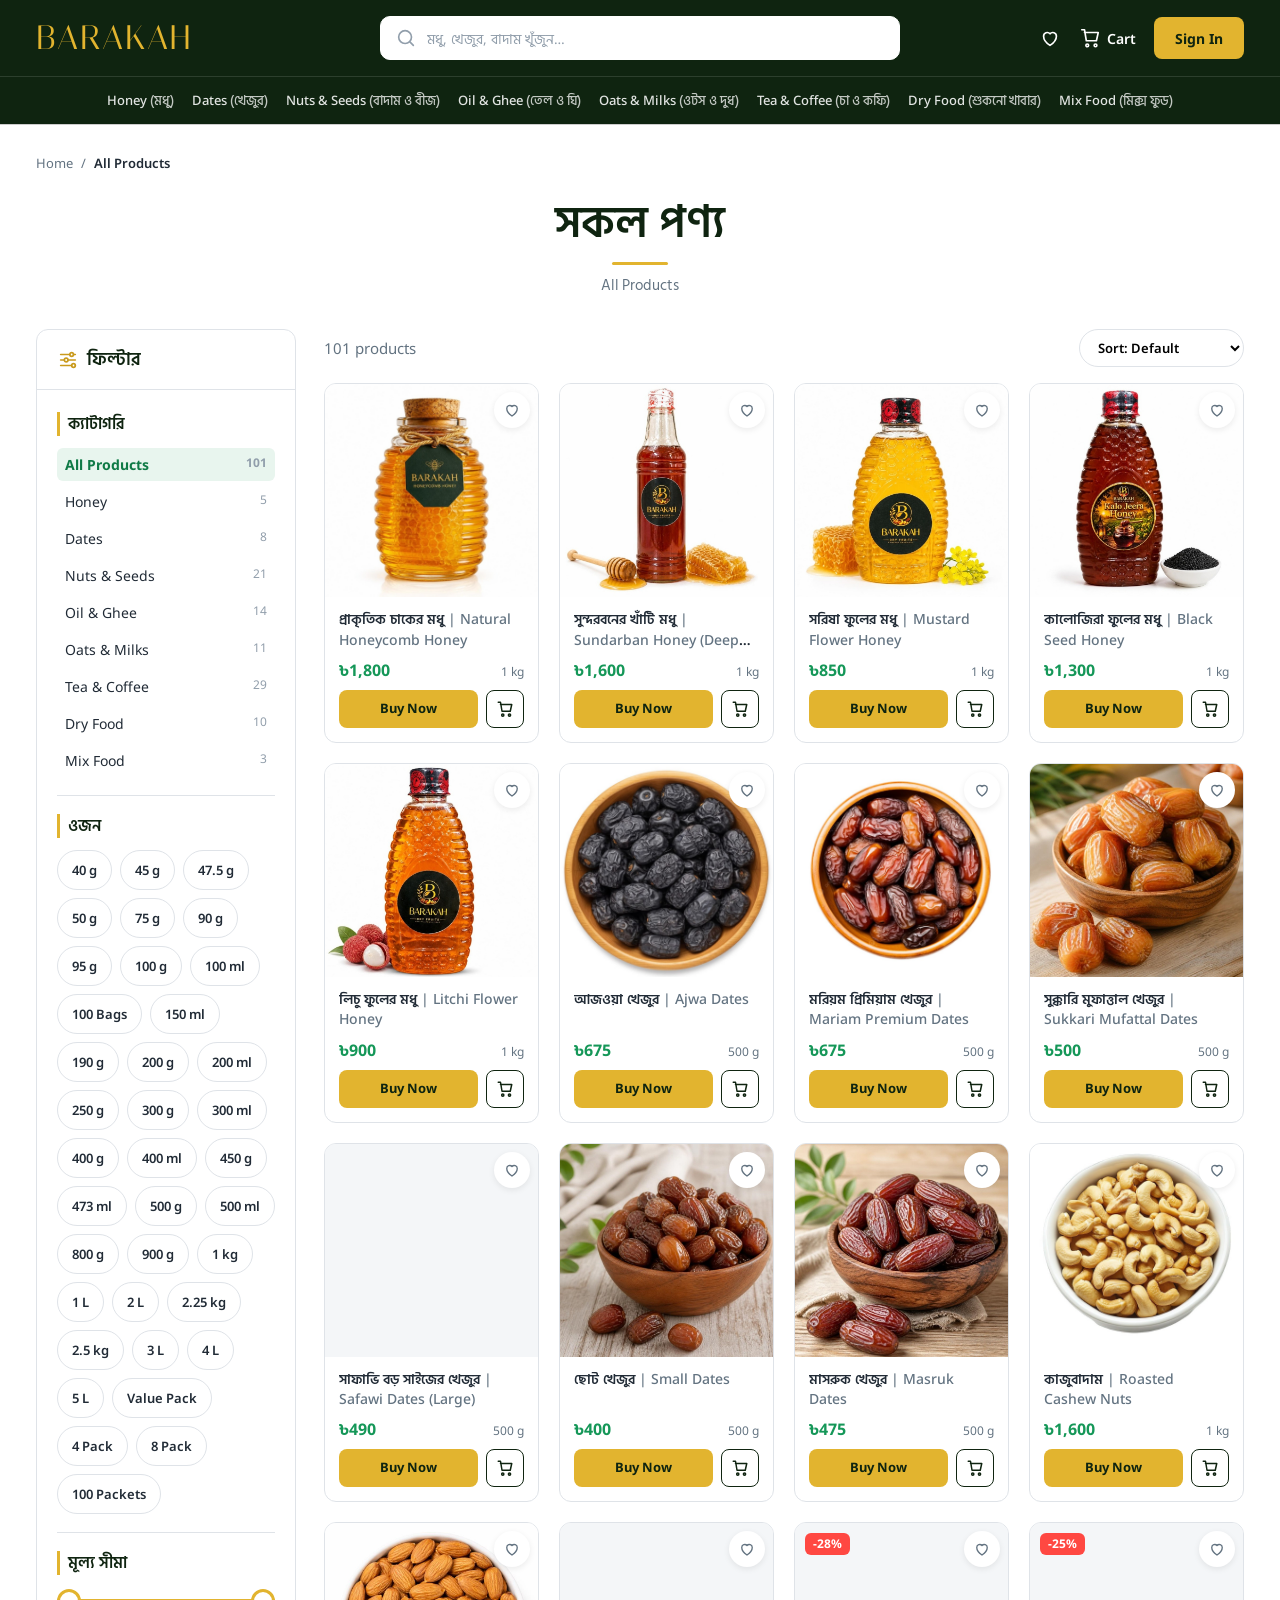
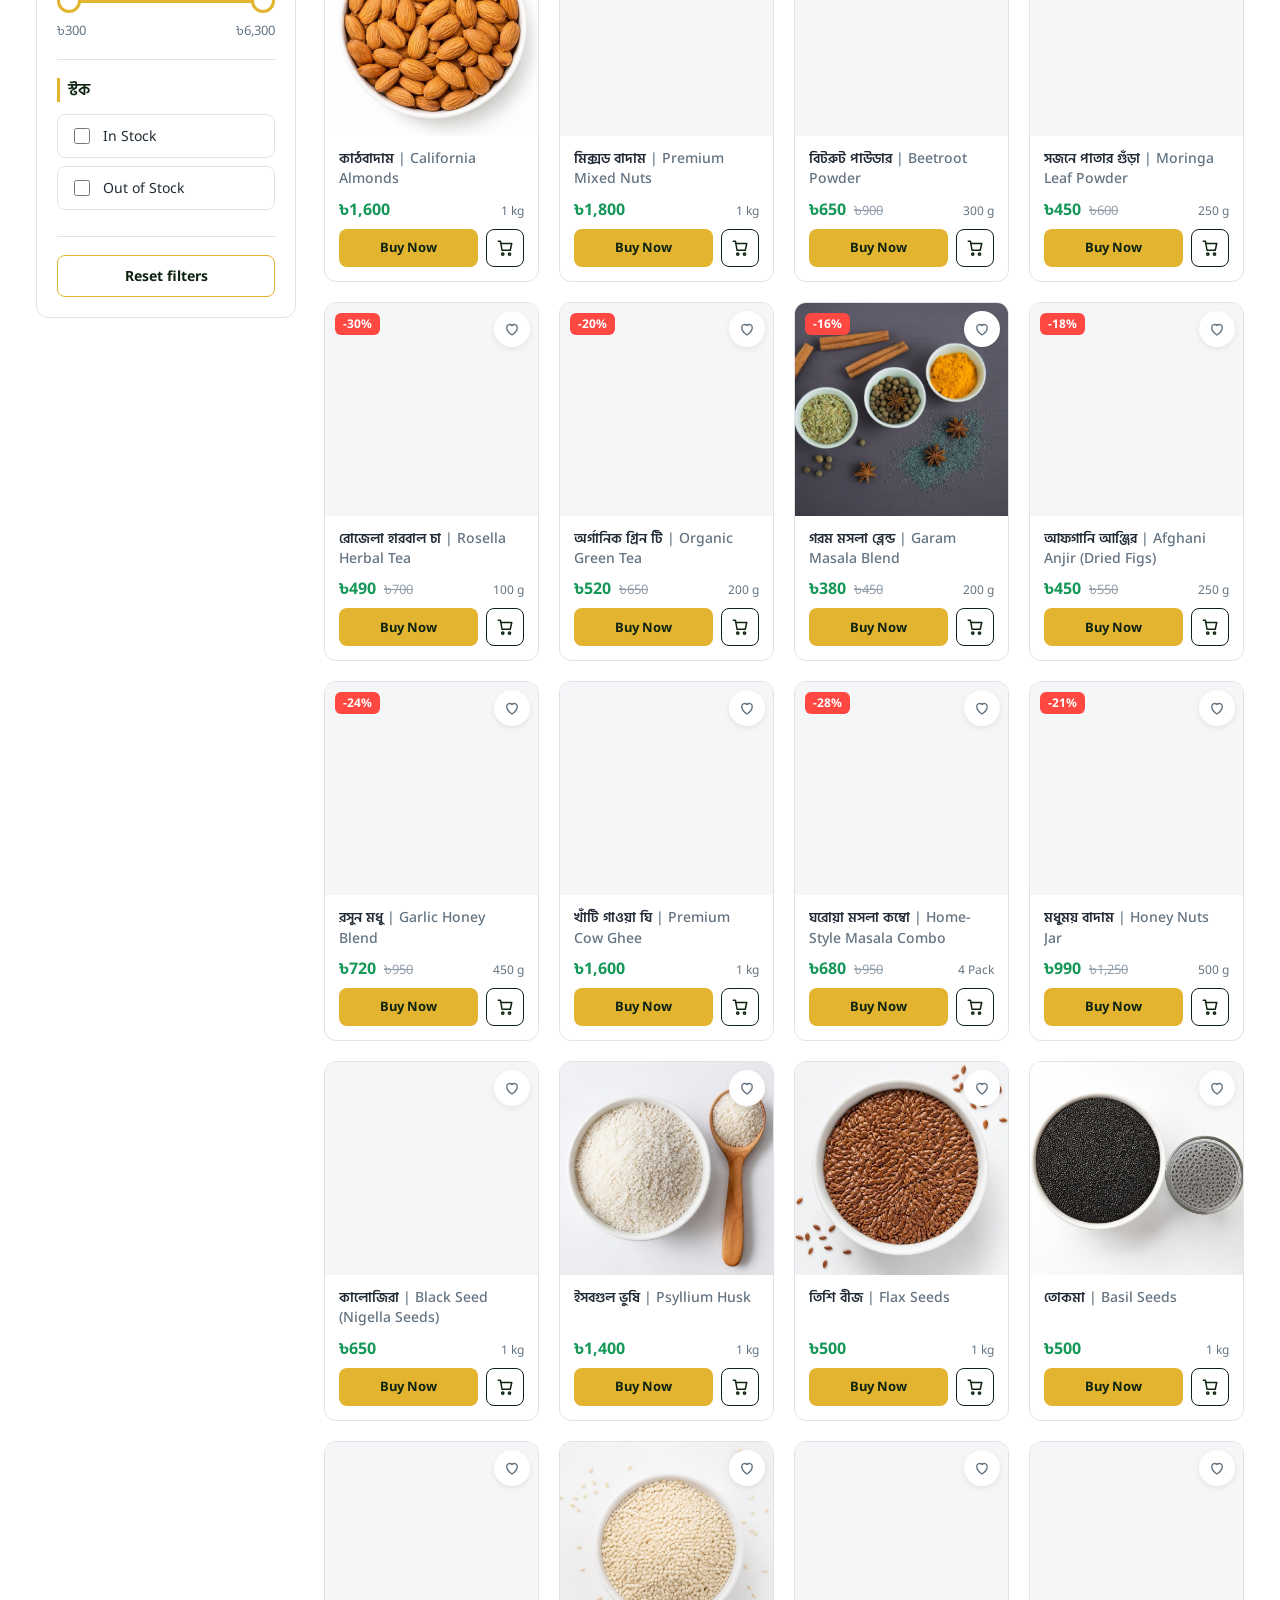
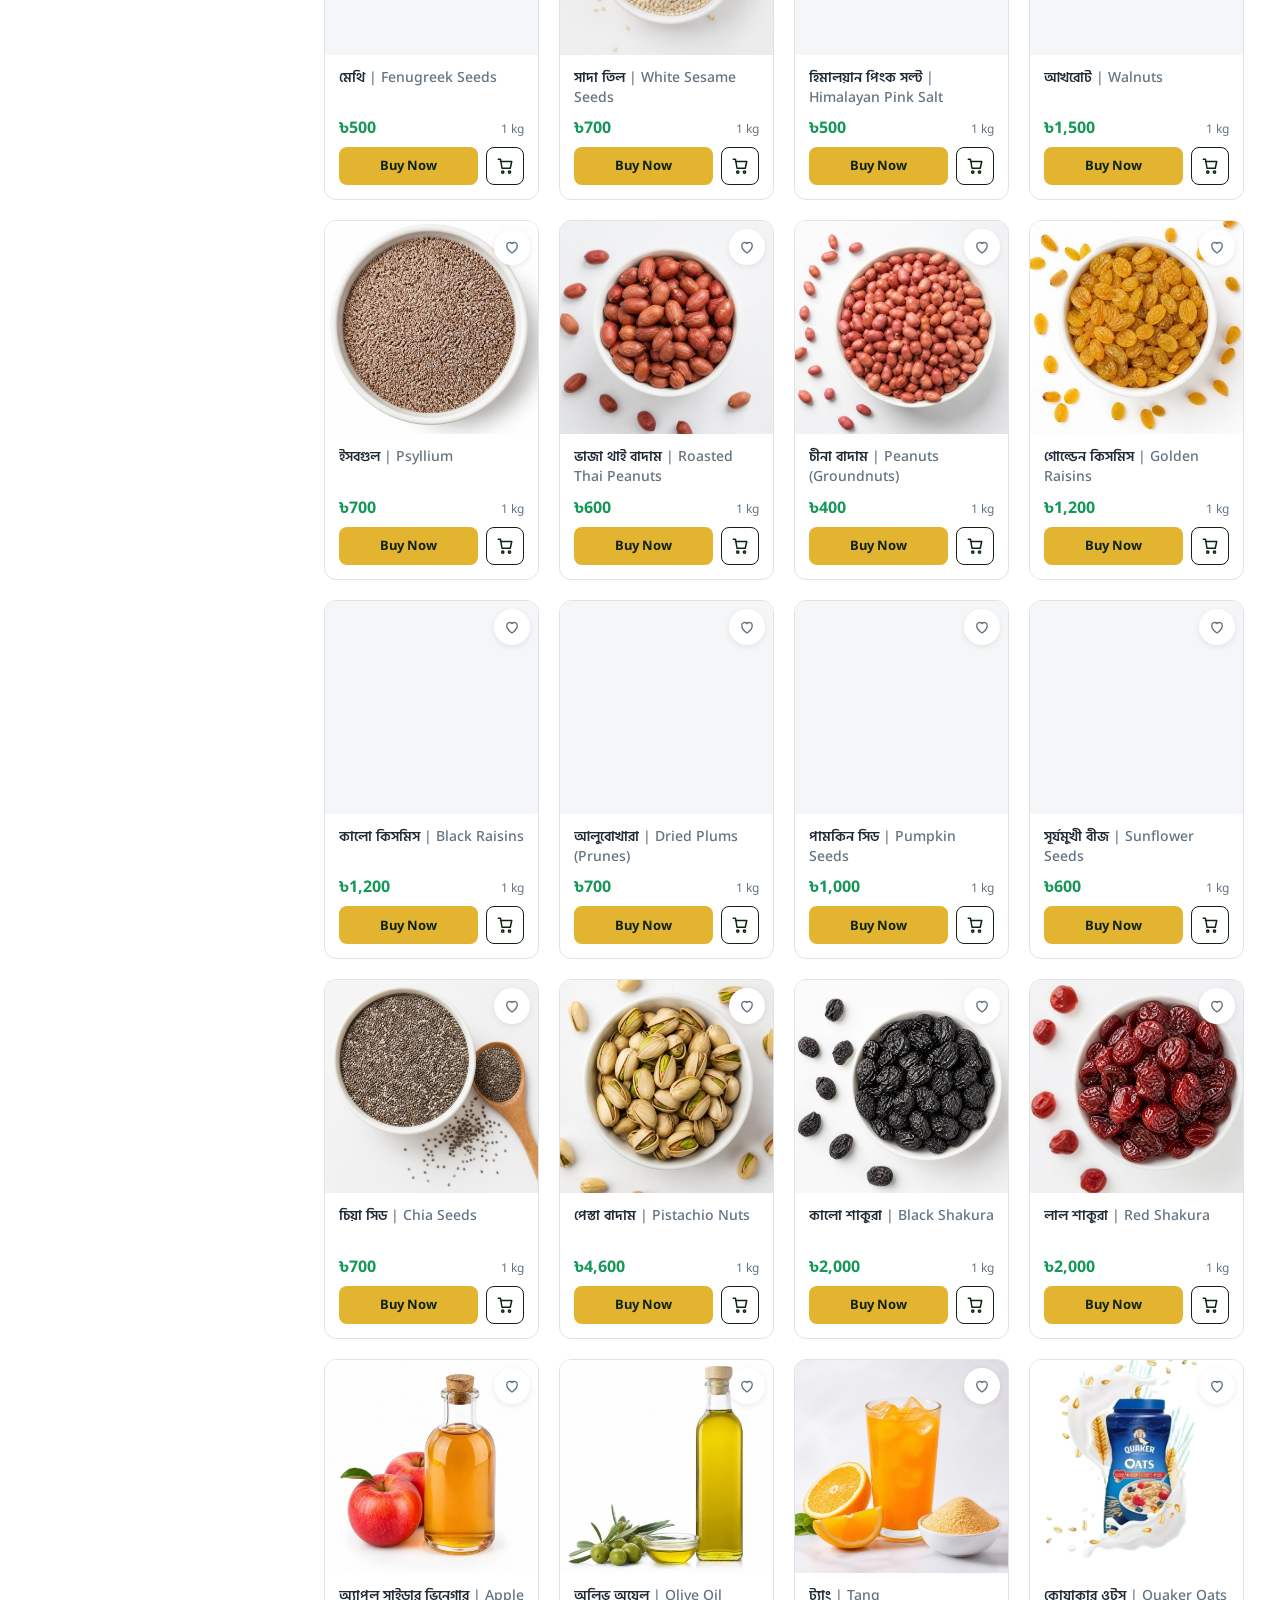
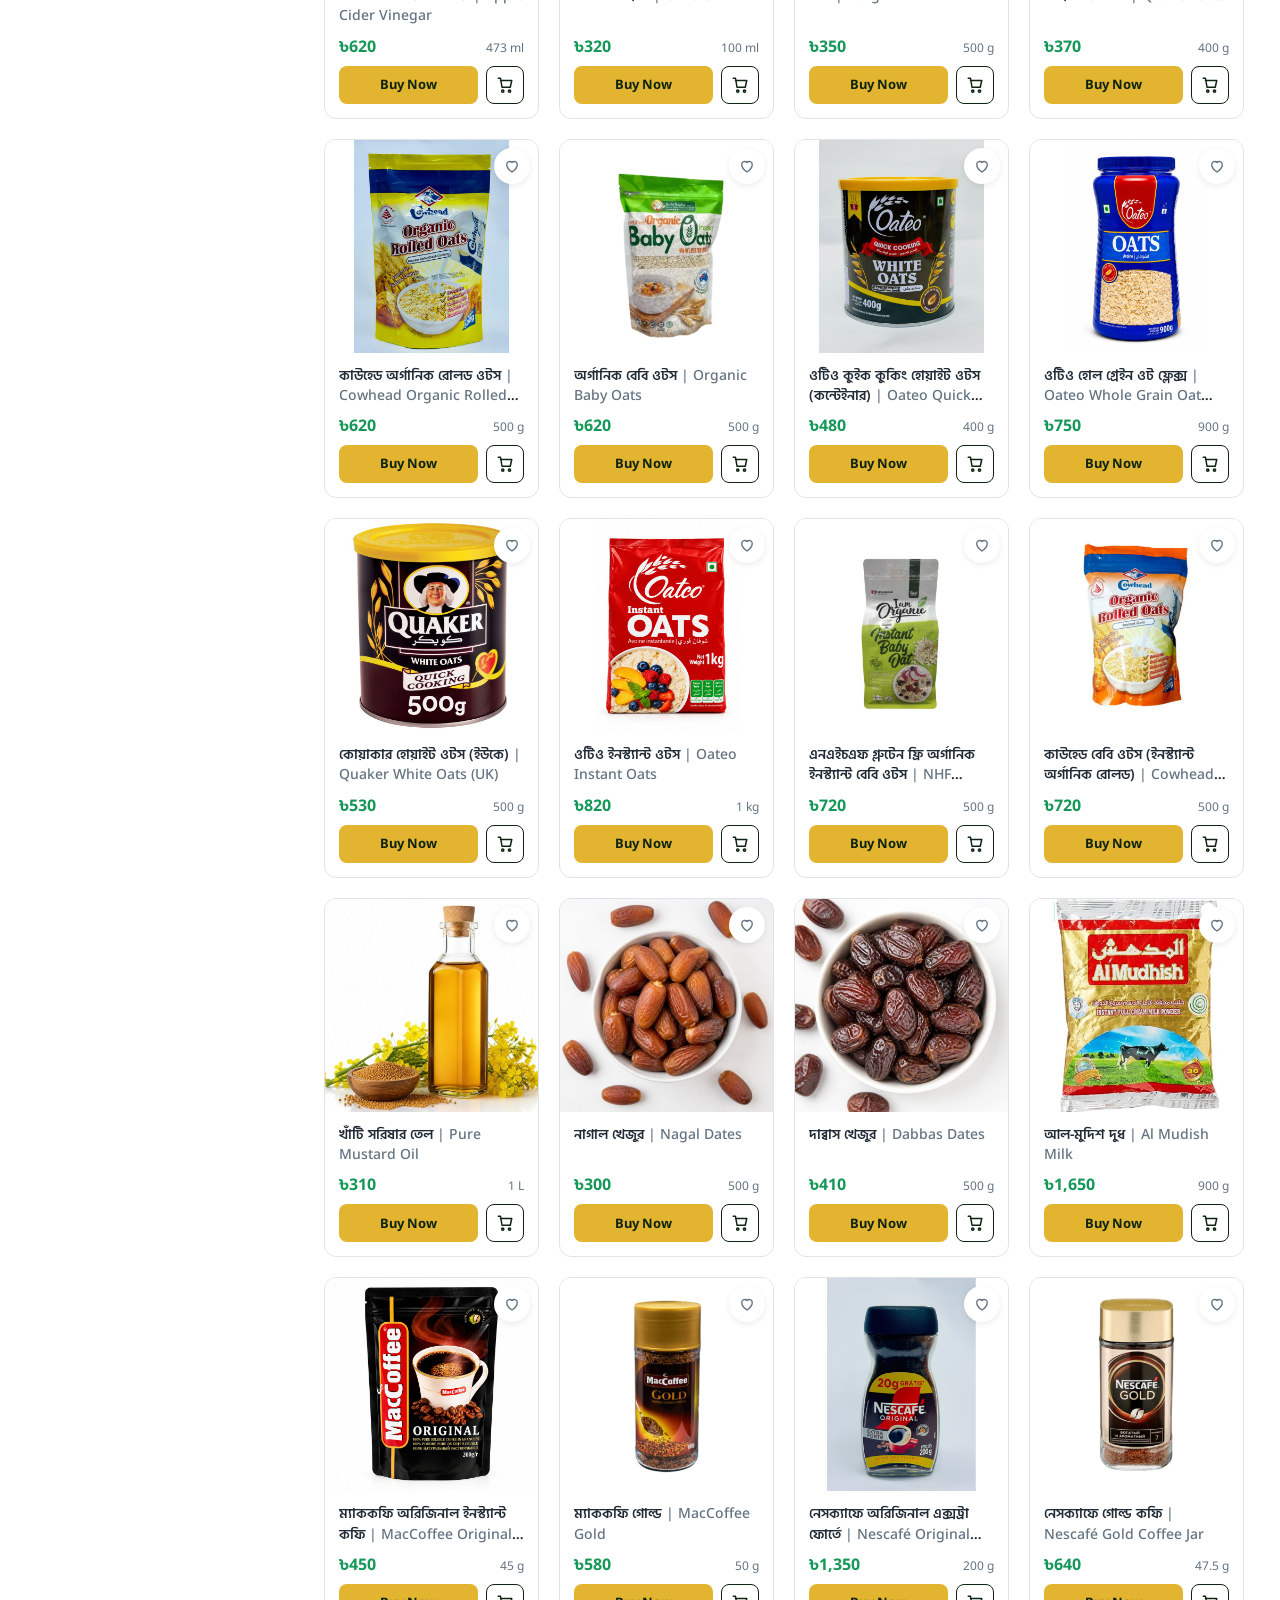
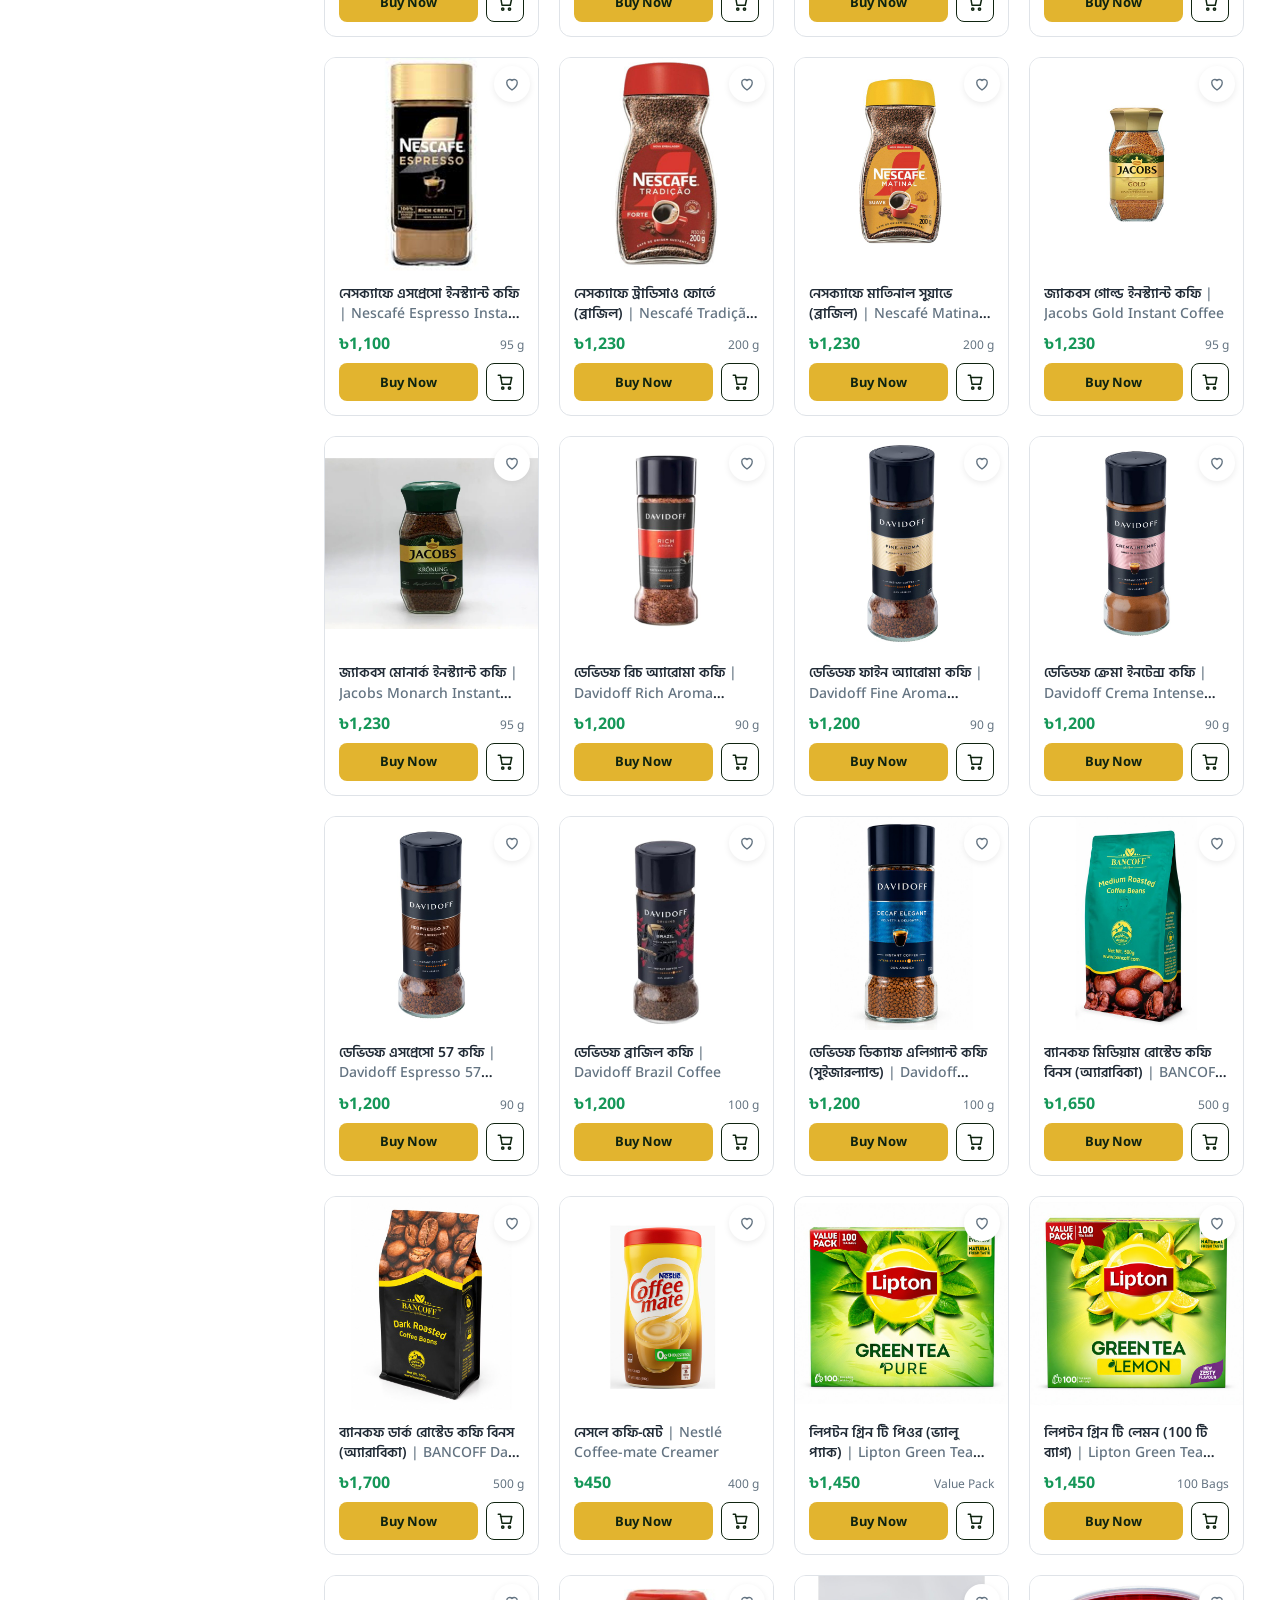
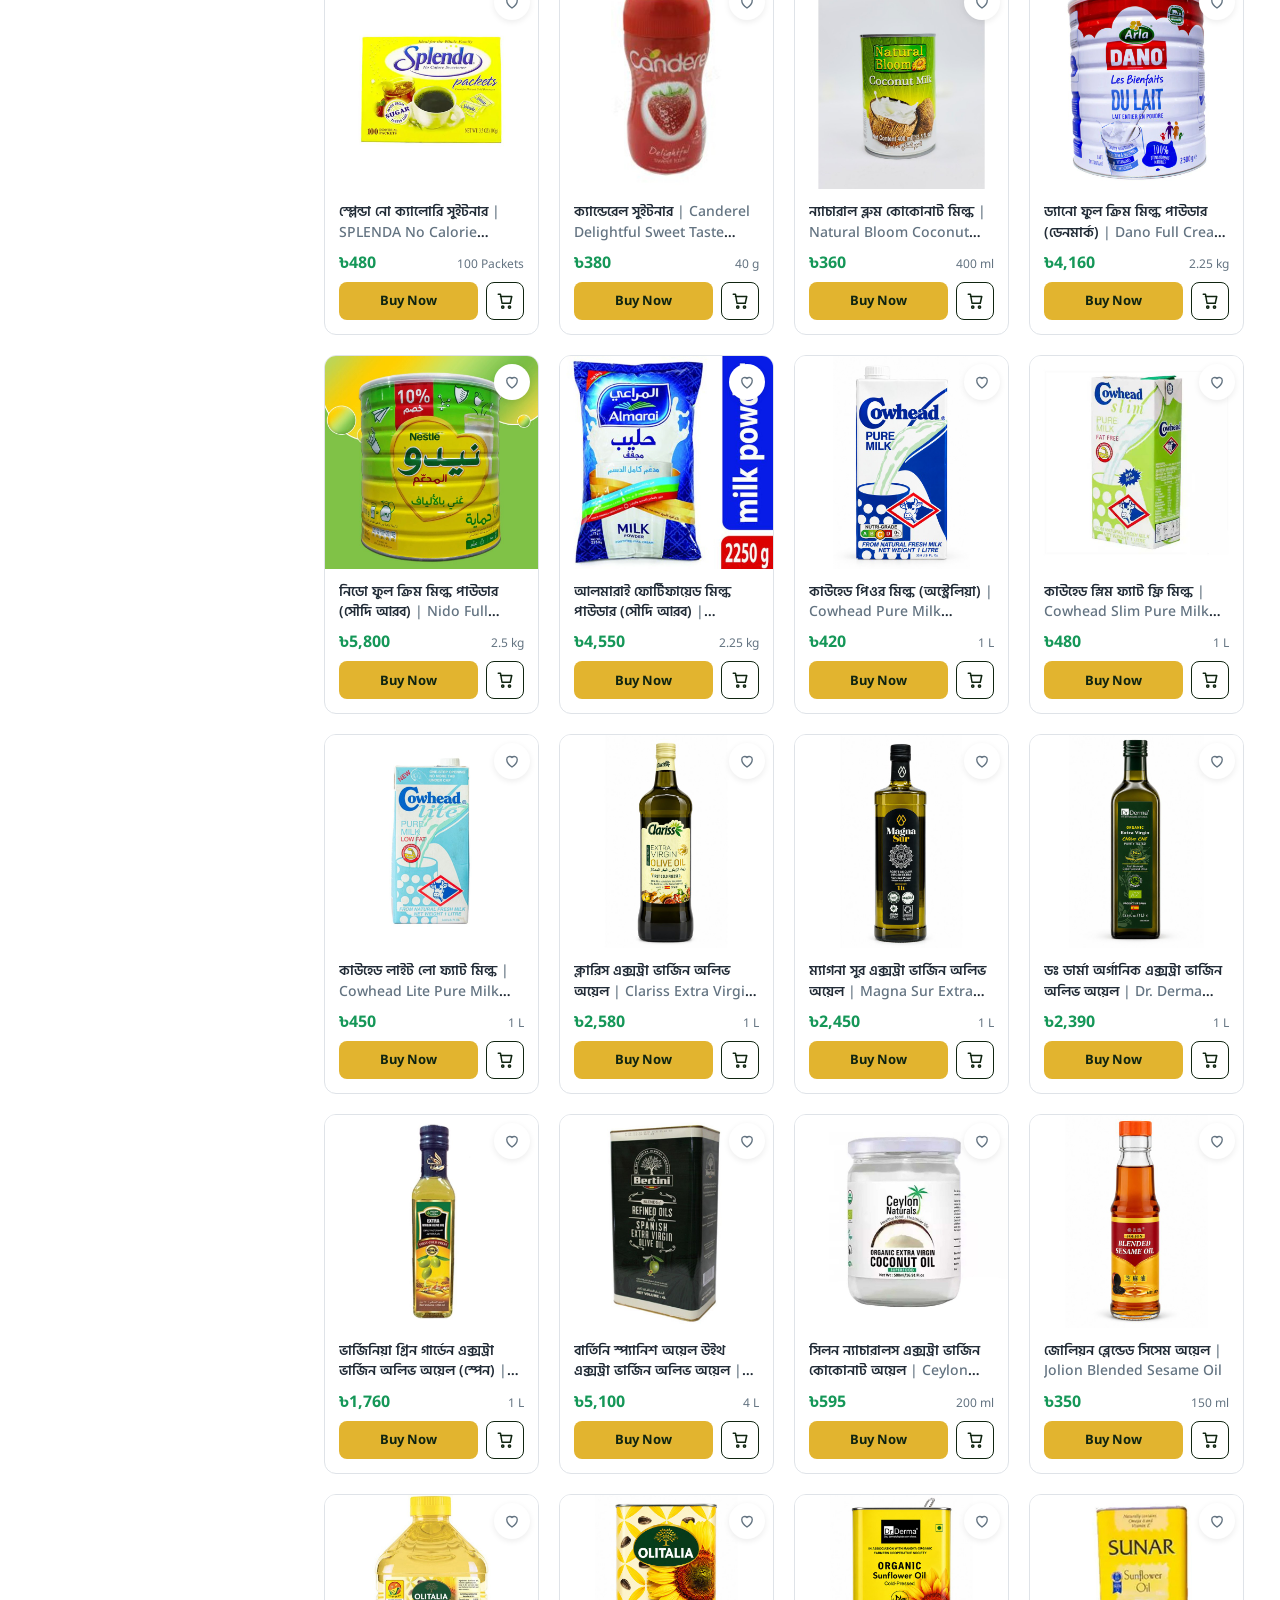
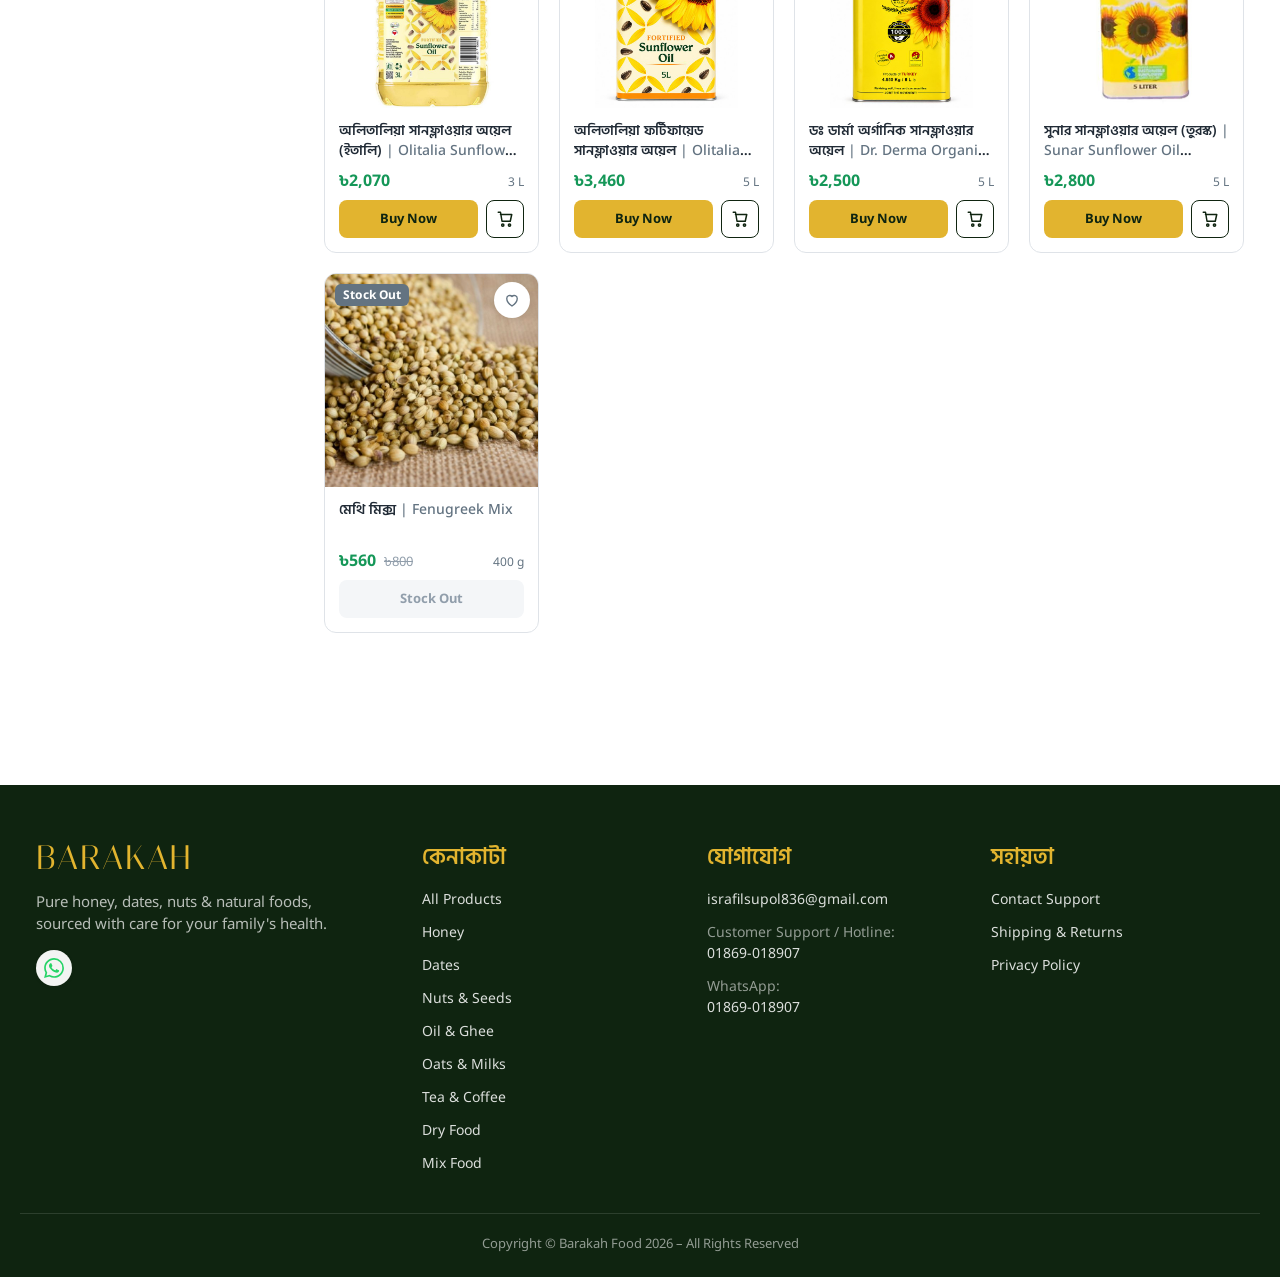
==== category.html @ 864aefce "Right-align quantity stepper on phones Co-Authored-By: Claude Opus 5.5 <noreply@anthropic.com>" ====
<!doctype html>
<html lang="en">
<head>
<meta charset="utf-8">
<meta name="robots" content="noindex, nofollow"><!-- preview only: remove at real launch -->
<meta name="viewport" content="width=device-width, initial-scale=1">
<title>Shop | Barakah</title>
<meta name="description" content="Shop pure honey, dates, nuts, seeds and natural foods from Barakah.">
<link rel="preconnect" href="https://fonts.googleapis.com">
<link rel="preconnect" href="https://fonts.gstatic.com" crossorigin>
<link href="https://fonts.googleapis.com/css2?family=Noto+Sans:wght@400;500;600;700&family=Hind+Siliguri:wght@400;500;600;700&family=Italiana&display=swap" rel="stylesheet">
<link rel="stylesheet" href="styles.css?v=202610291301">
</head>
<body data-page="category">

<main class="container shop">
  <nav class="breadcrumb" aria-label="Breadcrumb" id="breadcrumb"></nav>
  <header class="page-head">
    <h1 class="page-title" id="pageTitle"></h1>
    <p class="page-sub" id="pageSub"></p>
  </header>

  <div class="shop-layout">
    <aside class="filters" id="filters" aria-label="Filters">
      <div class="filters-head">
        <svg viewBox="0 0 24 24"><path d="M4 6h10M18 6h2M4 12h4M12 12h8M4 18h12M20 18h0"/><circle cx="16" cy="6" r="2"/><circle cx="10" cy="12" r="2"/><circle cx="18" cy="18" r="2"/></svg>
        <span>ফিল্টার</span>
        <button class="icon-btn filters-close" type="button" aria-label="Close filters" id="closeFilters"><svg viewBox="0 0 24 24"><path d="M6 6l12 12M18 6 6 18"/></svg></button>
      </div>
      <div class="filter-group">
        <h4>ক্যাটাগরি</h4>
        <div class="filter-cats" id="filterCats"></div>
      </div>
      <div class="filter-group">
        <h4>ওজন</h4>
        <div class="chips" id="weightChips"></div>
      </div>
      <div class="filter-group">
        <h4>মূল্য সীমা</h4>
        <div class="range" id="priceRange">
          <div class="range-track"><span id="rangeFill"></span></div>
          <input type="range" id="priceMin" aria-label="Minimum price">
          <input type="range" id="priceMax" aria-label="Maximum price">
        </div>
        <div class="range-values"><span id="priceMinLabel"></span><span id="priceMaxLabel"></span></div>
      </div>
      <div class="filter-group">
        <h4>স্টক</h4>
        <label class="check"><input type="checkbox" value="in" id="availIn"> In Stock</label>
        <label class="check"><input type="checkbox" value="out" id="availOut"> Out of Stock</label>
      </div>
      <button class="btn btn-outline btn-block" type="button" id="resetFilters">Reset filters</button>
      <div class="filters-apply"><button class="btn btn-primary btn-block" type="button" id="applyFilters">Show Results</button></div>
    </aside>

    <section class="shop-main" aria-label="Products">
      <div class="shop-bar">
        <span class="muted" id="resultCount"></span>
        <div class="shop-bar-actions">
          <button class="btn btn-outline filter-toggle" type="button" id="openFilters">Filter</button>
          <label class="sort">
            <span class="sr-only">Sort products</span>
            <select id="sort">
              <option value="default">Sort: Default</option>
              <option value="price-asc">Price: Low to High</option>
              <option value="price-desc">Price: High to Low</option>
              <option value="discount">Biggest Discount</option>
              <option value="name">Name: A to Z</option>
            </select>
          </label>
        </div>
      </div>
      <div class="products" id="grid"></div>
    </section>
  </div>
</main>

<script src="data.js?v=202610291301"></script>
<script src="common.js?v=202610291301"></script>
<script src="category.js?v=202610291301"></script>
</body>
</html>
---- styles.css ----
:root {
  --green: #159758;
  --green-dark: #0f7a46;
  --green-soft: #e8f5ee;
  --green-bg: #f1f8f5;
  --text: #212b36;
  --text-2: #637381;
  --text-3: #919eab;
  --border: #dfe3e8;
  --surface: #ffffff;
  --grey-bg: #f4f6f8;
  --red: #ff4842;
  --brand-dark: #0f2410;
  --gold: #e2b42f;
  --gold-dark: #c99a1c;
  --gold-soft: #fbf1d3;
  --gold-tint: #faf4e6; /* very light warm gold for soft panels */
  --font-head: "Hind Siliguri", "Noto Sans", system-ui, sans-serif; /* same lettering as the hero banner */
  --radius: 12px;
  --shadow: 0 1px 2px rgba(145,158,171,.2), 0 8px 24px -4px rgba(145,158,171,.18);
}

* { box-sizing: border-box; }
html { scroll-behavior: smooth; }
body {
  margin: 0;
  font-family: "Noto Sans", "Hind Siliguri", system-ui, sans-serif; /* English in Noto Sans, Bangla in Hind Siliguri */
  color: var(--text);
  background: var(--surface);
  font-size: 15px;
  line-height: 1.5;
  -webkit-font-smoothing: antialiased;
}
a { color: inherit; text-decoration: none; }
button { font: inherit; cursor: pointer; }
svg { width: 22px; height: 22px; fill: none; stroke: currentColor; stroke-width: 1.8; stroke-linecap: round; stroke-linejoin: round; flex-shrink: 0; }
.container { width: 100%; max-width: 1240px; margin: 0 auto; padding: 0 16px; }
.center { text-align: center; }
.muted { color: var(--text-2); }

/* ---------- Buttons ---------- */
.btn {
  display: inline-flex; align-items: center; justify-content: center; gap: 8px;
  height: 42px; padding: 0 20px; border-radius: 8px; border: 1px solid transparent;
  font-weight: 700; font-size: 14px; transition: .2s; white-space: nowrap;
}
.btn-primary, .btn-gold { background: var(--gold); color: var(--brand-dark); }
.btn-primary:hover, .btn-gold:hover { background: var(--gold-dark); }
.btn-outline { background: #fff; border-color: var(--gold); color: var(--brand-dark); padding: 0 40px; }
.btn-outline:hover { background: var(--gold-soft); }
.btn-block { width: 100%; }
.icon-btn { background: none; border: 0; padding: 8px; border-radius: 50%; color: var(--text); display: inline-flex; }
.icon-btn:hover { background: var(--grey-bg); }

/* ---------- Header ---------- */
.site-header { background: var(--brand-dark); color: #fff; position: sticky; top: 0; z-index: 50; box-shadow: 0 1px 0 rgba(0,0,0,.2); }
.site-header .icon-btn { color: #fff; }
.site-header .icon-btn:hover { background: rgba(255,255,255,.1); }
.header-top { display: flex; align-items: center; gap: 24px; height: 76px; }
.menu-btn { display: none; }
.logo { display: flex; align-items: center; gap: 10px; }
.logo-word { font-family: "Italiana", Georgia, serif; font-size: 34px; letter-spacing: .06em; line-height: 1; color: var(--gold); }
.logo-word.dark { color: var(--brand-dark); font-size: 30px; }
.search { flex: 1; max-width: 420px; display: flex; align-items: center; gap: 8px; height: 44px; padding: 0 14px; background: #fff; border: 1px solid #fff; border-radius: 10px; color: var(--text-3); transition: .2s; margin-left: auto; }
.search:focus-within { border-color: var(--gold); box-shadow: 0 0 0 3px rgba(226,180,47,.35); }
.search input { flex: 1; border: 0; outline: 0; background: none; font: inherit; color: var(--text); min-width: 0; }
.search input::placeholder { color: var(--text-3); }
.search { position: relative; }
.search input::-webkit-search-cancel-button { cursor: pointer; }
.suggest { position: absolute; top: calc(100% + 8px); left: 0; right: 0; z-index: 70; background: #fff; border-radius: 12px; box-shadow: 0 18px 40px -12px rgba(0,0,0,.35), 0 0 0 1px rgba(0,0,0,.05); overflow: hidden; color: var(--text); max-height: min(70vh, 520px); overflow-y: auto; }
.suggest-cats { display: flex; flex-wrap: wrap; gap: 6px; padding: 12px 12px 6px; }
.suggest-cats a { font-size: 13px; padding: 4px 12px; border-radius: 20px; background: var(--gold-soft); color: var(--brand-dark); font-weight: 600; }
.suggest-cats a span { font-weight: 400; color: var(--text-2); }
.suggest-cats a:hover { background: var(--gold); }
.suggest-item { display: flex; align-items: center; gap: 12px; padding: 8px 12px; }
.suggest-item img { width: 44px; height: 44px; border-radius: 8px; object-fit: cover; flex-shrink: 0; }
.suggest-name { flex: 1; min-width: 0; display: flex; flex-direction: column; }
.suggest-name b { font-weight: 600; font-size: 14px; }
.suggest-name small { color: var(--text-2); font-size: 12px; white-space: nowrap; overflow: hidden; text-overflow: ellipsis; }
.suggest-price { color: var(--green); font-weight: 700; font-size: 14px; white-space: nowrap; }
.suggest-price em { color: var(--red); font-style: normal; font-weight: 600; font-size: 12px; }
.suggest-item:hover, .suggest-item.active { background: var(--grey-bg); }
.suggest-all { display: block; padding: 12px; text-align: center; font-size: 14px; font-weight: 700; color: var(--brand-dark); border-top: 1px solid var(--border); }
.suggest-all:hover { background: var(--gold-soft); }
.suggest-empty { margin: 0; padding: 18px; text-align: center; color: var(--text-2); font-size: 14px; }
.suggest-empty a { color: var(--green); font-weight: 600; }
.header-actions { display: flex; align-items: center; gap: 18px; }
.action-link { white-space: nowrap; display: flex; align-items: center; gap: 6px; background: none; border: 0; color: #fff; font-weight: 600; font-size: 14px; position: relative; padding: 0; }
.action-link:hover { color: var(--gold); }
.cart-count { position: absolute; top: -8px; left: 14px; background: var(--red); color: #fff; font-size: 10px; font-weight: 700; min-width: 18px; height: 18px; border-radius: 9px; display: grid; place-items: center; padding: 0 4px; }
.cart-count.bump { animation: bump .4s; }
@keyframes bump { 50% { transform: scale(1.4); } }

.category-bar { border-top: 1px solid rgba(255,255,255,.12); height: 48px; }
.cat-scroll { display: flex; gap: 32px; align-items: center; height: 100%; overflow-x: auto; scrollbar-width: none; }
.cat-scroll::-webkit-scrollbar { display: none; }
/* auto margins centre the links but still let them scroll from the start when they overflow */
.cat-scroll a:first-child { margin-left: auto; }
.cat-scroll a:last-child { margin-right: auto; }
.cat-scroll a { white-space: nowrap; font-size: 14px; font-weight: 500; color: rgba(255,255,255,.88); }
.cat-scroll a { position: relative; padding: 13px 0; }
.cat-scroll a:hover, .cat-scroll a.active { color: var(--gold); }
.cat-scroll a .bn, .drawer-links a .bn { font-family: "Hind Siliguri", sans-serif; font-weight: 400; opacity: .8; }
.cat-scroll a.active::after { content: ""; position: absolute; left: 0; right: 0; bottom: 0; height: 2px; background: var(--gold); border-radius: 2px; }

/* desktop: logo | centred search | actions */
@media (min-width: 1024px) {
  .header-top { display: grid; grid-template-columns: 1fr minmax(0, 520px) 1fr; }
  .header-top .search { width: 100%; max-width: none; margin: 0; }
  .header-top .logo { justify-self: start; }
  .header-top .header-actions { justify-self: end; }
}

/* ---------- Drawers ---------- */
.overlay { position: fixed; inset: 0; background: rgba(22,28,36,.48); opacity: 0; pointer-events: none; transition: .3s; z-index: 90; }
.overlay.show { opacity: 1; pointer-events: auto; }
.drawer { position: fixed; top: 0; bottom: 0; left: 0; height: 100vh; height: 100dvh; width: min(340px, 88vw); background: #fff; z-index: 100; padding: 20px; transform: translateX(-100%); transition: transform .3s ease; overflow-y: auto; display: flex; flex-direction: column; }
.drawer-right { left: auto; right: 0; width: min(400px, 92vw); transform: translateX(100%); }
.drawer.open { transform: none; }
.drawer-head { display: flex; justify-content: space-between; align-items: center; margin-bottom: 12px; }
.drawer-head h3 { display: flex; gap: 8px; align-items: center; margin: 0; font-family: var(--font-head); font-weight: 600; font-size: 24px; color: var(--brand-dark); }
.drawer-links a.active { color: var(--gold-dark); }
.drawer-hello { color: var(--text-2); margin: 8px 0 16px; }
.drawer-links { display: flex; flex-direction: column; gap: 16px; margin-top: 28px; font-weight: 600; }
.drawer-links.secondary { border-top: 1px solid var(--border); padding-top: 24px; margin-top: 24px; font-weight: 500; color: var(--text-2); }
.drawer-links a:hover { color: var(--green); }
/* cart: header and checkout stay put, only the item list scrolls */
#cart { overflow: hidden; padding-bottom: 0; }
.cart-body { flex: 1; min-height: 0; overflow-y: auto; margin: 0 -20px; padding: 0 20px; overscroll-behavior: contain; }
.cart-empty { text-align: center; padding: 60px 0; color: var(--text-2); }
.cart-empty svg { width: 64px; height: 64px; color: var(--text-3); stroke-width: 1.2; }
.cart-item { display: grid; grid-template-columns: 64px 1fr auto; gap: 12px; align-items: center; padding: 14px 0; border-bottom: 1px solid var(--border); }
.cart-item .thumb { width: 64px; height: 64px; border-radius: 8px; overflow: hidden; background: var(--grey-bg); }
.cart-item .thumb img { width: 100%; height: 100%; object-fit: cover; display: block; }
.cart-item h4 { margin: 0 0 4px; font-size: 14px; font-weight: 600; }
.qty { display: inline-flex; align-items: center; border: 1px solid var(--border); border-radius: 6px; }
.qty button { background: none; border: 0; width: 26px; height: 26px; }
.qty span { min-width: 22px; text-align: center; font-size: 13px; }
.remove { background: none; border: 0; color: var(--text-3); }
.remove:hover { color: var(--red); }
.cart-foot { flex-shrink: 0; margin: 0 -20px; padding: 14px 20px calc(14px + env(safe-area-inset-bottom, 0px)); border-top: 1px solid var(--border); background: #fff; box-shadow: 0 -8px 18px -10px rgba(0,0,0,.15); }
.cart-checkout { height: 48px; font-size: 16px; }
.cart-continue { display: block; width: 100%; margin-top: 8px; background: none; border: 0; padding: 8px; color: var(--text-2); font-size: 14px; text-decoration: underline; }
.cart-total { display: flex; justify-content: space-between; align-items: baseline; margin-bottom: 12px; font-size: 16px; }
.cart-total small { color: var(--text-3); font-size: 12px; }
.cart-total strong { font-size: 20px; color: var(--green); }

/* ---------- Hero ---------- */
.hero { margin-top: 40px; }
.hero-main { position: relative; border-radius: 16px; overflow: hidden; aspect-ratio: 2.6 / 1; background: var(--gold-tint); }
.slide { position: absolute; inset: 0; display: flex; align-items: center; padding: 40px 56px; transform: translateX(100%); transition: transform .6s cubic-bezier(.65,0,.35,1); pointer-events: none; }
.slide.active { transform: translateX(0); pointer-events: auto; }
.slide-copy > * { opacity: 0; transform: translateY(18px); transition: opacity .5s ease, transform .5s ease; }
.slide.active .slide-copy > * { opacity: 1; transform: none; }
.slide.active .slide-copy > :nth-child(1) { transition-delay: .45s; }
.slide.active .slide-copy > :nth-child(2) { transition-delay: .55s; }
.slide.active .slide-copy > :nth-child(3) { transition-delay: .65s; }
.slide.active .slide-copy > :nth-child(4) { transition-delay: .75s; }
.slide.active .slide-copy > :nth-child(5) { transition-delay: .85s; }
.slide::before { content: ""; position: absolute; inset: 0; z-index: 1; background: linear-gradient(90deg, rgba(250,244,230,.9) 0%, rgba(250,244,230,.55) 40%, rgba(250,244,230,0) 62%); }
.slide-photo { position: absolute; inset: 0; width: 100%; height: 100%; object-fit: cover; object-position: right center; }
.slide-copy { position: relative; z-index: 2; width: 50%; color: var(--brand-dark); margin-bottom: 12px; }
.eyebrow { display: inline-block; font-family: var(--font-head); font-weight: 600; font-size: 15px; color: var(--gold-dark); }
.slide h1 { font-family: var(--font-head); font-weight: 600; font-size: clamp(30px, 5vw, 68px); line-height: 1.25; max-width: 10.5em; text-wrap: balance; margin: 10px 0 8px; color: var(--brand-dark); }
.slide p { color: #4a4436; margin: 0 0 24px; max-width: 400px; }
.hero-side { display: grid; grid-template-rows: 1fr 1fr; gap: 20px; }
.promo { position: relative; border-radius: 16px; overflow: hidden; display: flex; align-items: center; padding: 22px 24px; min-height: 180px; background: var(--brand-dark); color: #fff; }
.promo::before { content: ""; position: absolute; inset: 0; z-index: 1; background: linear-gradient(90deg, rgba(14,10,4,.75) 0%, rgba(14,10,4,.35) 50%, rgba(14,10,4,0) 75%); }
.promo-photo { position: absolute; inset: 0; width: 100%; height: 100%; object-fit: cover; object-position: right center; transition: transform .5s; }
.promo:hover .promo-photo { transform: scale(1.06); }
.promo-copy { position: relative; z-index: 2; text-shadow: 0 1px 8px rgba(0,0,0,.5); }
.promo h3 { white-space: nowrap; font-family: var(--font-head); font-weight: 600; font-size: 30px; line-height: 1.1; margin: 4px 0 4px; color: #fff; }
.promo .link { color: var(--gold); font-weight: 700; font-size: 14px; }


/* ---------- Sections ---------- */
.section { padding: 96px 16px 0; }
.section-title { font-family: var(--font-head); font-weight: 600; font-size: 36px; line-height: 1.15; margin: 0 0 32px; color: var(--brand-dark); }
.section-head { display: flex; justify-content: space-between; align-items: center; flex-wrap: wrap; gap: 12px; margin-bottom: 24px; }
.section-head .section-title { margin: 0; }

/* ---------- Static hero banner (all products, copy centred on top) ---------- */
.hero-banner { position: relative; border-radius: 18px; overflow: hidden; background: #fcf3e2; aspect-ratio: 2.4 / 1; }
/* the photo background is the same cream as the banner, so the whole image can sit smaller at the bottom with no visible edge */
.hero-banner-img { position: absolute; left: 0; right: 0; bottom: 0; width: 100%; height: 90%; object-fit: contain; object-position: center bottom; }
.hero-banner-copy { position: absolute; left: 50%; top: 7%; transform: translateX(-50%); width: min(820px, 90%); text-align: center; display: flex; flex-direction: column; align-items: center; }
.hero-banner-copy h1 { font-family: var(--font-head); font-weight: 600; color: var(--brand-dark); font-size: clamp(28px, 4.2vw, 60px); line-height: 1.25; margin: 0 0 6px; }
.hero-banner-copy p { margin: 0 0 18px; color: #5b4f33; font-size: clamp(14px, 1.3vw, 18px); }
.hero-banner-copy .btn { height: 46px; padding: 0 30px; font-size: 16px; }
/* hero: big banner + side feature banner, like Ghorer Bazar */
.hero-grid { display: grid; grid-template-columns: 2fr 1fr; gap: 20px; align-items: stretch; }
.hero-grid .hero-banner { aspect-ratio: auto; min-height: 100%; }
.hero-side-banner { position: relative; border-radius: 18px; overflow: hidden; background: #c98a2e; display: block; min-height: 380px; }
.hero-side-banner img { position: absolute; inset: 0; width: 100%; height: 100%; object-fit: cover; object-position: center bottom; transition: transform .5s; }
.hero-side-banner:hover img { transform: scale(1.04); }
.hsb-copy { position: relative; z-index: 1; padding: 22px 0 22px 20px; width: 64%; }
.hsb-kicker { font-family: var(--font-head); font-weight: 500; color: #3a1e08; font-size: clamp(14px, 1.3vw, 18px); }
.hero-side-banner h2 { font-family: var(--font-head); font-weight: 600; color: #4a1a06; font-size: clamp(24px, 2.4vw, 36px); line-height: 1.15; margin: 4px 0 12px; text-shadow: 0 1px 0 rgba(255,240,200,.5); }

/* inside the two-column hero the main banner is narrower: keep copy compact in the empty top-left */
.hero-grid .hero-golden .hero-banner-copy { top: 7%; width: 52%; }
.hero-grid .hero-golden .hero-banner-copy h1 { font-size: clamp(20px, 2.3vw, 34px); flex-direction: row; flex-wrap: wrap; align-items: center; gap: 8px; margin-bottom: 12px; }
.hero-grid .hero-golden .hero-banner-copy p { display: none; }
.hero-grid .hero-golden .hero-banner-img { object-position: right bottom; }
.hsb-copy { width: 58%; }

/* golden variant: full-bleed photo, copy on the left with a dark highlight pill */
.hero-golden { background: #f9daa1; aspect-ratio: 2.15 / 1; }
.hero-golden .hero-banner-img { inset: 0; height: 100%; object-fit: cover; object-position: center 35%; }
.hero-golden .hero-banner-copy { left: 5%; top: 9%; transform: none; width: 40%; align-items: flex-start; text-align: left; }
.hero-golden .hero-banner-copy h1 { font-size: clamp(24px, 3vw, 44px); gap: 6px; }
.hero-golden .hero-banner-copy h1 { color: #3a1e08; display: flex; flex-direction: column; align-items: flex-start; gap: 10px; text-shadow: 0 1px 0 rgba(255,236,190,.6); }
.hero-pill { background: #3a1e08; color: #fff3d6; padding: .02em .45em .12em; border-radius: 14px; text-shadow: none; box-shadow: 0 10px 22px -10px rgba(58,30,8,.7); }
.hero-golden .hero-banner-copy p { color: #4a2a0c; font-weight: 600; }
.btn-dark { background: var(--brand-dark); color: var(--gold); }
.btn-dark:hover { background: #1c3a1e; }

/* ---------- Categories ---------- */
.cat-band { padding-top: 104px; }
.cat-band .section-title { margin-bottom: 32px; }
.cat-tiles { display: grid; grid-template-columns: repeat(8, minmax(0, 1fr)); gap: 20px; }
.cat-tile { display: flex; flex-direction: column; align-items: center; text-align: center; gap: 4px; }
.cat-tile-art { width: 100%; aspect-ratio: 1; border-radius: 22px; background: var(--gold-tint); display: grid; place-items: center; overflow: hidden; transition: transform .25s, box-shadow .25s, background .25s, outline-color .25s; margin-bottom: 10px; }
.cat-tile-art img { width: 86%; height: 86%; object-fit: contain; display: block; transition: transform .35s; mix-blend-mode: multiply; /* lets the white illustration background take the tile colour */ }
.cat-tile-art { outline: 2px solid transparent; outline-offset: -2px; }
.cat-tile:hover .cat-tile-art, .cat-tile:focus-visible .cat-tile-art { transform: translateY(-4px); background: var(--gold-soft); outline-color: var(--gold); box-shadow: 0 16px 32px -12px rgba(201,154,28,.55); }
.cat-tile:hover .cat-tile-name, .cat-tile:focus-visible .cat-tile-name { color: var(--gold-dark); }
.cat-tile:hover .cat-tile-art img { transform: scale(1.05); }
.cat-tile-name { font-family: var(--font-head); font-weight: 600; font-size: 18px; white-space: nowrap; color: var(--brand-dark); line-height: 1.3; transition: color .25s; }
.cat-tile small { color: var(--text-2); font-size: 13px; }
.cat-band + .section { padding-top: 112px; }
@media (max-width: 1200px) { .cat-tiles { gap: 14px; } .cat-tile-name { font-size: 16px; } .cat-tile small { font-size: 12px; } }
@media (max-width: 1023px) and (min-width: 641px) { .cat-tiles { grid-template-columns: repeat(4, minmax(0, 160px)); justify-content: center; gap: 24px; } .cat-tile-name { font-size: 18px; } }

/* ---------- Products ---------- */
.products { display: grid; grid-template-columns: repeat(4, minmax(0, 1fr)); gap: 20px; margin-bottom: 32px; }
.card { border: 1px solid var(--border); border-radius: var(--radius); overflow: hidden; background: #fff; display: flex; flex-direction: column; transition: box-shadow .2s, transform .2s; animation: fadeUp .4s both; }
.card:hover { box-shadow: var(--shadow); transform: translateY(-2px); }
@keyframes fadeUp { from { opacity: 0; transform: translateY(12px); } }
.card-img { position: relative; aspect-ratio: 1; overflow: hidden; background: var(--grey-bg); }
.card-img img { width: 100%; height: 100%; object-fit: cover; display: block; transition: transform .4s; }
.card:hover .card-img img { transform: scale(1.06); }
.badge, .wish { z-index: 1; }
.badge { position: absolute; top: 10px; left: 10px; background: var(--red); color: #fff; font-size: 12px; font-weight: 700; padding: 2px 8px; border-radius: 6px; }
.wish { position: absolute; top: 8px; right: 8px; background: #fff; border: 0; width: 32px; height: 32px; border-radius: 50%; display: grid; place-items: center; color: var(--text-2); box-shadow: 0 2px 6px rgba(0,0,0,.08); }
.wish svg { width: 18px; height: 18px; }
.wish.on { color: var(--red); }
.wish.on svg { fill: currentColor; }
.card-body { padding: 12px 14px 14px; display: flex; flex-direction: column; gap: 8px; flex: 1; }
.card h3 { margin: 0; font-size: 14px; font-weight: 600; line-height: 1.45; display: -webkit-box; -webkit-line-clamp: 2; -webkit-box-orient: vertical; overflow: hidden; min-height: 2.9em; }
.price { display: flex; gap: 8px; align-items: baseline; flex-wrap: wrap; }
.price b { color: var(--green); font-size: 16px; }
.price s { color: var(--text-3); font-size: 13px; }
.price small { margin-left: auto; color: var(--text-2); font-size: 12px; }
.card h3 a:hover { color: var(--green); }
.card h3 span { color: var(--text-2); font-weight: 500; }
.card-img > a { display: block; height: 100%; }
.badge.out { background: var(--text-2); }
.btn:disabled { background: var(--grey-bg); color: var(--text-3); cursor: not-allowed; border-color: transparent; }
.card .btn { height: 38px; font-size: 13px; }
.card-body > .btn { margin-top: auto; }


/* ---------- Reviews ---------- */


/* ---------- Footer ---------- */
.site-footer { background: var(--brand-dark); color: rgba(255,255,255,.85); margin-top: 64px; }
.footer-grid { display: grid; grid-template-columns: 1.4fr 1fr 1fr 1fr; gap: 32px; padding-top: 56px; padding-bottom: 40px; }
.footer-brand p { color: rgba(255,255,255,.7); max-width: 300px; }
.site-footer .muted { color: rgba(255,255,255,.55); }
.site-footer h3 { font-family: var(--font-head); font-weight: 600; font-size: 22px; margin: 0 0 14px; color: var(--gold); }
.site-footer ul { list-style: none; padding: 0; margin: 0; display: grid; gap: 12px; font-size: 14px; }
.site-footer ul a:hover { color: var(--gold); }
.socials { display: flex; gap: 10px; }
.socials a { width: 36px; height: 36px; border-radius: 50%; background: rgba(255,255,255,.95); display: grid; place-items: center; color: var(--c); box-shadow: 0 1px 4px rgba(0,0,0,.06); transition: .2s; }
.socials a:hover { transform: translateY(-2px); }
.socials svg { width: 20px; height: 20px; }
.footer-bottom { border-top: 1px solid rgba(255,255,255,.12); padding-top: 20px; padding-bottom: 24px; font-size: 13px; color: rgba(255,255,255,.55); text-align: center; }

/* ---------- Bottom bar & toast ---------- */
.bottom-bar { display: none; }
.toast { position: fixed; left: 50%; bottom: 28px; transform: translate(-50%, 20px); background: var(--text); color: #fff; padding: 12px 20px; border-radius: 10px; font-size: 14px; font-weight: 600; opacity: 0; transition: .3s; z-index: 120; pointer-events: none; }
.toast.show { opacity: 1; transform: translate(-50%, 0); }

/* ---------- Shared page bits ---------- */
.sr-only { position: absolute; width: 1px; height: 1px; padding: 0; margin: -1px; overflow: hidden; clip: rect(0 0 0 0); white-space: nowrap; border: 0; }
.breadcrumb { display: flex; flex-wrap: wrap; gap: 8px; align-items: center; padding: 20px 0 8px; font-size: 13px; color: var(--text-2); }
.breadcrumb a:hover { color: var(--green); }
.breadcrumb [aria-current] { color: var(--text); font-weight: 600; }
.page-head { text-align: center; margin: 8px 0 32px; }
.page-title { font-family: var(--font-head); font-weight: 600; font-size: 44px; line-height: 1.1; color: var(--brand-dark); margin: 0; }
.page-title::after { content: ""; display: block; width: 56px; height: 3px; background: var(--gold); border-radius: 2px; margin: 14px auto 0; }
.page-sub { font-family: var(--font-head); color: var(--text-2); margin: 10px 0 0; }
.page-sub:empty { display: none; }
.chips { display: flex; flex-wrap: wrap; gap: 8px; }
.chip { border: 1px solid var(--border); background: #fff; border-radius: 20px; padding: 6px 14px; font-size: 13px; font-weight: 600; color: var(--text); transition: .15s; }
.chip:hover { border-color: var(--gold); }
.chip.on { border-color: var(--green); background: var(--green-soft); color: var(--green-dark); box-shadow: inset 0 0 0 1px var(--green); }
.empty-state { grid-column: 1 / -1; text-align: center; padding: 48px 16px; color: var(--text-2); }

/* ---------- Category / shop page ---------- */
.shop { padding-bottom: 56px; }
.shop-layout { display: grid; grid-template-columns: 260px 1fr; gap: 28px; align-items: start; }
.filters { position: sticky; top: 140px; border: 1px solid var(--border); border-radius: var(--radius); background: #fff; padding: 0 20px 20px; }
.filters-head { display: flex; align-items: center; gap: 8px; margin: 0 -20px 4px; padding: 16px 20px; border-bottom: 1px solid var(--border); font-family: var(--font-head); font-weight: 600; font-size: 18px; color: var(--brand-dark); }
.filters-head svg { color: var(--gold-dark); }
.filters-close { display: none; margin-left: auto; }
.filter-group { padding: 18px 0; border-bottom: 1px solid var(--border); }
.filter-group h4 { margin: 0 0 12px; font-family: var(--font-head); font-weight: 600; font-size: 16px; color: var(--brand-dark); border-left: 3px solid var(--gold); padding-left: 8px; }
.filter-cats { display: grid; gap: 4px; }
.filter-cats a { display: flex; justify-content: space-between; padding: 6px 8px; border-radius: 6px; font-size: 14px; }
.filter-cats a span { color: var(--text-3); font-size: 12px; }
.filter-cats a:hover { background: var(--grey-bg); }
.filter-cats a.active { background: var(--green-soft); color: var(--green-dark); font-weight: 700; }
.range { position: relative; height: 24px; }
.range-track { position: absolute; left: 0; right: 0; top: 10px; height: 4px; border-radius: 2px; background: var(--border); }
.range-track span { position: absolute; top: 0; bottom: 0; background: var(--gold); border-radius: 2px; }
.range input { position: absolute; left: 0; width: 100%; top: 0; height: 24px; margin: 0; background: none; pointer-events: none; -webkit-appearance: none; appearance: none; }
.range input::-webkit-slider-thumb { -webkit-appearance: none; pointer-events: auto; width: 18px; height: 18px; border-radius: 50%; background: #fff; border: 3px solid var(--gold); cursor: pointer; }
.range input::-moz-range-thumb { pointer-events: auto; width: 14px; height: 14px; border-radius: 50%; background: #fff; border: 3px solid var(--gold); cursor: pointer; }
.range-values { display: flex; justify-content: space-between; font-size: 13px; color: var(--text-2); margin-top: 6px; }
.check { display: flex; align-items: center; gap: 10px; border: 1px solid var(--border); border-radius: 8px; padding: 10px 12px; font-size: 14px; margin-bottom: 8px; cursor: pointer; }
.check input { accent-color: var(--green); width: 16px; height: 16px; }
.filters > .btn { margin-top: 18px; padding: 0; }
.shop-bar { display: flex; justify-content: space-between; align-items: center; gap: 12px; margin-bottom: 16px; }
.shop-bar-actions { display: flex; gap: 8px; }
#resultCount { white-space: nowrap; }
.filter-toggle { display: none; height: 38px; padding: 0 16px; }
.sort select { height: 38px; border: 1px solid var(--border); border-radius: 20px; padding: 0 14px; font: inherit; font-size: 13px; font-weight: 600; background: #fff; cursor: pointer; }

/* ---------- Product page ---------- */
.pd { background: linear-gradient(var(--grey-bg), var(--grey-bg)) top / 100% 640px no-repeat; padding-bottom: 32px; }
.pd-card { display: grid; grid-template-columns: 1.05fr 1fr; gap: 40px; background: #fff; border-radius: 16px; padding: 28px; box-shadow: var(--shadow); }
.pd-gallery { display: grid; grid-template-columns: 76px 1fr; gap: 14px; align-items: start; }
.pd-card > *, .pd-gallery > * { min-width: 0; }
.pd-thumbs { display: grid; gap: 10px; }
.pd-thumbs button { padding: 0; border: 2px solid transparent; border-radius: 10px; overflow: hidden; aspect-ratio: 1; background: var(--grey-bg); }
.pd-thumbs button.active { border-color: var(--green); }
.pd-thumbs img, .pd-main-img img { width: 100%; height: 100%; object-fit: cover; display: block; }
.pd-main-img { position: relative; aspect-ratio: 1; border-radius: 14px; overflow: hidden; border: 1px solid var(--border); background: var(--grey-bg); }
.pd-main-img .badge { z-index: 1; }
.pd-title { font-family: var(--font-head); font-weight: 600; font-size: 32px; line-height: 1.35; margin: 4px 0 2px; color: var(--brand-dark); }
.pd-title-en { margin: 0 0 14px; color: var(--text-2); font-size: 15px; }
.pd-price { display: flex; align-items: baseline; gap: 12px; margin-bottom: 20px; }
.pd-price s { color: var(--text-3); font-size: 18px; }
.pd-price b { color: var(--green); font-size: 30px; }
.pd-price .save { background: var(--red); color: #fff; font-size: 12px; font-weight: 700; padding: 3px 10px; border-radius: 20px; }
.pd-label { display: block; font-weight: 700; font-size: 14px; margin-bottom: 8px; }
.pd-variants, .pd-qty { margin-bottom: 18px; }
.pd-variants .chip { padding: 8px 18px; font-size: 14px; border-radius: 8px; }
.stepper { display: inline-flex; border: 1px solid var(--border); border-radius: 8px; overflow: hidden; }
.stepper button { width: 40px; height: 40px; border: 0; background: var(--grey-bg); font-size: 18px; }
.stepper button:hover { background: var(--gold-soft); }
.stepper input { width: 52px; border: 0; text-align: center; font: inherit; font-weight: 700; -moz-appearance: textfield; }
.stepper input::-webkit-inner-spin-button { -webkit-appearance: none; }
.pd-actions { display: grid; grid-template-columns: 1fr 1fr; gap: 12px; margin: 22px 0; }
.pd-actions .btn { height: 48px; padding: 0 12px; font-size: 15px; }
.pd-actions .btn svg { width: 20px; height: 20px; }
.pd-actions .btn-outline { border-width: 2px; color: var(--brand-dark); }
.btn-whatsapp { background: #25d366; color: #fff; }
.btn-whatsapp:hover { background: #1ebe5a; }
.btn-call { background: #fff; border: 2px solid var(--brand-dark); color: var(--brand-dark); }
.btn-call:hover { background: var(--brand-dark); color: #fff; }
.pd-meta { list-style: none; padding: 16px 0; margin: 0; border-top: 1px solid var(--border); display: grid; gap: 6px; font-size: 14px; }
.pd-meta span { color: var(--text-2); }
.pd-meta a { color: var(--green); font-weight: 600; }
.pd-meta .ok { color: var(--green); }
.pd-meta .no { color: var(--red); }
.pd-trust { list-style: none; padding: 14px 16px; margin: 0; border-radius: 10px; background: var(--green-bg); display: grid; gap: 8px; font-size: 14px; }
.pd-trust li { display: flex; align-items: center; gap: 10px; }
.pd-trust svg { width: 20px; height: 20px; color: var(--green); }

.pd-desc { padding-top: 48px; }
.pd-desc-title { font-family: var(--font-head); font-weight: 600; font-size: 26px; color: var(--brand-dark); margin: 0 0 12px; }
.pd-lead { font-size: 16px; line-height: 1.8; color: #454f5b; max-width: 900px; margin: 0 0 28px; }
.pd-desc-grid { display: grid; grid-template-columns: repeat(3, 1fr); gap: 20px; }
.pd-block { border: 1px solid var(--border); border-radius: var(--radius); padding: 22px; background: #fff; }
.pd-block h3 { font-family: var(--font-head); font-weight: 600; font-size: 18px; color: var(--brand-dark); margin: 0 0 12px; padding-bottom: 8px; border-bottom: 2px solid var(--gold-soft); }
.pd-block h3:not(:first-child) { margin-top: 20px; }
.pd-block p { margin: 0; color: #454f5b; }
.ticks { list-style: none; padding: 0; margin: 0; display: grid; gap: 10px; color: #454f5b; }
.ticks li { position: relative; padding-left: 28px; line-height: 1.6; }
.ticks li::before { content: ""; position: absolute; left: 0; top: 4px; width: 18px; height: 18px; border-radius: 50%; background: var(--gold) url("data:image/svg+xml,%3Csvg xmlns='http://www.w3.org/2000/svg' viewBox='0 0 24 24' fill='none' stroke='%230f2410' stroke-width='3' stroke-linecap='round' stroke-linejoin='round'%3E%3Cpath d='m6 12 4 4 8-8'/%3E%3C/svg%3E") center / 12px no-repeat; }

.pd-banner { position: relative; margin-top: 48px; border-radius: 18px; overflow: hidden; aspect-ratio: 2.4 / 1; background: var(--brand-dark); }
.pd-banner img { position: absolute; inset: 0; width: 100%; height: 100%; object-fit: cover; object-position: right center; }
.pd-banner::before { content: ""; position: absolute; inset: 0; z-index: 1; background: linear-gradient(90deg, rgba(14,10,4,.82) 0%, rgba(14,10,4,.45) 50%, rgba(14,10,4,0) 75%); }
.pd-banner-copy { position: relative; z-index: 2; height: 100%; display: flex; flex-direction: column; justify-content: center; align-items: flex-start; padding: 0 6%; width: 66%; }
.pd-banner-kicker { font-family: var(--font-head); color: #fff3d0; font-size: clamp(16px, 2vw, 24px); font-weight: 600; }
.pd-banner h2 { font-family: var(--font-head); font-weight: 600; font-size: clamp(30px, 5.4vw, 72px); line-height: 1.3; white-space: nowrap; margin: 6px 0 16px; background: linear-gradient(180deg, #fbe7a1 0%, var(--gold) 50%, #a8781a 100%); -webkit-background-clip: text; background-clip: text; color: transparent; filter: drop-shadow(0 2px 6px rgba(0,0,0,.35)); }
.pd-banner-tag { font-family: var(--font-head); background: var(--gold); color: var(--brand-dark); font-weight: 600; padding: 8px 22px; border-radius: 30px; font-size: clamp(14px, 1.6vw, 18px); }

.pd-highlights { background: var(--brand-dark); color: #fff; margin-top: 48px; padding: 56px 0; }
.pd-highlights h2 { font-family: var(--font-head); text-align: center; font-weight: 600; font-size: clamp(26px, 3.4vw, 40px); color: var(--gold); margin: 0 0 36px; }
.pd-highlight-grid { display: grid; grid-template-columns: repeat(4, 1fr); }
.pd-highlight { text-align: center; padding: 8px 16px; }
.pd-highlight + .pd-highlight { border-left: 1px solid rgba(226,180,47,.25); }
.pd-highlight-ic { display: inline-grid; place-items: center; width: 92px; height: 92px; border-radius: 50%; border: 2px solid var(--gold); color: var(--gold); margin-bottom: 16px; }
.pd-highlight-ic svg { width: 40px; height: 40px; stroke-width: 1.4; }
.pd-highlight h3 { font-family: var(--font-head); font-weight: 600; font-size: 21px; line-height: 1.5; margin: 0; color: #fff3d0; }
.related { padding-bottom: 24px; }
.pd-sticky { display: none; }

/* ---------- Product card: Buy Now + add-to-cart icon ---------- */
.card-actions { display: flex; gap: 8px; margin-top: auto; }
.card-actions .btn-primary { flex: 1; }
.card .card-cart { width: 38px; flex-shrink: 0; padding: 0; background: var(--gold-soft); color: var(--brand-dark); border: 1px solid var(--gold); }
.card .card-cart svg { width: 18px; height: 18px; }
.card .card-cart:hover { background: var(--gold); }

/* ---------- Floating cart tab (right edge, like Falaq Food) ---------- */
.float-cart { position: fixed; right: 0; top: 50%; transform: translateY(-50%); z-index: 55; display: flex; flex-direction: column; align-items: center; gap: 4px; padding: 10px 10px 0; width: 84px; border: 0; border-radius: 12px 0 0 12px; background: #fff; box-shadow: 0 8px 26px -8px rgba(0,0,0,.3); overflow: hidden; }
.float-cart .fc-top { display: flex; flex-direction: column; align-items: center; font-size: 11px; font-weight: 600; color: var(--text-2); }
.float-cart .fc-top svg { width: 26px; height: 26px; color: var(--brand-dark); }
.float-cart b { display: block; width: calc(100% + 20px); margin-top: 4px; padding: 6px 0; background: var(--brand-dark); color: var(--gold); font-size: 14px; }
.float-cart[hidden] { display: none; }
.float-cart:hover b { background: #1c3a1e; }

/* ---------- Checkout ---------- */
.checkout { padding-bottom: 64px; }
.co-title { text-align: left; font-size: 36px; margin: 4px 0 20px; }
.co-title::after { margin-left: 0; }
.co-grid { display: grid; grid-template-columns: 1.15fr 1fr; gap: 24px; align-items: start; }
.co-card { background: #fff; border: 1px solid var(--border); border-radius: 16px; padding: 24px; }
.co-card h2 { font-family: var(--font-head); font-weight: 600; font-size: 24px; color: var(--brand-dark); margin: 0 0 6px; }
.co-hint { color: var(--text-2); margin: 0 0 18px; font-size: 14px; }
.co-summary { position: sticky; top: 140px; background: var(--gold-tint); border-color: #efe2c4; }
.field { display: block; margin: 0 0 16px; border: 0; padding: 0; min-width: 0; }
.field > span, .field legend { display: block; font-weight: 600; font-size: 14px; margin-bottom: 6px; padding: 0; }
.field em { color: var(--red); font-style: normal; }
.field input[type=text], .field input[type=tel], .field textarea { width: 100%; font: inherit; font-size: 16px; padding: 12px 14px; border: 1px solid var(--border); border-radius: 10px; background: #fff; outline: none; transition: border-color .15s, box-shadow .15s; resize: vertical; }
.field input:focus, .field textarea:focus { border-color: var(--gold); box-shadow: 0 0 0 3px rgba(226,180,47,.25); }
.field .err { display: none; color: var(--red); font-size: 13px; margin-top: 4px; }
.field.has-err input, .field.has-err textarea { border-color: var(--red); }
.field.has-err .err { display: block; }
.opt-row { display: grid; grid-template-columns: 1fr 1fr; gap: 10px; }
.pay-opt { display: block; position: relative; cursor: pointer; margin-bottom: 10px; }
.pay-opt input { position: absolute; opacity: 0; }
.pay-box { display: block; padding: 12px 14px 12px 42px; border: 1.5px solid var(--border); border-radius: 12px; background: #fff; position: relative; transition: .15s; }
.pay-box::before { content: ""; position: absolute; left: 14px; top: 15px; width: 16px; height: 16px; border-radius: 50%; border: 2px solid var(--text-3); }
.pay-box b { display: flex; justify-content: space-between; gap: 8px; font-size: 15px; }
.pay-box b i { font-style: normal; color: var(--green); }
.pay-box small { color: var(--text-2); font-size: 13px; }
.pay-opt input:checked + .pay-box { border-color: var(--green); background: #fff; box-shadow: inset 0 0 0 1px var(--green); }
.pay-opt input:checked + .pay-box::before { border-color: var(--green); background: url("data:image/svg+xml,%3Csvg xmlns='http://www.w3.org/2000/svg' viewBox='0 0 16 16'%3E%3Cpath d='M4 8.4l2.6 2.6L12 5.6' fill='none' stroke='%23fff' stroke-width='2.2' stroke-linecap='round' stroke-linejoin='round'/%3E%3C/svg%3E") center / 12px no-repeat, var(--green); } /* green = selected */
.pay-opt input:focus-visible + .pay-box { box-shadow: 0 0 0 3px rgba(21,151,88,.3); }
.bkash-mark { display: inline-block; background: #e2136e; color: #fff; font-size: 11px; padding: 1px 6px; border-radius: 4px; margin-right: 4px; vertical-align: 2px; }
.pay-opt .pay-box b { justify-content: flex-start; }
.zone .pay-box b { justify-content: space-between; }
.bkash-panel { background: #fff; border: 1px dashed #e2136e; border-radius: 12px; padding: 14px 16px 2px; margin-bottom: 10px; }
.bkash-panel ol { margin: 0 0 14px; padding-left: 18px; font-size: 14px; line-height: 1.8; }
.bk-num { color: #e2136e; letter-spacing: .03em; }
.co-item { display: grid; grid-template-columns: 56px 1fr auto; gap: 12px; align-items: center; padding: 12px 0; border-bottom: 1px solid #efe2c4; }
.co-thumb { position: relative; width: 56px; height: 56px; border-radius: 10px; background: #fff; }
.co-thumb img { width: 100%; height: 100%; object-fit: cover; border-radius: 10px; }
.co-thumb span { position: absolute; top: -7px; right: -7px; min-width: 22px; height: 22px; padding: 0 5px; border-radius: 11px; background: var(--brand-dark); color: #fff; font-size: 12px; display: grid; place-items: center; }
.co-info { min-width: 0; }
.co-info b { display: block; font-size: 14px; }
.co-info small { display: block; color: var(--text-2); font-size: 12px; margin-bottom: 4px; }
.co-info .qty { background: #fff; }
.co-price { text-align: right; font-weight: 700; white-space: nowrap; }
.co-price .remove { display: block; margin: 4px 0 0 auto; font-size: 12px; }
.co-totals { margin: 14px 0 18px; }
.co-totals div { display: flex; justify-content: space-between; padding: 5px 0; }
.co-totals dt { color: var(--text-2); }
.co-totals dd { margin: 0; font-weight: 600; }
.co-totals .grand { border-top: 1px solid #e6d5ad; margin-top: 6px; padding-top: 10px; font-size: 18px; }
.co-totals .grand dt { color: var(--brand-dark); font-weight: 700; }
.co-totals .grand dd { color: var(--green); font-weight: 800; }
.co-submit { height: 54px; font-size: 17px; margin-top: 6px; }
.co-safe { text-align: center; color: var(--text-2); font-size: 12px; margin: 10px 0 0; }
.co-empty { padding: 80px 16px; }
.co-empty svg { width: 64px; height: 64px; color: var(--text-3); }
.co-thanks { max-width: 560px; margin: 24px auto 0; text-align: center; }
.co-check { width: 72px; height: 72px; margin: 0 auto 12px; border-radius: 50%; display: grid; place-items: center; font-size: 36px; color: #fff; background: var(--green); box-shadow: 0 12px 26px -10px rgba(21,151,88,.6); }
.co-thanks .page-title::after { display: none; }
.co-lead { font-size: 17px; margin: 8px 0 4px; }
.co-receipt { text-align: left; margin: 22px 0; background: var(--gold-tint); border-color: #efe2c4; }
.co-receipt div { display: flex; justify-content: space-between; gap: 12px; padding: 6px 0; }
.co-receipt small { color: var(--text-2); }
.co-receipt .grand { border-top: 1px solid #e6d5ad; margin-top: 4px; padding-top: 10px; font-size: 17px; }
.co-thanks-actions { display: flex; gap: 10px; justify-content: center; flex-wrap: wrap; }
.co-thanks-actions .btn { height: 48px; padding: 0 22px; }

/* ---------- Responsive ---------- */
@media (max-width: 1100px) {
}
@media (max-width: 1023px) {
  .menu-btn { display: inline-flex; }
  .products { grid-template-columns: repeat(3, minmax(0, 1fr)); }
  .hide-sm { display: none !important; }
  .header-top { height: 64px; gap: 12px; }
  .logo-word { font-size: 28px; }
  .search { order: 5; }
  .header-actions { order: 6; }
  .hero { grid-template-columns: 1fr; }
  .hero-grid { grid-template-columns: 1fr; }
  .hero-side { grid-template-columns: 1fr 1fr; grid-template-rows: none; }
  .footer-grid { grid-template-columns: 1fr 1fr; }
  .shop-layout { grid-template-columns: 1fr; }
  .filters { position: fixed; top: 0; bottom: 0; left: 0; z-index: 100; width: min(320px, 88vw); border-radius: 0; overflow-y: auto; transform: translateX(-100%); transition: transform .3s ease; }
  .filters.open { transform: none; }
  .filters-close { display: inline-flex; }
  .filter-toggle { display: inline-flex; }
  .pd-card { grid-template-columns: 1fr; gap: 24px; padding: 20px; }
  .pd-desc-grid { grid-template-columns: 1fr; }
  .pd-highlight-grid { grid-template-columns: 1fr 1fr; row-gap: 28px; }
  .pd-highlight:nth-child(3) { border-left: 0; }
  .co-grid { grid-template-columns: 1fr; }
  .co-summary { position: static; }
  .float-cart { display: none; }
  .pd-sticky { display: flex; position: fixed; left: 0; right: 0; bottom: 64px; z-index: 55; align-items: center; justify-content: space-between; gap: 12px; padding: 10px 16px; background: #fff; border-top: 1px solid var(--border); box-shadow: 0 -6px 16px rgba(0,0,0,.06); transform: translateY(120%); transition: transform .25s; }
  .pd-sticky.show { transform: none; }
  .pd-sticky b { display: block; color: var(--green); font-size: 18px; }
  .pd-sticky small { color: var(--text-2); }
  .pd-sticky .btn { padding: 0 28px; }
  body { padding-bottom: 64px; }
  .bottom-bar { display: flex; position: fixed; left: 0; right: 0; bottom: 0; z-index: 60; background: #fff; border-top: 1px solid var(--border); padding-bottom: env(safe-area-inset-bottom, 0); }
  .bottom-bar a { flex: 1; display: flex; flex-direction: column; align-items: center; gap: 2px; padding: 8px 0; font-size: 11px; font-weight: 600; color: var(--text-2); }
  .bottom-bar a.active { color: var(--green); }
  .toast { bottom: 84px; }
}
@media (max-width: 640px) {
  .header-top { flex-wrap: wrap; height: auto; padding-top: 10px; padding-bottom: 10px; }
  .search { flex-basis: 100%; max-width: none; order: 10; margin: 0; }
  .header-actions { margin-left: auto; }
  .category-bar { display: none; }
  .hero { margin-top: 24px; }
  .hero-main { aspect-ratio: auto; min-height: 280px; }
  .slide { padding: 24px; }
  .slide-copy { width: 100%; }
  /* phones: product photo on top, text on clean cream underneath */
  .hero-main { min-height: 440px; }
  .slide { flex-direction: column; align-items: stretch; padding: 0; background: var(--gold-tint); }
  .slide::before { display: none; }
  .slide-photo { position: relative; height: 210px; flex-shrink: 0; object-position: 85% center; }
  .slide-copy { width: 100%; padding: 16px 20px 20px; margin: 0; }
  .slide h1 { margin: 4px 0 2px; }
  .slide p { margin-bottom: 14px; }
  .slide p { font-size: 13px; }
  .section { padding-top: 64px; }
  .hero-banner { display: flex; flex-direction: column-reverse; aspect-ratio: auto; }
  .hero-banner-copy { position: static; transform: none; width: 100%; padding: 22px 18px 6px; }
  .hero-banner-img { position: static; width: 100%; height: auto; aspect-ratio: 16 / 9; object-position: center 85%; }
  .hero-golden .hero-banner-copy { position: static; transform: none; width: 100%; padding: 22px 18px 8px; align-items: center; text-align: center; background: #fdebc7; }
  .hero-golden .hero-banner-copy h1 { align-items: center; }
  .hsb-copy { width: 62%; }
  .hero-grid .hero-golden .hero-banner-copy { width: 100%; }
  .hero-grid .hero-golden .hero-banner-copy p { display: block; }
  .hero-grid .hero-golden .hero-banner-copy h1 { flex-direction: column; font-size: 26px; }
  .hero-grid .hero-golden .hero-banner-img { object-position: 70% bottom; }
  .hero-golden .hero-banner-img { position: static; height: auto; aspect-ratio: 16 / 9; object-position: 70% bottom; }
  .cat-band { padding-top: 64px; }
  .cat-band .section-title { margin-bottom: 20px; }
  .cat-tiles { grid-template-columns: repeat(4, minmax(0, 1fr)); gap: 18px 10px; } /* all 8 categories visible at once: 4 x 2 grid */
  .cat-tile-art { border-radius: 14px; margin-bottom: 6px; }
  .cat-tile-name { font-size: 14px; white-space: normal; line-height: 1.25; }
  .cat-tile small { font-size: 11px; line-height: 1.2; }
  .cat-band + .section { padding-top: 64px; }
  .section-title { font-size: 20px; margin-bottom: 16px; }

  .products { grid-template-columns: 1fr 1fr; gap: 12px; }
  .card h3 { font-size: 13px; }
  .card-body { padding: 10px; }
  .footer-grid { grid-template-columns: 1fr 1fr; gap: 28px 20px; padding-top: 40px; }
  .footer-brand { grid-column: 1 / -1; }
  /* 16px+ stops iOS Safari zooming in when a field is tapped */
  .search input, .sort select, .stepper input, input, select { font-size: 16px; }
  /* side promos sit side by side as compact tiles so products appear sooner */
  .hero-side { grid-template-columns: 1fr 1fr; gap: 12px; }
  .promo { min-height: 132px; padding: 14px; align-items: flex-end; }
  .promo::before { background: linear-gradient(0deg, rgba(14,10,4,.85) 0%, rgba(14,10,4,.35) 60%, rgba(14,10,4,.05) 100%); }
  .promo-photo { object-position: center; }
  .promo h3 { font-size: 20px; }
  .promo .eyebrow { font-size: 12px; }
  .promo .link { font-size: 13px; }
  .hero { gap: 12px; }
  .wish { width: 36px; height: 36px; }
  .bottom-bar a { padding: 10px 0 8px; }
  .page-title { font-size: 34px; }
  .co-card { padding: 18px; }
  .opt-row { grid-template-columns: 1fr; gap: 0; }
  .co-title { font-size: 30px; }
  .shop .products { grid-template-columns: 1fr 1fr; }
  .pd-gallery { grid-template-columns: 1fr; }
  .pd-thumbs { grid-template-columns: repeat(4, 64px); order: 2; }
  .pd-title { font-size: 26px; }
  .pd-actions { grid-template-columns: 1fr; }
  .pd-banner { aspect-ratio: 4 / 3; }
  .pd-banner::before { background: linear-gradient(90deg, rgba(14,10,4,.85), rgba(14,10,4,.4)); }
  .pd-banner-copy { width: 100%; }
  .pd-highlight { padding: 8px; }
  .pd-highlight-ic { width: 72px; height: 72px; }
  .pd-highlight h3 { font-size: 16px; }
  .section-title { font-size: 26px; }
}
@media (prefers-reduced-motion: reduce) {
  *, *::before, *::after { animation: none !important; transition: none !important; }
}

/* main hero: product row along the bottom, headline centred above (Glarvest style) */
.hero-grid .hero-golden { background: #fbefd6; }
.hero-grid .hero-golden .hero-banner-img { object-position: center bottom; }
.hero-grid .hero-golden .hero-banner-copy { left: 50%; top: 9%; transform: translateX(-50%); width: 80%; align-items: center; text-align: center; }
.hero-grid .hero-golden .hero-banner-copy h1 { flex-direction: column; align-items: center; gap: 6px; font-size: clamp(22px, 2.6vw, 38px); }
@media (max-width: 1023px) {
  .hero-grid .hero-golden .hero-banner-copy { transform: none; left: auto; width: 100%; }
}

/* honey side banner sits on a dark forest photo: light text with a soft shade behind it */
.hero-side-banner::before { content: ""; position: absolute; inset: 0 0 auto 0; height: 55%; z-index: 1; background: linear-gradient(180deg, rgba(20,14,4,.6) 0%, rgba(20,14,4,.25) 60%, transparent 100%); }
.hero-side-banner .hsb-copy { z-index: 2; }
.hsb-kicker { color: #fbe7b5; text-shadow: 0 1px 6px rgba(0,0,0,.5); }
.hero-side-banner h2 { color: #fff3d6; text-shadow: 0 2px 10px rgba(0,0,0,.55); }

/* main hero: delivery truck banner, headline on the right */
.hero-truck { display: block; aspect-ratio: auto; min-height: 100%; background: #c9852f; }
.hero-truck .hero-banner-img { position: absolute; inset: 0; width: 100%; height: 100%; object-fit: cover; object-position: 20% center; }
.ht-copy { position: absolute; z-index: 1; right: 3%; top: 30%; transform: translateY(-50%); width: 38%; text-align: center; color: #2a1606; }
.hero-truck h1 { font-family: var(--font-head); font-weight: 600; font-size: clamp(18px, 2.05vw, 32px); line-height: 1.35; white-space: nowrap; margin: 6px 0; text-shadow: 0 1px 0 rgba(255,236,190,.55), 0 0 18px rgba(255,214,140,.6); }
.ht-rule { display: flex; align-items: center; gap: 10px; color: #3a1e08; }
.ht-rule i { flex: 1; height: 1.5px; background: currentColor; opacity: .7; }
.ht-rule svg { width: 20px; height: 20px; fill: currentColor; stroke: none; }
@media (max-width: 640px) {
  .hero-truck { display: flex; flex-direction: column-reverse; background: #f6c27a; }
  .hero-truck .hero-banner-img { position: static; height: auto; aspect-ratio: 16 / 9; }
  .ht-copy { position: static; transform: none; width: 100%; white-space: normal; padding: 18px 20px 14px; background: linear-gradient(180deg, #fbd9a3, #f6c27a); }
}

/* ---------- Social reviews wall: columns of comment cards drifting downward ---------- */
.sp-sub { text-align: center; color: var(--text-2); margin: -16px 0 36px; }
.social-proof { padding-bottom: 104px; }
@media (max-width: 640px) { .social-proof { padding-bottom: 64px; } }
.sp-wall { display: grid; grid-template-columns: repeat(3, 1fr); gap: 18px; height: 560px; overflow: hidden;
  -webkit-mask-image: linear-gradient(180deg, transparent 0, #000 14%, #000 86%, transparent 100%);
          mask-image: linear-gradient(180deg, transparent 0, #000 14%, #000 86%, transparent 100%); }
.sp-col { overflow: hidden; }
.sp-track { display: flex; flex-direction: column; gap: 18px; animation: sp-down var(--dur, 40s) linear infinite; }
.sp-wall:hover .sp-track { animation-play-state: paused; }
@keyframes sp-down { from { transform: translateY(-50%); } to { transform: translateY(0); } }
.sp-col:nth-child(2) .sp-track { animation-direction: reverse; } /* middle column slides up, outer columns slide down */
.sp-card { background: #fff; border: 1px solid #ece4d3; border-radius: 14px; padding: 16px 16px 12px; box-shadow: 0 6px 18px -12px rgba(0,0,0,.25); }
/* soft golden-gray, ivory and white cards so neighbours stand apart */
.sp-tone-0 { background: #ffffff; }
.sp-tone-1 { background: #faf6ee; }
.sp-tone-2 { background: #f1ebdf; border-color: #e6dcc7; }
.sp-card header { display: flex; align-items: center; gap: 10px; margin-bottom: 10px; }
.sp-avatar { width: 40px; height: 40px; border-radius: 50%; display: grid; place-items: center; font-weight: 700; color: var(--brand-dark); flex-shrink: 0; }
img.sp-avatar { object-fit: cover; background: var(--gold-tint); }
.sp-who { flex: 1; min-width: 0; display: flex; flex-direction: column; line-height: 1.25; }
.sp-who b { font-size: 14px; white-space: nowrap; overflow: hidden; text-overflow: ellipsis; }
.sp-who small { color: var(--text-3); font-size: 12px; }
.sp-platform svg { width: 20px; height: 20px; }
.sp-card p { margin: 0 0 12px; color: #2f3640; font-size: 15px; line-height: 1.7; }
.sp-card footer { display: flex; justify-content: space-between; padding-top: 2px; font-size: 12px; color: var(--text-2); }
@media (max-width: 1023px) { .sp-wall { grid-template-columns: 1fr 1fr; } .sp-col:nth-child(3) { display: none; } }
@media (max-width: 640px) { .sp-wall { grid-template-columns: 1fr; height: 520px; } .sp-col:nth-child(2) { display: none; } }
/* reduced motion: show a static scrollable list instead */
@media (prefers-reduced-motion: reduce) { .sp-wall { overflow-y: auto; -webkit-mask-image: none; mask-image: none; } .sp-track { animation: none !important; } }
@media (max-width: 380px) { .cat-tiles { gap: 16px 8px; } .cat-tile-name { font-size: 13px; white-space: nowrap; letter-spacing: -.01em; } .cat-tile small { font-size: 10px; } }

/* ===================================================================
   Mobile-first polish: touch targets (44px), no sideways scroll,
   wishlist, filter panel. Most visitors shop on phones.
   =================================================================== */
.wish-btn svg { width: 22px; height: 22px; }
.wish-count { background: var(--gold); color: var(--brand-dark); }
.pd-wish { position: absolute; top: 12px; right: 12px; z-index: 2; width: 44px; height: 44px; }
.pd-wish svg { width: 22px; height: 22px; }
.wish { width: 36px; height: 36px; }
.wish:active { transform: scale(.92); }
.cart-item .wish-act { height: 38px; padding: 0 14px; font-size: 13px; margin-top: 8px; gap: 6px; }
.cart-item .wish-act svg { width: 16px; height: 16px; }
.cart-item .remove { width: 40px; height: 40px; display: inline-grid; place-items: center; border-radius: 50%; padding: 0; }
.cart-item .remove svg { width: 18px; height: 18px; }
.qty button { width: 36px; height: 36px; font-size: 16px; }
.qty span { min-width: 26px; font-size: 14px; }
.co-price .remove { width: 40px; height: 40px; display: grid; place-items: center; margin: 2px -10px 0 auto; font-size: 14px; }
.breadcrumb a { padding: 10px 0; }
.chip { min-height: 40px; }
.pd-variants .chip { min-height: 44px; }
.filters-apply { display: none; }
.shop-main { min-width: 0; }
.range input::-webkit-slider-thumb { width: 24px; height: 24px; }
.range input::-moz-range-thumb { width: 18px; height: 18px; }
.range { height: 28px; }
.range input { height: 28px; }
.range-track { top: 12px; }
.bb-ic { position: relative; display: inline-flex; }
.bb-count { position: absolute; top: -6px; right: -10px; min-width: 18px; height: 18px; padding: 0 4px; border-radius: 9px; background: var(--red); color: #fff; font-size: 11px; font-weight: 700; line-height: 18px; text-align: center; }
.bottom-bar a[data-open="wishlist"] .bb-count { background: var(--gold); color: var(--brand-dark); }

@media (max-width: 1023px) {
  /* every tappable thing in the header is at least 44 x 44 */
  .icon-btn { padding: 10px; min-width: 44px; min-height: 44px; justify-content: center; align-items: center; }
  .header-actions { gap: 4px; }
  .action-link { min-width: 44px; min-height: 44px; justify-content: center; }
  .action-link .cart-count { top: 2px; left: auto; right: 0; }
  .search { min-height: 44px; }
  .search input { align-self: stretch; }
  /* 16px+ stops iPhone / iPad Safari zooming in when a field is tapped */
  .search input, .sort select, .stepper input, input, select, textarea { font-size: 16px; }
  .drawer-links a { padding: 6px 0; }
  .site-footer li a { display: inline-block; padding: 6px 0; }
  .socials a { width: 44px; height: 44px; }
  .wish { width: 40px; height: 40px; }
  .card .btn { height: 42px; }
  .card .card-cart { width: 42px; }
  .filter-toggle { height: 44px; }
  .sort select { height: 44px; }
  /* filter panel: sticky "show results" button at the bottom */
  .filters { display: flex; flex-direction: column; padding-bottom: 0; }
  .filters-apply { display: block; position: sticky; bottom: 0; margin: 16px -20px 0; padding: 12px 20px calc(12px + env(safe-area-inset-bottom, 0px)); background: #fff; border-top: 1px solid var(--border); }
  .filters-apply .btn { height: 48px; font-size: 15px; }
  .filters-close { min-width: 44px; min-height: 44px; }
  /* content never hides under the bottom bar (incl. iPhone home indicator) */
  body { padding-bottom: calc(64px + env(safe-area-inset-bottom, 0px)); }
  .pd-sticky { bottom: calc(60px + env(safe-area-inset-bottom, 0px)); }
  .pd-sticky .btn { height: 46px; }
}

@media (max-width: 640px) {
  /* category bar: count on its own line, Filter + Sort share the full width */
  .shop-bar { flex-wrap: wrap; gap: 10px; }
  .shop-bar-actions { flex: 1 1 100%; }
  .shop-bar-actions .filter-toggle { flex: 0 0 auto; padding: 0 18px; }
  .sort { flex: 1; min-width: 0; }
  .sort select { width: 100%; }
  .card .btn { font-size: 14px; }
  .pd-thumbs { grid-template-columns: repeat(4, 68px); }
  .pd-thumbs button { min-height: 68px; }
  .co-item { grid-template-columns: 56px 1fr auto; }
}
@media (max-width: 380px) {
  .cat-tile small { font-size: 11px; }
  .card .btn { font-size: 13px; }
}
@media (max-width: 1023px) { body[data-page="product"] .toast { bottom: calc(140px + env(safe-area-inset-bottom, 0px)); } .toast { bottom: calc(80px + env(safe-area-inset-bottom, 0px)); max-width: calc(100vw - 32px); text-align: center; } }
.search input, .stepper input { font-size: 16px; } /* never below 16px: iPhone/iPad zoom in on smaller fields */
.cart-count[hidden], .bb-count[hidden] { display: none; } /* no "0" badge when empty */
.pd-gallery.single { grid-template-columns: 1fr; }
.pd-thumbs[hidden] { display: none; }
/* phone header: menu left, logo dead-centre, wishlist + cart right, search underneath */
@media (max-width: 640px) {
  .header-top { display: grid; grid-template-columns: 1fr auto 1fr; grid-template-areas: "menu logo actions" "search search search"; align-items: center; column-gap: 8px; row-gap: 8px; }
  .header-top .menu-btn { grid-area: menu; justify-self: start; margin-left: -10px; }
  .header-top .logo { grid-area: logo; justify-self: center; }
  .header-top .header-actions { grid-area: actions; justify-self: end; margin: 0 -10px 0 0; }
  .header-top .search { grid-area: search; }
  .logo-word { font-size: 24px; letter-spacing: .05em; }
}
@media (max-width: 1023px) { .hero-side-banner { display: none; } } /* phones & tablets: one hero banner only, so products show sooner */
@media (max-width: 1023px) and (min-width: 641px) { .hero-grid .hero-truck { aspect-ratio: 2.1 / 1; min-height: 0; } } /* tablet: truck banner sizes itself now that it stands alone */
.section-title { font-size: 30px; } /* section headings a touch smaller */
@media (max-width: 640px) { .section-title { font-size: 22px; } }
/* hero: the truck banner is finished artwork (1600 x 592) shown whole at every size */
.hero-grid { grid-template-columns: minmax(0, 2.6fr) minmax(0, 1fr); }
.hero-grid .hero-truck { display: block; aspect-ratio: 1600 / 592; min-height: 0; background: #e9a54b; align-self: start; }
.hero-grid .hero-truck .hero-banner-img { position: absolute; inset: 0; width: 100%; height: 100%; aspect-ratio: auto; object-fit: cover; object-position: center; }
.hero-side-banner { min-height: 0; }
@media (max-width: 1023px) {
  .hero-grid { grid-template-columns: 1fr; }
  .hero-grid .hero-truck { border-radius: 14px; }
}

/* ---------- Hero slider (truck artwork + dates / honey / nuts) ---------- */
.hero-slider { container-type: inline-size; isolation: isolate; }
.hs-track { display: flex; height: 100%; transition: transform .7s cubic-bezier(.65,.05,.25,1); touch-action: pan-y; }
.hs-slide { position: relative; flex: 0 0 100%; height: 100%; overflow: hidden; display: block; color: inherit; }
.hs-img { position: absolute; inset: 0; width: 100%; height: 100%; object-fit: cover; display: block; user-select: none; -webkit-user-drag: none; }
/* text block sits on the open sky at the right, like the truck artwork */
.hs-copy { position: absolute; top: 50%; left: 50%; right: 7%; transform: translateY(-50%); text-align: center; color: #3a1d0c; display: flex; flex-direction: column; align-items: center; }
.hs-copy h2 { font-family: var(--font-head); font-weight: 700; font-size: 4.2cqw; line-height: 1.22; margin: .5cqw 0; text-shadow: 0 1px 0 rgba(255,240,200,.6), 0 0 2cqw rgba(255,226,160,.7); }
.hs-rule { display: flex; align-items: center; gap: 1cqw; width: 88%; }
.hs-rule i { flex: 1; height: max(1px, .12cqw); background: #4a2a12; border-radius: 2px; }
.hs-rule svg { width: 2cqw; height: 2cqw; fill: #4a2a12; stroke: none; }
.hs-rule.flip svg { transform: rotate(180deg); }
.hs-sub { margin: .9cqw 0 0; font-size: 1.35cqw; font-weight: 600; color: #4a2a12; }
.hs-cta { margin-top: 1.3cqw; padding: .7cqw 2.2cqw; border-radius: 99px; background: var(--brand-dark); color: var(--gold); font-weight: 700; font-size: 1.35cqw; box-shadow: 0 .5cqw 1.5cqw -0.5cqw rgba(0,0,0,.45); transition: transform .2s; }
.hs-slide:hover .hs-cta { transform: translateY(-2px); }
/* arrows + dots */
.hs-arrow { position: absolute; top: 50%; transform: translateY(-50%); z-index: 2; width: 44px; height: 44px; border-radius: 50%; border: 0; background: rgba(255,255,255,.85); color: var(--brand-dark); display: grid; place-items: center; box-shadow: 0 4px 14px rgba(0,0,0,.2); opacity: 0; transition: opacity .25s, background .2s; cursor: pointer; }
.hs-arrow svg { width: 20px; height: 20px; stroke-width: 2.4; }
.hs-arrow.prev { left: 14px; } .hs-arrow.next { right: 14px; }
.hero-slider:hover .hs-arrow, .hs-arrow:focus-visible { opacity: 1; }
.hs-arrow:hover { background: var(--gold); }
.hs-dots { position: absolute; left: 0; right: 0; bottom: 10px; z-index: 2; display: flex; justify-content: center; gap: 4px; }
.hs-dots button { width: 28px; height: 28px; padding: 0; border: 0; background: none; display: grid; place-items: center; cursor: pointer; }
.hs-dots button::before { content: ""; width: 8px; height: 8px; border-radius: 99px; background: rgba(255,255,255,.75); box-shadow: 0 1px 3px rgba(0,0,0,.35); transition: width .3s, background .3s; }
.hs-dots button[aria-selected="true"]::before { width: 24px; background: var(--gold); }
@container (max-width: 560px) {
  /* phones: headline only, so it stays big enough to read */
  .hs-sub, .hs-cta { display: none; }
  .hs-copy h2 { font-size: 4.9cqw; }
  .hs-copy { left: 47%; right: 4%; }
  .hs-rule svg { width: 2.8cqw; height: 2.8cqw; }
}
@media (hover: none) { .hs-arrow { display: none; } }
@media (max-width: 640px) { .hs-dots { bottom: 4px; } .hs-dots button { width: 22px; height: 22px; } .hs-dots button::before { width: 6px; height: 6px; } .hs-dots button[aria-selected="true"]::before { width: 18px; } }
.hs-sub { background: rgba(255,240,205,.82); padding: .35cqw 1.2cqw; border-radius: 99px; } /* readable over busy greenery */
.cat-band { padding-top: 64px; } /* tighter gap under the hero */
@media (max-width: 640px) { .cat-band { padding-top: 40px; } }
/* cart icon buttons: same dark green as the header & footer */
.card .card-cart { background: var(--brand-dark); color: var(--gold); border-color: var(--brand-dark); }
.card .card-cart:hover { background: #1c3a1e; color: #f3cc5a; border-color: #1c3a1e; }
/* cart icon button: outlined (dark green stroke + dark icon), fills on hover */
.card .card-cart { background: #fff; color: var(--brand-dark); border: 1.5px solid var(--brand-dark); }
.card .card-cart svg { stroke-width: 2; }
.card .card-cart:hover, .card .card-cart:active { background: var(--brand-dark); color: var(--gold); border-color: var(--brand-dark); }
/* product page: order buttons give a short shake every few seconds to draw the eye (like Falaq Food) */
@keyframes buy-shake {
  0%, 82%, 100% { transform: translateX(0) rotate(0); }
  84% { transform: translateX(-4px) rotate(-1.5deg); }
  87% { transform: translateX(4px) rotate(1.5deg); }
  90% { transform: translateX(-3px) rotate(-1deg); }
  93% { transform: translateX(3px) rotate(1deg); }
  96% { transform: translateX(-1px); }
}
#orderBtn:not(:disabled), #stickyOrder:not(:disabled) { animation: buy-shake 3s ease-in-out 1.2s infinite; }
#orderBtn:hover, #orderBtn:focus-visible, #stickyOrder:hover, #stickyOrder:focus-visible { animation-play-state: paused; }
@media (prefers-reduced-motion: reduce) { #orderBtn, #stickyOrder { animation: none !important; } }
/* these four illustrations are drawn larger, so scale them down to match the others */
.cat-tile[href$="oil-ghee"] .cat-tile-art img, .cat-tile[href$="oats-drinks"] .cat-tile-art img, .cat-tile[href$="dry-food"] .cat-tile-art img, .cat-tile[href$="mix-food"] .cat-tile-art img { width: 78%; height: 78%; }
.cat-tile .cat-tile-art img { width: 78%; height: 78%; } /* all category icons the same, slightly smaller size */
.co-warn { background: #fdecea; color: #b42318; border-radius: 10px; padding: 10px 14px; font-size: 14px; margin: 12px 0 0; }
/* 9 categories: one row of 9 on desktop, 3 x 3 on tablets and phones */
.cat-tiles { grid-template-columns: repeat(9, minmax(0, 1fr)); gap: 16px; }
.cat-tile-name { font-size: 16px; }
@media (max-width: 1200px) { .cat-tiles { gap: 12px; } .cat-tile-name { font-size: 15px; } }
@media (max-width: 1023px) { .cat-tiles { grid-template-columns: repeat(3, minmax(0, 170px)); justify-content: center; gap: 22px 18px; } .cat-tile-name { font-size: 17px; } }
@media (max-width: 640px) { .cat-tiles { grid-template-columns: repeat(3, minmax(0, 1fr)); gap: 18px 12px; } .cat-tile-name { font-size: 15px; } .cat-tile small { font-size: 12px; } }
.hs-copy h1 { font-family: var(--font-head); font-weight: 700; font-size: 4.2cqw; line-height: 1.22; margin: .5cqw 0; text-shadow: 0 1px 0 rgba(255,240,200,.6), 0 0 2cqw rgba(255,226,160,.7); }
@container (max-width: 560px) { .hs-copy h1 { font-size: 4.9cqw; } }
/* search: smaller text. Phones keep a 16px field (stops iPhone zoom) but show a smaller hint */
.search input::placeholder { font-size: 13.5px; }
@media (min-width: 1024px) { .search input { font-size: 14px; } }
.hs-copy--left { left: 5%; right: 52%; } /* text on the open left side of the image */
@container (max-width: 560px) { .hs-copy--left { left: 3%; right: 50%; } }
/* hero: one full-width slider, a little taller */
.hero-grid { grid-template-columns: 1fr; }
.hero-grid .hero-truck { aspect-ratio: 1600 / 640; }
.hero-side-banner { display: none; }
/* light text for the dark slide backgrounds */
.hs-copy--light { color: #fff6df; }
.hs-copy--light h1, .hs-copy--light h2 { color: #fff6df; text-shadow: 0 2px 14px rgba(0,0,0,.35); }
.hs-copy--light .hs-rule i { background: var(--gold); }
.hs-copy--light .hs-rule svg { fill: var(--gold); }
.hs-copy--light .hs-sub { background: rgba(0,0,0,.28); color: #ffe7a8; border: 1px solid rgba(226,180,47,.45); }
/* natural photo slides: soft dark fade on the text side so the cream headline stays readable */
.hs-slide .hs-img { z-index: 0; }
.hs-slide:has(.hs-copy--light)::after { content: ""; position: absolute; inset: 0; z-index: 1; pointer-events: none; background: linear-gradient(90deg, rgba(20,12,4,.62) 0%, rgba(20,12,4,.42) 32%, rgba(20,12,4,0) 55%); }
.hs-copy { z-index: 2; }
.hs-rule { display: none; } /* no decorative lines around slide headlines */
/* clean light studio slides: dark green headline, no fade */
.hs-copy--dark h1, .hs-copy--dark h2 { color: var(--brand-dark); text-shadow: none; }
.hs-copy--dark .hs-sub { background: rgba(255,255,255,.7); color: #3a2a12; border: 1px solid rgba(15,36,16,.12); }
.hs-copy--left { text-align: left; align-items: flex-start; left: 6%; } /* headlines left-aligned */
.hs-copy .hs-sub, .hs-copy--light .hs-sub, .hs-copy--dark .hs-sub { background: none; border: 0; padding: 0; } /* product line as plain text, no box */
/* slide button (the whole slide is the link; this is its visible call to action) */
.hs-btn { display: inline-flex; align-items: center; margin-top: 1.6cqw; padding: .9cqw 2.4cqw; border-radius: 10px; background: var(--gold); color: var(--brand-dark); font-weight: 700; font-size: 1.35cqw; box-shadow: 0 .6cqw 1.6cqw -0.6cqw rgba(0,0,0,.5); transition: background .2s, transform .2s; }
.hs-slide:hover .hs-btn { background: #f0c53f; transform: translateY(-2px); }
@container (max-width: 560px) { .hs-btn { font-size: 2.9cqw; padding: 1.6cqw 4cqw; margin-top: 2.4cqw; border-radius: 8px; } }
/* slider dots: active one white */
.hs-dots button[aria-selected="true"]::before { background: #fff; }
/* top menu: English + (Bangla), tighter so all 9 fit */
.cat-scroll { gap: 18px; }
.cat-scroll a { font-size: 13.5px; }
.cat-scroll a .bn { font-family: var(--font-head); font-weight: 500; opacity: .85; }
@media (max-width: 1360px) { .cat-scroll { gap: 14px; } .cat-scroll a { font-size: 13px; } }
@media (max-width: 1200px) { .cat-scroll a .bn { display: none; } }
@media (min-width: 1201px) { .cat-scroll { gap: 13px; } .cat-scroll a { font-size: 13px; } .cat-scroll a .bn { font-size: 12.5px; } }
/* 8 categories again: one row of 8 on desktop, 4 x 2 on tablets and phones */
.cat-tiles { grid-template-columns: repeat(8, minmax(0, 1fr)); }
@media (max-width: 1023px) { .cat-tiles { grid-template-columns: repeat(4, minmax(0, 160px)); } }
@media (max-width: 640px) { .cat-tiles { grid-template-columns: repeat(4, minmax(0, 1fr)); gap: 18px 10px; } .cat-tile-name { font-size: 14px; } }
/* slider dots: close together (each keeps a 24px tap area via padding) */
.hs-dots { gap: 0; }
.hs-dots button { width: auto; height: 24px; padding: 0 3px; }
@media (max-width: 640px) { .hs-dots button { width: auto; height: 20px; padding: 0 2px; } }
@media (min-width: 1201px) { .cat-scroll { gap: 26px; } } /* clear space between menu items */
@media (min-width: 1201px) and (max-width: 1360px) { .cat-scroll { gap: 18px; } }
/* truck slide: text on the open sky at the right, dark fade from the right */
.hs-copy--right { left: 56%; right: 4%; text-align: left; align-items: flex-start; }
.hs-slide:has(.hs-copy--right)::after { background: linear-gradient(270deg, rgba(20,12,4,.55) 0%, rgba(20,12,4,.35) 35%, rgba(20,12,4,0) 55%); }
@container (max-width: 560px) { .hs-copy--right { left: 52%; right: 3%; } }
/* ---------- Product page on phones: photo, price and all buttons in one screen ---------- */
.sm-only { display: none; }
@media (max-width: 640px) {
  .lg-only { display: none; }
  .sm-only { display: inline; }
  .breadcrumb { padding: 12px 0 4px; font-size: 12px; }
  .pd-card { padding: 12px; gap: 12px; border-radius: 14px; }
  /* thumbnails stacked on the left of the photo */
  .pd-gallery { grid-template-columns: 54px 1fr; gap: 8px; }
  .pd-gallery.single { grid-template-columns: 1fr; }
  .pd-thumbs { order: 0; grid-template-columns: 1fr; grid-auto-rows: 54px; gap: 6px; }
  .pd-thumbs button { min-height: 0; border-radius: 8px; }
  .pd-main-img { border-radius: 10px; }
  .pd-gallery.single .pd-main-img { width: 78%; margin: 0 auto; }
  .pd-wish { width: 38px; height: 38px; top: 8px; right: 8px; }
  /* compact text */
  .pd-title { font-size: 21px; line-height: 1.3; margin: 0; }
  .pd-title-en { font-size: 13px; margin: 0 0 6px; }
  .pd-price { margin-bottom: 10px; gap: 8px; }
  .pd-price b { font-size: 24px; }
  .pd-price s { font-size: 15px; }
  /* size and quantity: label and controls on one line each */
  .pd-variants, .pd-qty { display: flex; align-items: center; flex-wrap: wrap; gap: 8px 10px; margin-bottom: 10px; }
  .pd-variants .pd-label, .pd-qty .pd-label { margin: 0; min-width: 62px; font-size: 13px; }
  .pd-variants .chips { gap: 6px; }
  .pd-variants .chip { min-height: 38px; padding: 6px 14px; font-size: 13px; }
  .stepper button { width: 38px; height: 38px; }
  .stepper input { width: 46px; }
  /* 4 buttons as a 2 x 2 grid */
  .pd-actions { grid-template-columns: 1fr 1fr; gap: 8px; margin: 12px 0; }
  .pd-actions .btn { height: 46px; font-size: 13.5px; padding: 0 8px; gap: 6px; }
  .pd-actions .btn svg { width: 18px; height: 18px; }
  .pd-meta { padding: 10px 0; font-size: 13px; }
  .pd-trust { padding: 10px 12px; font-size: 13px; gap: 6px; }
}
@media (max-width: 640px) {
  /* slightly shorter photo box (whole product still visible) so buttons fit on small phones */
  .pd-main-img { aspect-ratio: 6 / 5; background: #fff; }
  .pd-main-img img { object-fit: contain; }
  .pd-gallery.single .pd-main-img { width: 100%; }
}
@media (max-width: 640px) { .pd-gallery.single .pd-main-img { width: 82%; margin: 0 auto; } }
/* product page buttons: solid colours (cart gold, order dark green, WhatsApp green, call navy) */
.pd-actions .btn { border: 0; border-radius: 10px; font-weight: 700; color: #fff; }
.pd-actions #addBtn { background: var(--gold); color: var(--brand-dark); }
.pd-actions #addBtn:hover { background: #f0c53f; }
.pd-actions #orderBtn { background: var(--brand-dark); color: #fff; }
.pd-actions #orderBtn:hover { background: #1c3a1e; }
.pd-actions .btn-whatsapp { background: #1fae5b; color: #fff; }
.pd-actions .btn-whatsapp:hover { background: #17924b; }
.pd-actions .btn-call { background: #1e3a8a; color: #fff; }
.pd-actions .btn-call:hover { background: #172f73; }
.pd-actions .btn:disabled { background: #d5d9de; color: #6b7280; }
/* product name: Bangla | English on one line on phones, cut with … if too long (never wraps or overlaps) */
.pd-en-inline { display: none; }
@media (max-width: 640px) {
  .pd-title { white-space: nowrap; overflow: hidden; text-overflow: ellipsis; font-size: 19px; margin-bottom: 6px; }
  .pd-en-inline { display: inline; font-family: var(--font-body, inherit); font-weight: 500; font-size: 14px; color: var(--text-2); }
  .pd-title-en { display: none; }
}
@media (max-width: 640px) { .breadcrumb { flex-wrap: nowrap; white-space: nowrap; } .breadcrumb [aria-current] { overflow: hidden; text-overflow: ellipsis; min-width: 0; } }
/* swap: order = gold, cart = dark green */
.pd-actions #orderBtn { background: var(--gold); color: var(--brand-dark); }
.pd-actions #orderBtn:hover { background: #f0c53f; }
.pd-actions #addBtn { background: var(--brand-dark); color: #fff; }
.pd-actions #addBtn:hover { background: #1c3a1e; }
/* ===== Product page, phones: everything needed to buy fits in the first screen ===== */
@media (max-width: 640px) {
  body[data-page="product"] .breadcrumb { display: none; }
  body[data-page="product"] .pd-card { margin-top: 10px; padding: 10px; gap: 8px; }
  /* photo height follows the screen height */
  .pd-gallery { grid-template-columns: 46px 1fr; gap: 6px; }
  .pd-thumbs { grid-auto-rows: 46px; gap: 5px; max-height: clamp(130px, 27vh, 230px); overflow: hidden; }
  .pd-main-img, .pd-gallery.single .pd-main-img { aspect-ratio: auto; height: clamp(130px, 27vh, 230px); width: 100%; }
  .pd-main-img img { object-fit: contain; }
  .pd-wish { width: 34px; height: 34px; top: 6px; right: 6px; }
  .pd-wish svg { width: 18px; height: 18px; }
  .pd-title { font-size: 17px; margin: 0 0 2px; }
  .pd-en-inline { font-size: 13px; }
  .pd-price { margin-bottom: 6px; }
  .pd-price b { font-size: 22px; }
  /* size chips and quantity side by side, no labels */
  .pd-variants .pd-label, .pd-qty .pd-label { display: none; }
  .pd-variants, .pd-qty { display: inline-flex; vertical-align: middle; margin: 0 6px 6px 0; }
  .pd-variants .chip { min-height: 36px; padding: 4px 12px; }
  .stepper button { width: 34px; height: 36px; }
  .stepper input { width: 40px; height: 36px; }
  .pd-actions { margin: 4px 0 10px; gap: 6px; }
  .pd-actions .btn { height: 42px; font-size: 13.5px; }
}
/* phone bottom bar: same dark green as the header */
@media (max-width: 1023px) {
  .bottom-bar { background: var(--brand-dark); border-top: 1px solid rgba(255,255,255,.08); }
  .bottom-bar a { color: rgba(255,255,255,.78); }
  .bottom-bar a.active { color: var(--gold); }
  .bottom-bar a:active { color: #fff; }
  .bottom-bar a[data-open="wishlist"] .bb-count { background: var(--gold); color: var(--brand-dark); }
}
.pd-meta { display: none; } /* category / stock lines not needed on the product page */
@media (max-width: 640px) { .pd-price { margin-bottom: 14px; } .pd-variants, .pd-qty { margin-bottom: 14px; } .pd-actions { margin-top: 4px; } } /* breathing room: price / size+qty / buttons */
@media (max-width: 640px) { .pd-main-img, .pd-gallery.single .pd-main-img { height: clamp(118px, 24vh, 230px); } .pd-thumbs { max-height: clamp(118px, 24vh, 230px); } }
@media (max-width: 640px) { .pd-price { margin-bottom: 20px; } .pd-variants, .pd-qty { margin-bottom: 20px; } }
/* order needs one more step (email service unreachable) */
.co-check--step { background: var(--gold); color: var(--brand-dark); font-weight: 800; }
.co-step { font-size: 16px; line-height: 1.7; margin: 10px auto 18px; max-width: 460px; }
.co-thanks-actions--main { flex-direction: column; max-width: 420px; margin: 0 auto 20px; }
.co-thanks-actions--main .btn { height: 54px; font-size: 16px; }
.co-thanks-actions--main .btn-call { background: #1e3a8a; color: #fff; }
/* phones: size chips on the left, quantity stepper pushed to the right */
.pd-opts { display: block; }
@media (max-width: 640px) {
  .pd-opts { display: flex; align-items: center; justify-content: space-between; gap: 8px; margin-bottom: 20px; }
  .pd-opts .pd-variants, .pd-opts .pd-qty { margin: 0; }
  .pd-opts .pd-qty { margin-left: auto; }
}
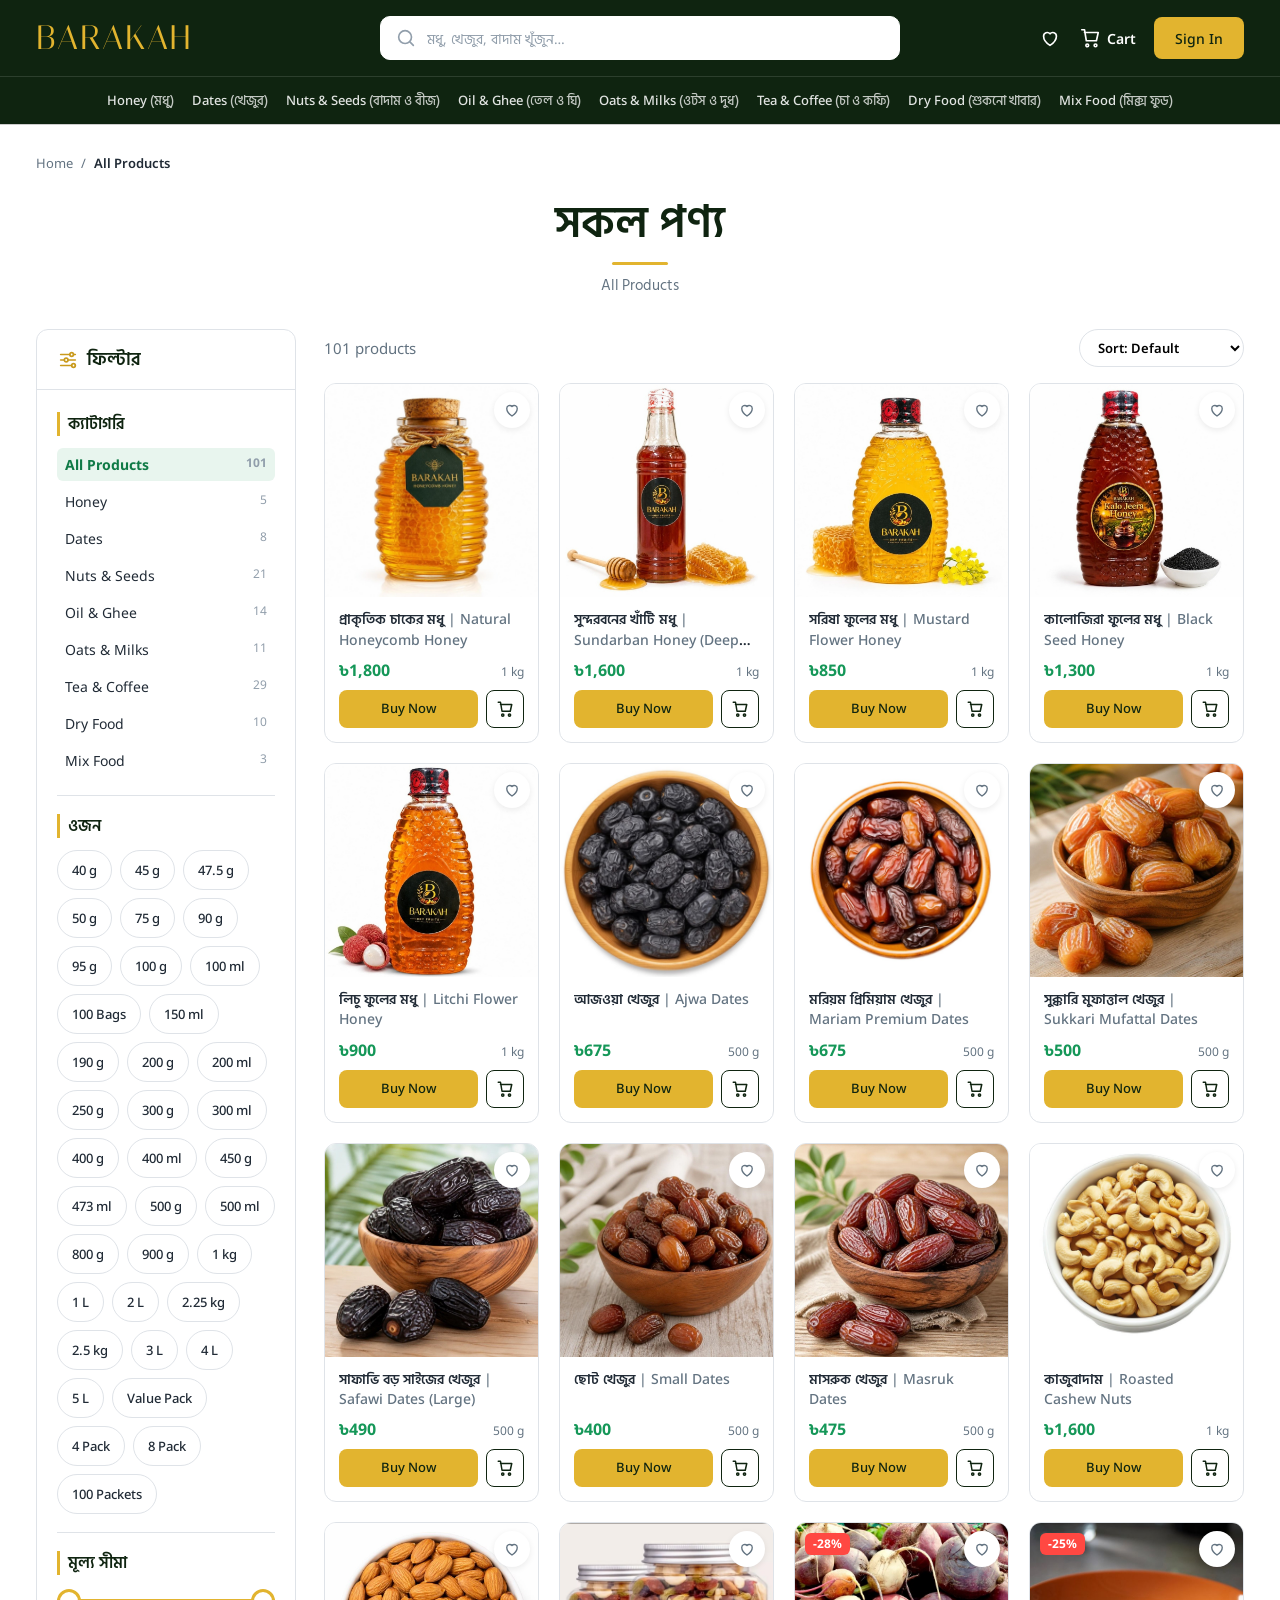
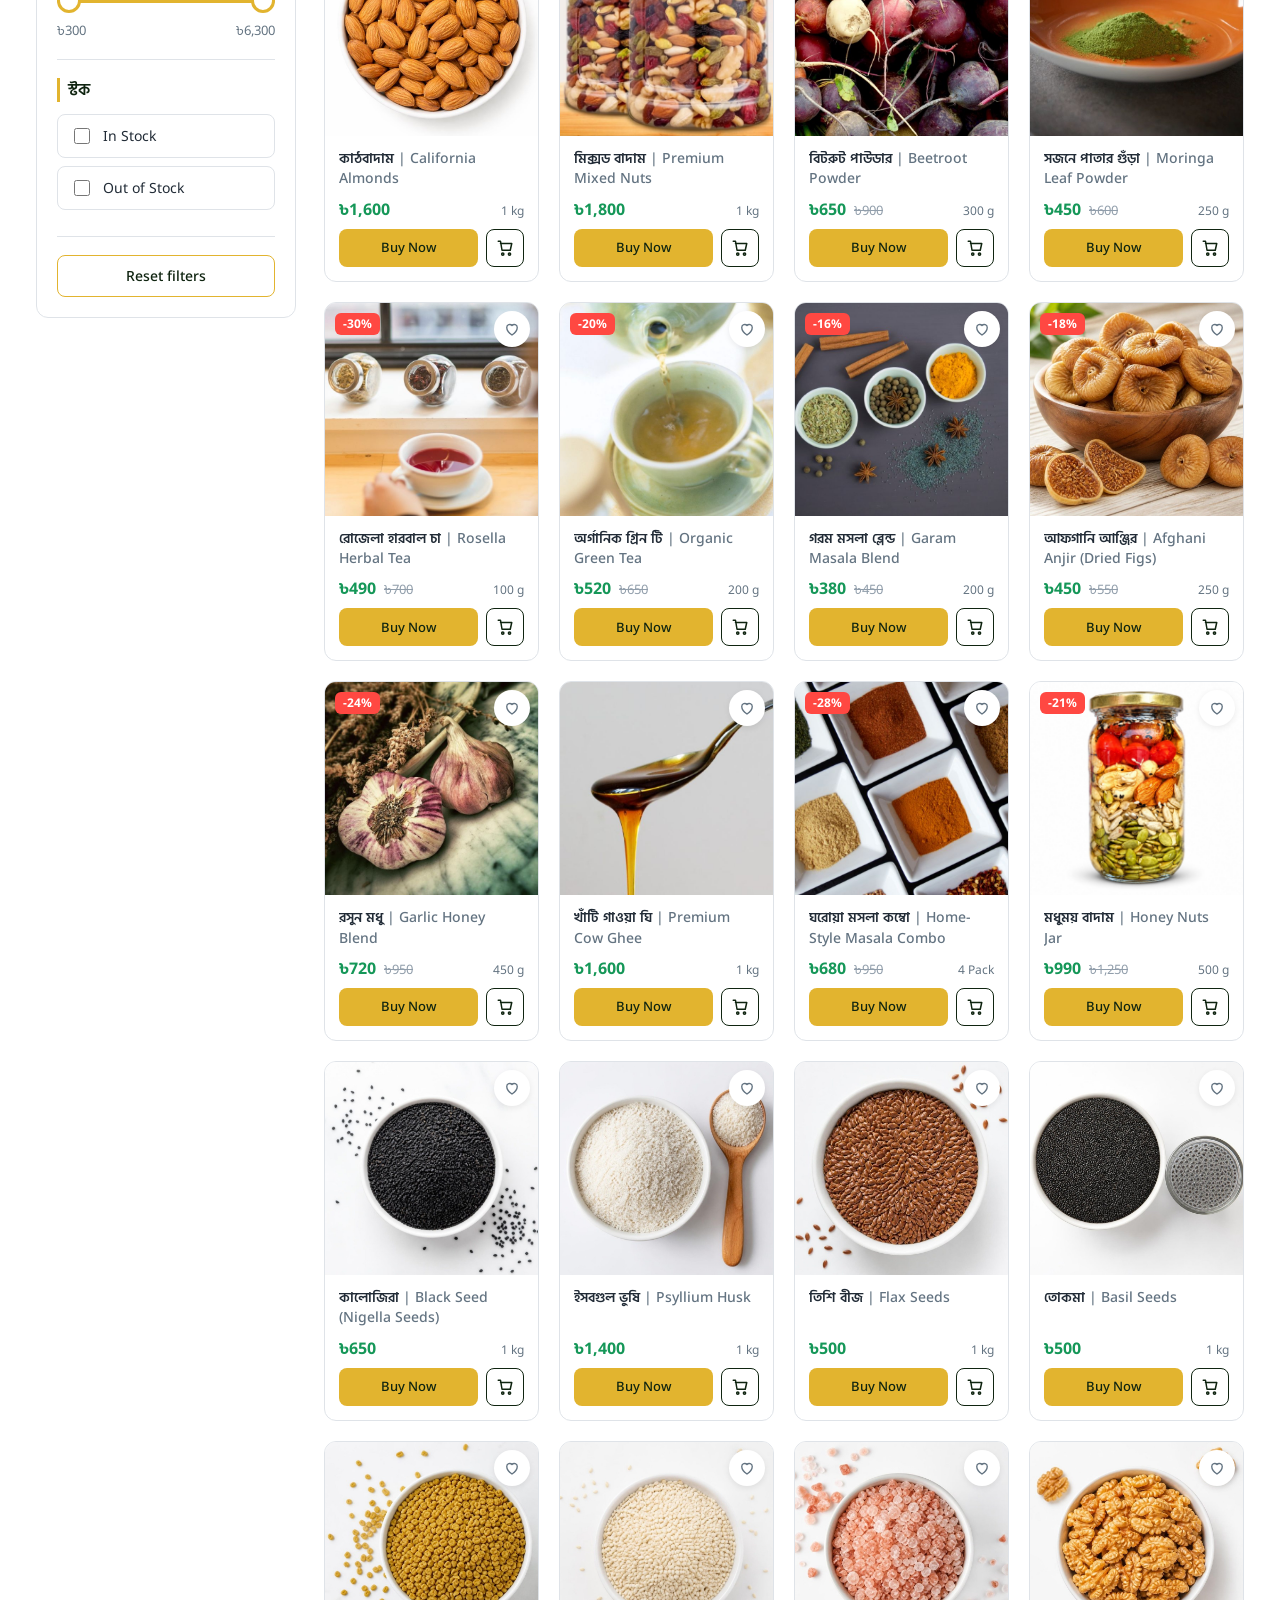
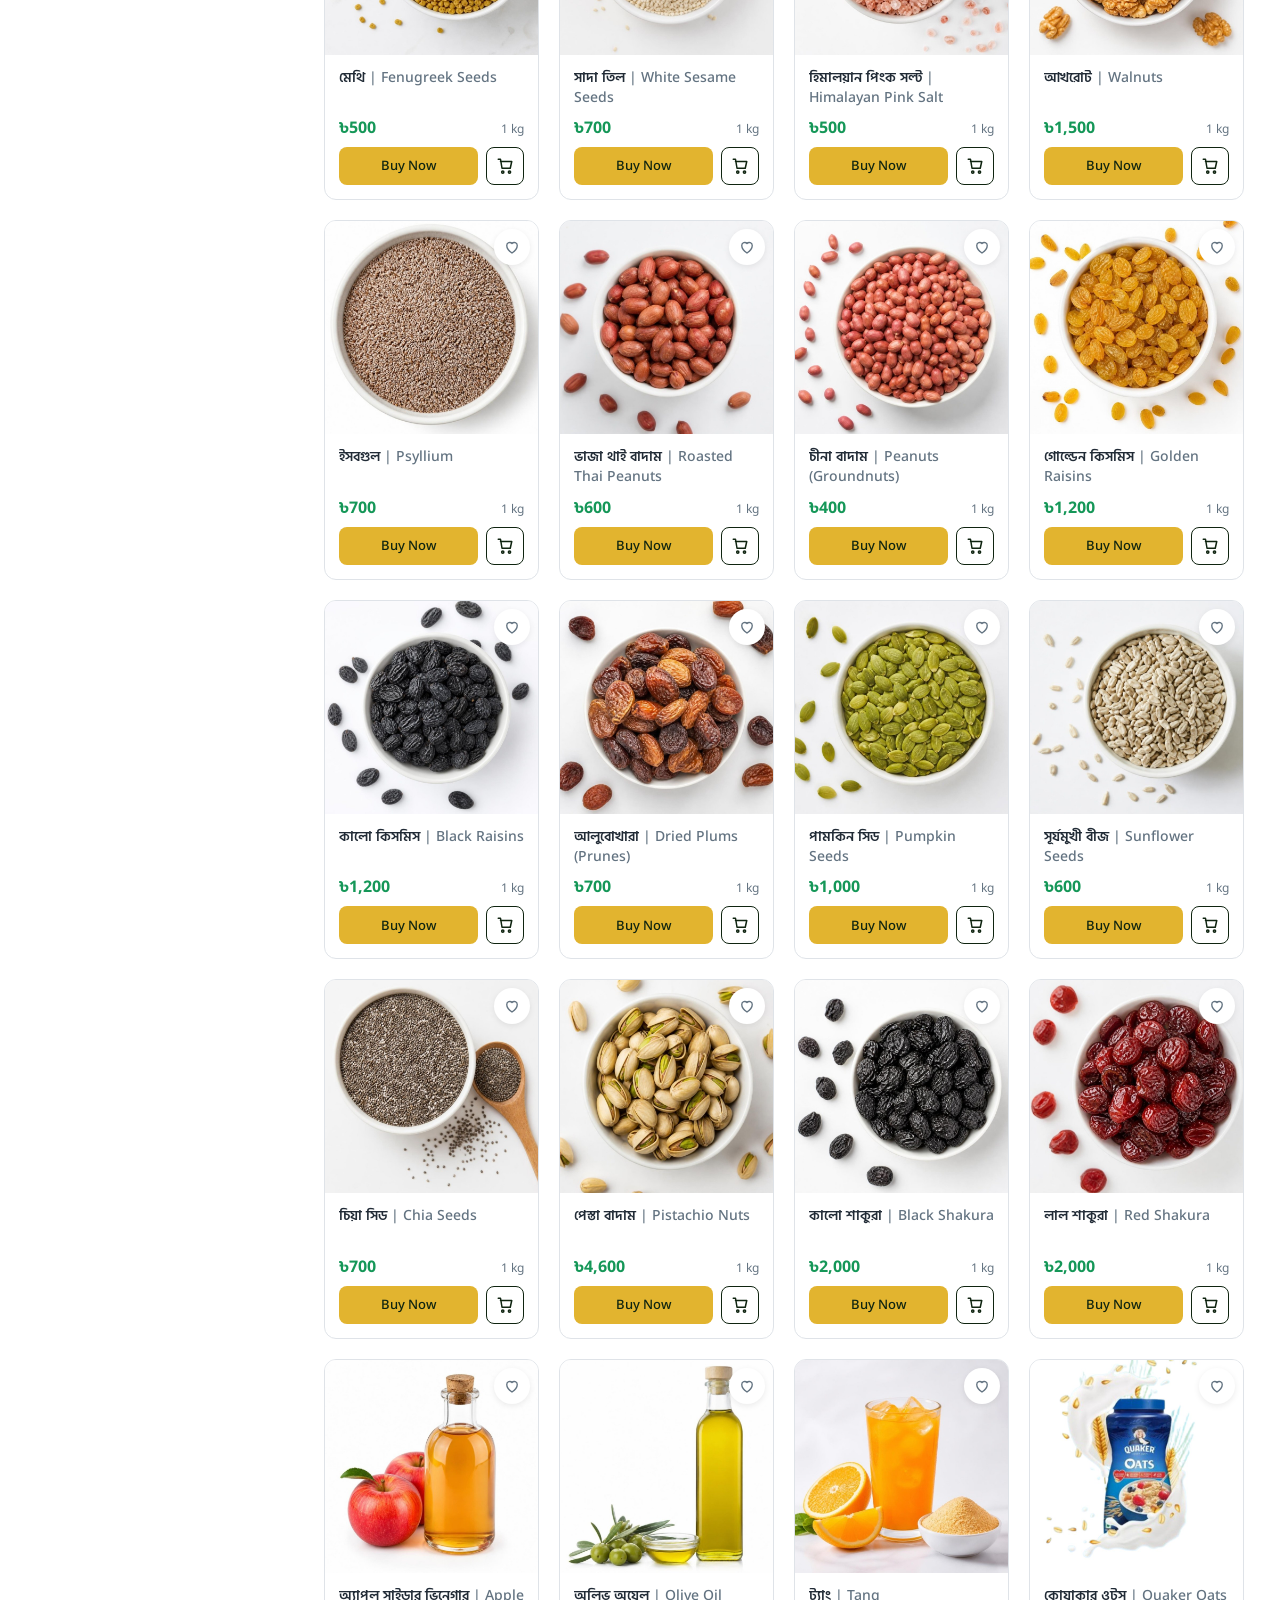
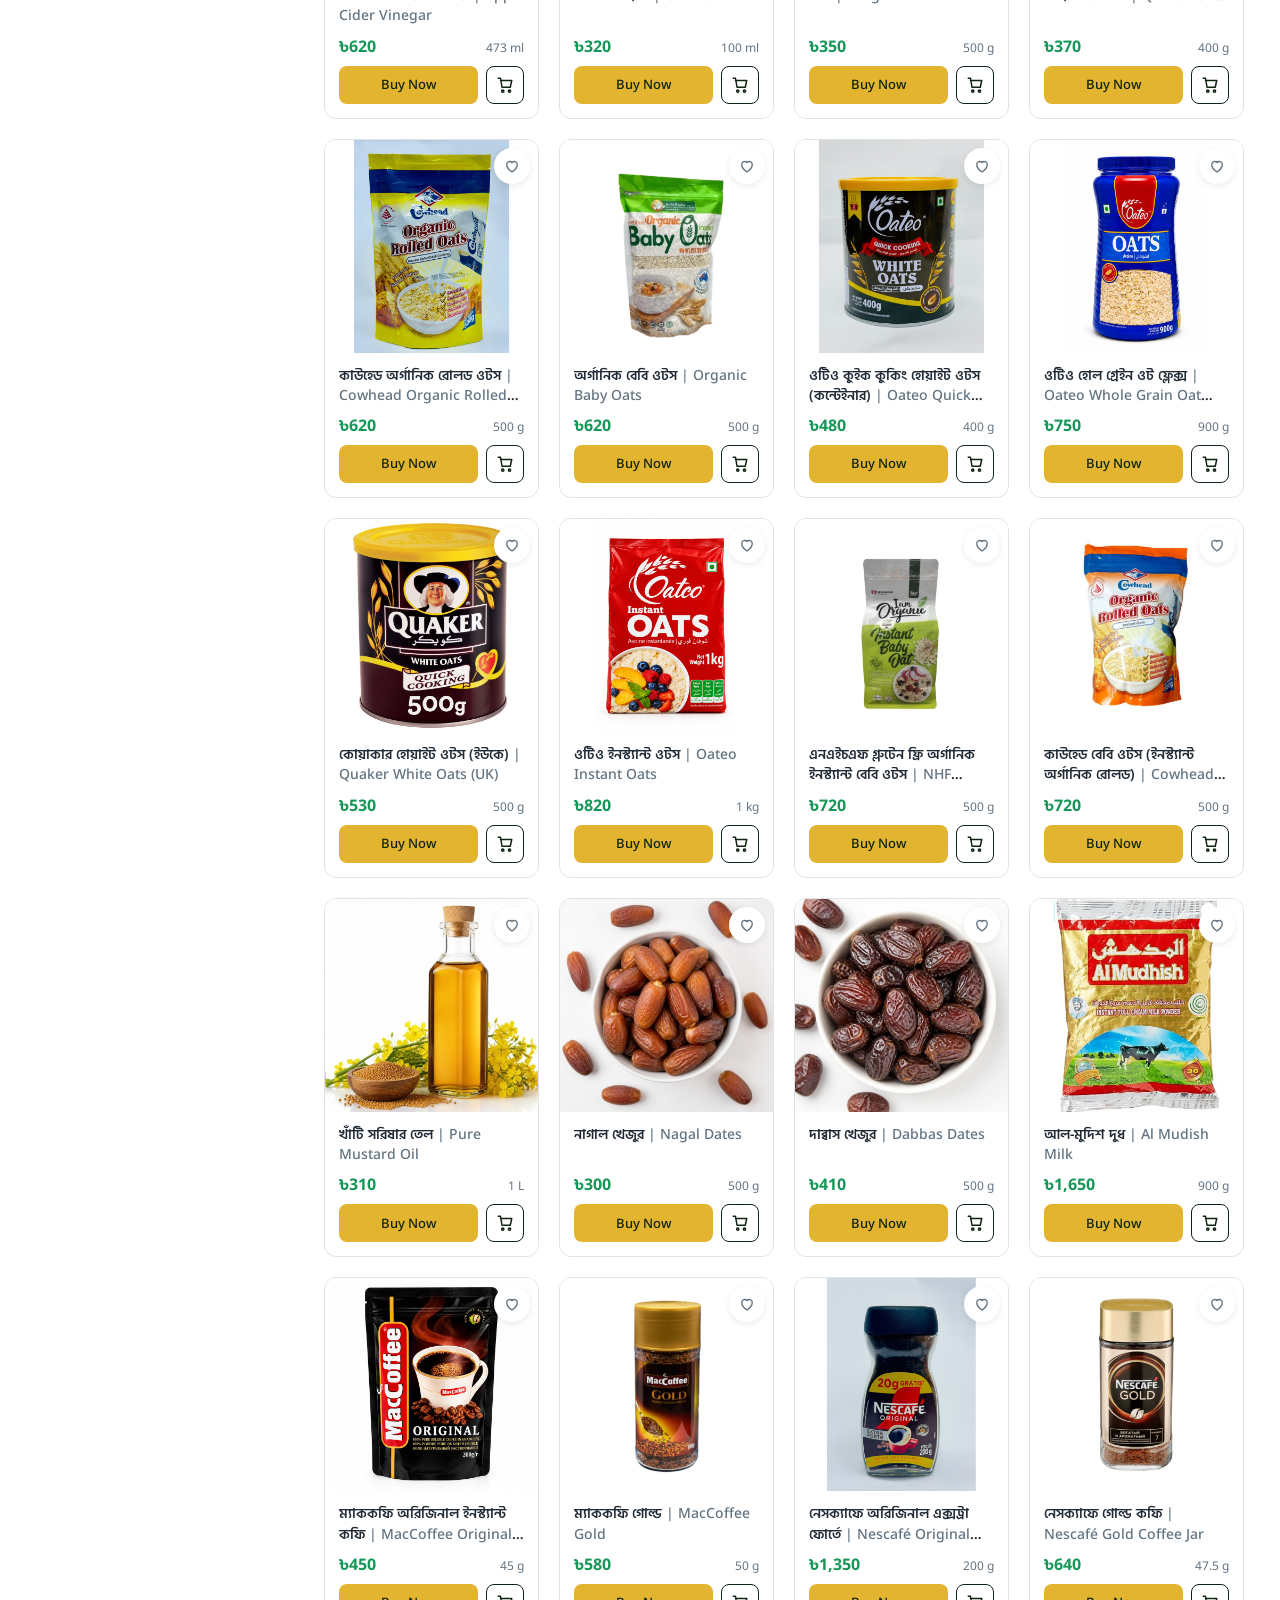
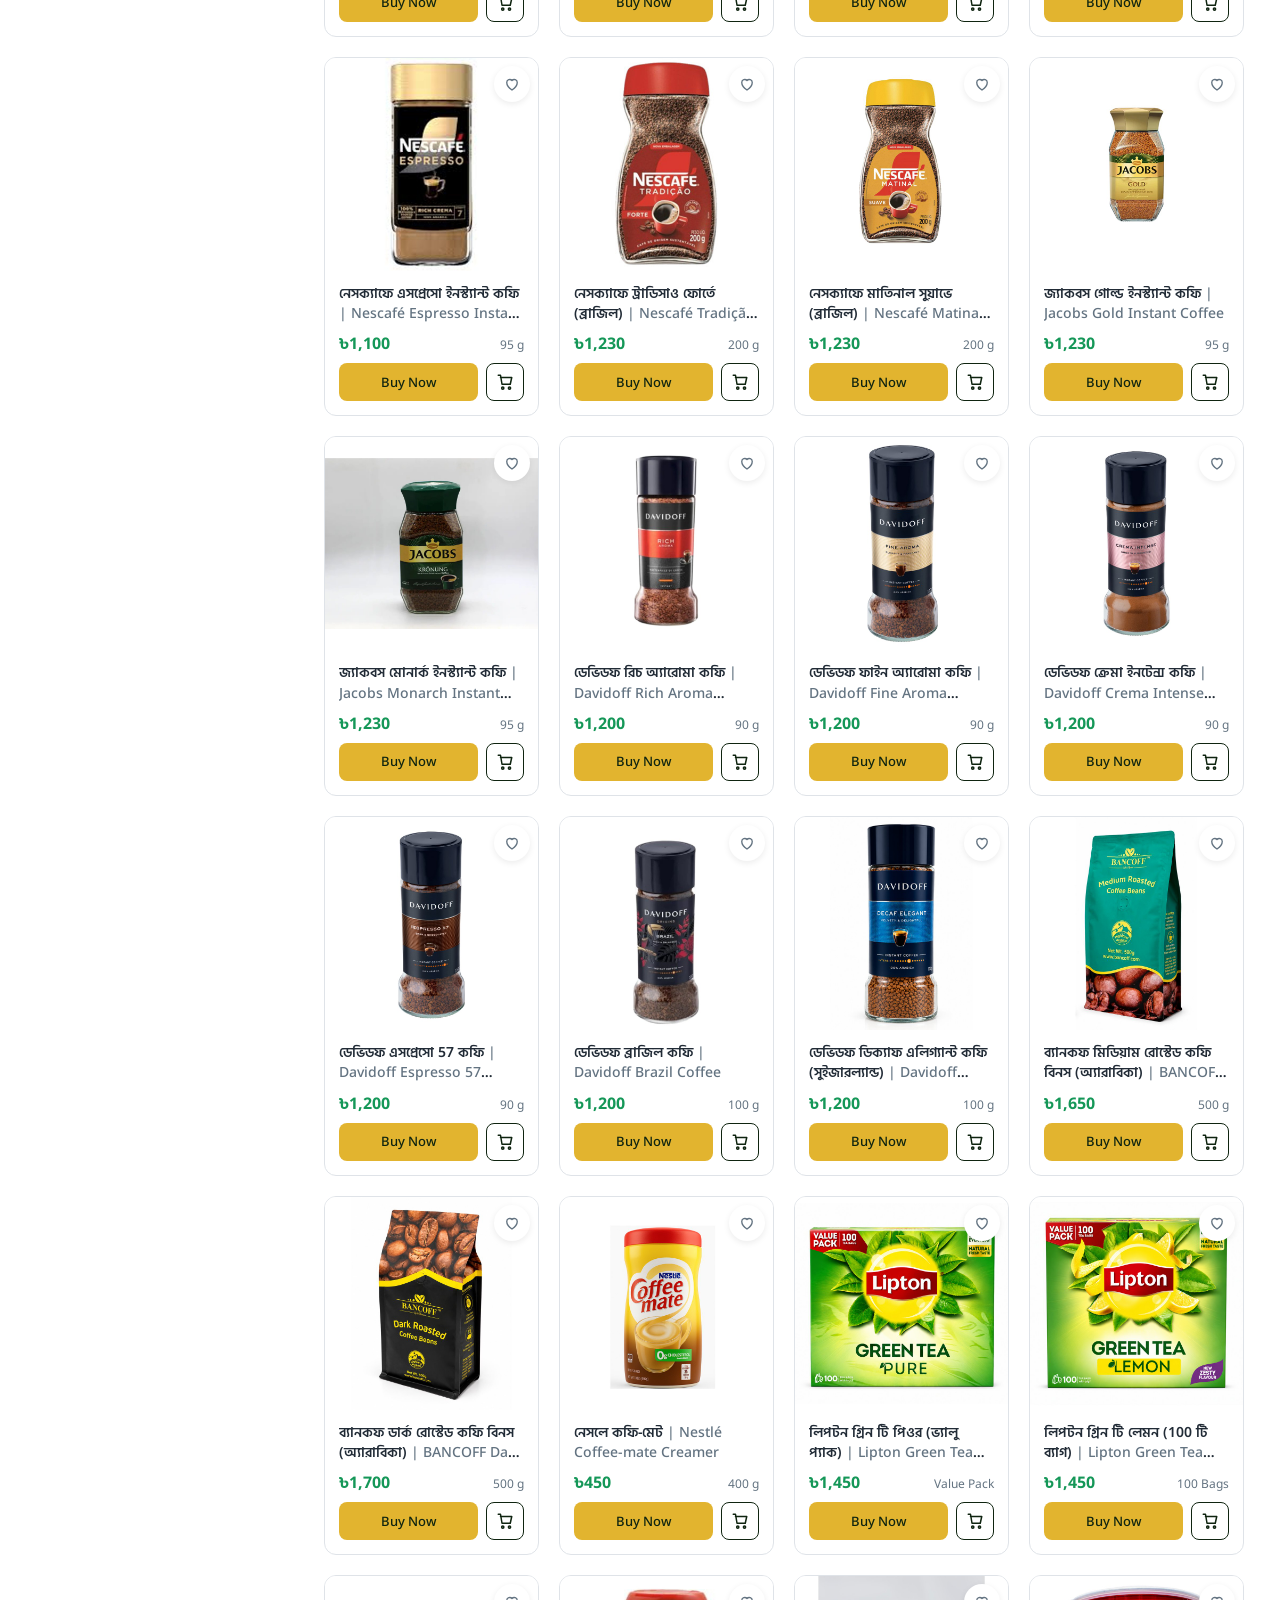
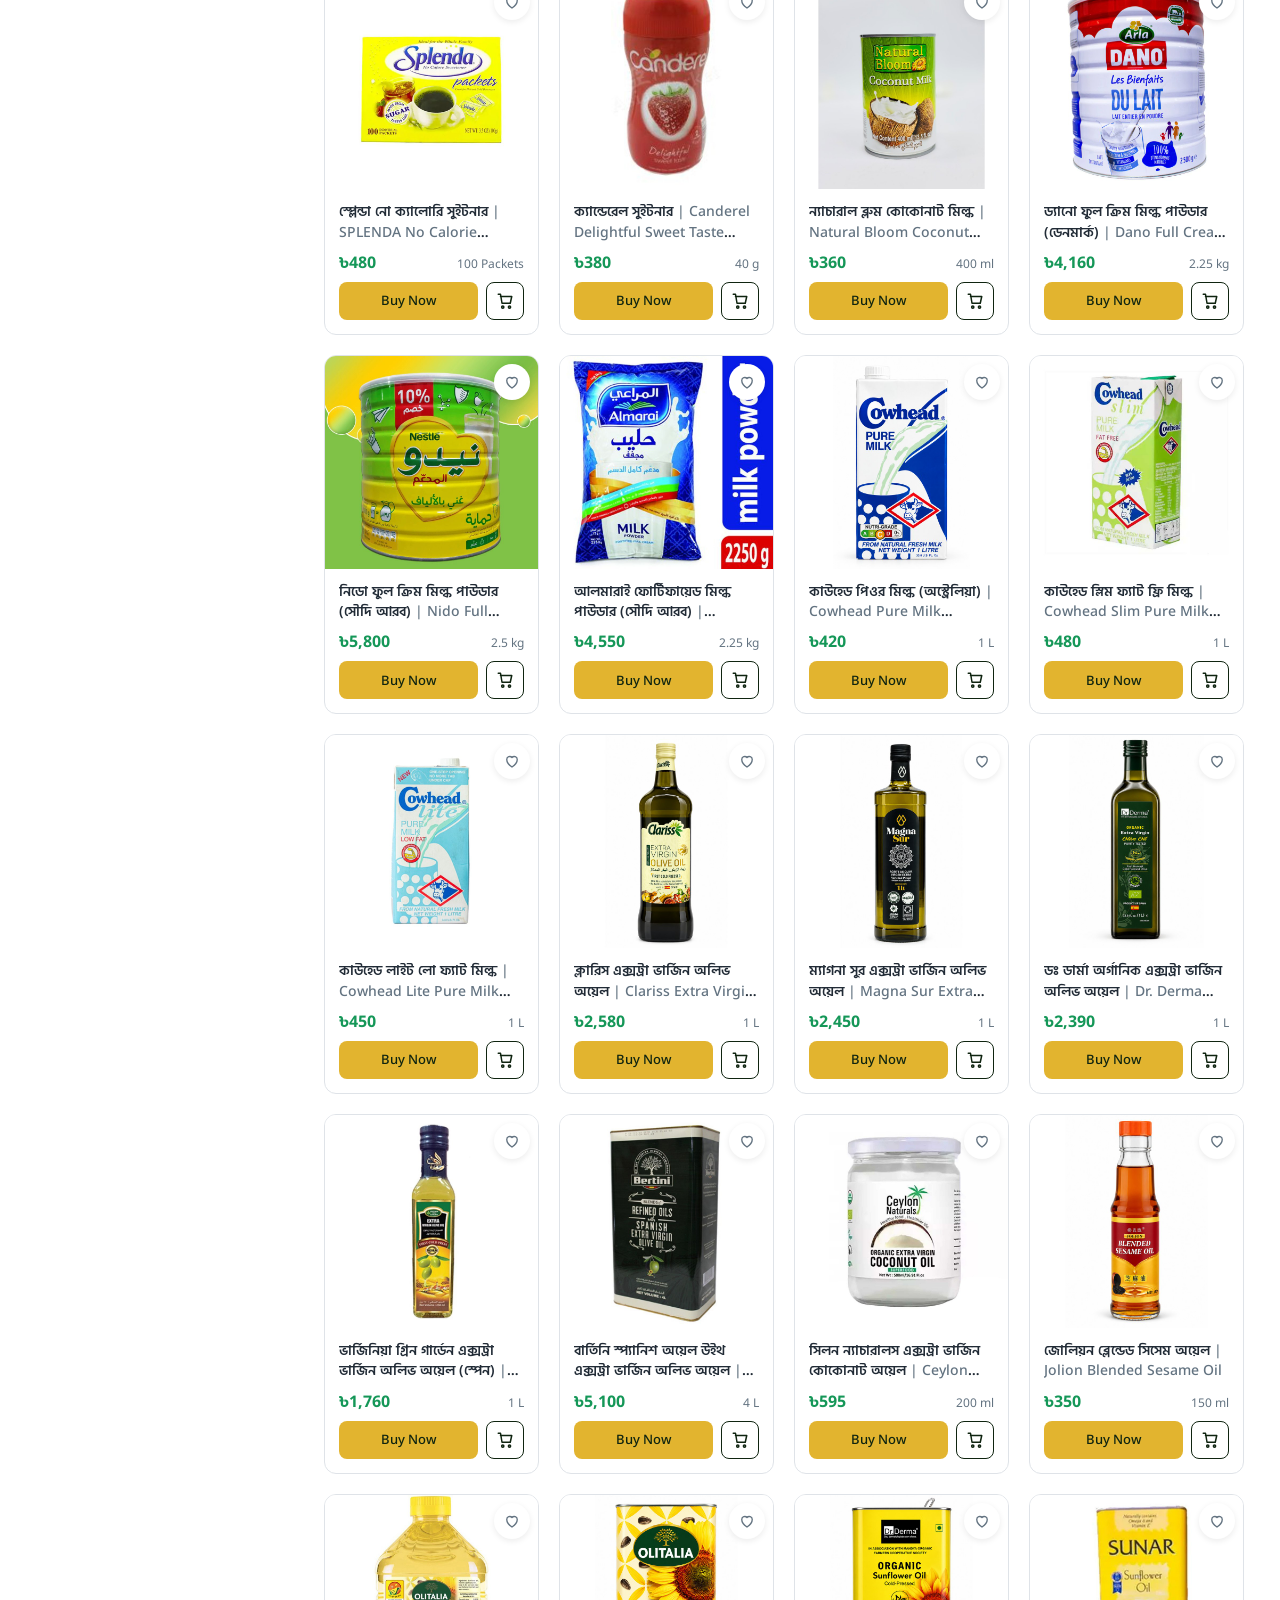
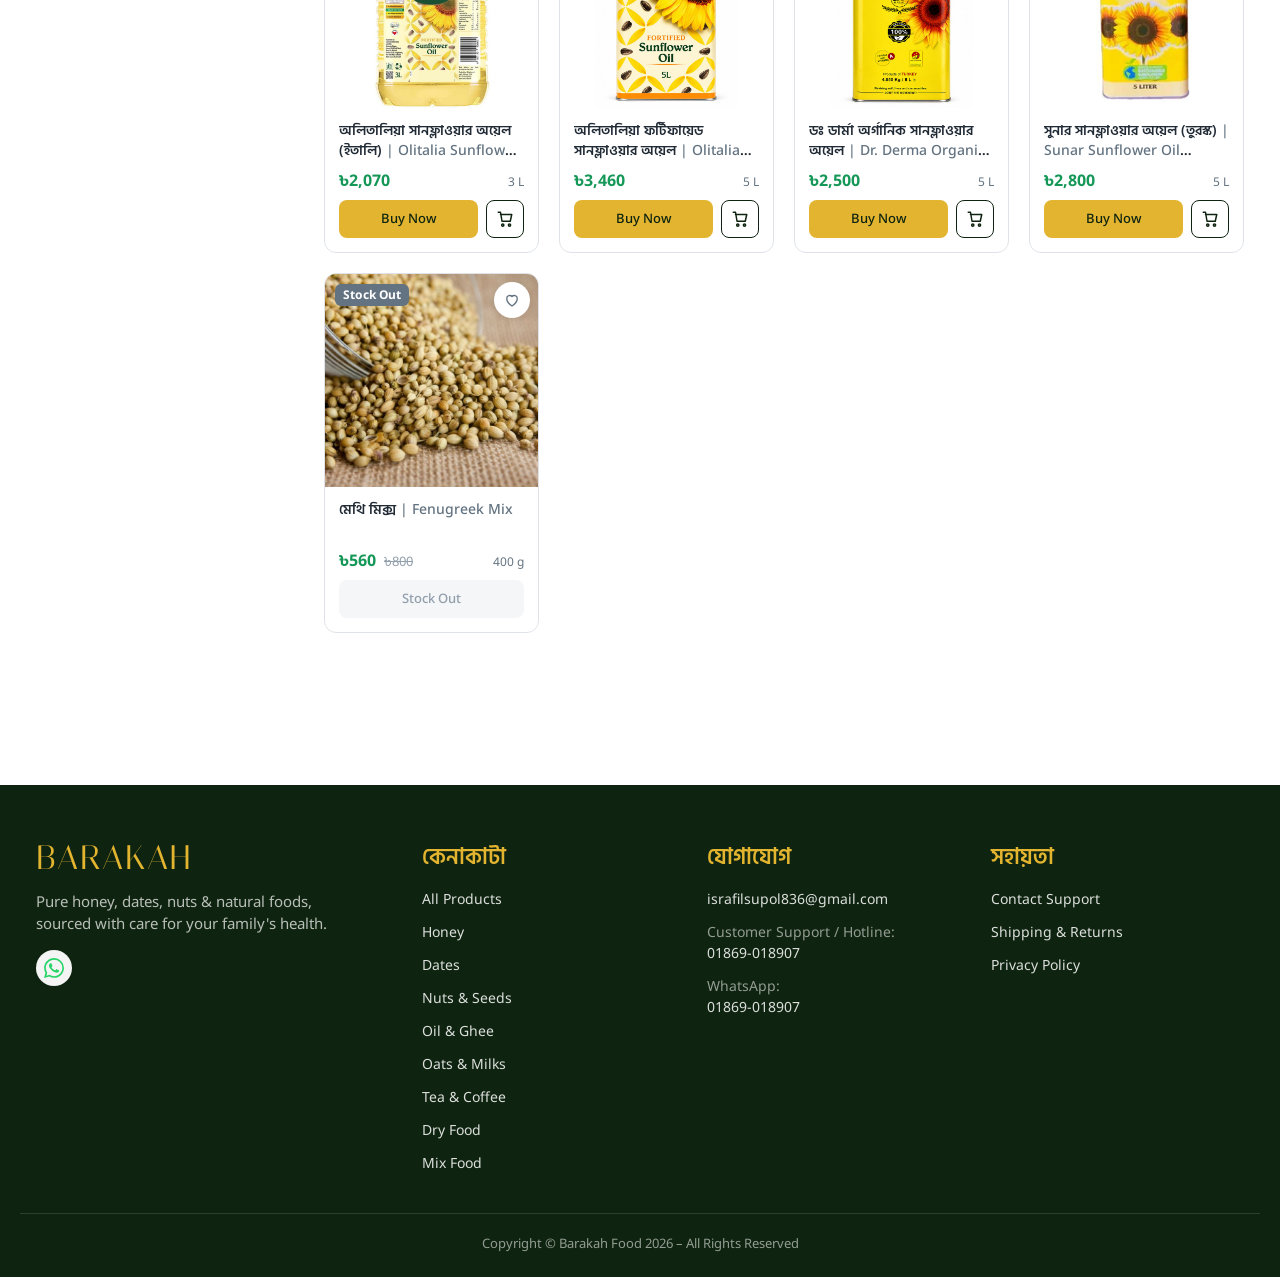
==== commit 51486660: "Lighter button font weight Co-Authored-By: Claude Opus 5.5 <noreply@anthropic.com>" ====
--- a/category.html
+++ b/category.html
@@ -9,7 +9,7 @@
 <link rel="preconnect" href="https://fonts.googleapis.com">
 <link rel="preconnect" href="https://fonts.gstatic.com" crossorigin>
 <link href="https://fonts.googleapis.com/css2?family=Noto+Sans:wght@400;500;600;700&family=Hind+Siliguri:wght@400;500;600;700&family=Italiana&display=swap" rel="stylesheet">
-<link rel="stylesheet" href="styles.css?v=202610291301">
+<link rel="stylesheet" href="styles.css?v=202610291302">
 </head>
 <body data-page="category">
 
@@ -75,8 +75,8 @@
   </div>
 </main>
 
-<script src="data.js?v=202610291301"></script>
-<script src="common.js?v=202610291301"></script>
-<script src="category.js?v=202610291301"></script>
+<script src="data.js?v=202610291302"></script>
+<script src="common.js?v=202610291302"></script>
+<script src="category.js?v=202610291302"></script>
 </body>
 </html>
--- a/styles.css
+++ b/styles.css
@@ -999,3 +999,5 @@
   .pd-opts .pd-variants, .pd-opts .pd-qty { margin: 0; }
   .pd-opts .pd-qty { margin-left: auto; }
 }
+/* lighter weight on all buttons */
+.btn, .pd-actions .btn, .hs-btn, .card .btn, .co-submit, .chip { font-weight: 500; }
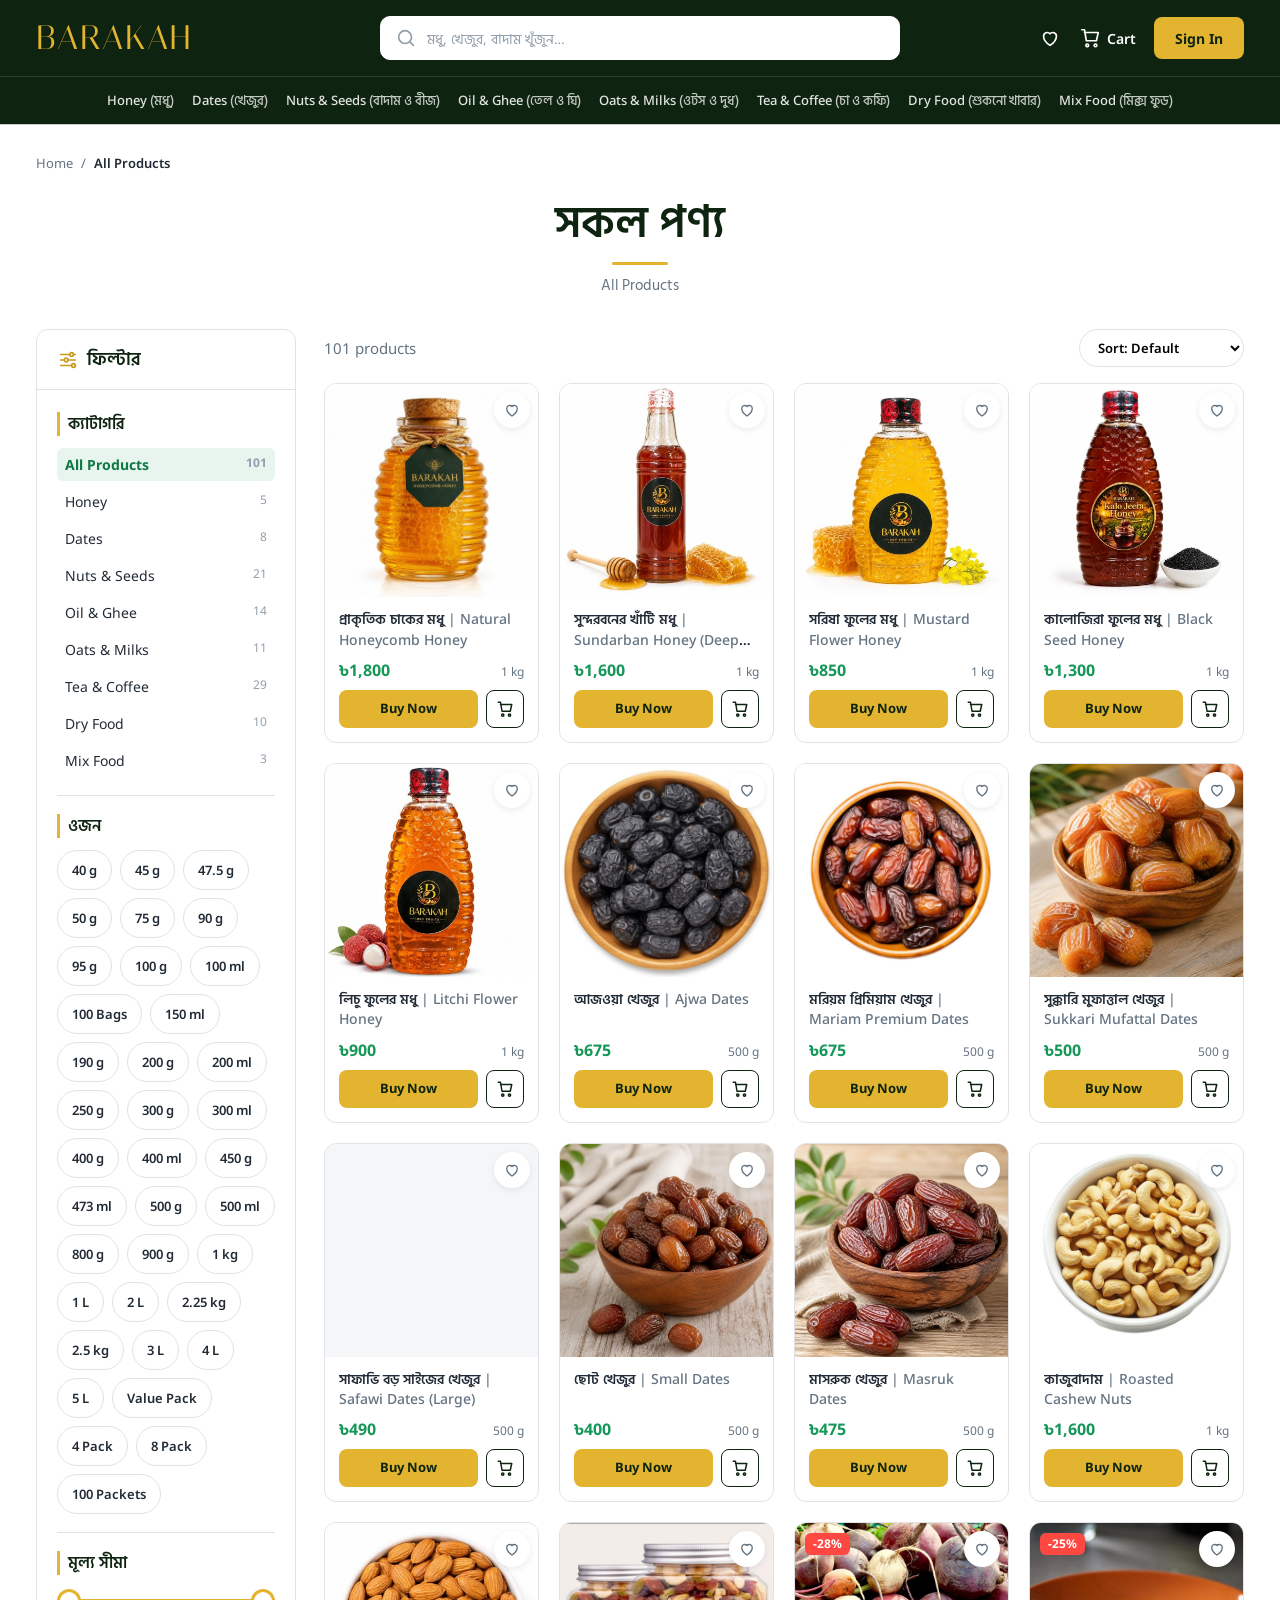
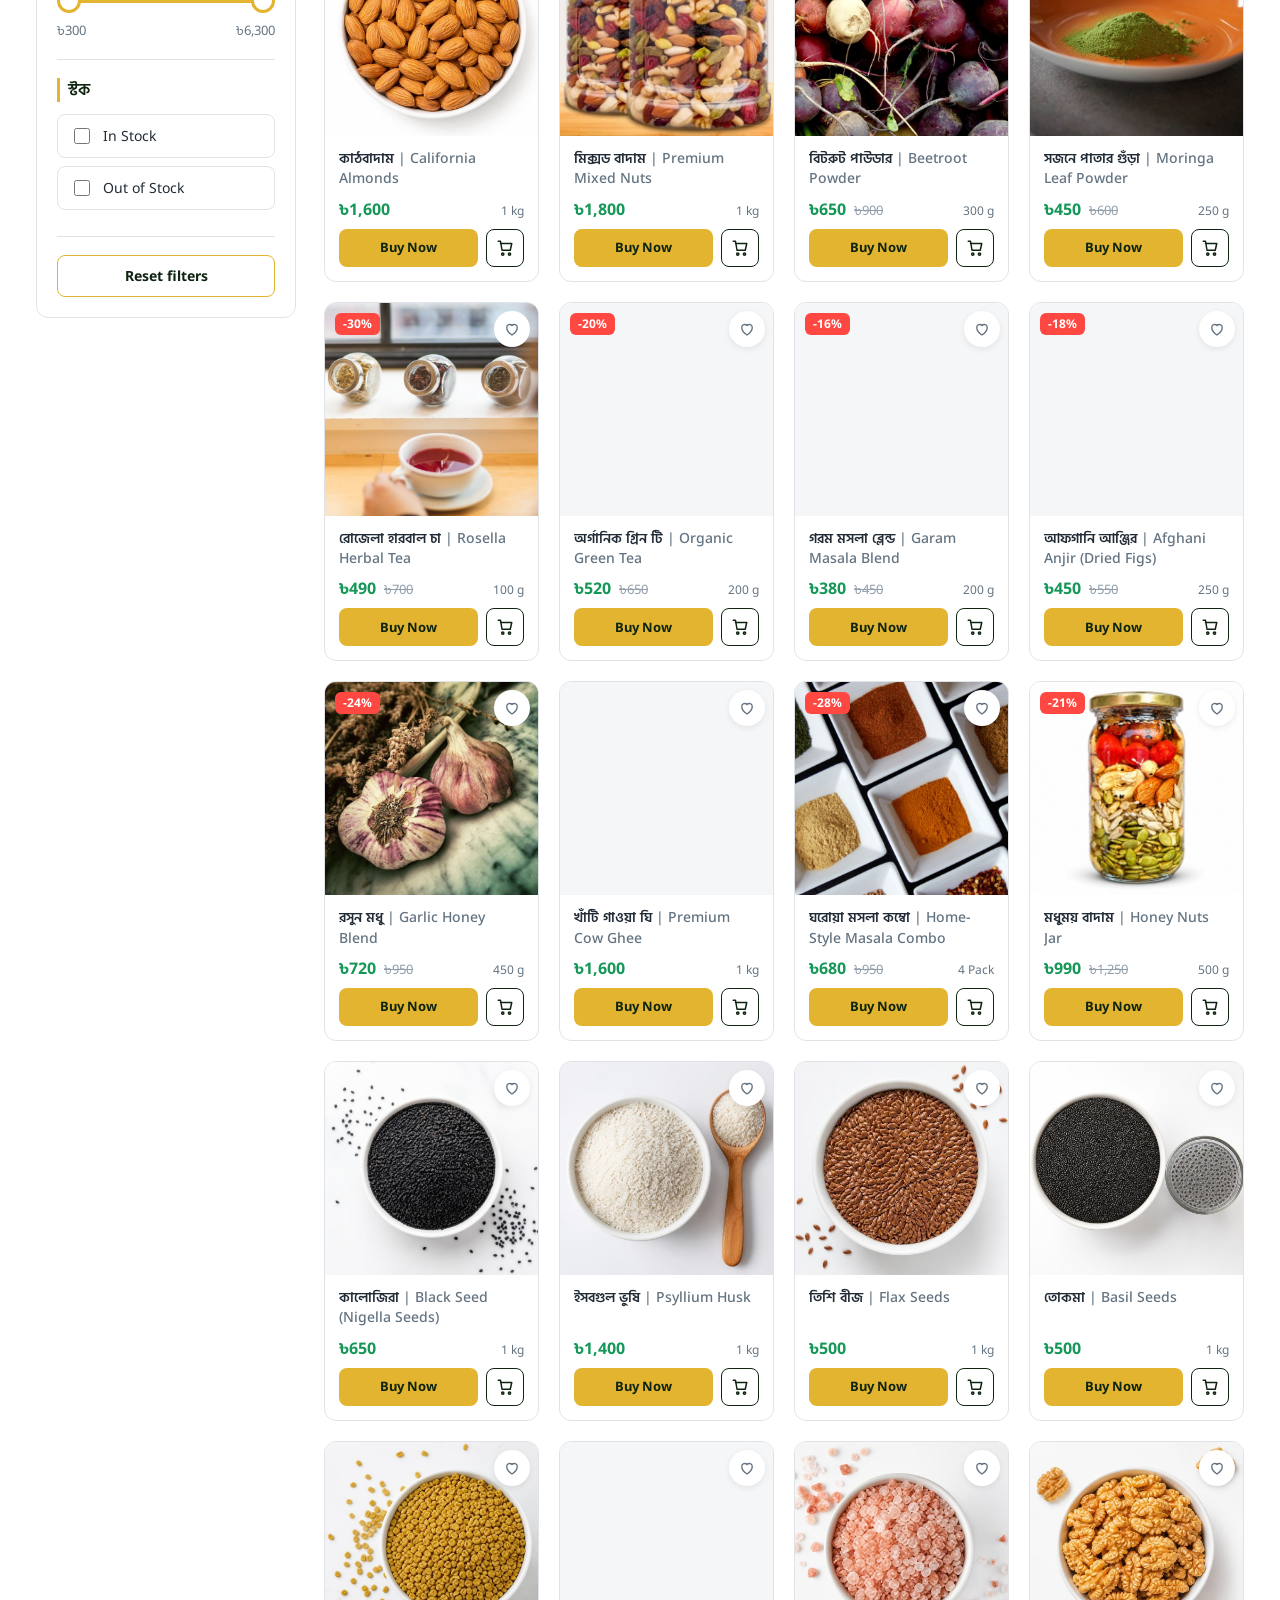
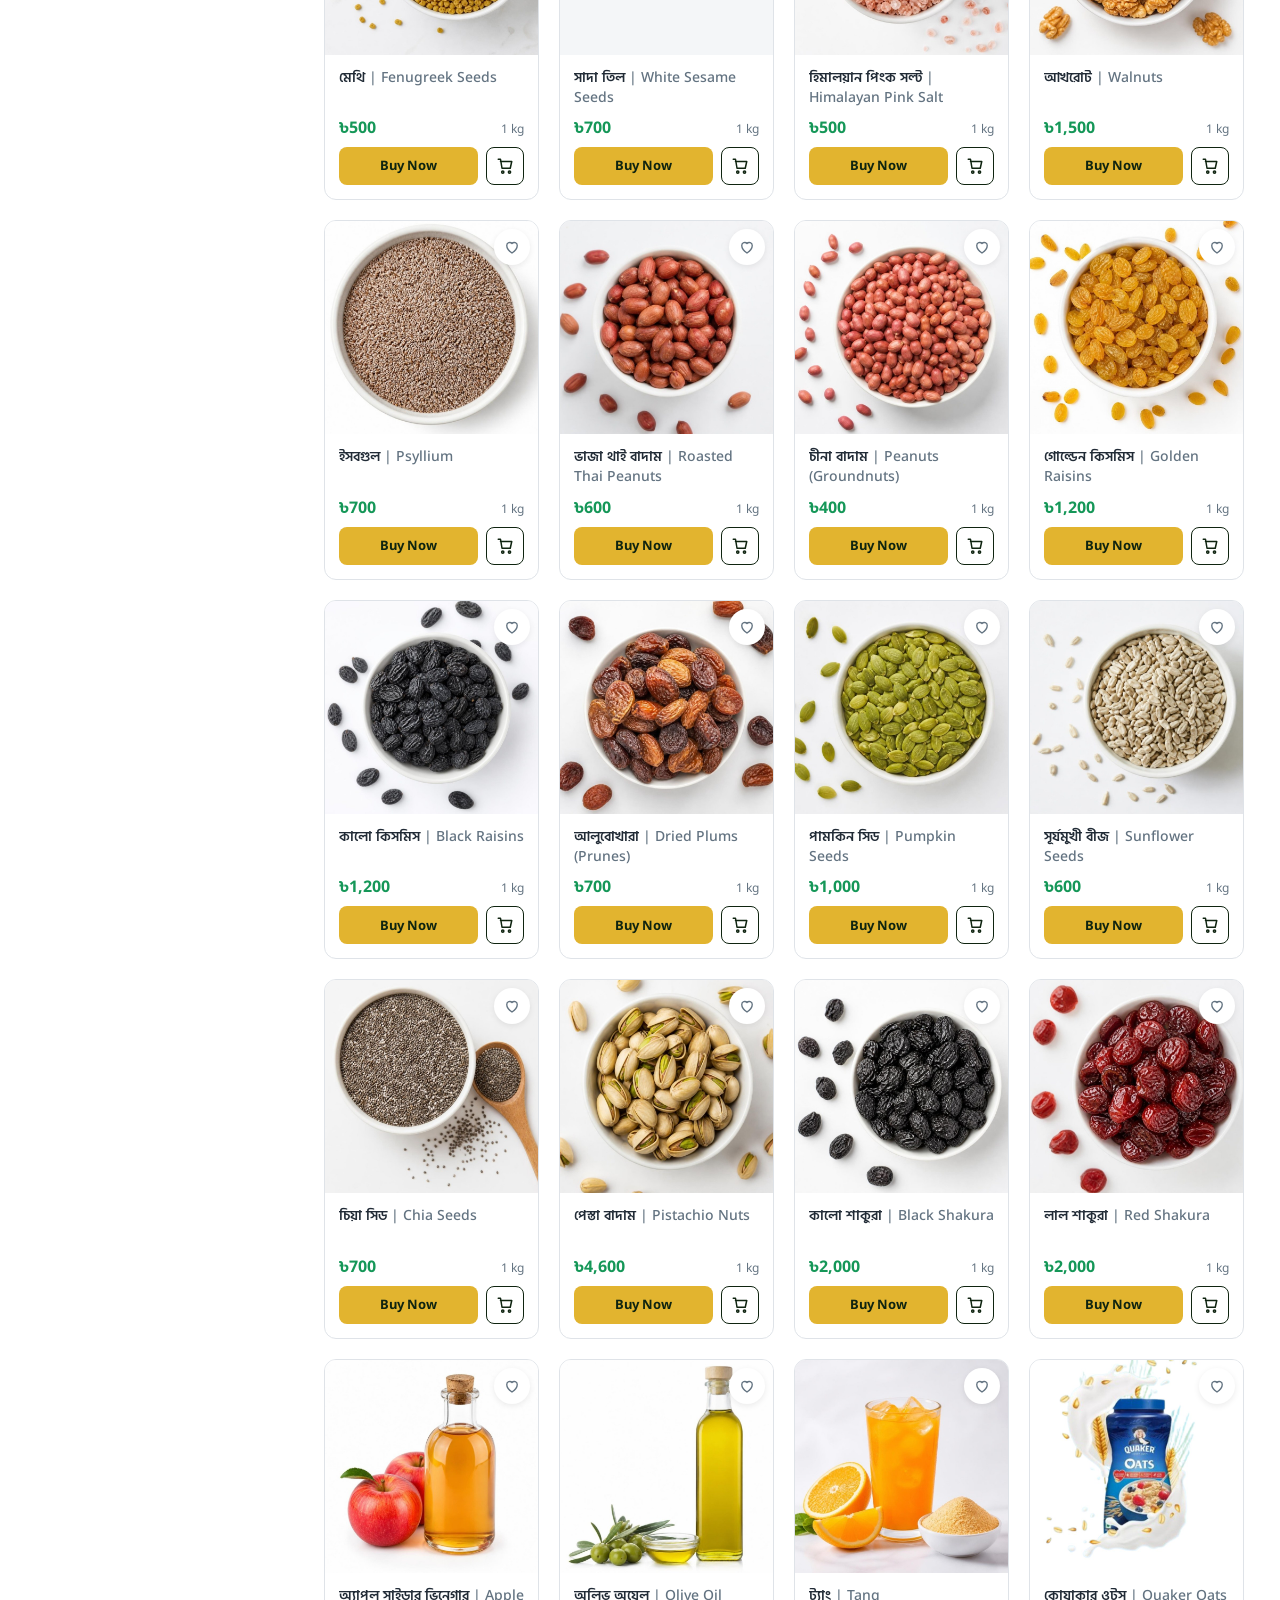
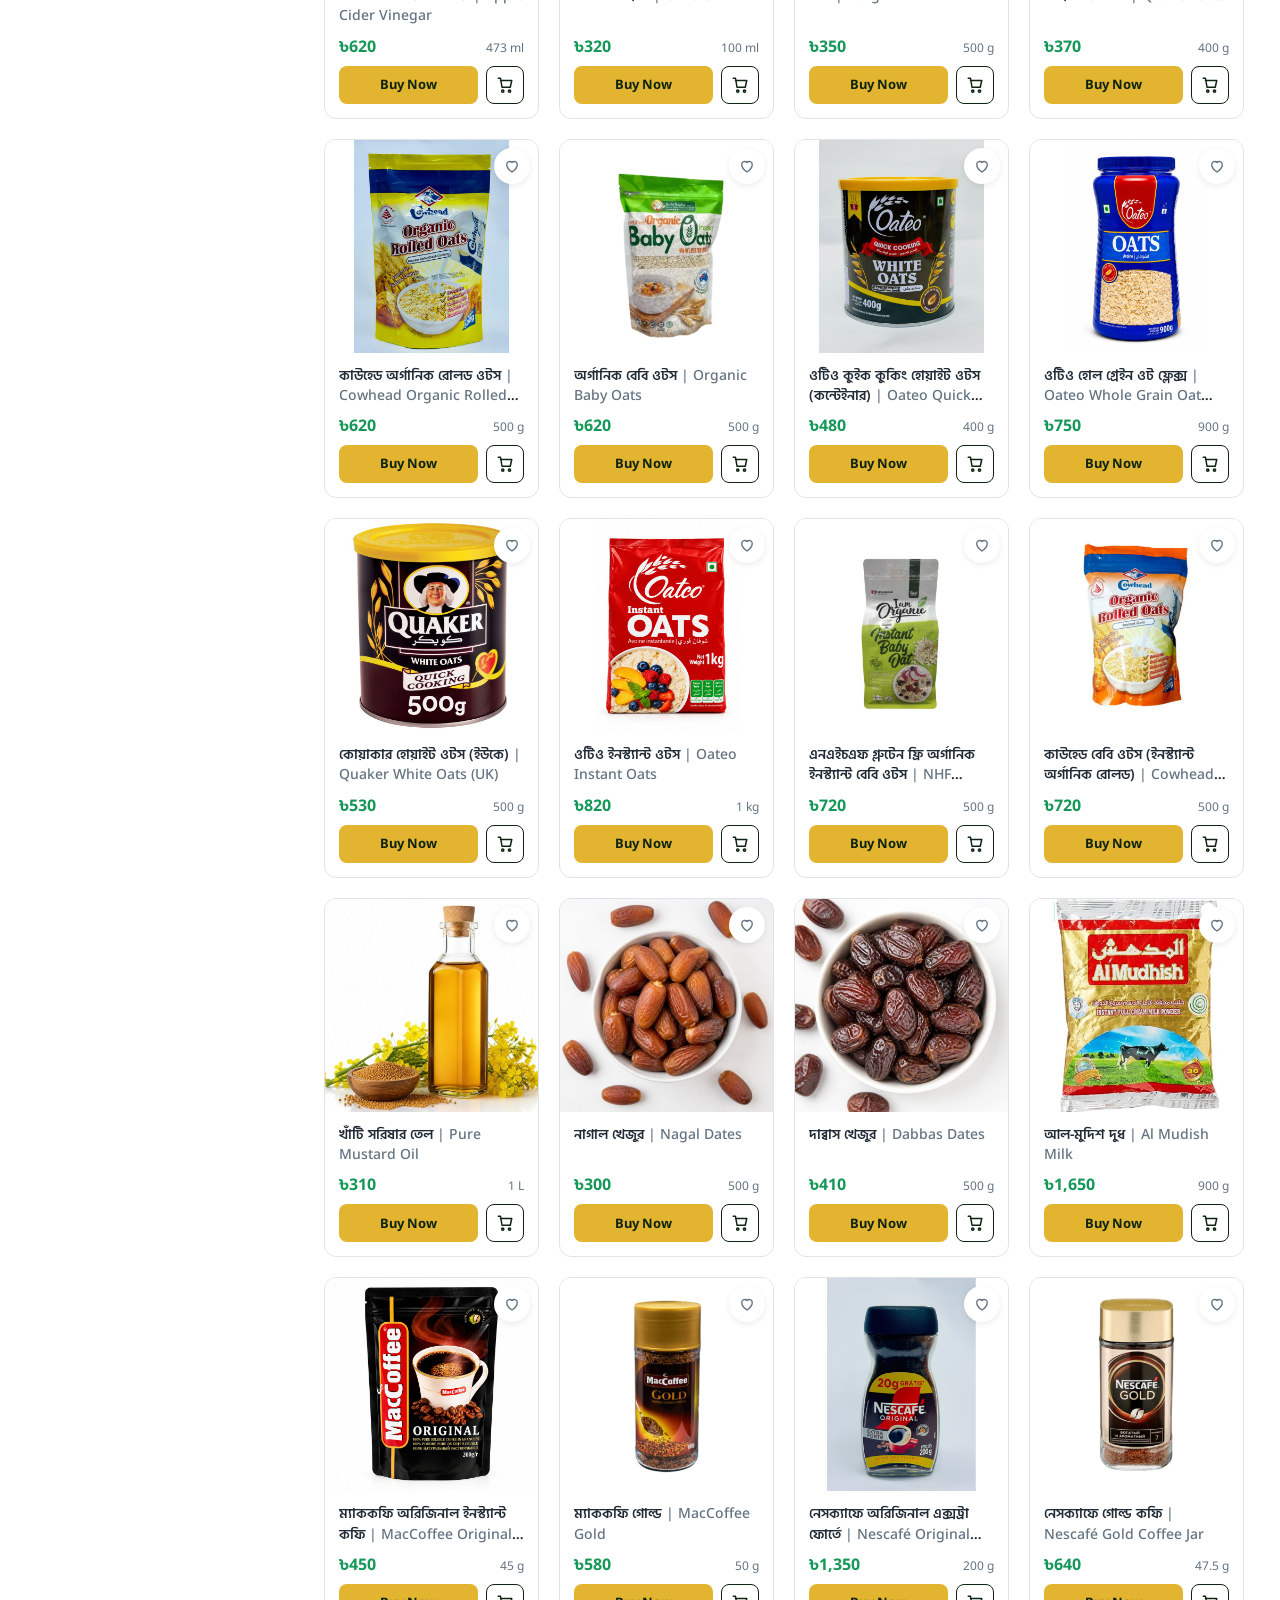
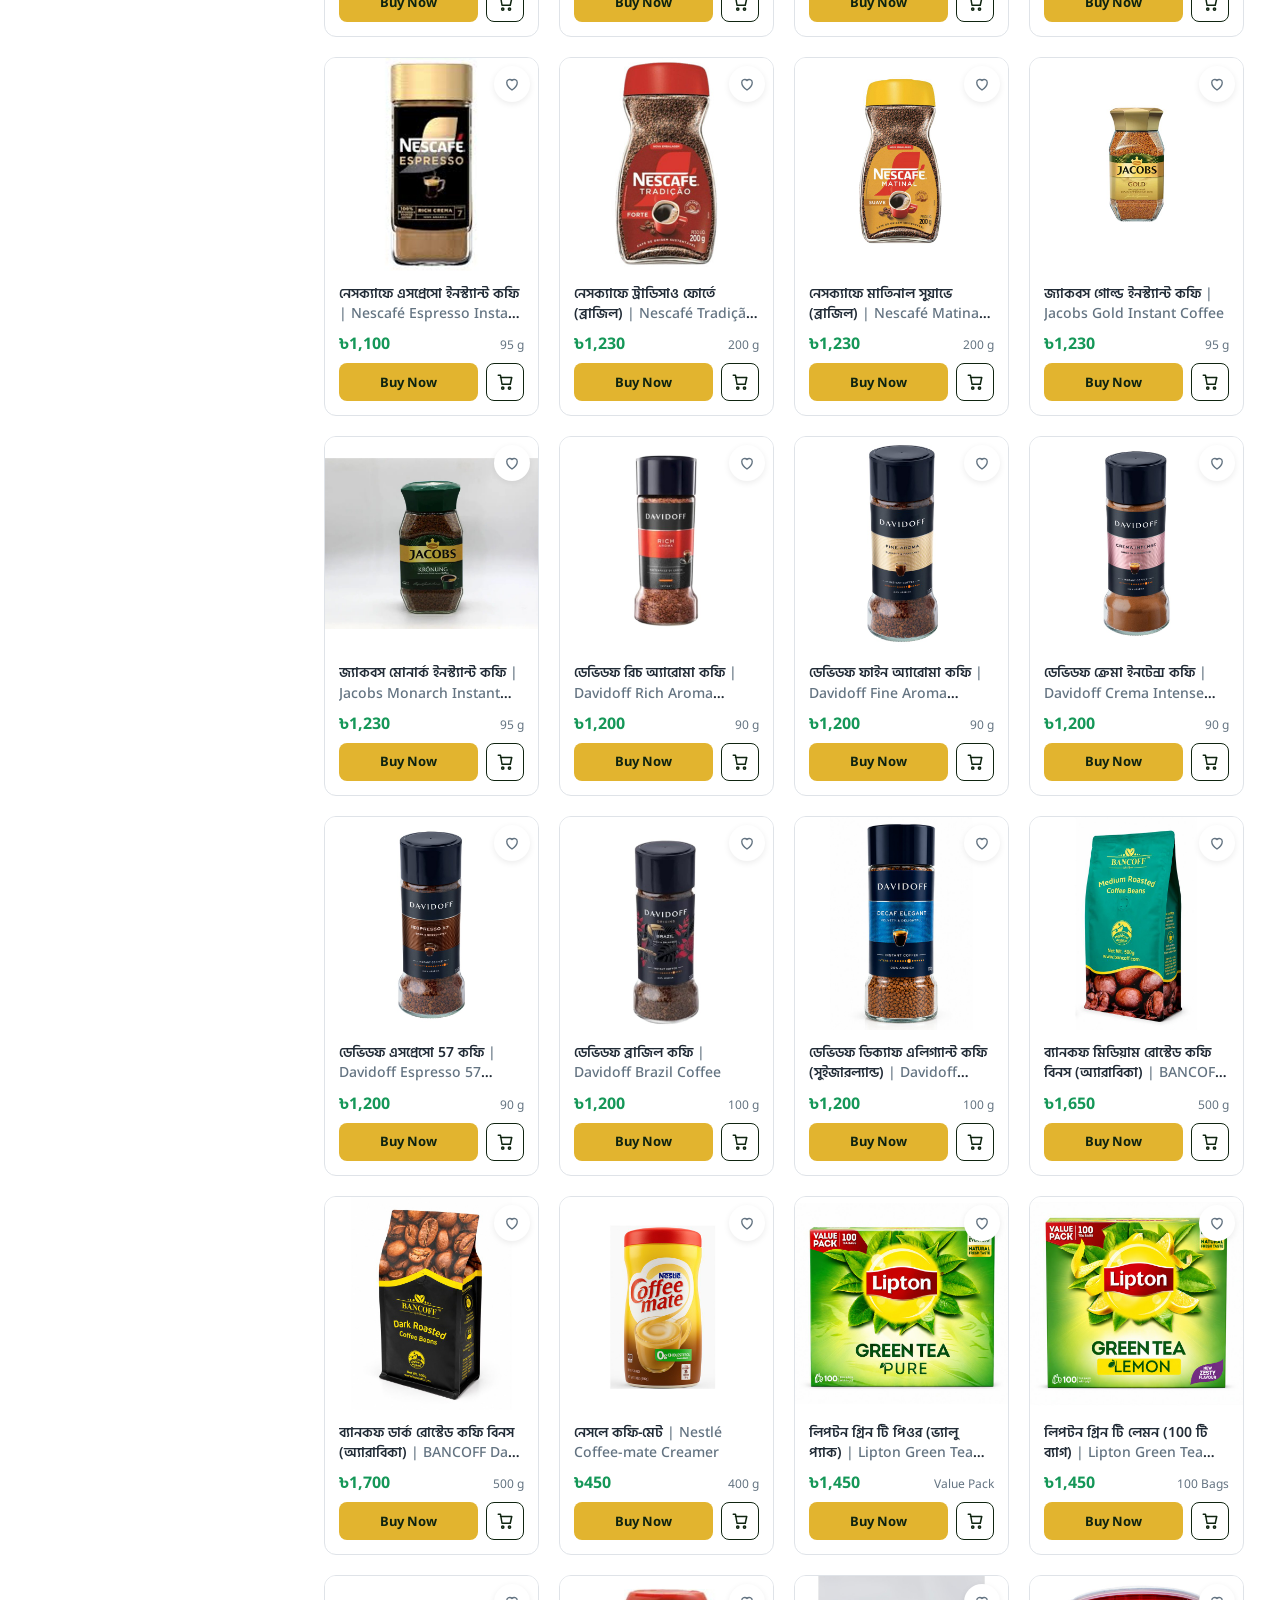
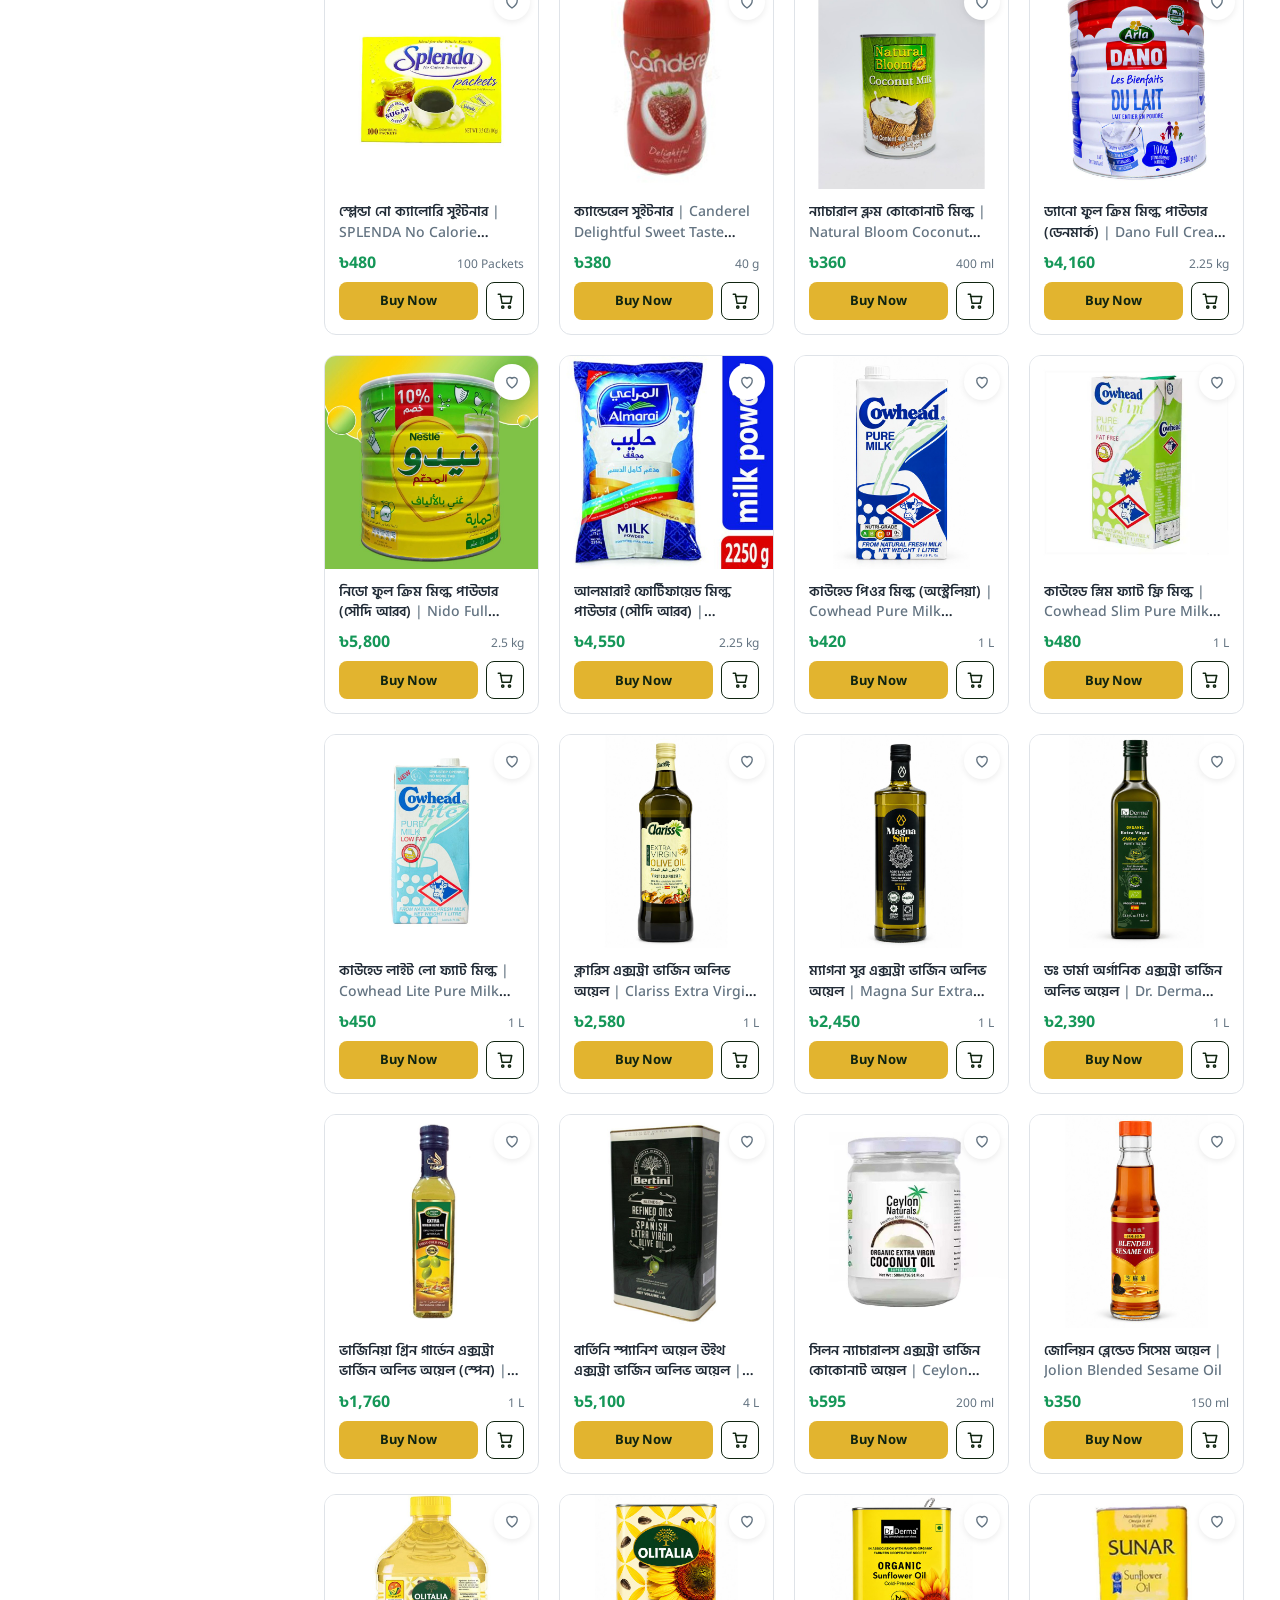
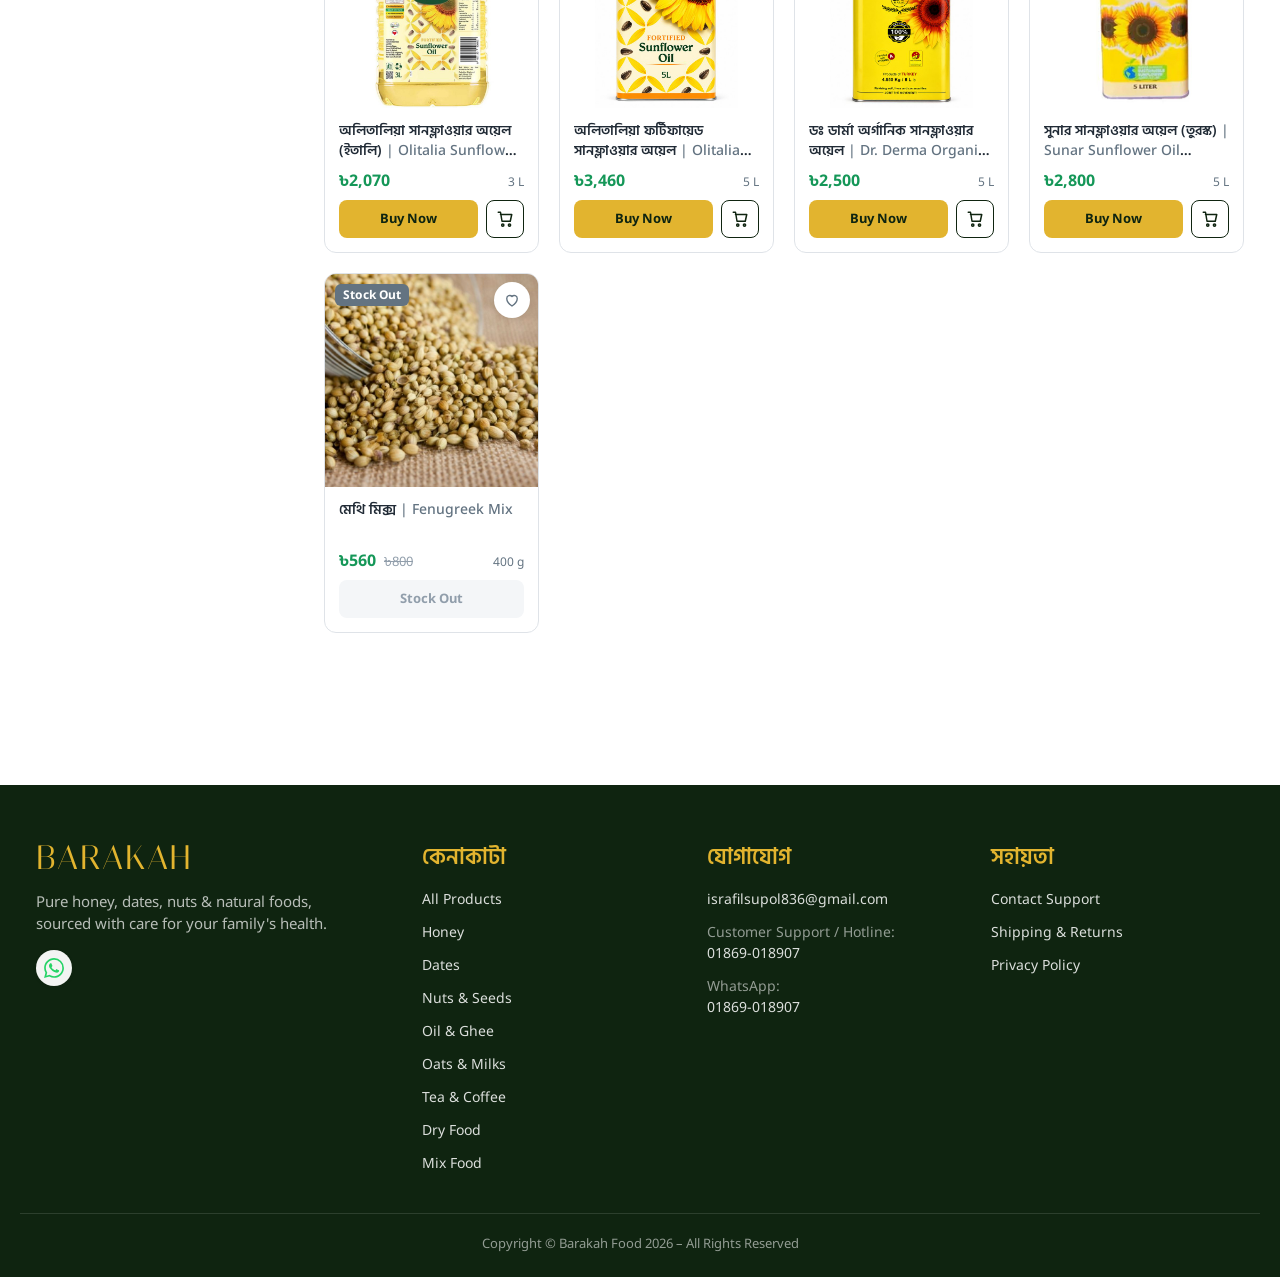
==== commit 480cb202: "Revert lighter button font weight Co-Authored-By: Claude Opus 5.5 <noreply@anthropic.com>" ====
--- a/category.html
+++ b/category.html
@@ -9,7 +9,7 @@
 <link rel="preconnect" href="https://fonts.googleapis.com">
 <link rel="preconnect" href="https://fonts.gstatic.com" crossorigin>
 <link href="https://fonts.googleapis.com/css2?family=Noto+Sans:wght@400;500;600;700&family=Hind+Siliguri:wght@400;500;600;700&family=Italiana&display=swap" rel="stylesheet">
-<link rel="stylesheet" href="styles.css?v=202610291302">
+<link rel="stylesheet" href="styles.css?v=202610291304">
 </head>
 <body data-page="category">
 
@@ -75,8 +75,8 @@
   </div>
 </main>
 
-<script src="data.js?v=202610291302"></script>
-<script src="common.js?v=202610291302"></script>
-<script src="category.js?v=202610291302"></script>
+<script src="data.js?v=202610291304"></script>
+<script src="common.js?v=202610291304"></script>
+<script src="category.js?v=202610291304"></script>
 </body>
 </html>
--- a/styles.css
+++ b/styles.css
@@ -999,5 +999,3 @@
   .pd-opts .pd-variants, .pd-opts .pd-qty { margin: 0; }
   .pd-opts .pd-qty { margin-left: auto; }
 }
-/* lighter weight on all buttons */
-.btn, .pd-actions .btn, .hs-btn, .card .btn, .co-submit, .chip { font-weight: 500; }
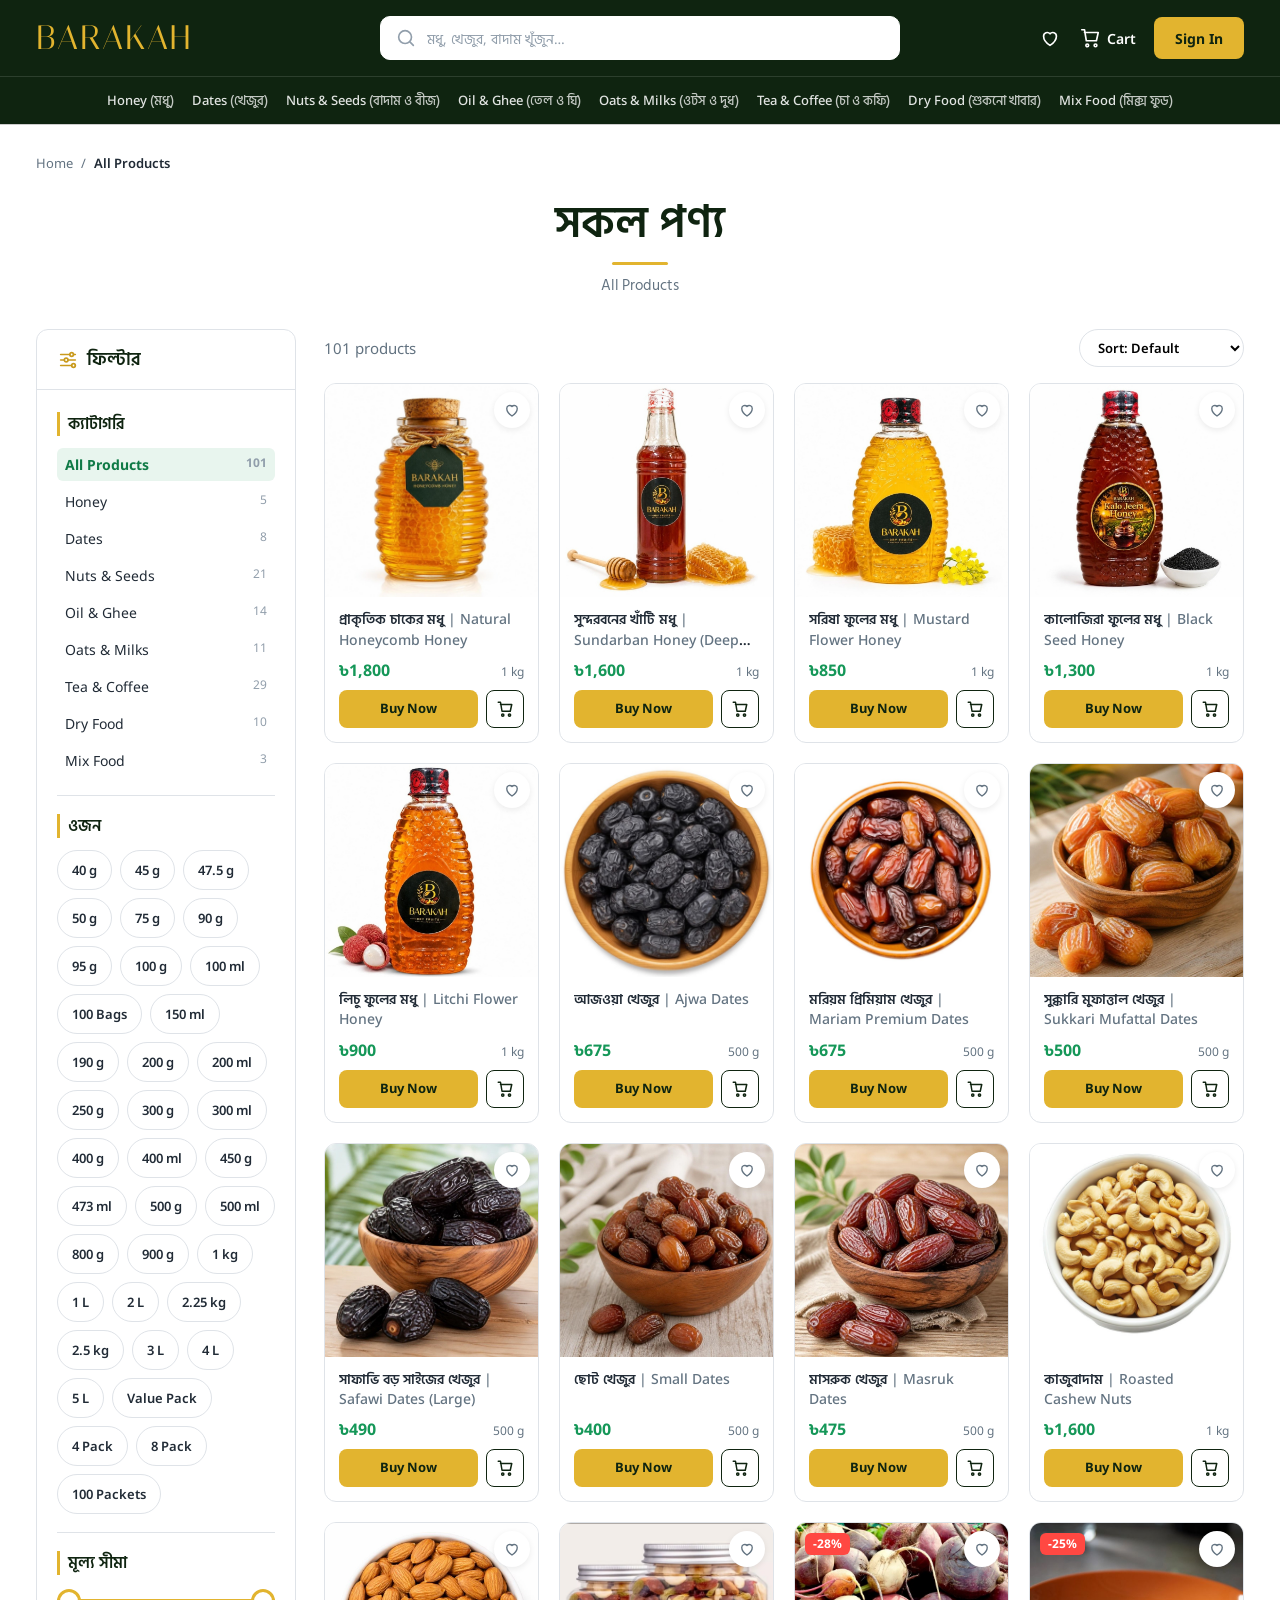
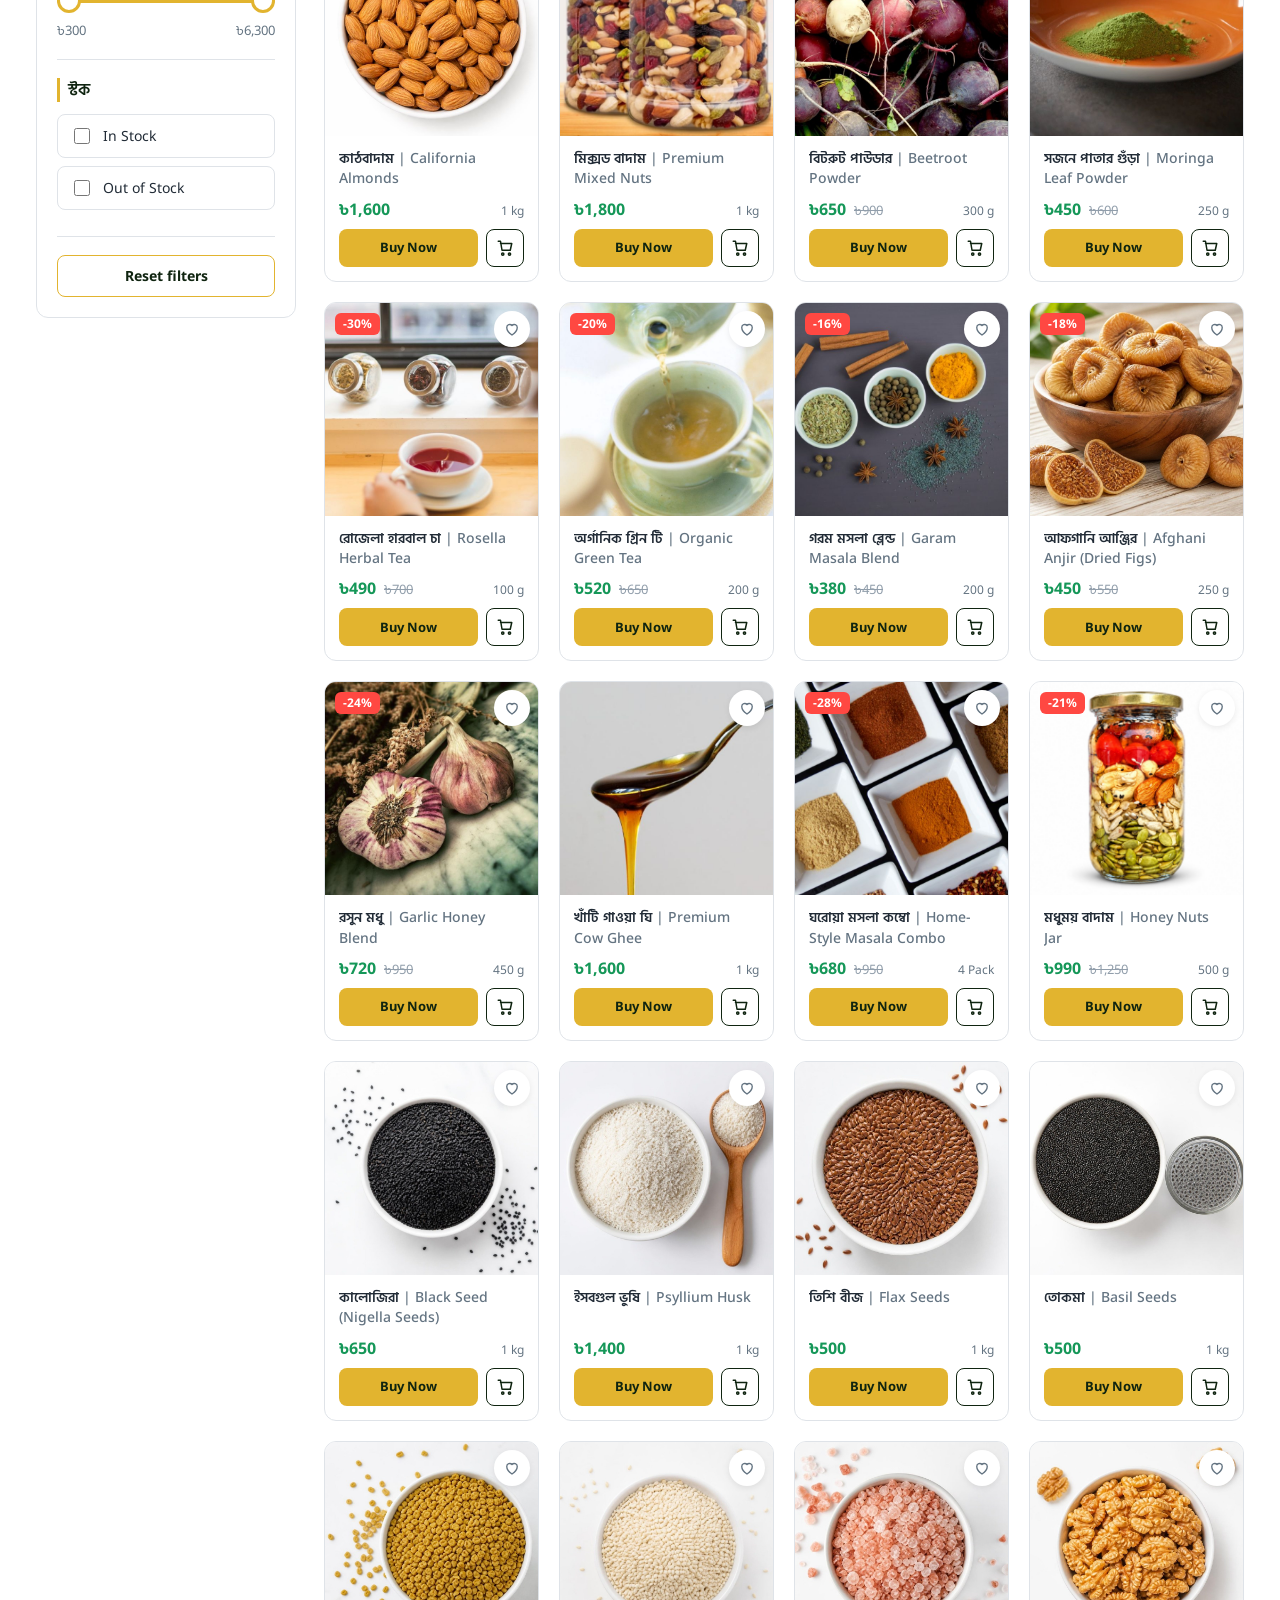
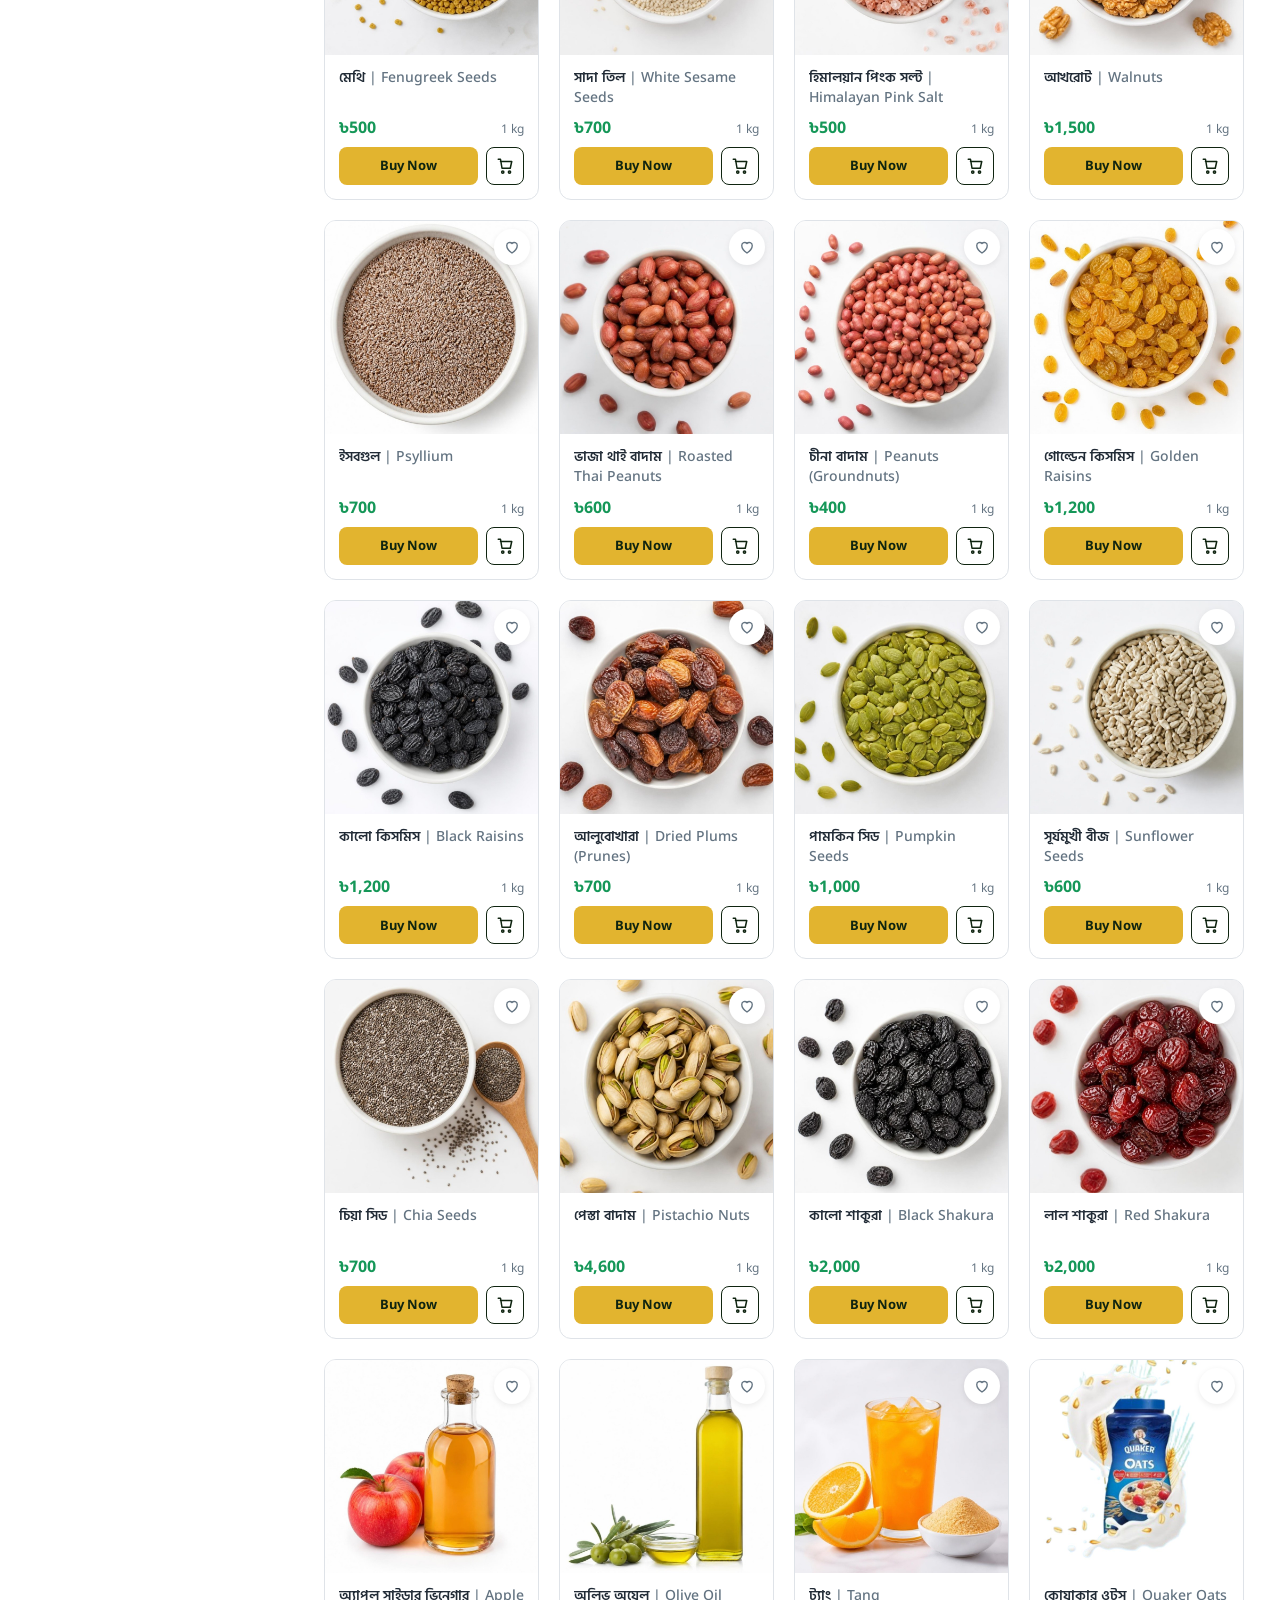
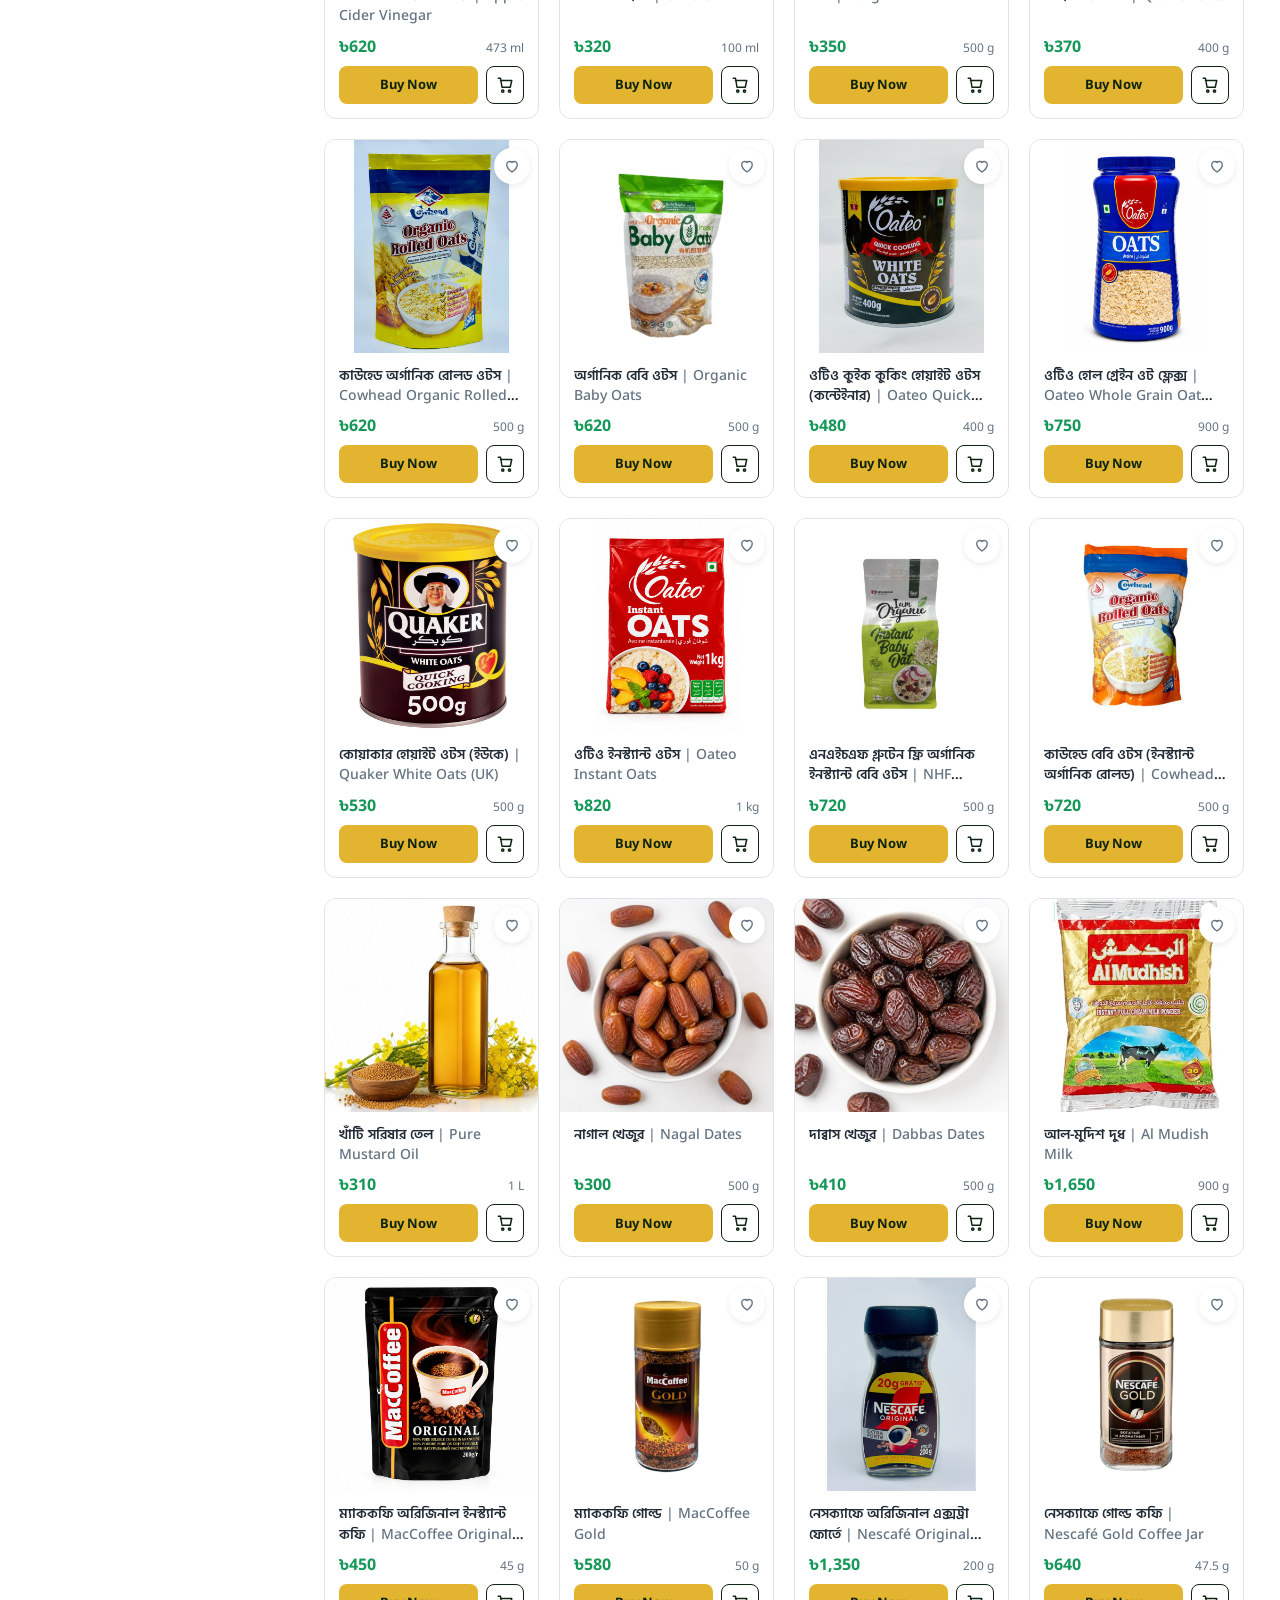
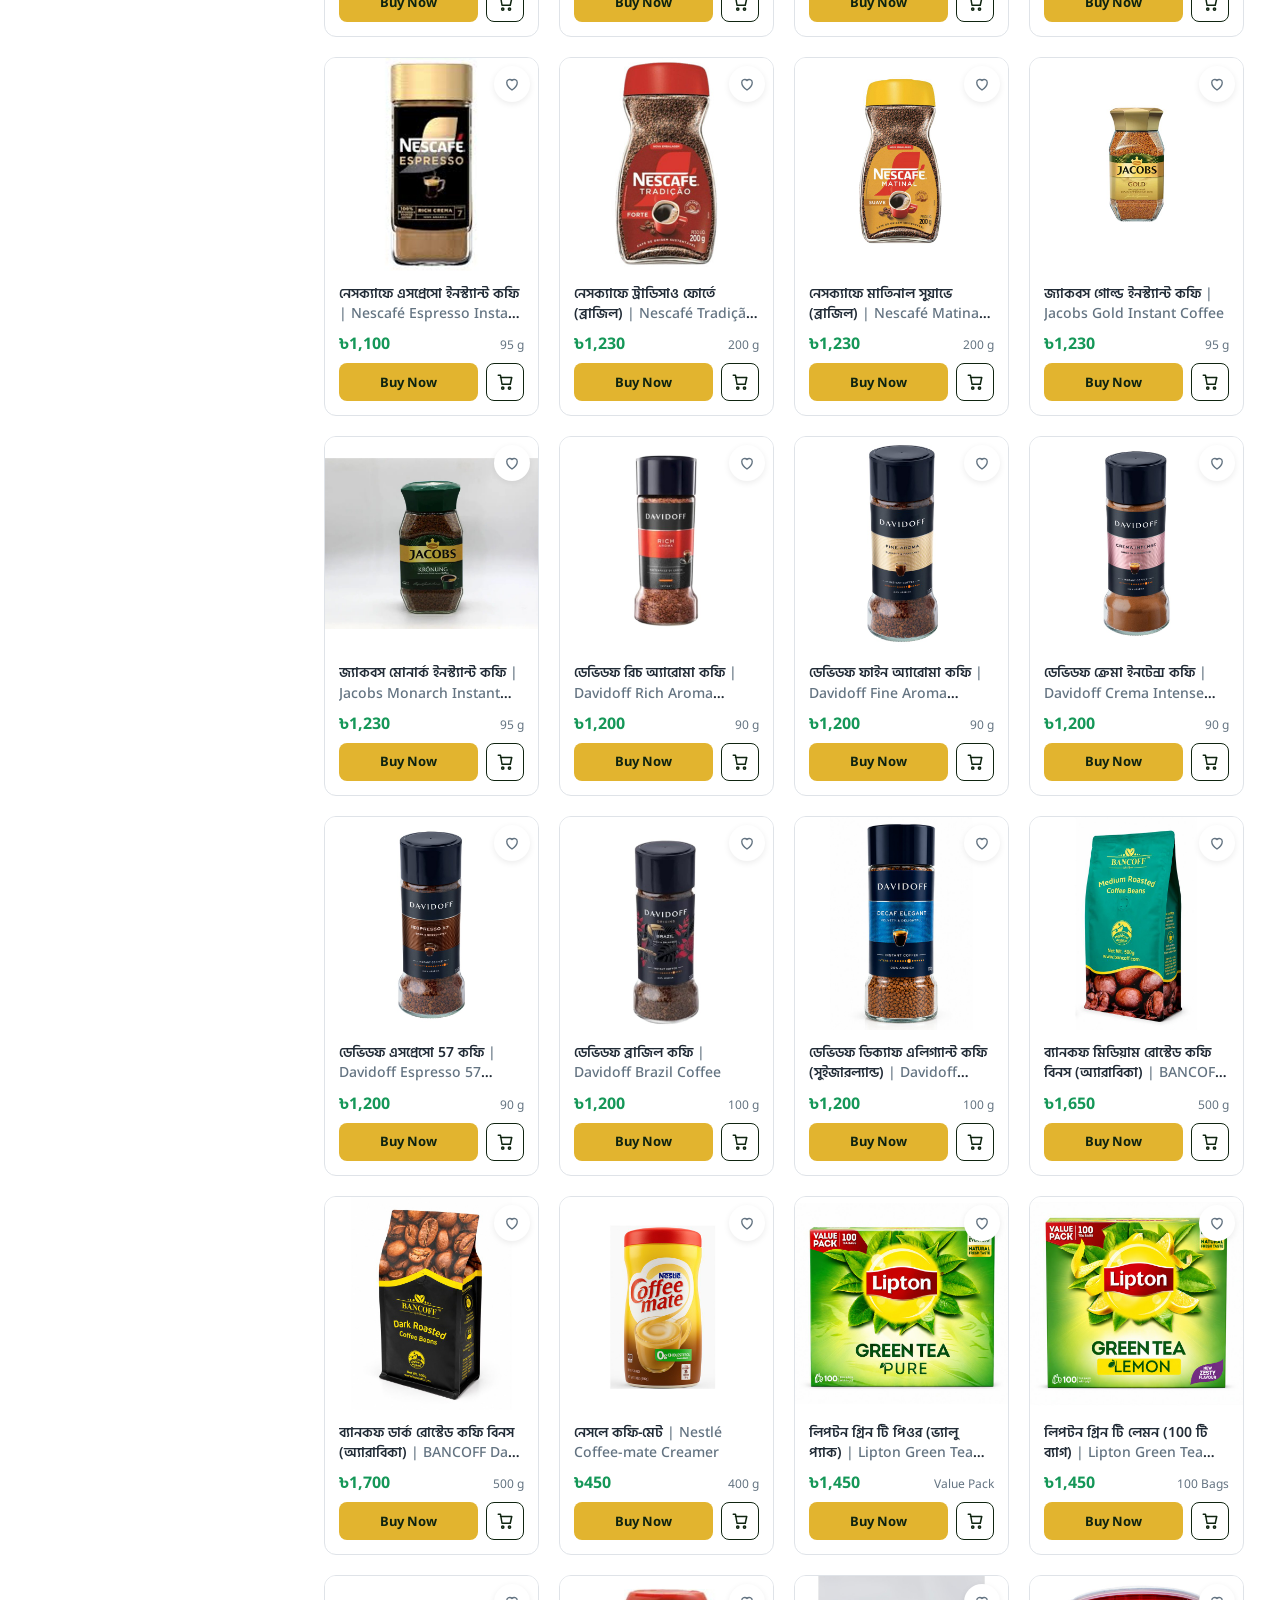
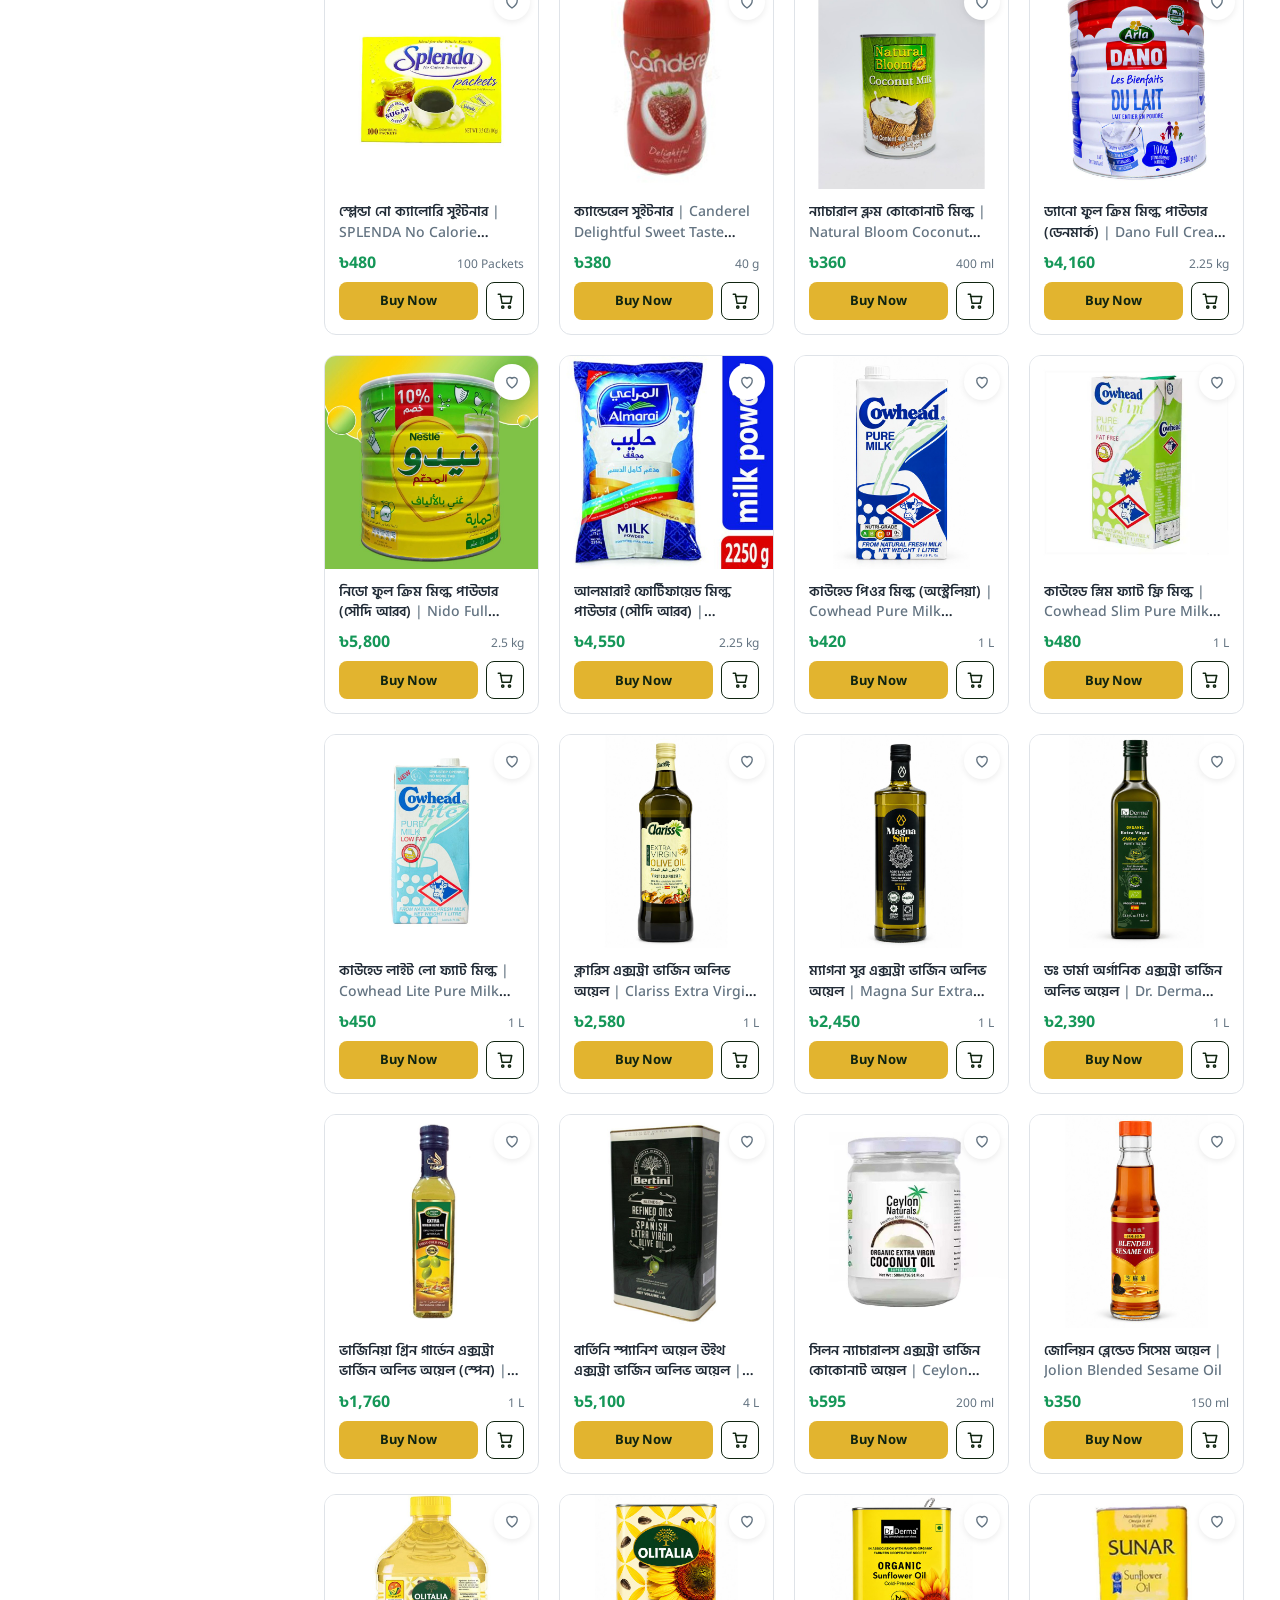
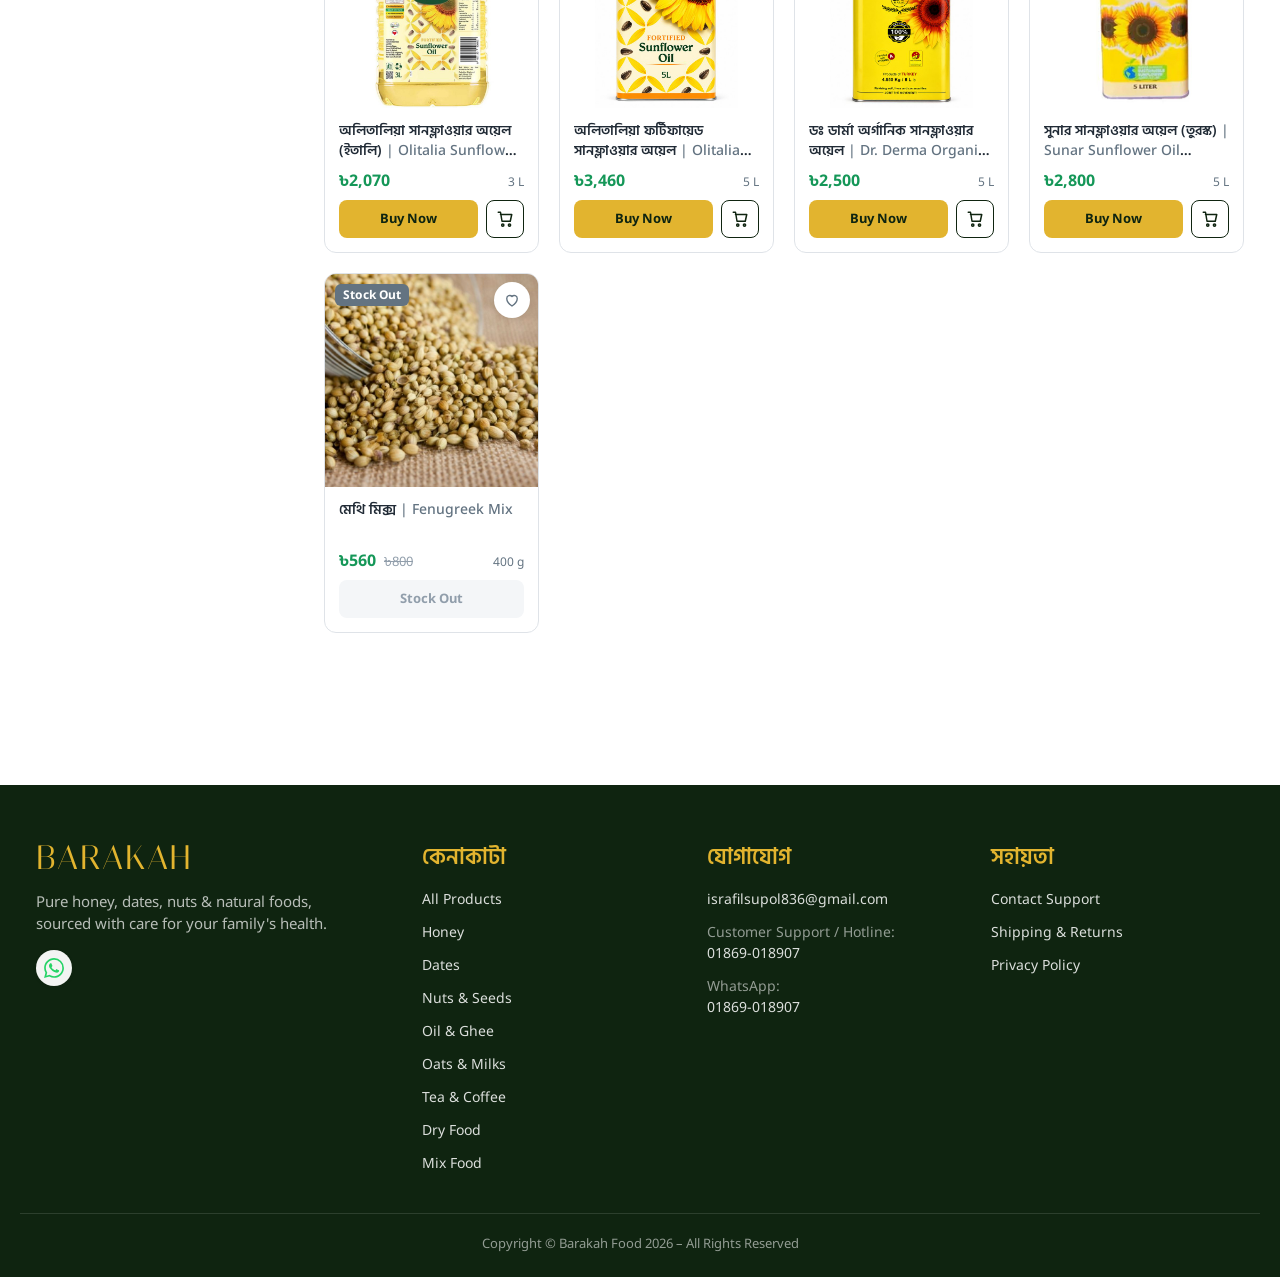
==== commit 7ed2f77f: "Product photo box is square so photos fill it fully Co-Authored-By: Claude Opus 5.5 <noreply@anthrop" ====
--- a/category.html
+++ b/category.html
@@ -9,7 +9,7 @@
 <link rel="preconnect" href="https://fonts.googleapis.com">
 <link rel="preconnect" href="https://fonts.gstatic.com" crossorigin>
 <link href="https://fonts.googleapis.com/css2?family=Noto+Sans:wght@400;500;600;700&family=Hind+Siliguri:wght@400;500;600;700&family=Italiana&display=swap" rel="stylesheet">
-<link rel="stylesheet" href="styles.css?v=202610291304">
+<link rel="stylesheet" href="styles.css?v=202610291307">
 </head>
 <body data-page="category">
 
@@ -75,8 +75,8 @@
   </div>
 </main>
 
-<script src="data.js?v=202610291304"></script>
-<script src="common.js?v=202610291304"></script>
-<script src="category.js?v=202610291304"></script>
+<script src="data.js?v=202610291307"></script>
+<script src="common.js?v=202610291307"></script>
+<script src="category.js?v=202610291307"></script>
 </body>
 </html>
--- a/styles.css
+++ b/styles.css
@@ -999,3 +999,19 @@
   .pd-opts .pd-variants, .pd-opts .pd-qty { margin: 0; }
   .pd-opts .pd-qty { margin-left: auto; }
 }
+/* product photo: whole photo shown, side gaps filled with a soft blurred copy so the box always looks full */
+.pd-main-img { background: #fff; }
+.pd-main-img .pd-img-bg { position: absolute; inset: -20px; width: calc(100% + 40px); height: calc(100% + 40px); object-fit: cover; filter: blur(18px) saturate(1.1); opacity: .55; z-index: 0; }
+.pd-main-img #mainImg { position: relative; z-index: 1; object-fit: contain; }
+.pd-main-img .pd-wish, .pd-main-img .badge { z-index: 2; }
+/* photo box is a square matching the square product photos: no empty side gaps */
+.pd-main-img .pd-img-bg { display: none; }
+@media (max-width: 640px) {
+  .pd-gallery { justify-content: center; grid-template-columns: 46px auto; }
+  .pd-gallery.single { grid-template-columns: auto; }
+  .pd-main-img, .pd-gallery.single .pd-main-img { aspect-ratio: 1 / 1; height: clamp(150px, 30vh, 250px); width: auto; margin: 0; }
+  .pd-main-img #mainImg { object-fit: cover; }
+  .pd-thumbs { max-height: clamp(150px, 30vh, 250px); }
+}
+@media (max-width: 640px) { .pd-main-img, .pd-gallery.single .pd-main-img { height: clamp(128px, 26vh, 250px); } .pd-thumbs { max-height: clamp(128px, 26vh, 250px); } }
+@media (max-width: 640px) and (max-height: 640px) { .pd-price { margin-bottom: 10px; } .pd-opts { margin-bottom: 10px; } .pd-main-img, .pd-gallery.single .pd-main-img { height: 120px; } .pd-thumbs { max-height: 120px; } .pd-actions .btn { height: 40px; } }
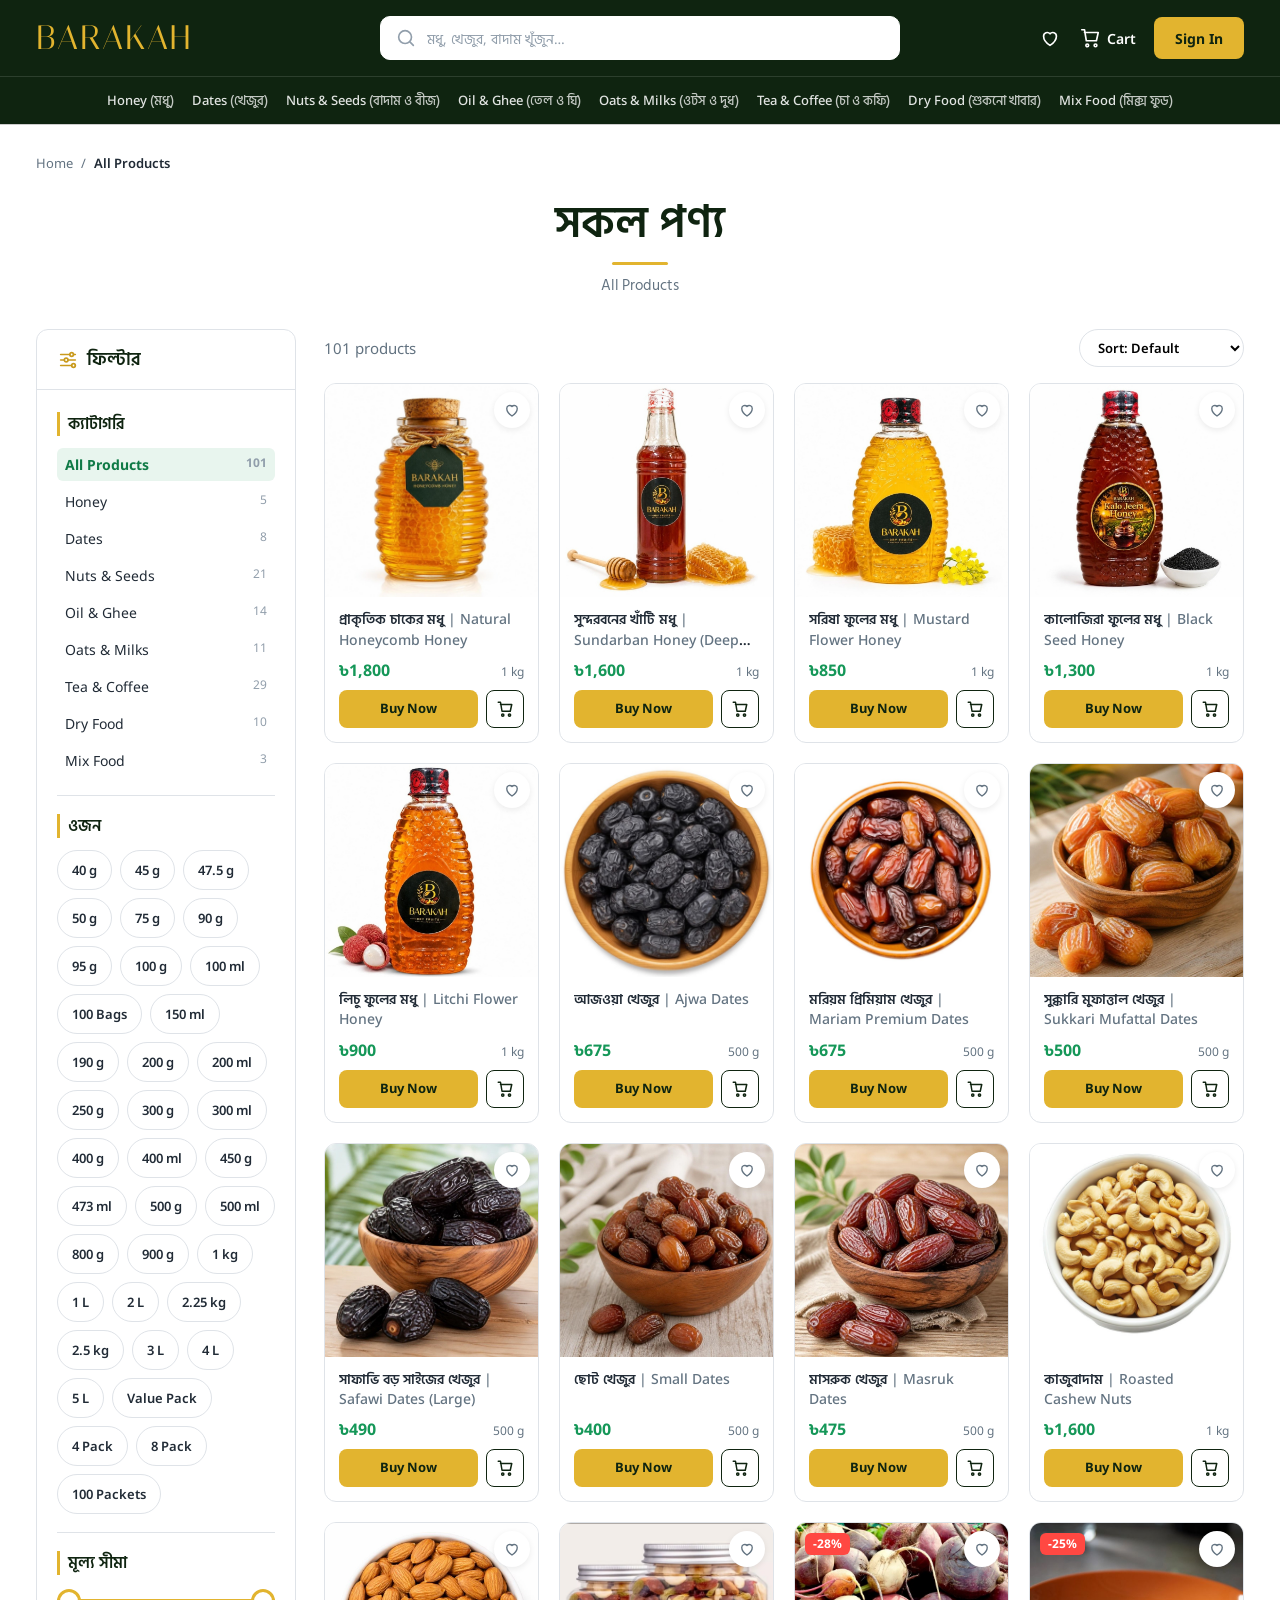
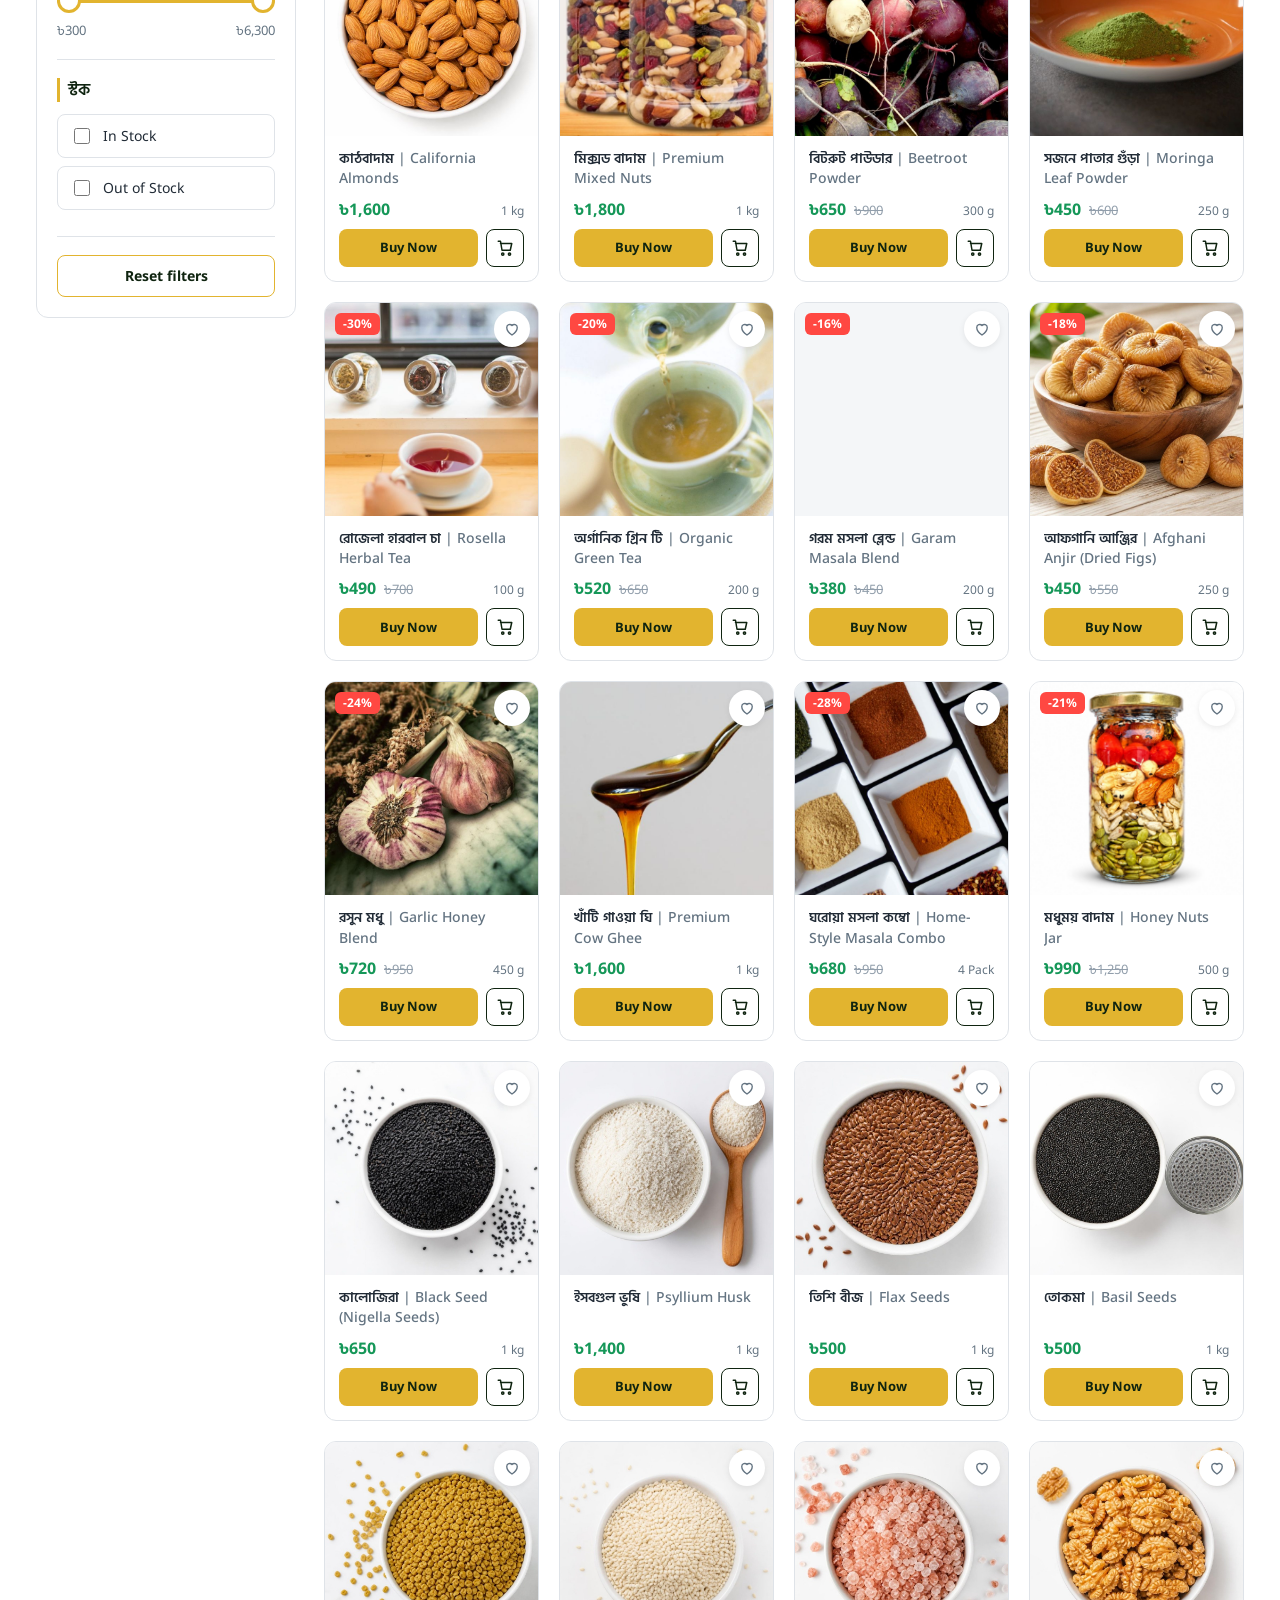
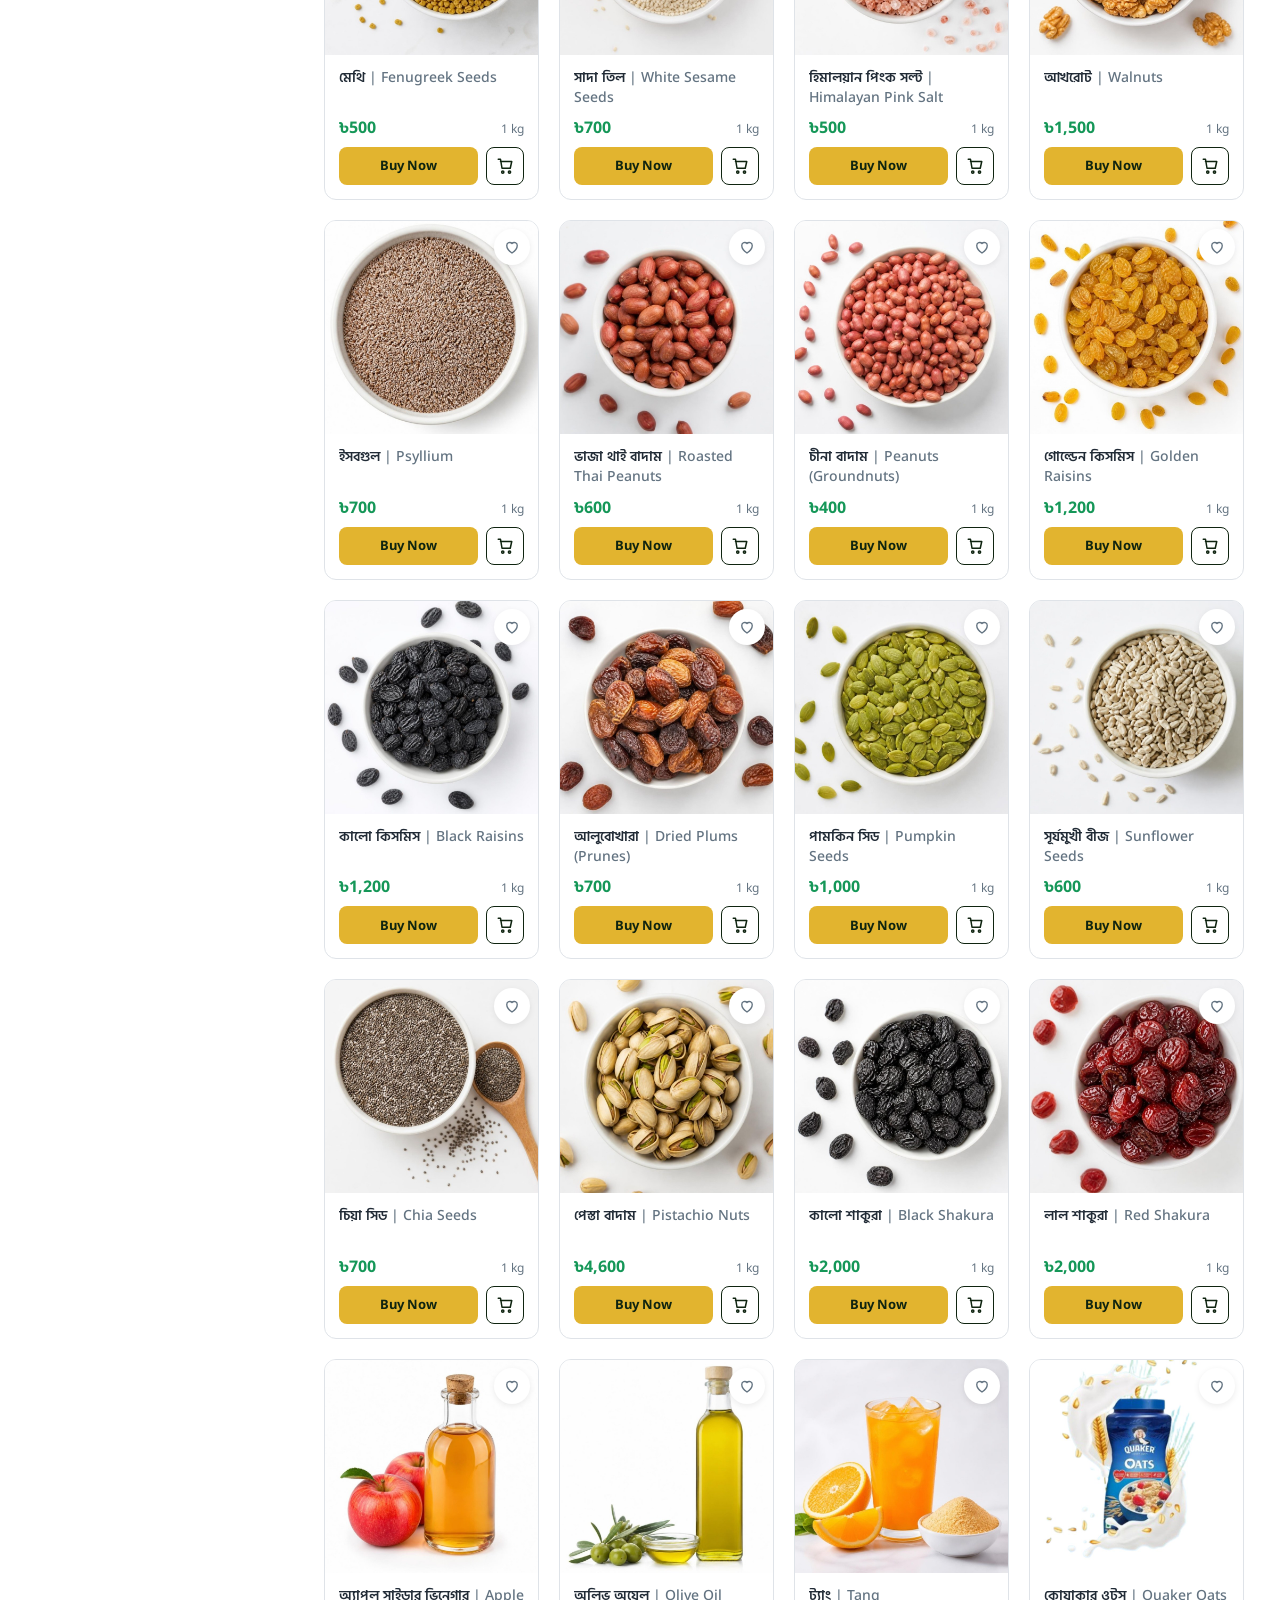
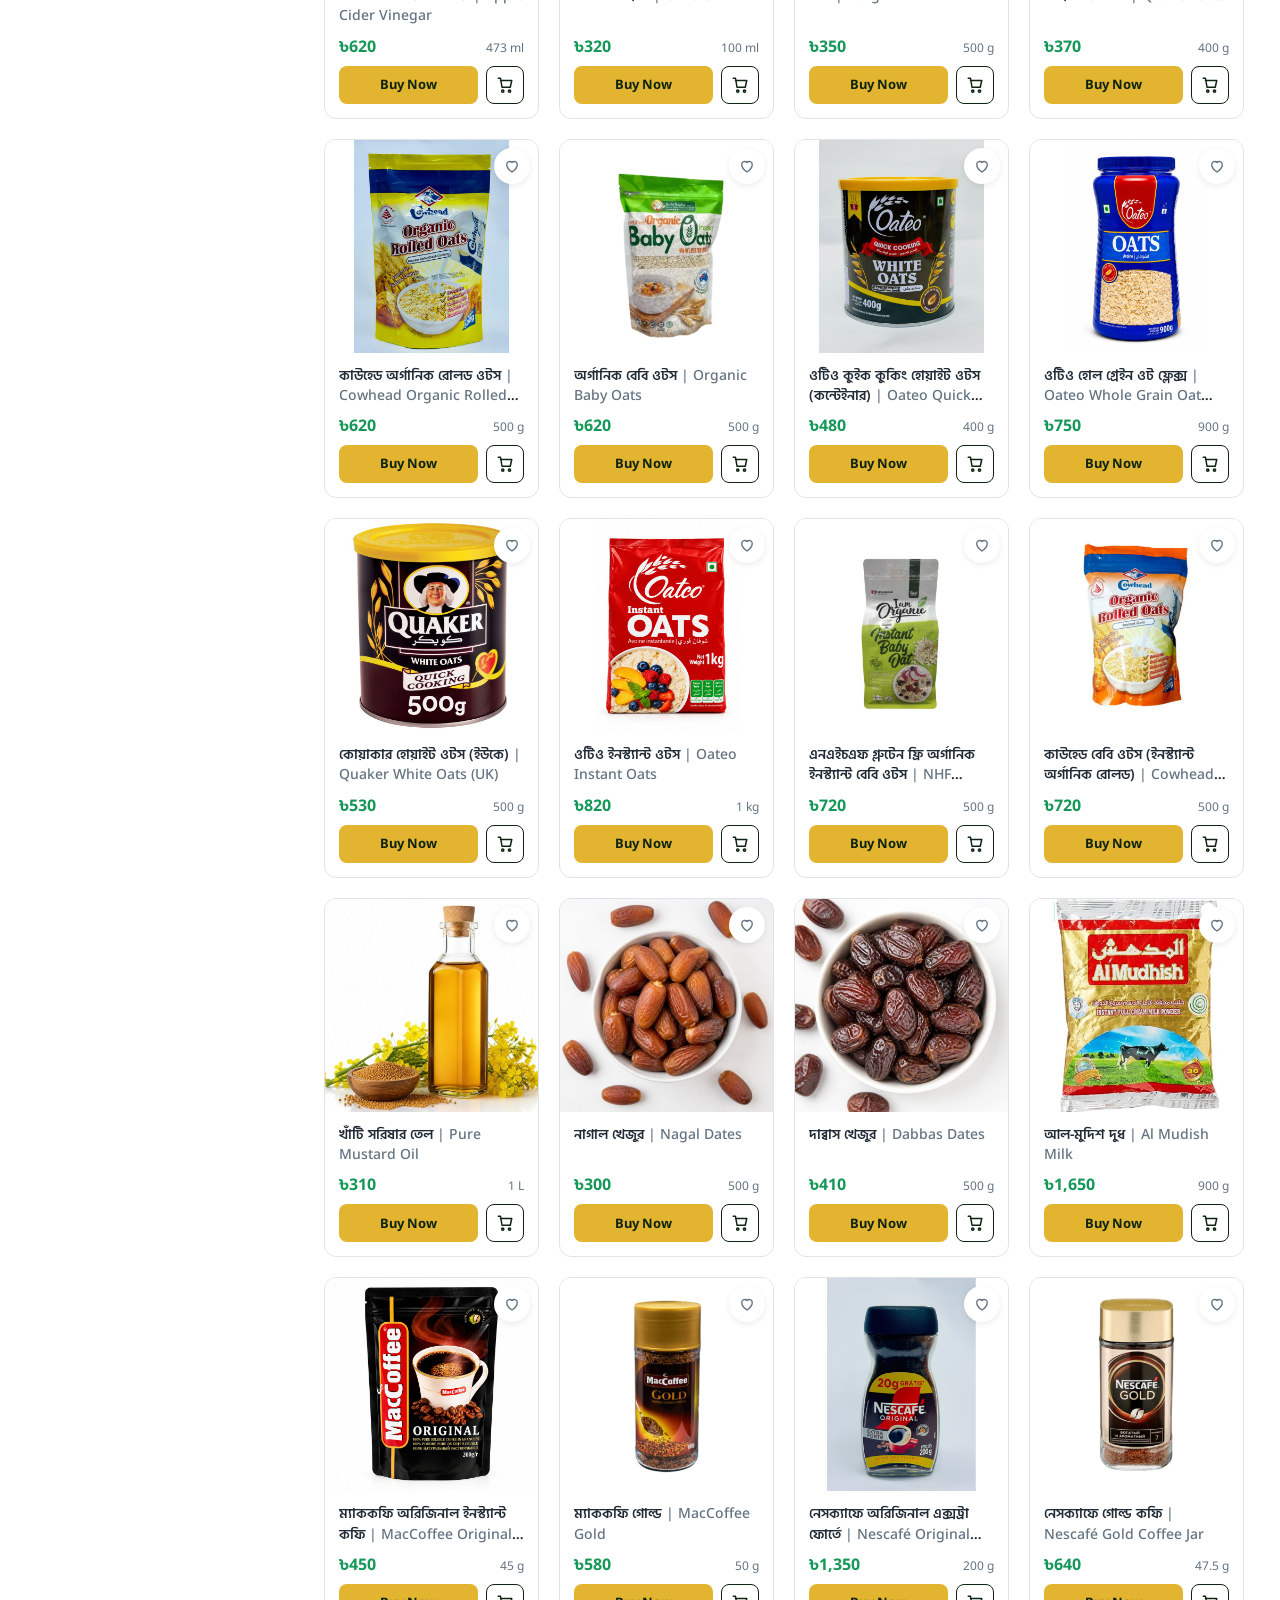
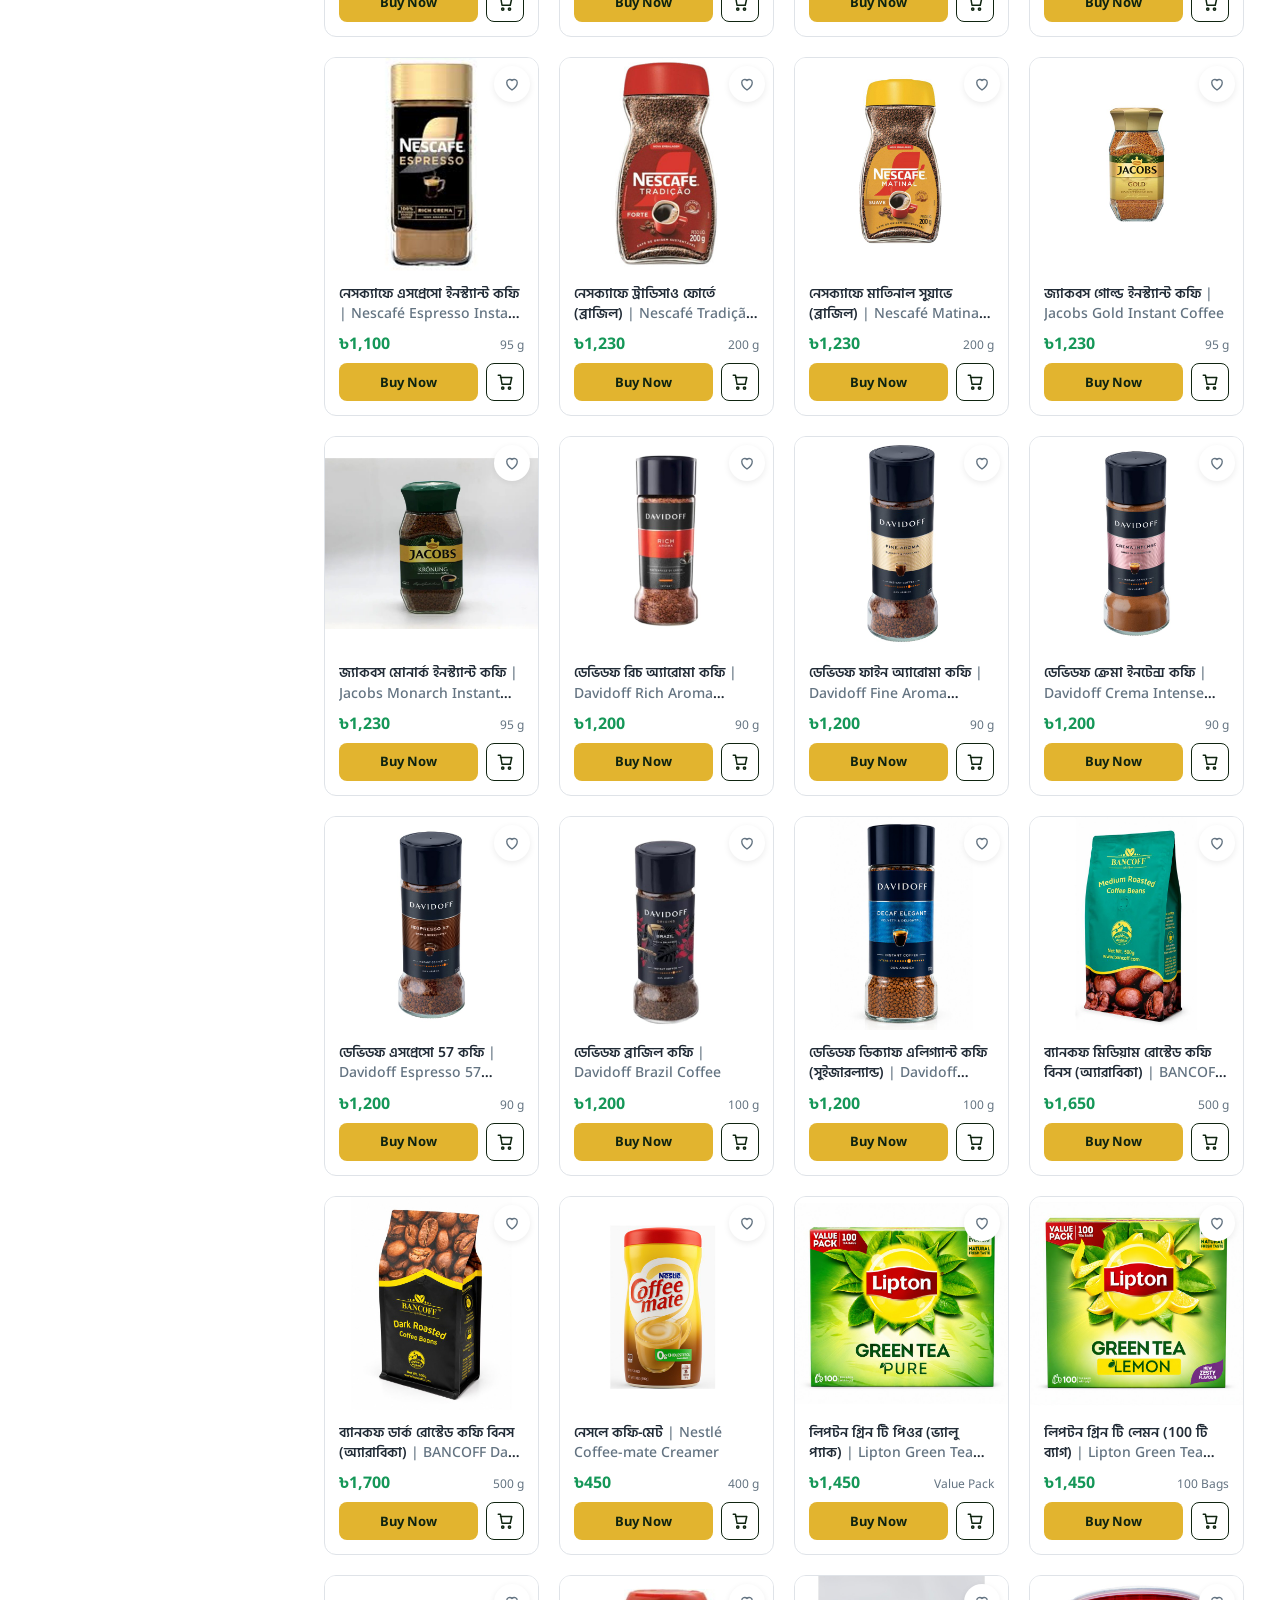
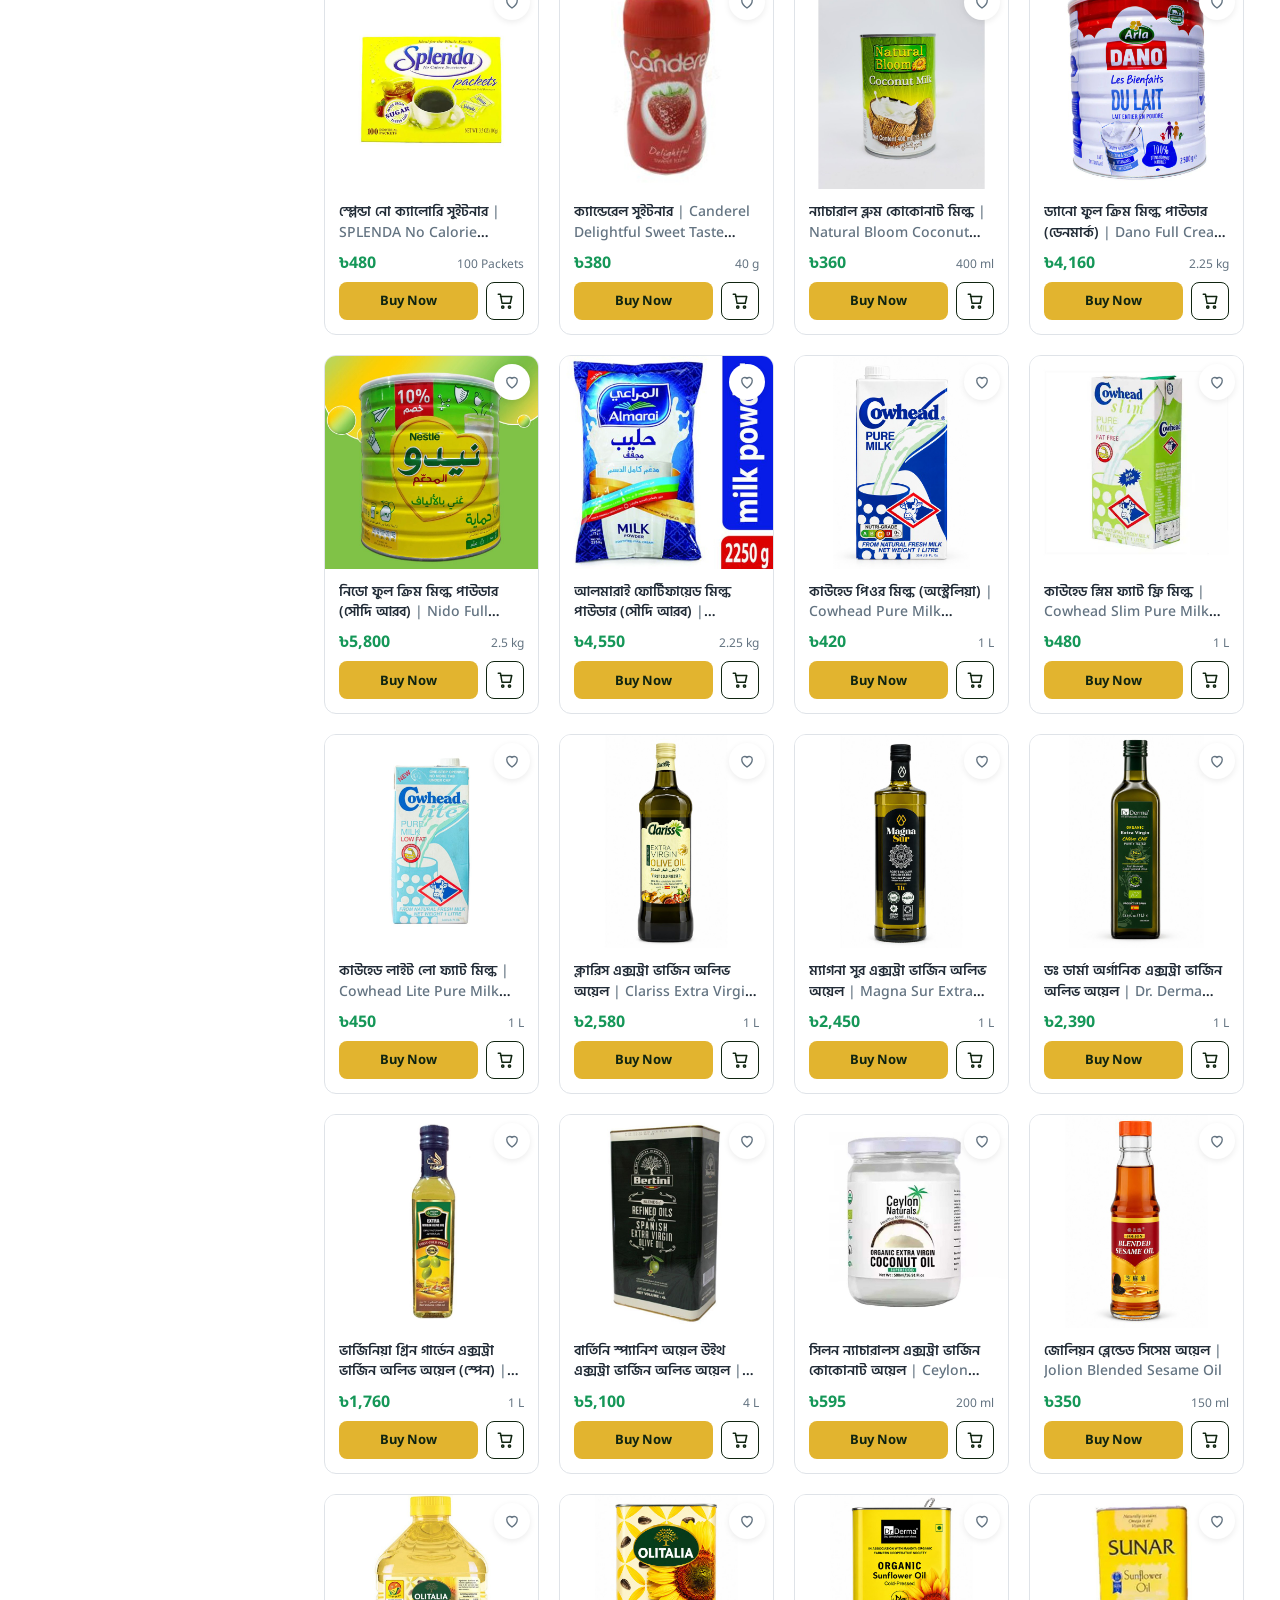
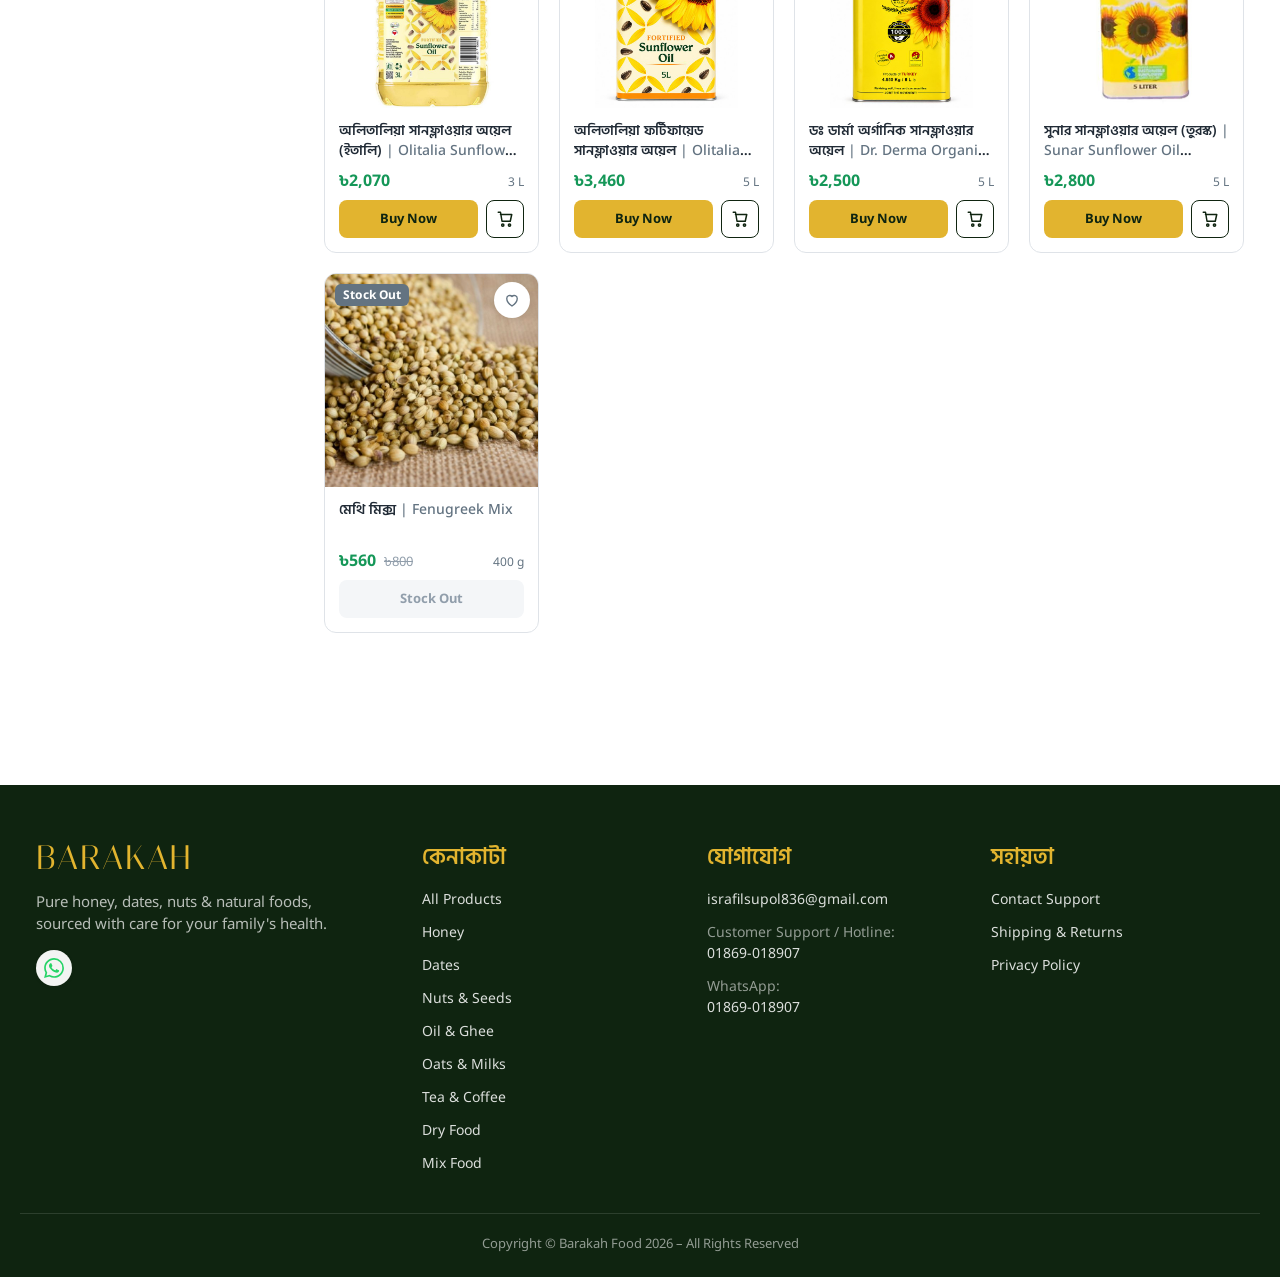
==== commit c4fa54d4: "Orders: Web3Forms as main email service, FormSubmit as backup Co-Authored-By: Claude Opus 5.5 <norep" ====
--- a/category.html
+++ b/category.html
@@ -9,7 +9,7 @@
 <link rel="preconnect" href="https://fonts.googleapis.com">
 <link rel="preconnect" href="https://fonts.gstatic.com" crossorigin>
 <link href="https://fonts.googleapis.com/css2?family=Noto+Sans:wght@400;500;600;700&family=Hind+Siliguri:wght@400;500;600;700&family=Italiana&display=swap" rel="stylesheet">
-<link rel="stylesheet" href="styles.css?v=202610291307">
+<link rel="stylesheet" href="styles.css?v=202610291440">
 </head>
 <body data-page="category">
 
@@ -75,8 +75,8 @@
   </div>
 </main>
 
-<script src="data.js?v=202610291307"></script>
-<script src="common.js?v=202610291307"></script>
-<script src="category.js?v=202610291307"></script>
+<script src="data.js?v=202610291440"></script>
+<script src="common.js?v=202610291440"></script>
+<script src="category.js?v=202610291440"></script>
 </body>
 </html>
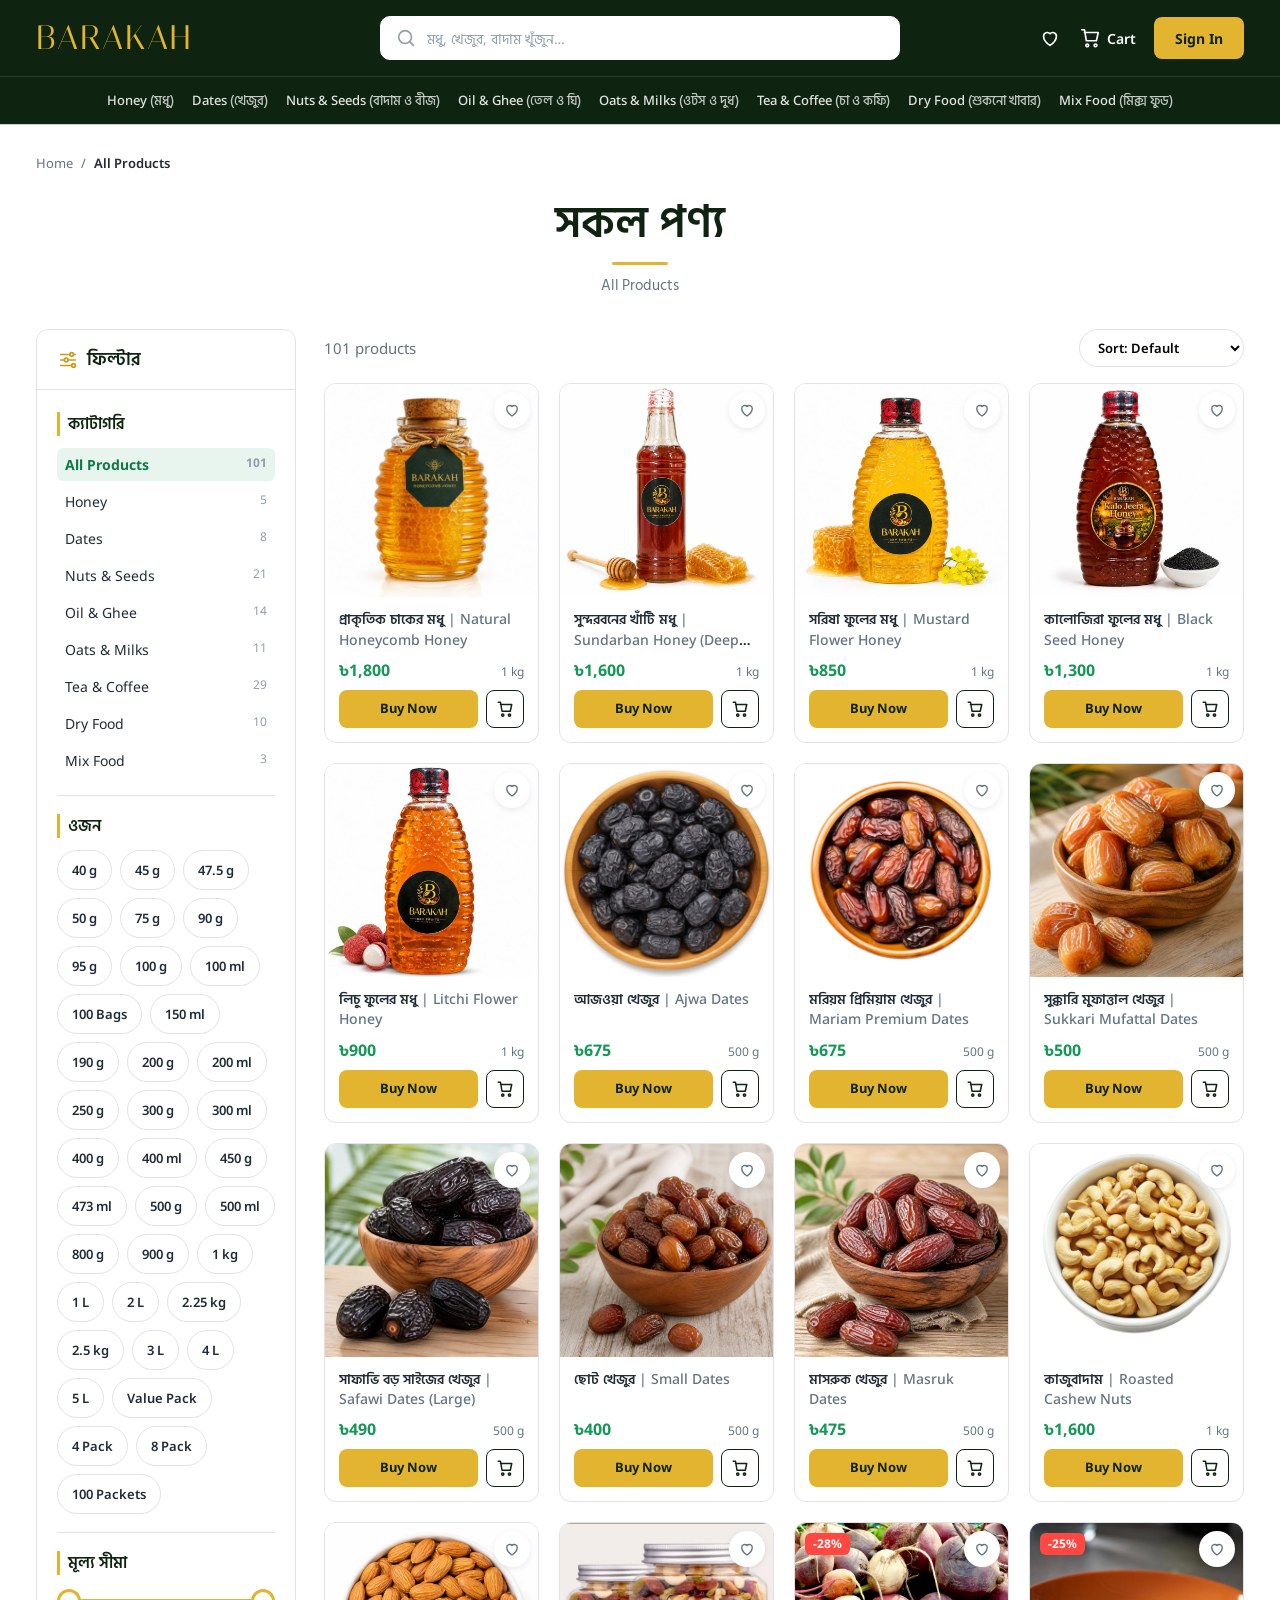
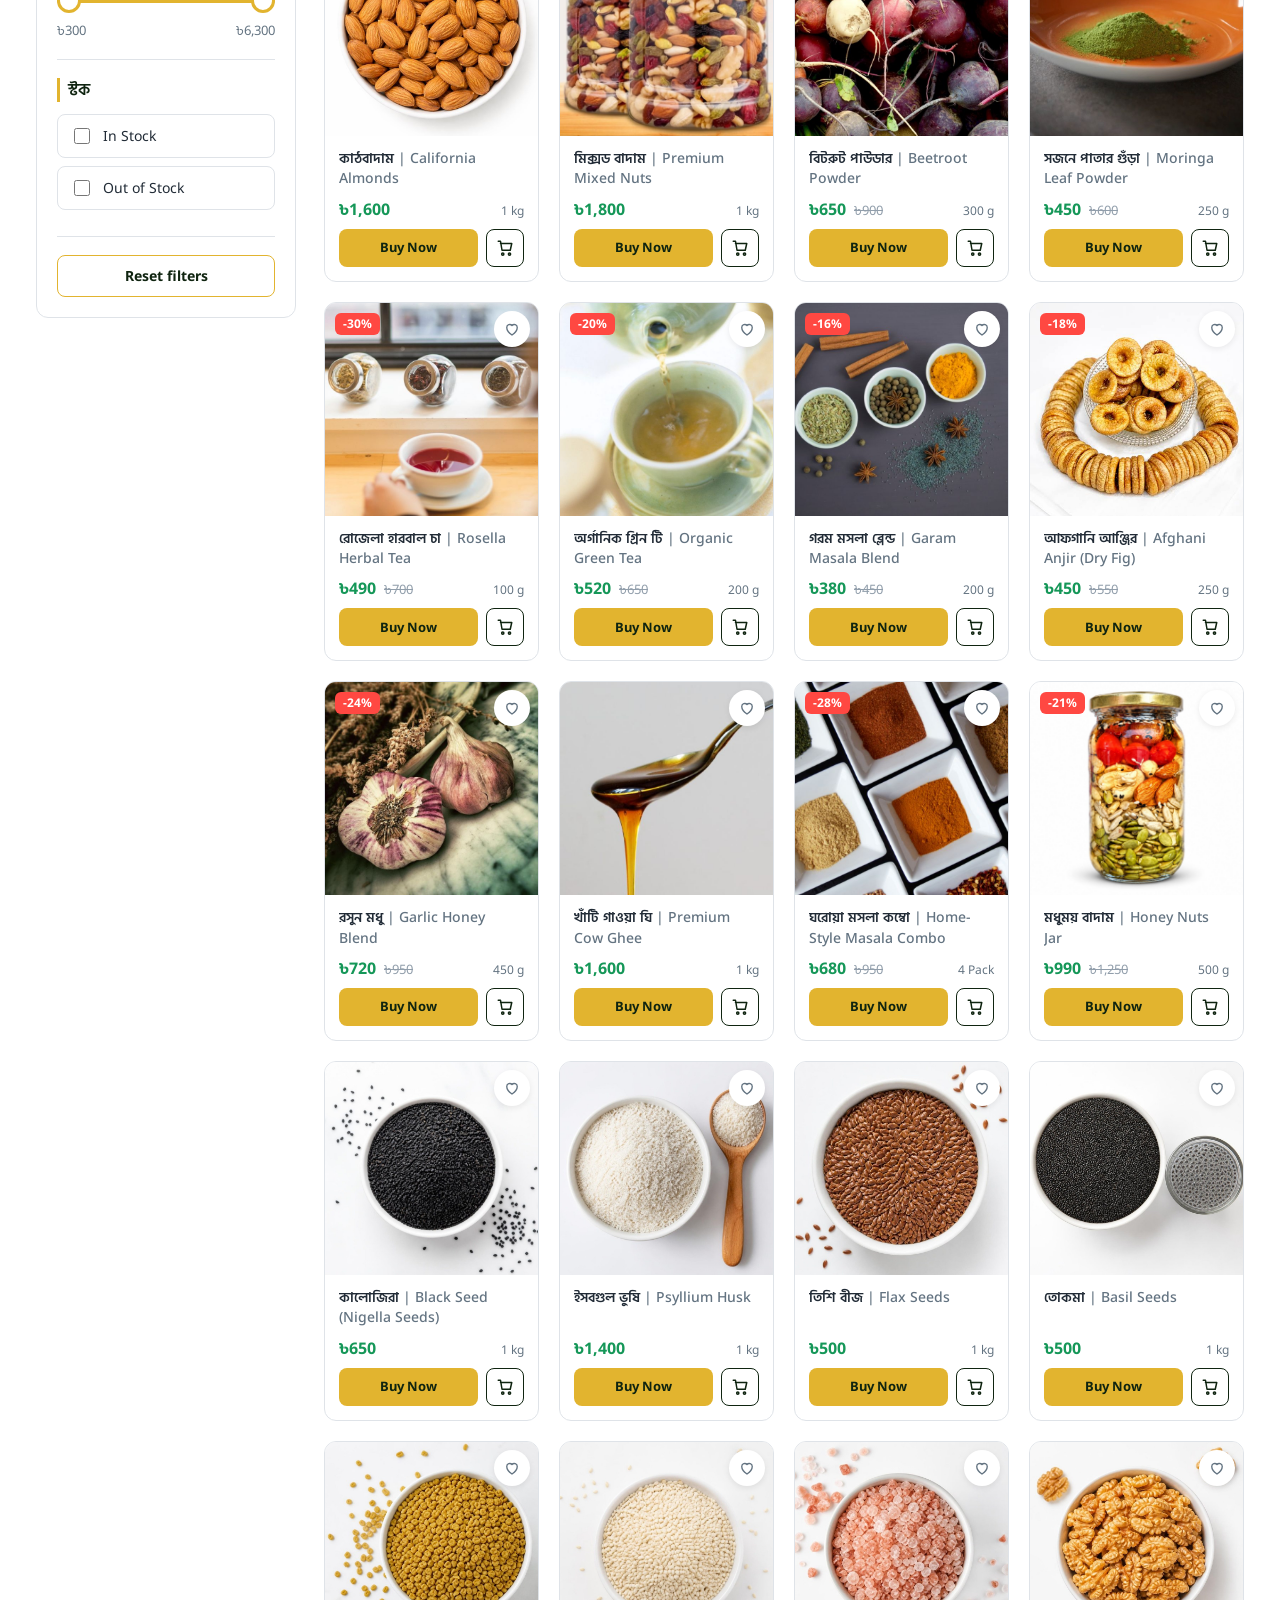
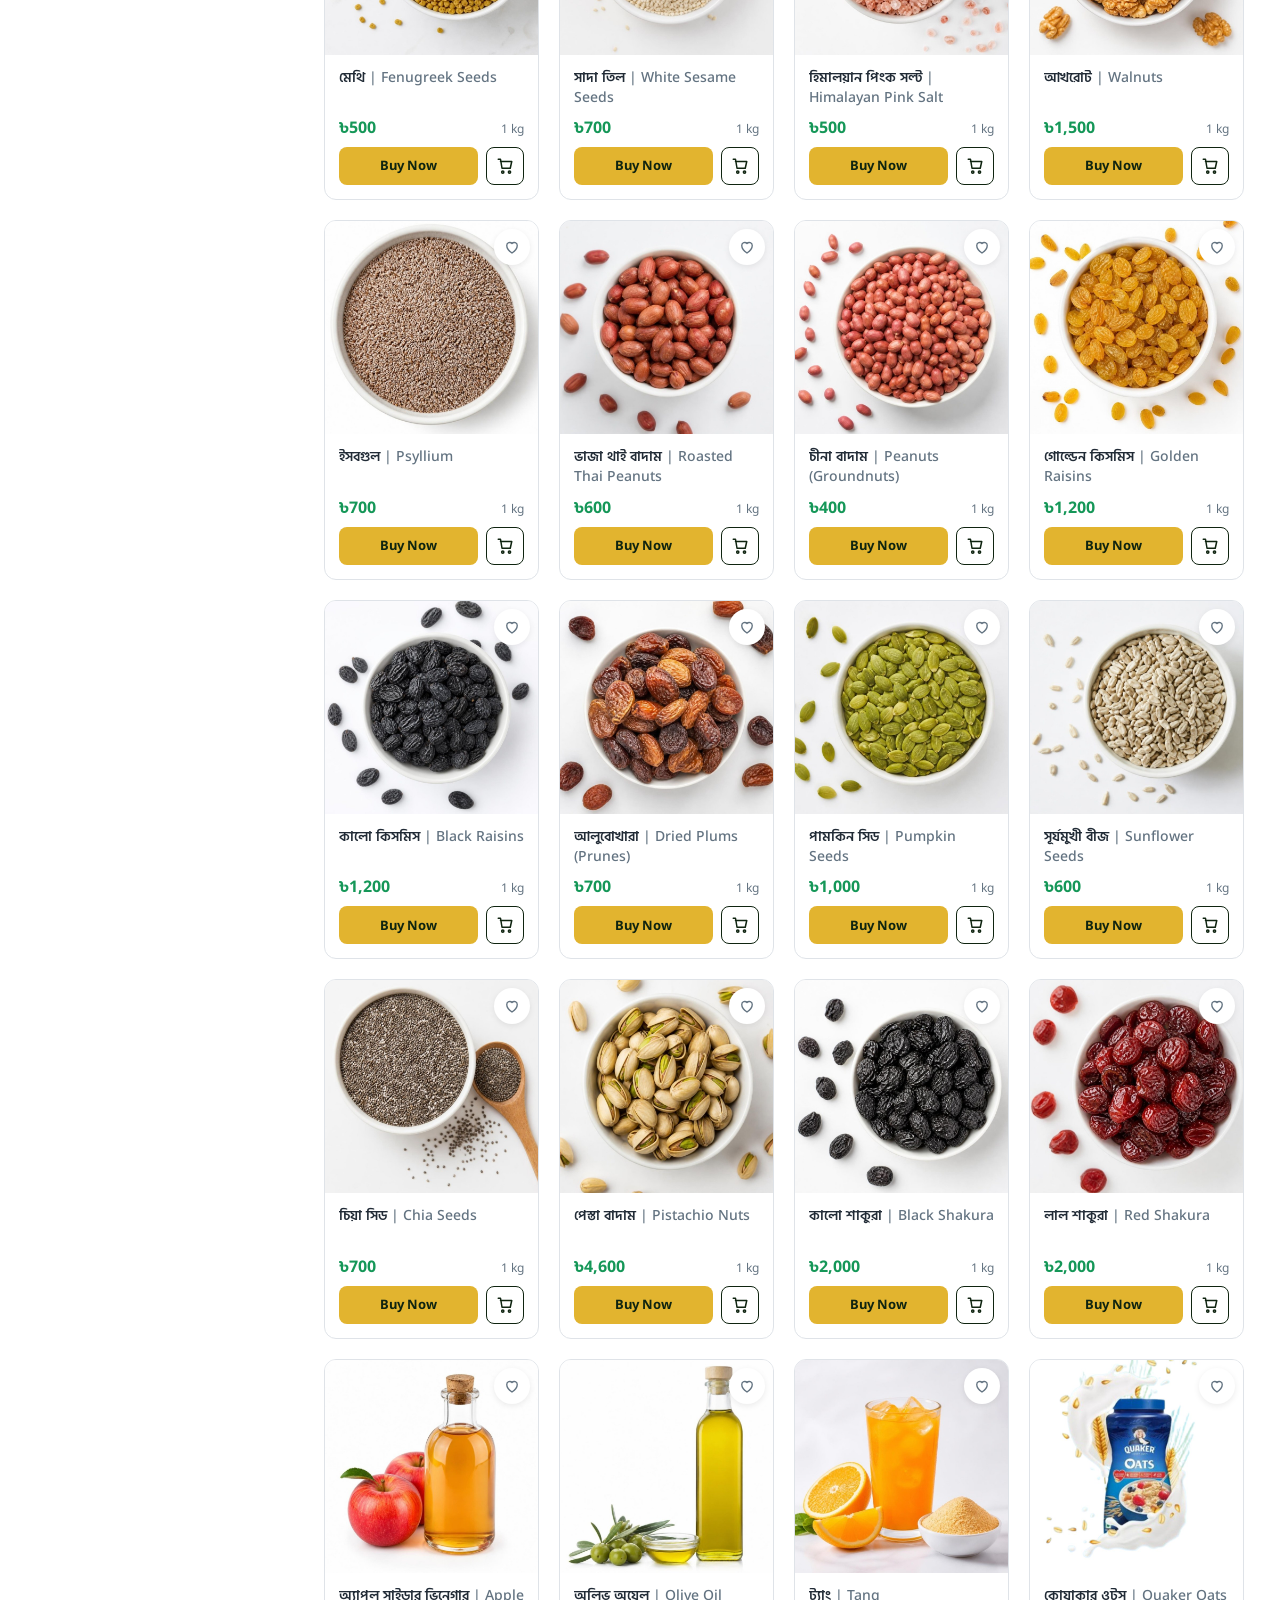
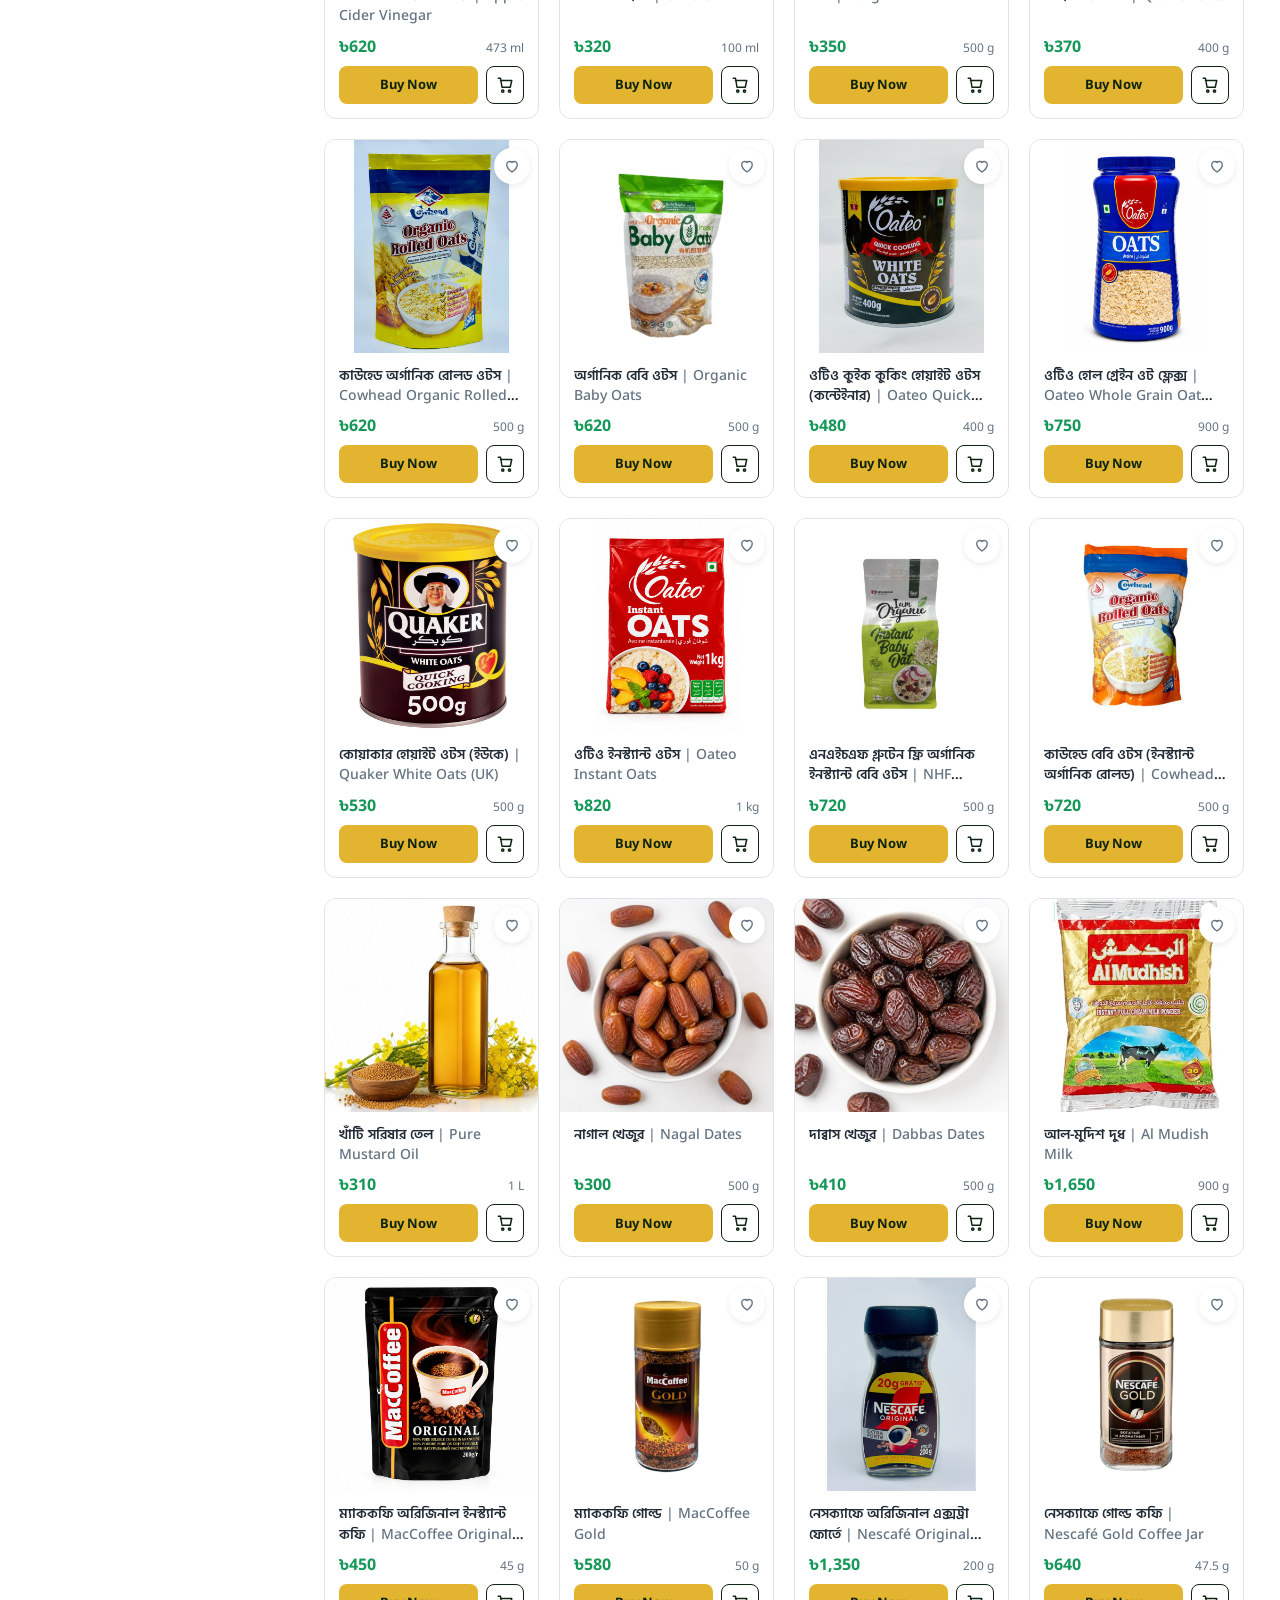
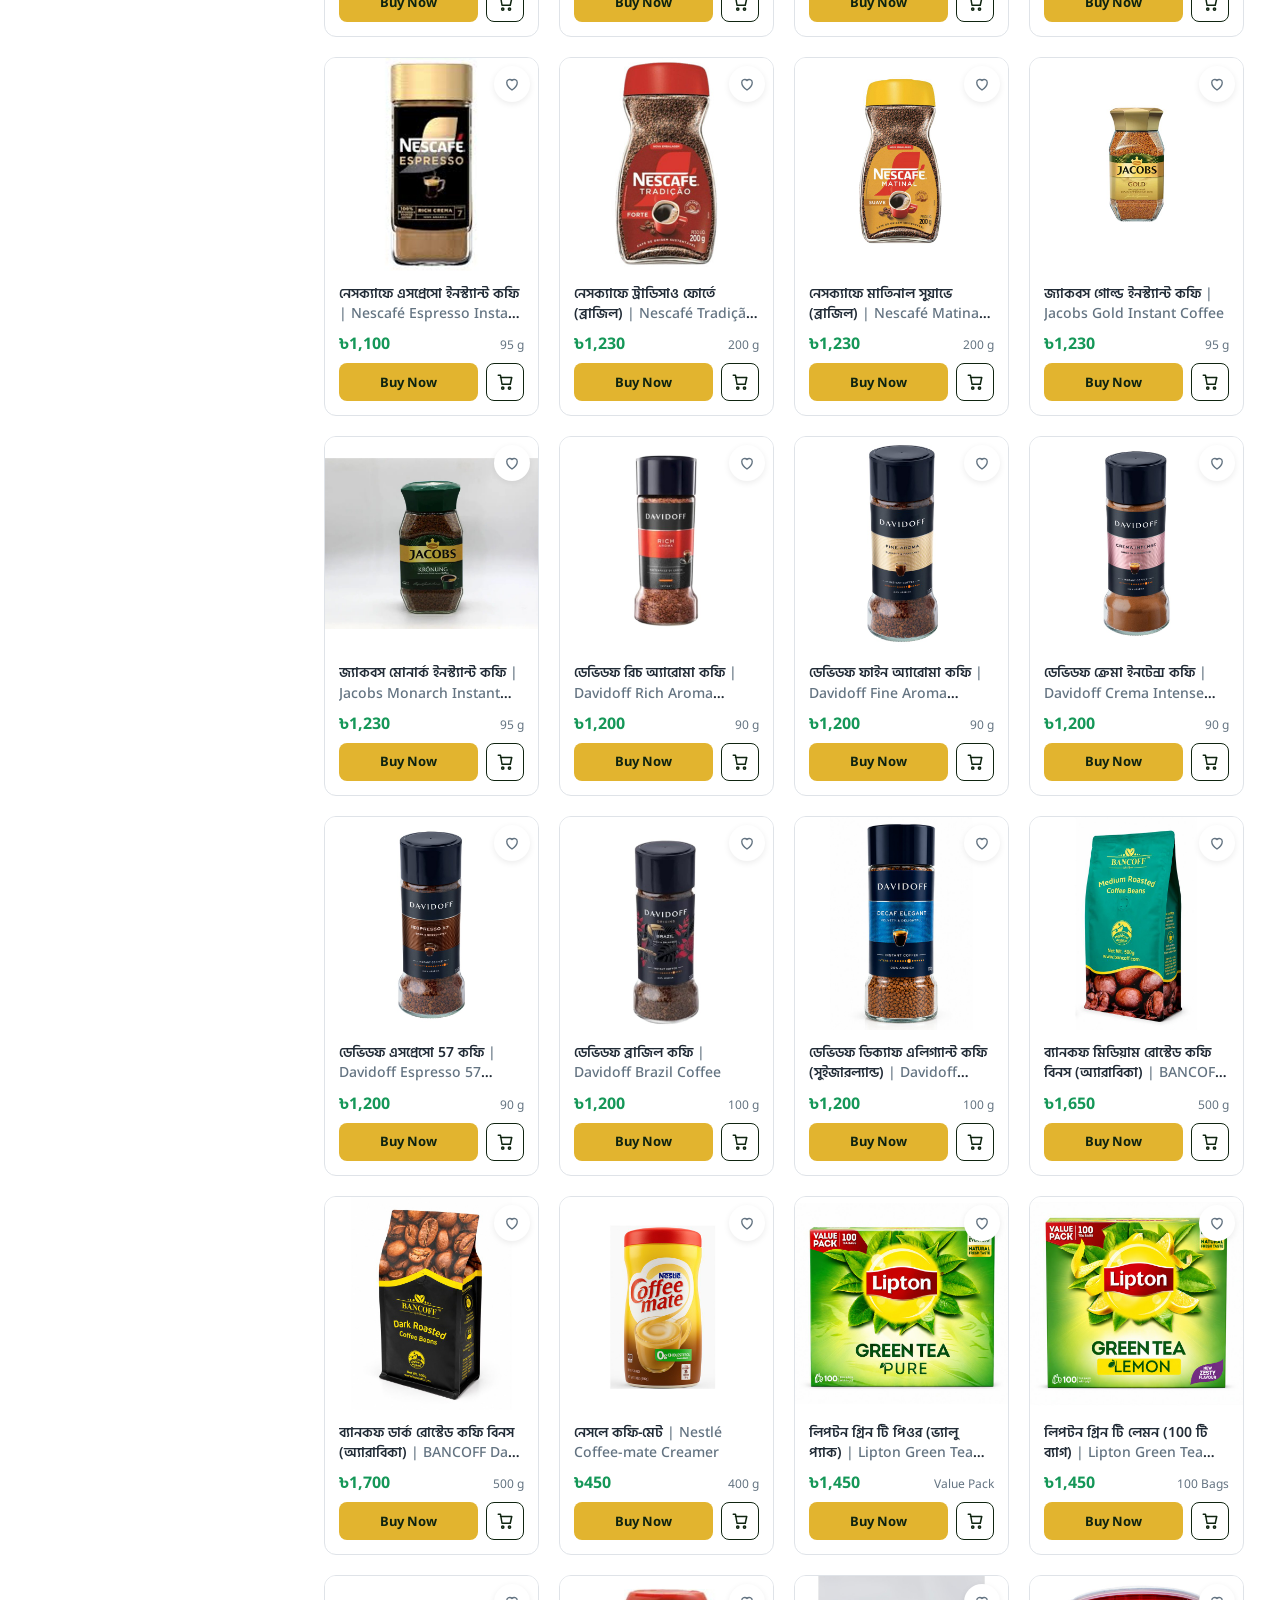
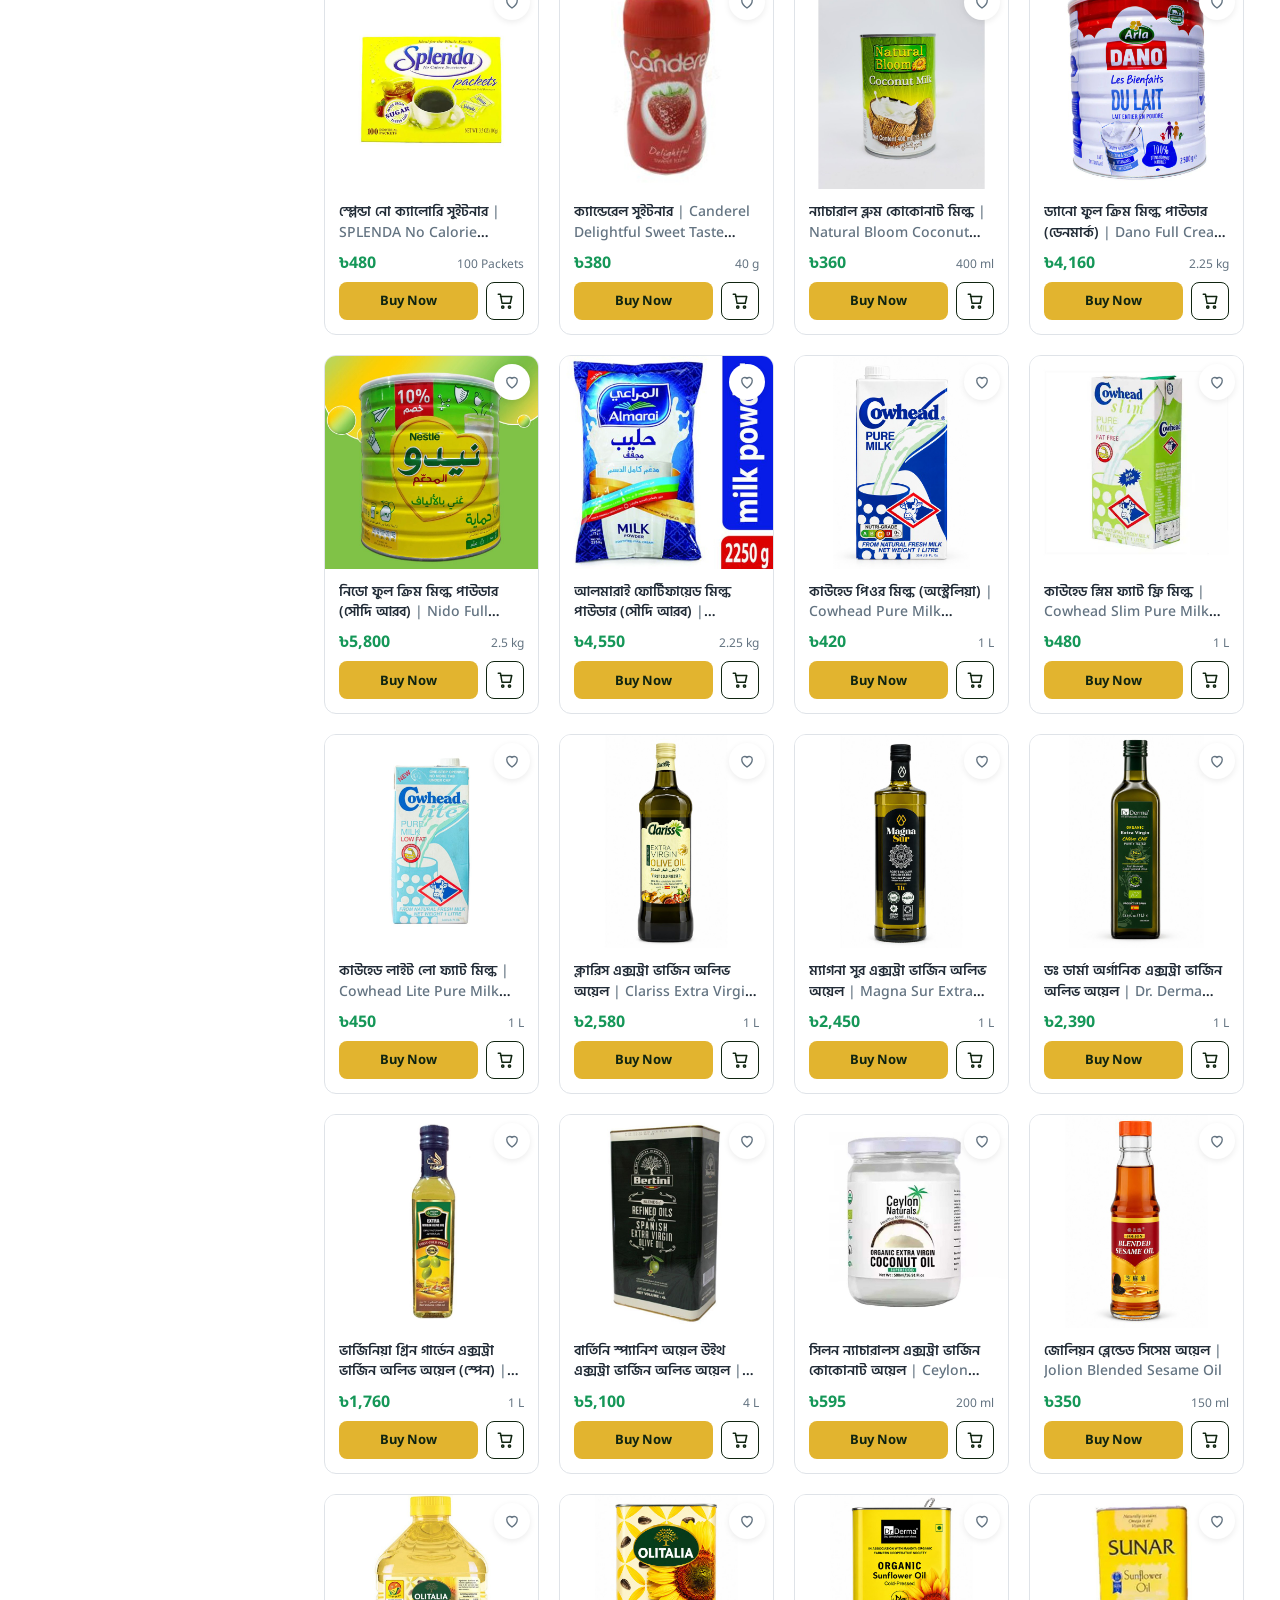
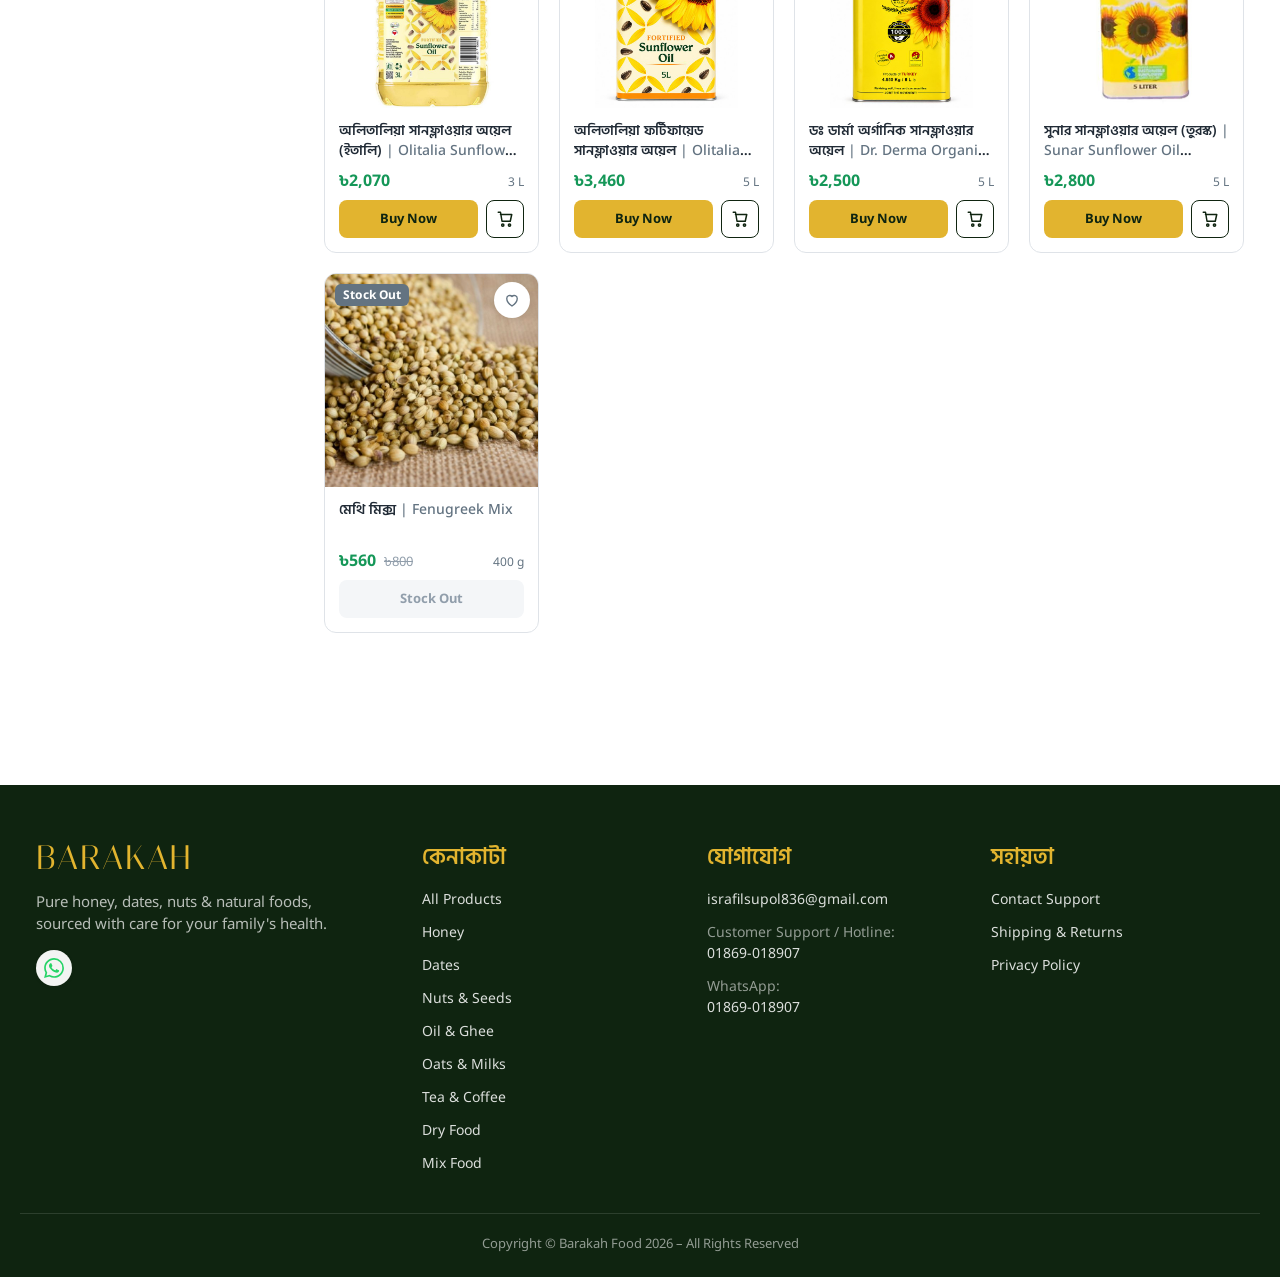
==== commit 0d80e6df: "Afghani Anjir: new main photo, name Dry Fig Co-Authored-By: Claude Opus 5.5 <noreply@anthropic.com>" ====
--- a/category.html
+++ b/category.html
@@ -9,7 +9,7 @@
 <link rel="preconnect" href="https://fonts.googleapis.com">
 <link rel="preconnect" href="https://fonts.gstatic.com" crossorigin>
 <link href="https://fonts.googleapis.com/css2?family=Noto+Sans:wght@400;500;600;700&family=Hind+Siliguri:wght@400;500;600;700&family=Italiana&display=swap" rel="stylesheet">
-<link rel="stylesheet" href="styles.css?v=202610291440">
+<link rel="stylesheet" href="styles.css?v=202610291811">
 </head>
 <body data-page="category">
 
@@ -75,8 +75,8 @@
   </div>
 </main>
 
-<script src="data.js?v=202610291440"></script>
-<script src="common.js?v=202610291440"></script>
-<script src="category.js?v=202610291440"></script>
+<script src="data.js?v=202610291811"></script>
+<script src="common.js?v=202610291811"></script>
+<script src="category.js?v=202610291811"></script>
 </body>
 </html>
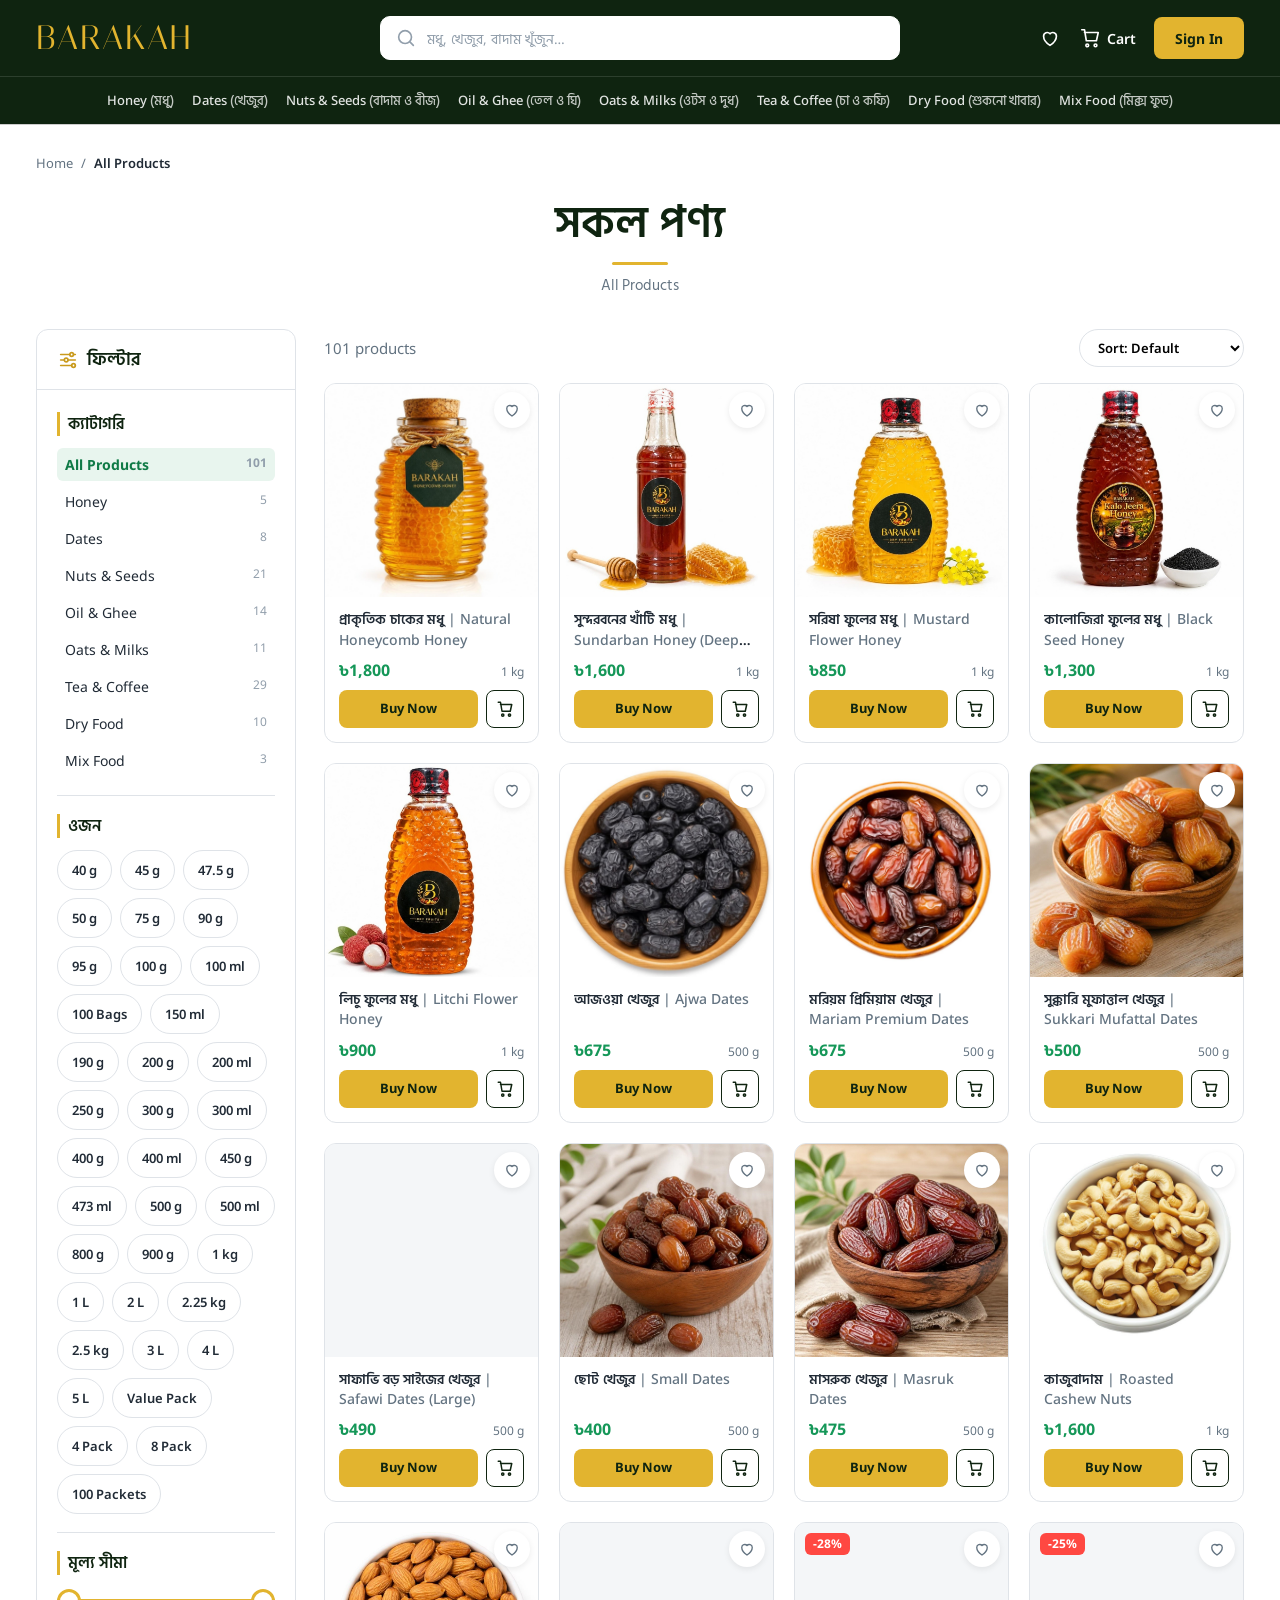
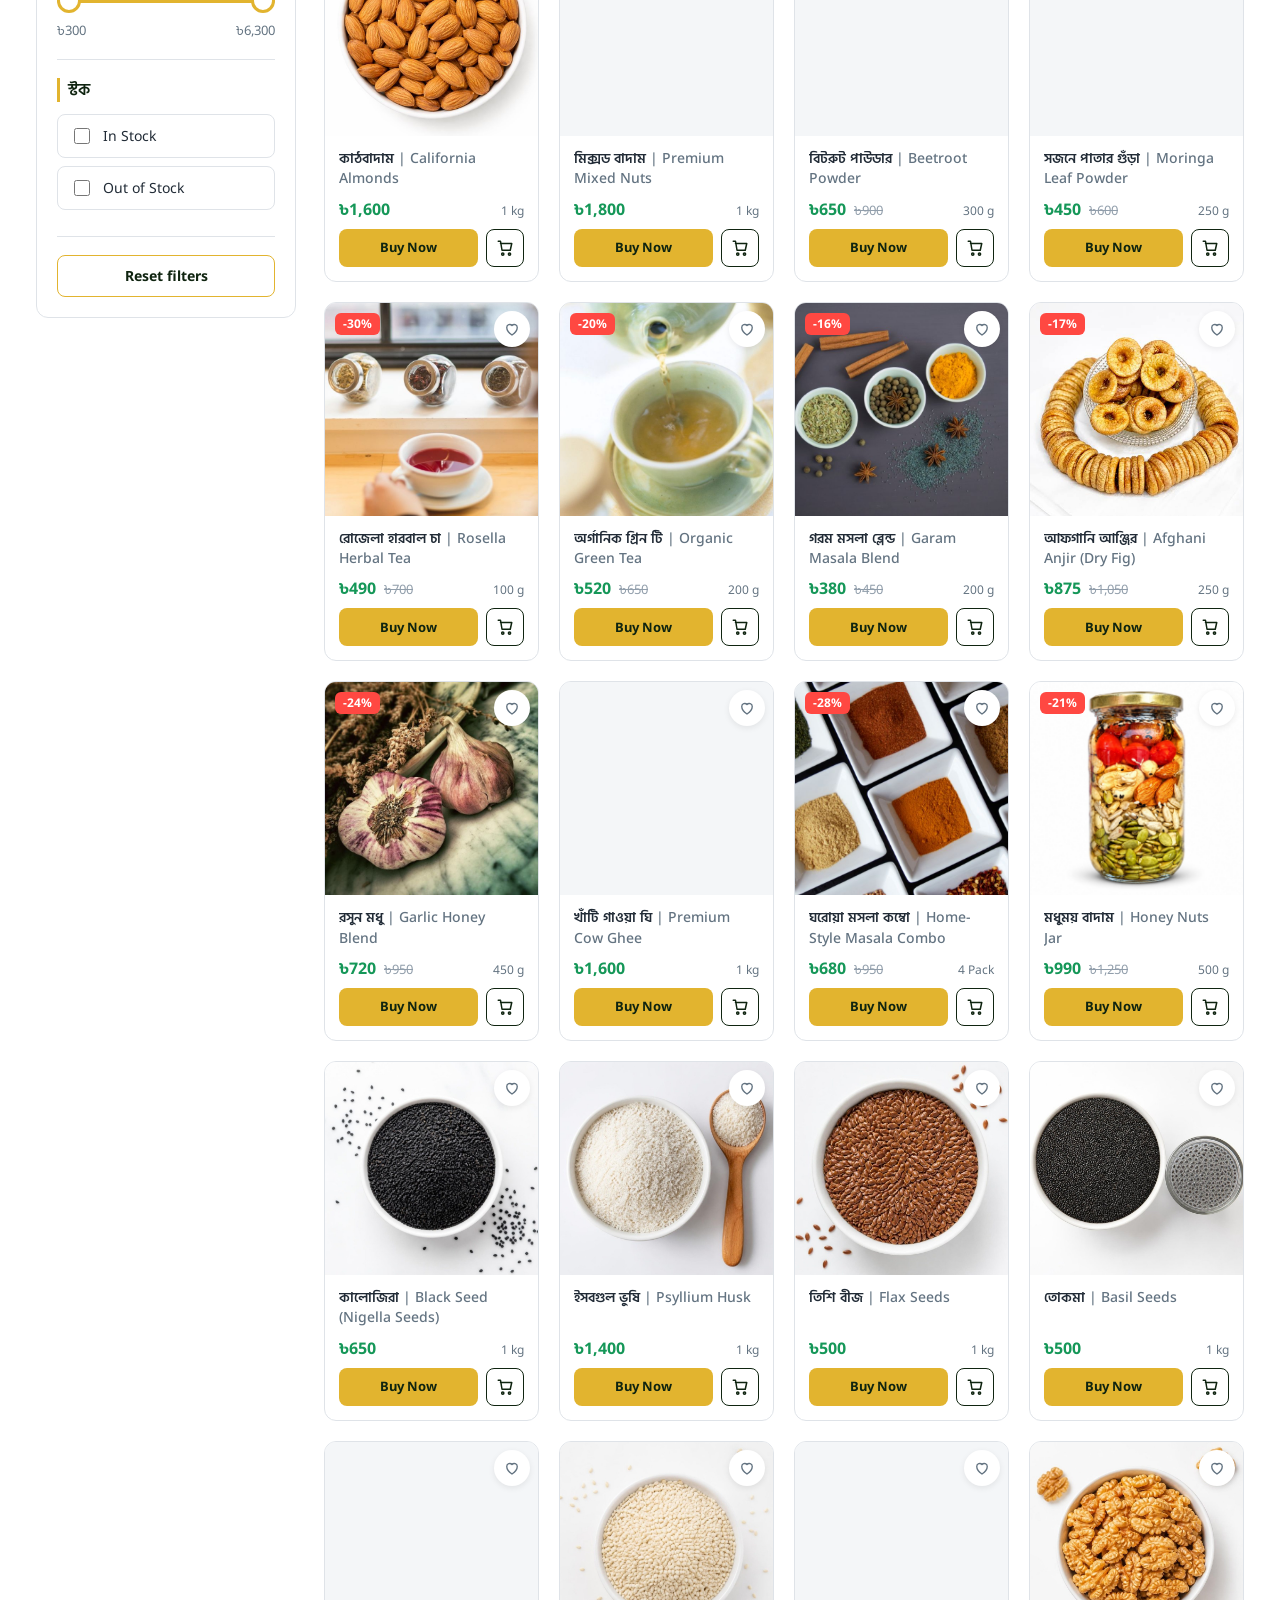
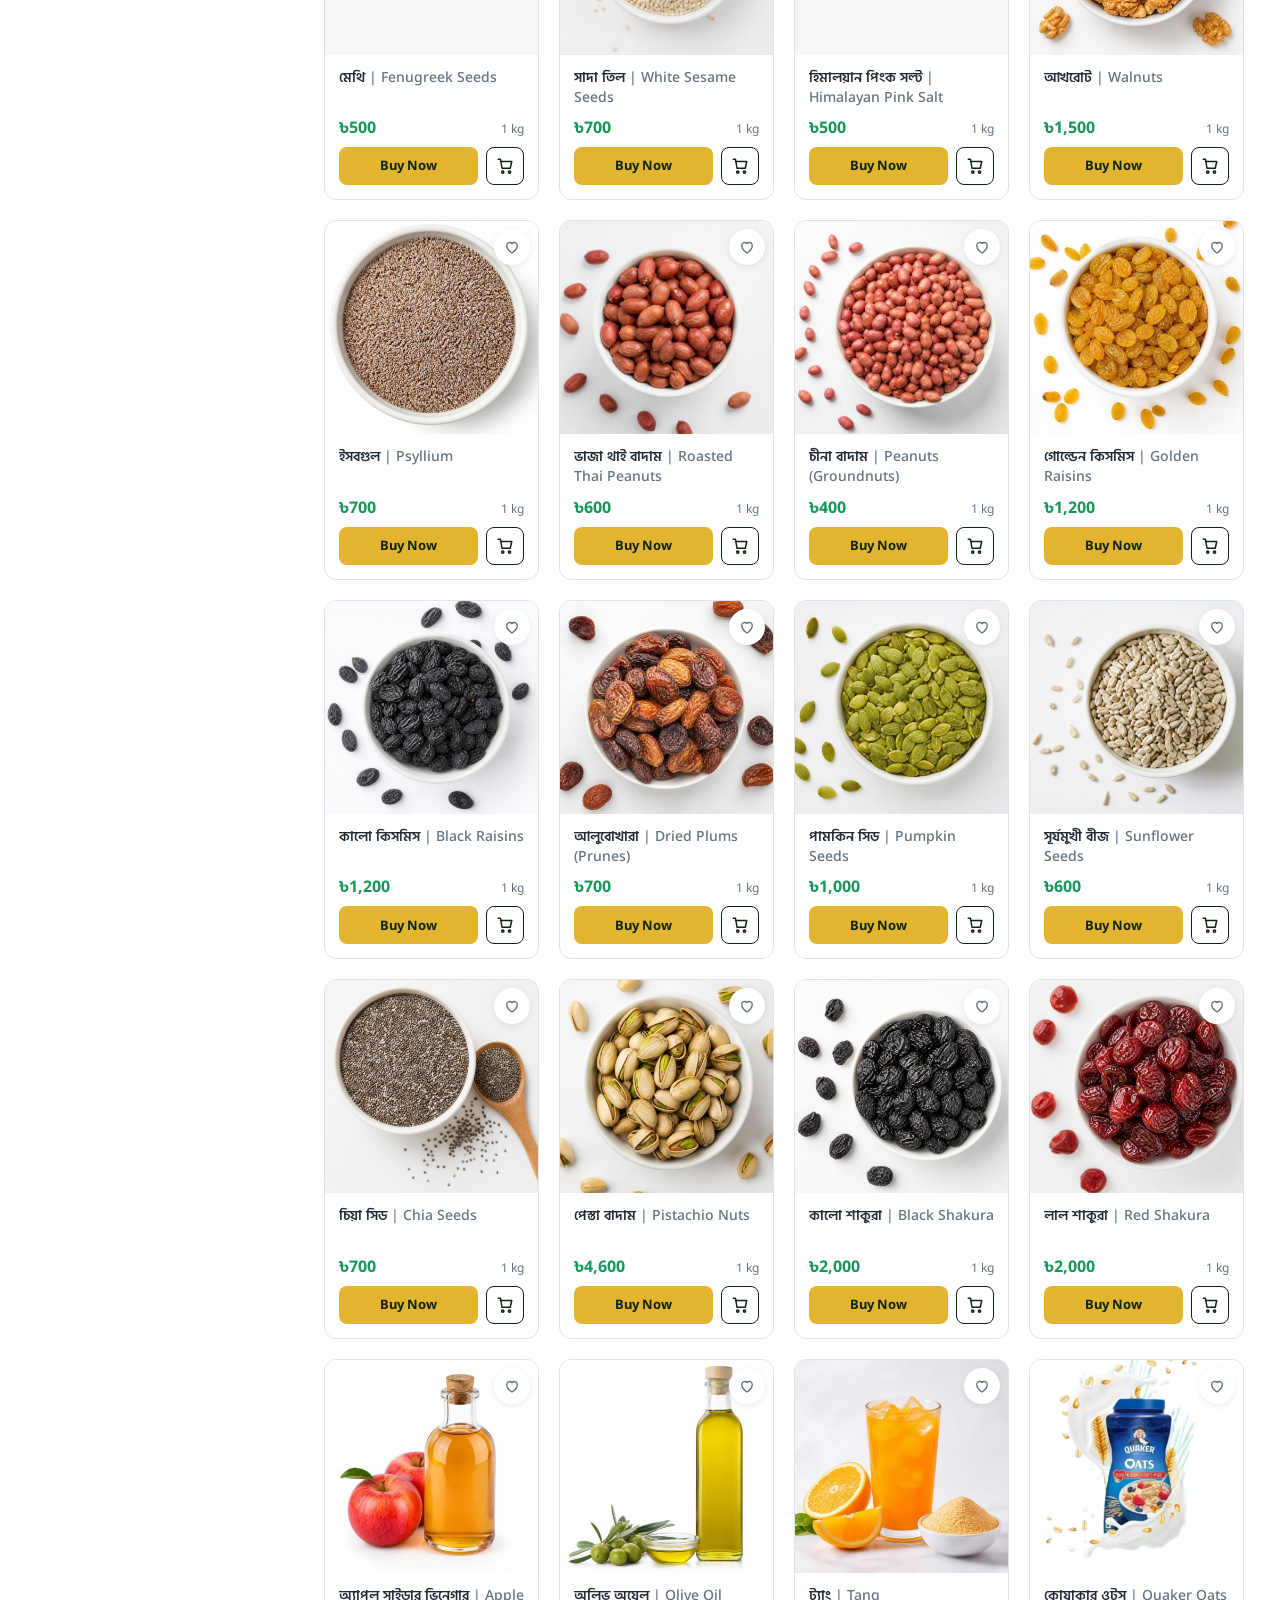
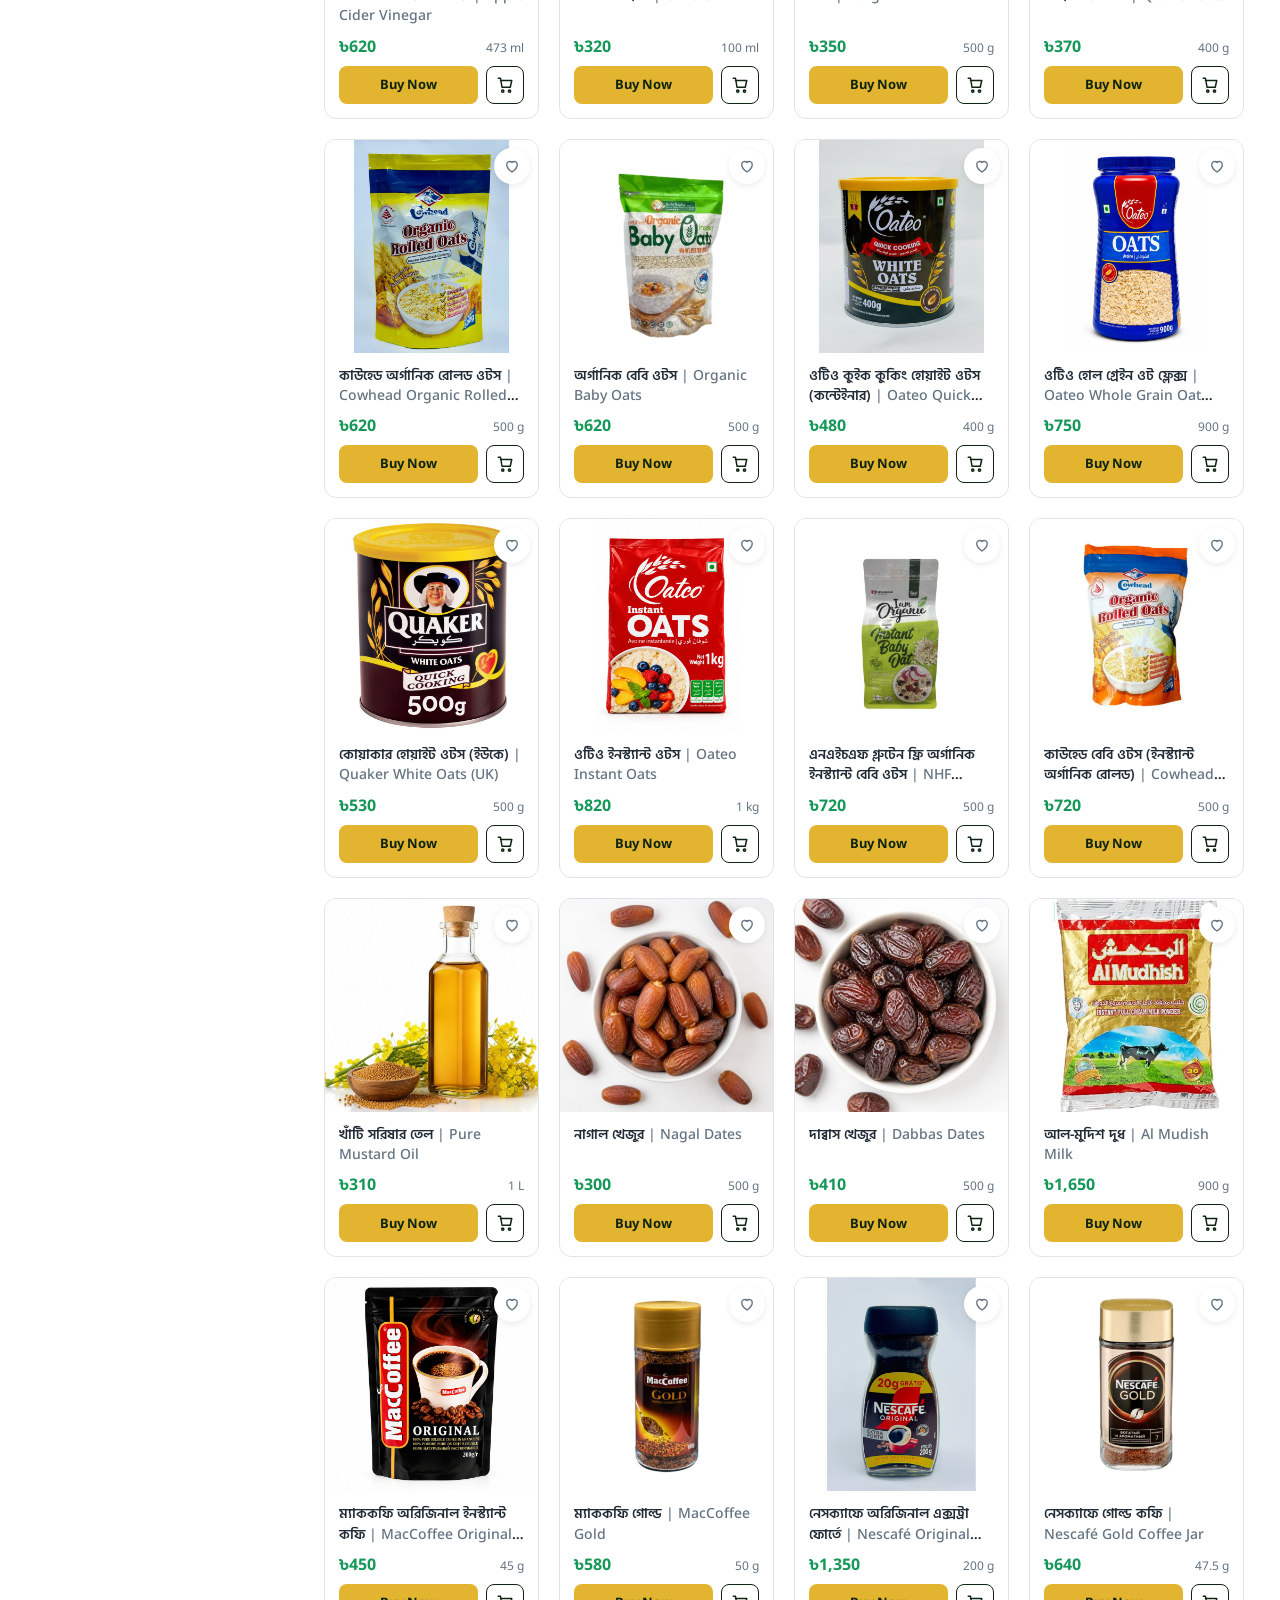
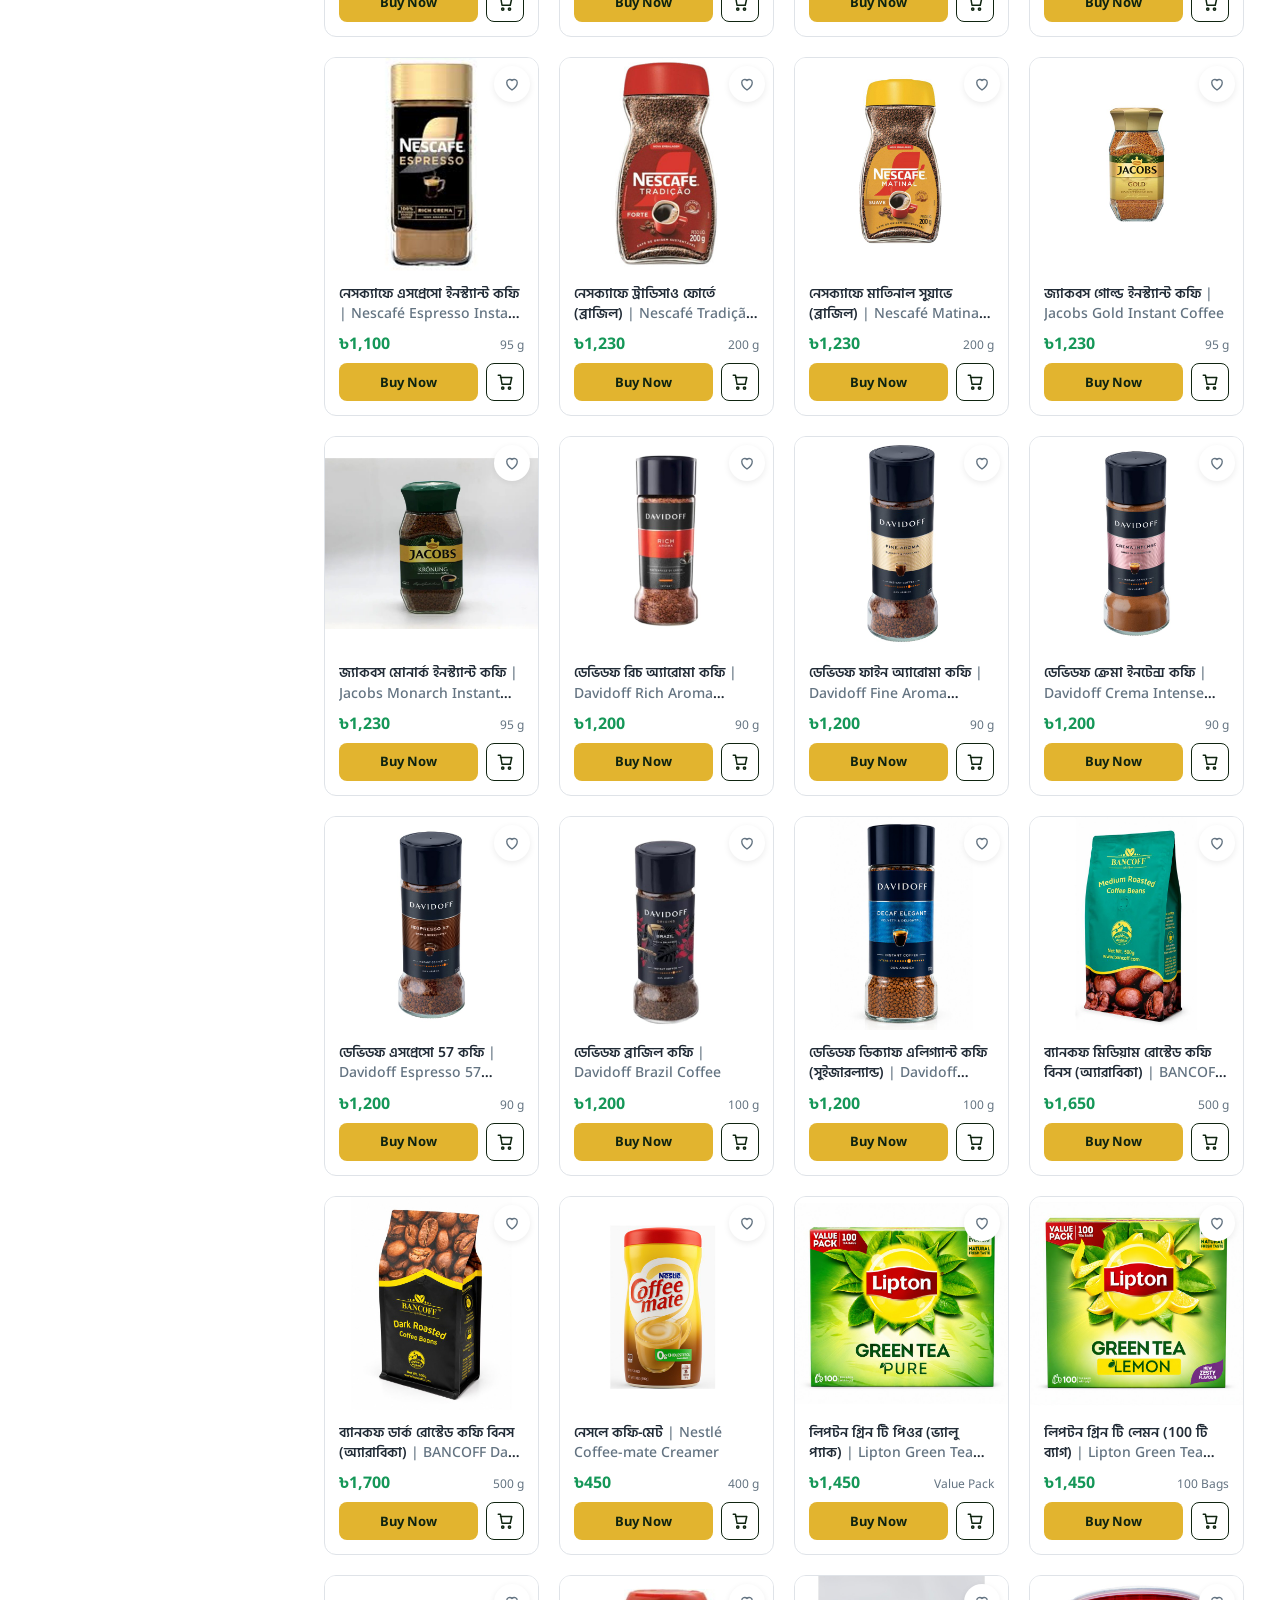
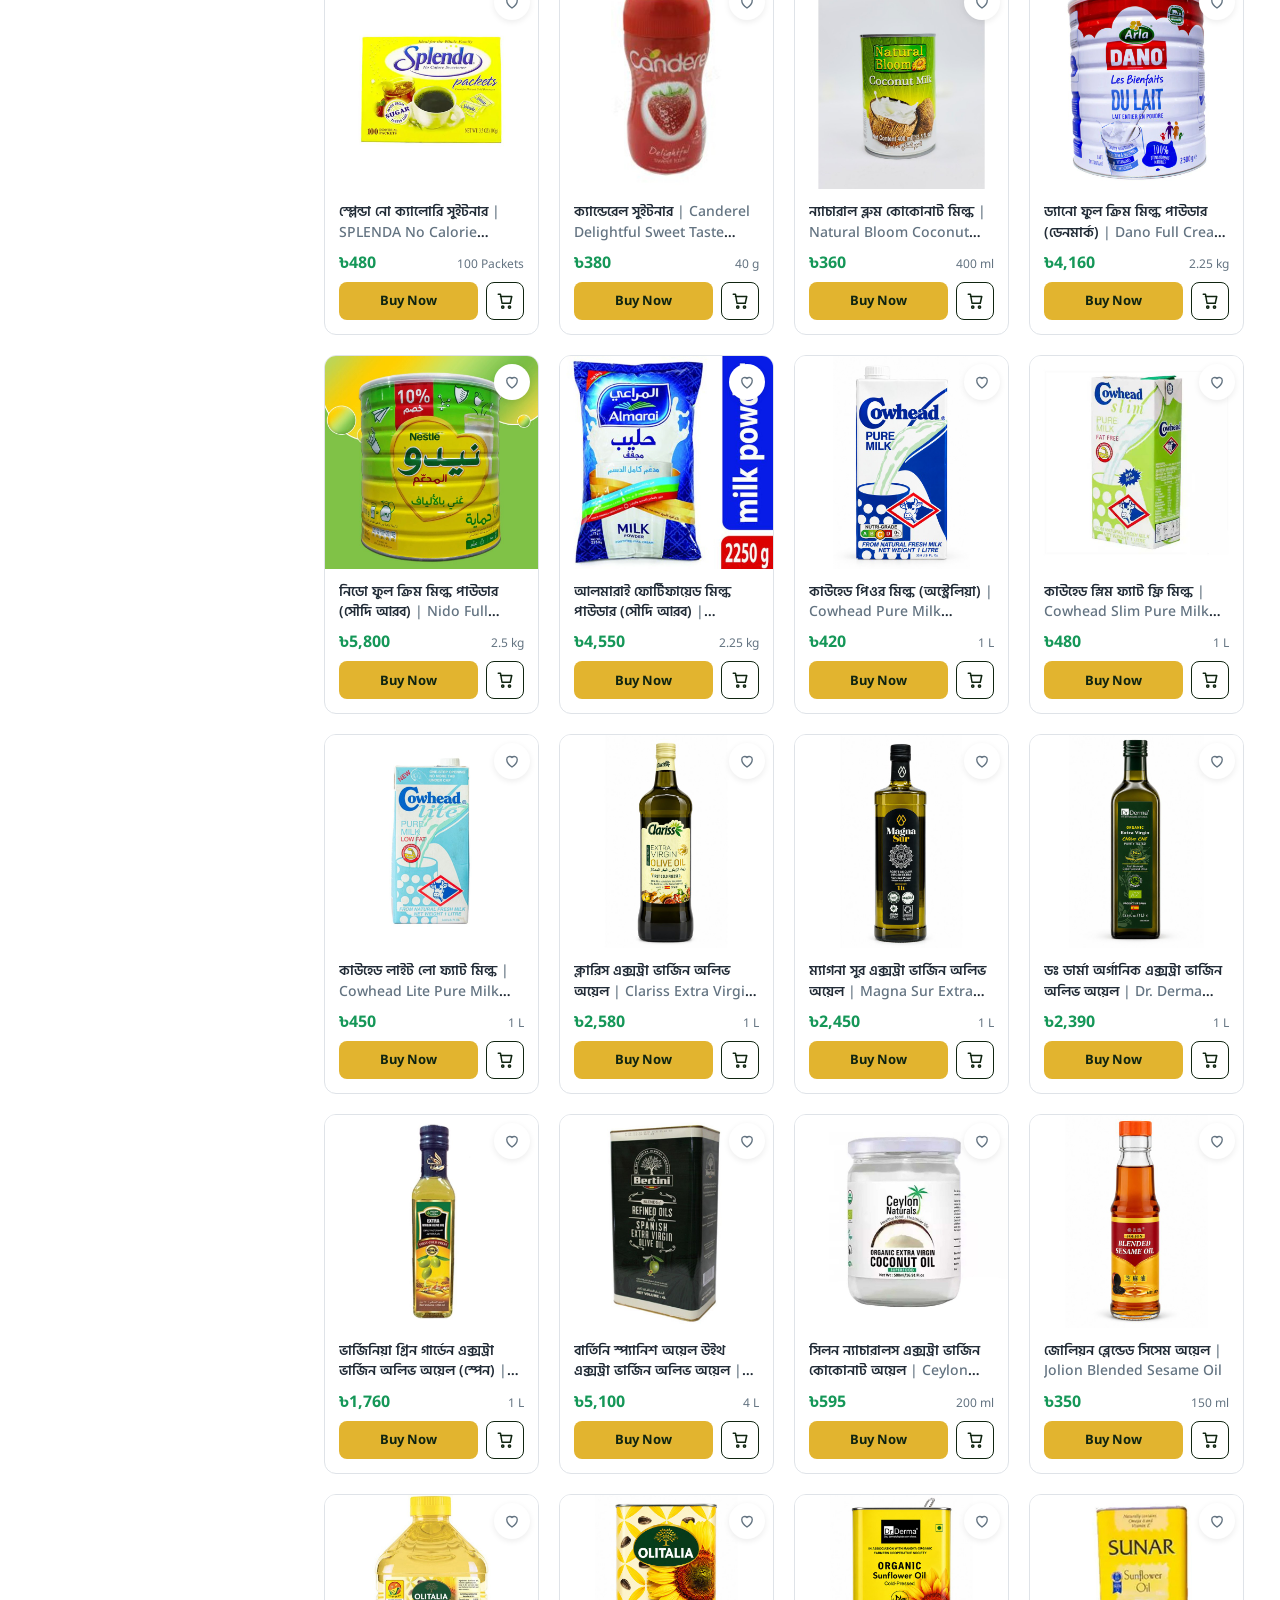
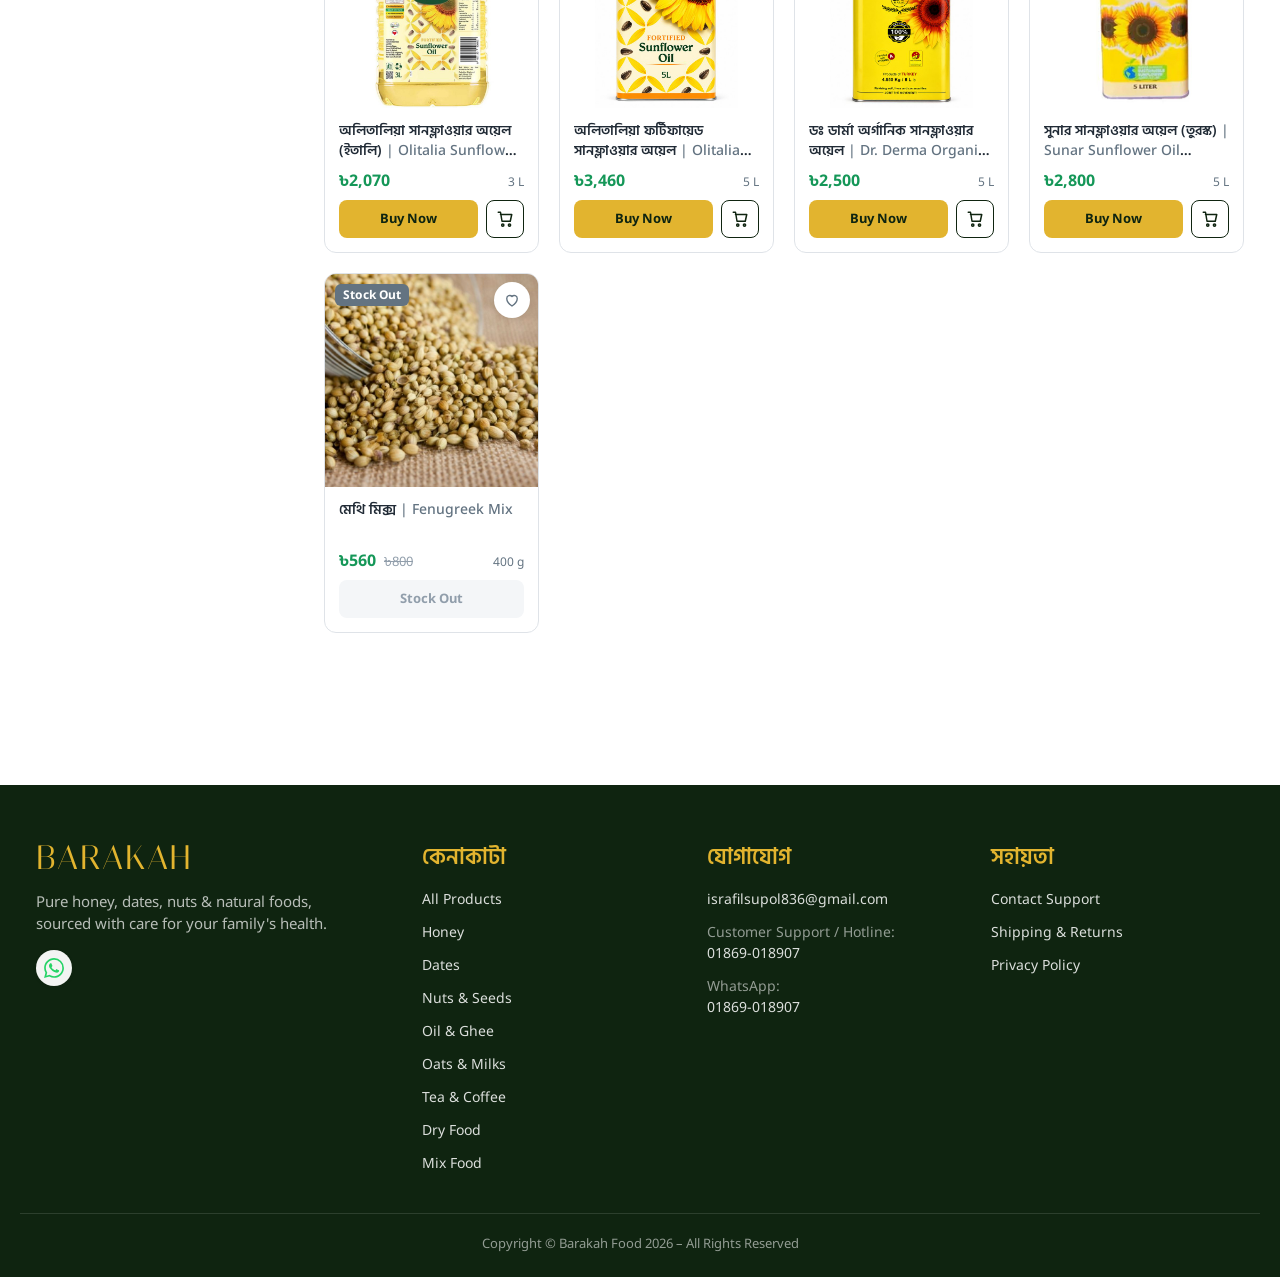
==== commit cdd0daef: "Afghani Anjir: 3500 per kg Co-Authored-By: Claude Opus 5.5 <noreply@anthropic.com>" ====
--- a/category.html
+++ b/category.html
@@ -9,7 +9,7 @@
 <link rel="preconnect" href="https://fonts.googleapis.com">
 <link rel="preconnect" href="https://fonts.gstatic.com" crossorigin>
 <link href="https://fonts.googleapis.com/css2?family=Noto+Sans:wght@400;500;600;700&family=Hind+Siliguri:wght@400;500;600;700&family=Italiana&display=swap" rel="stylesheet">
-<link rel="stylesheet" href="styles.css?v=202610291811">
+<link rel="stylesheet" href="styles.css?v=202610291814">
 </head>
 <body data-page="category">
 
@@ -75,8 +75,8 @@
   </div>
 </main>
 
-<script src="data.js?v=202610291811"></script>
-<script src="common.js?v=202610291811"></script>
-<script src="category.js?v=202610291811"></script>
+<script src="data.js?v=202610291814"></script>
+<script src="common.js?v=202610291814"></script>
+<script src="category.js?v=202610291814"></script>
 </body>
 </html>
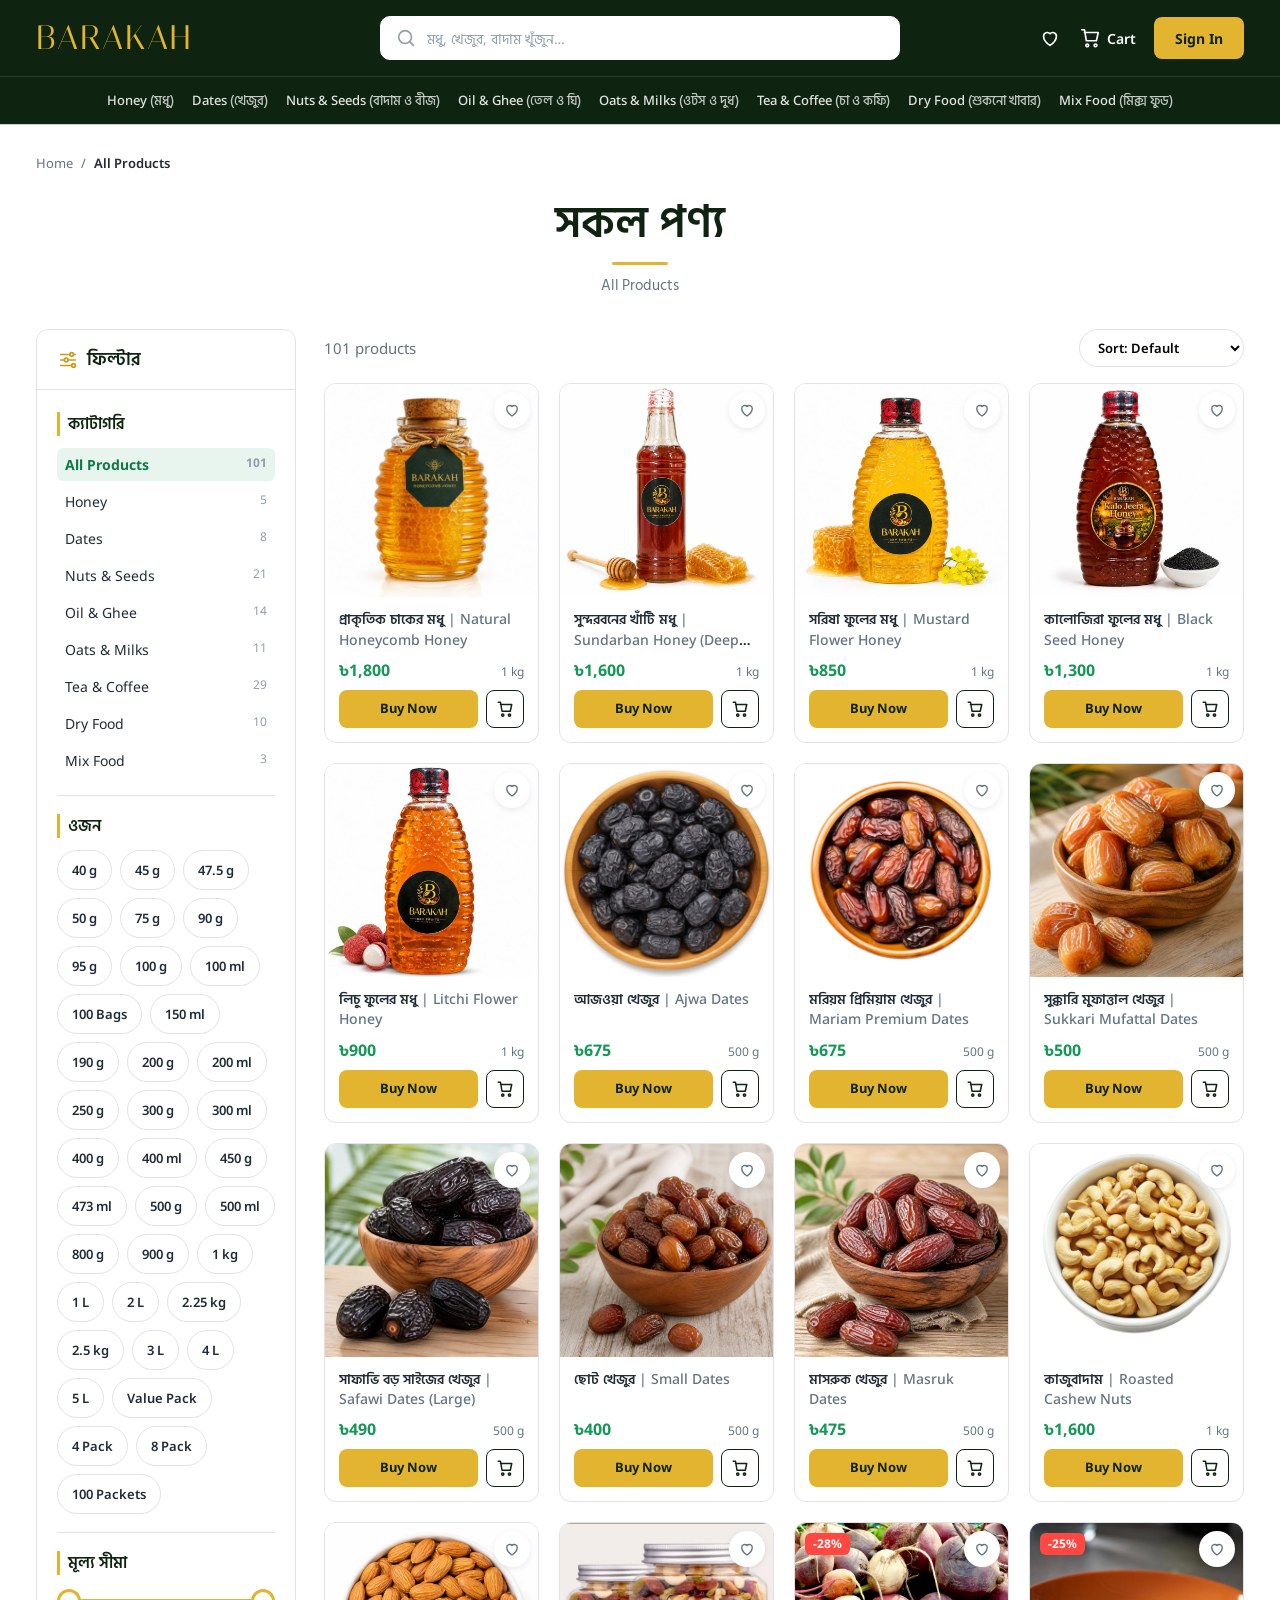
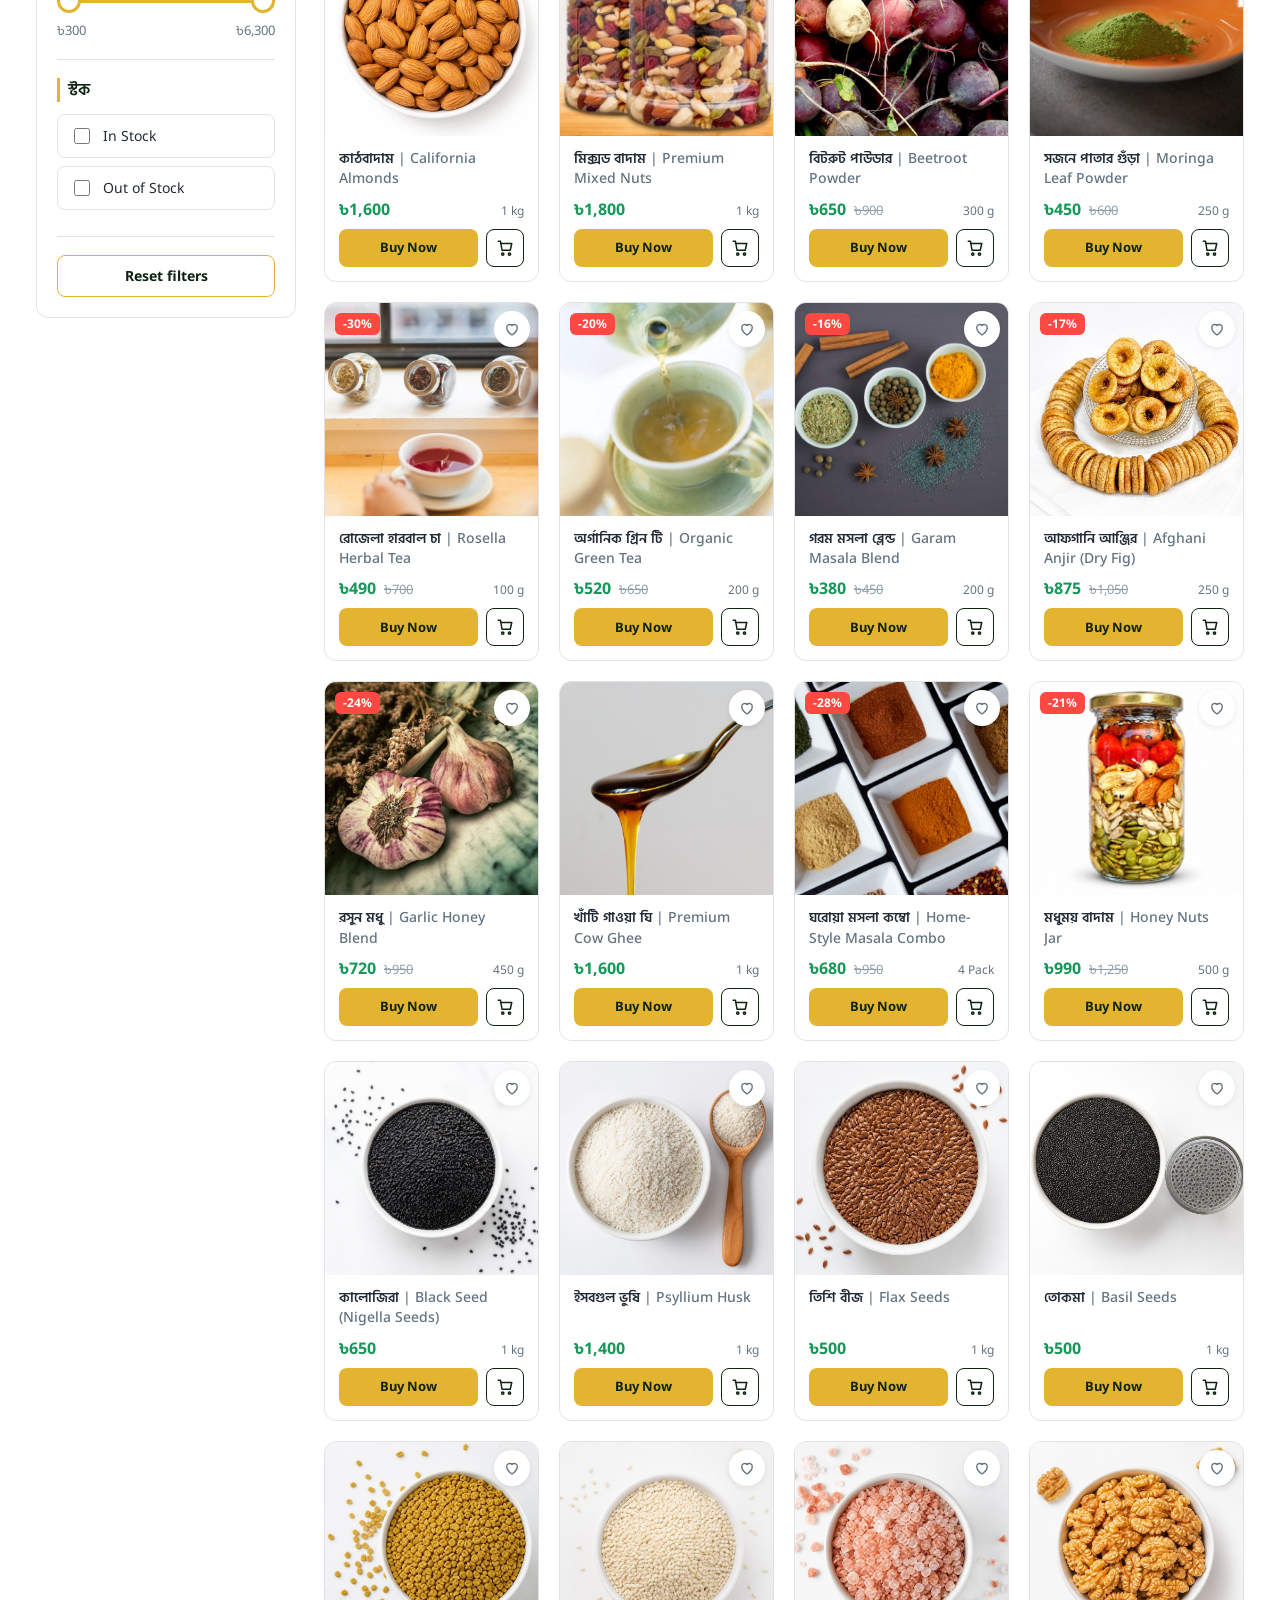
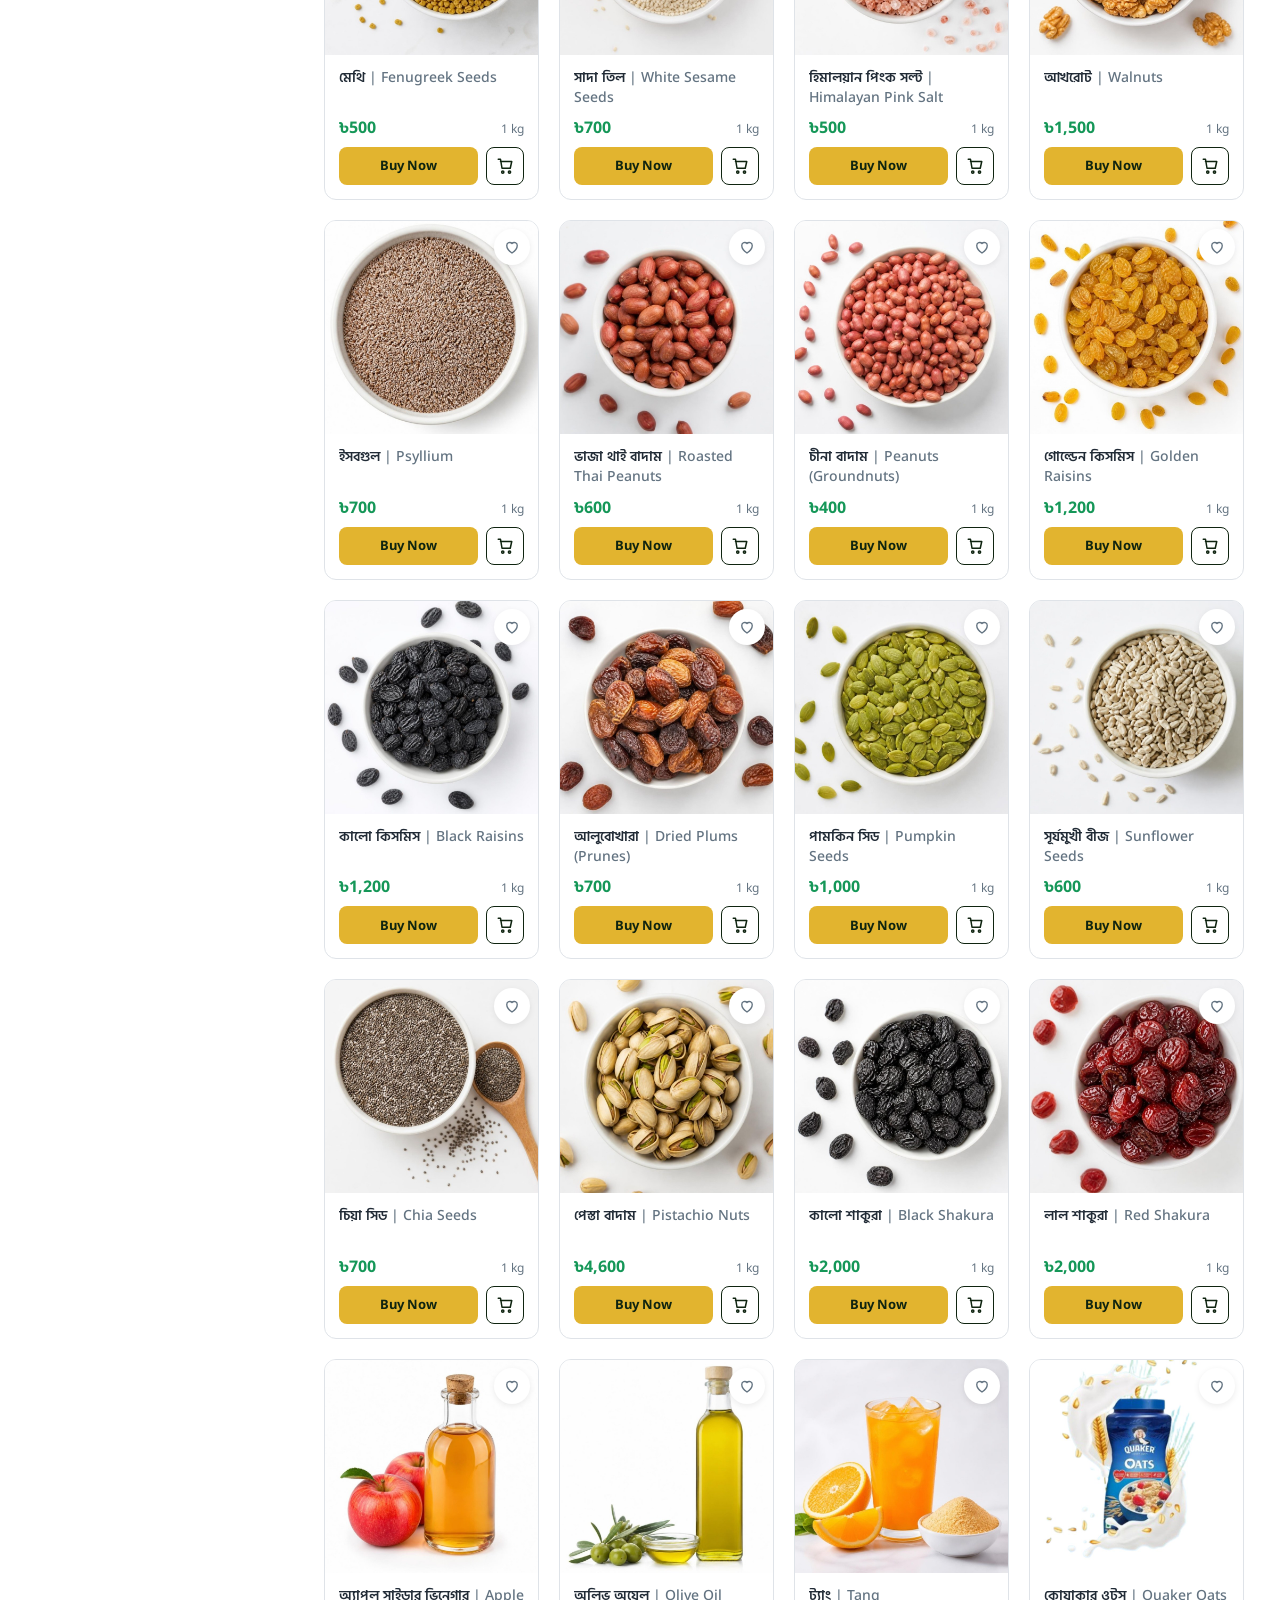
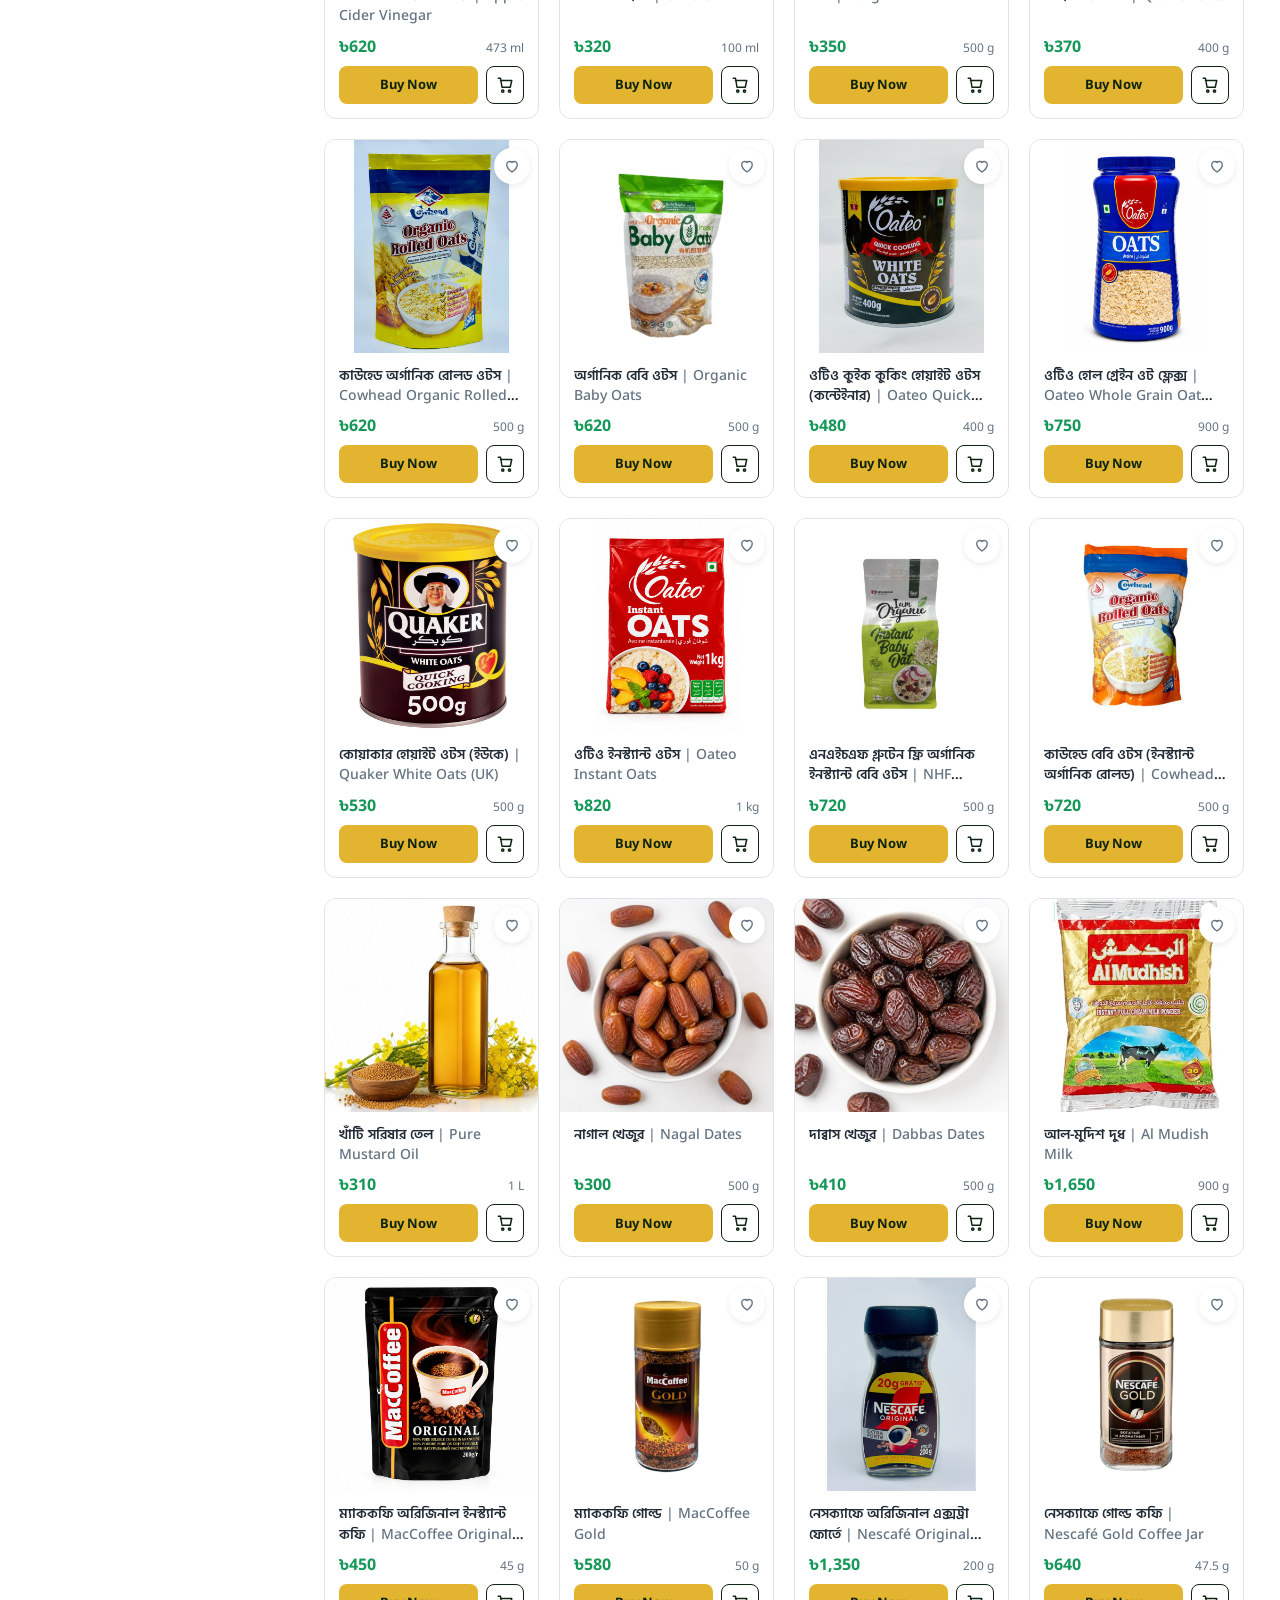
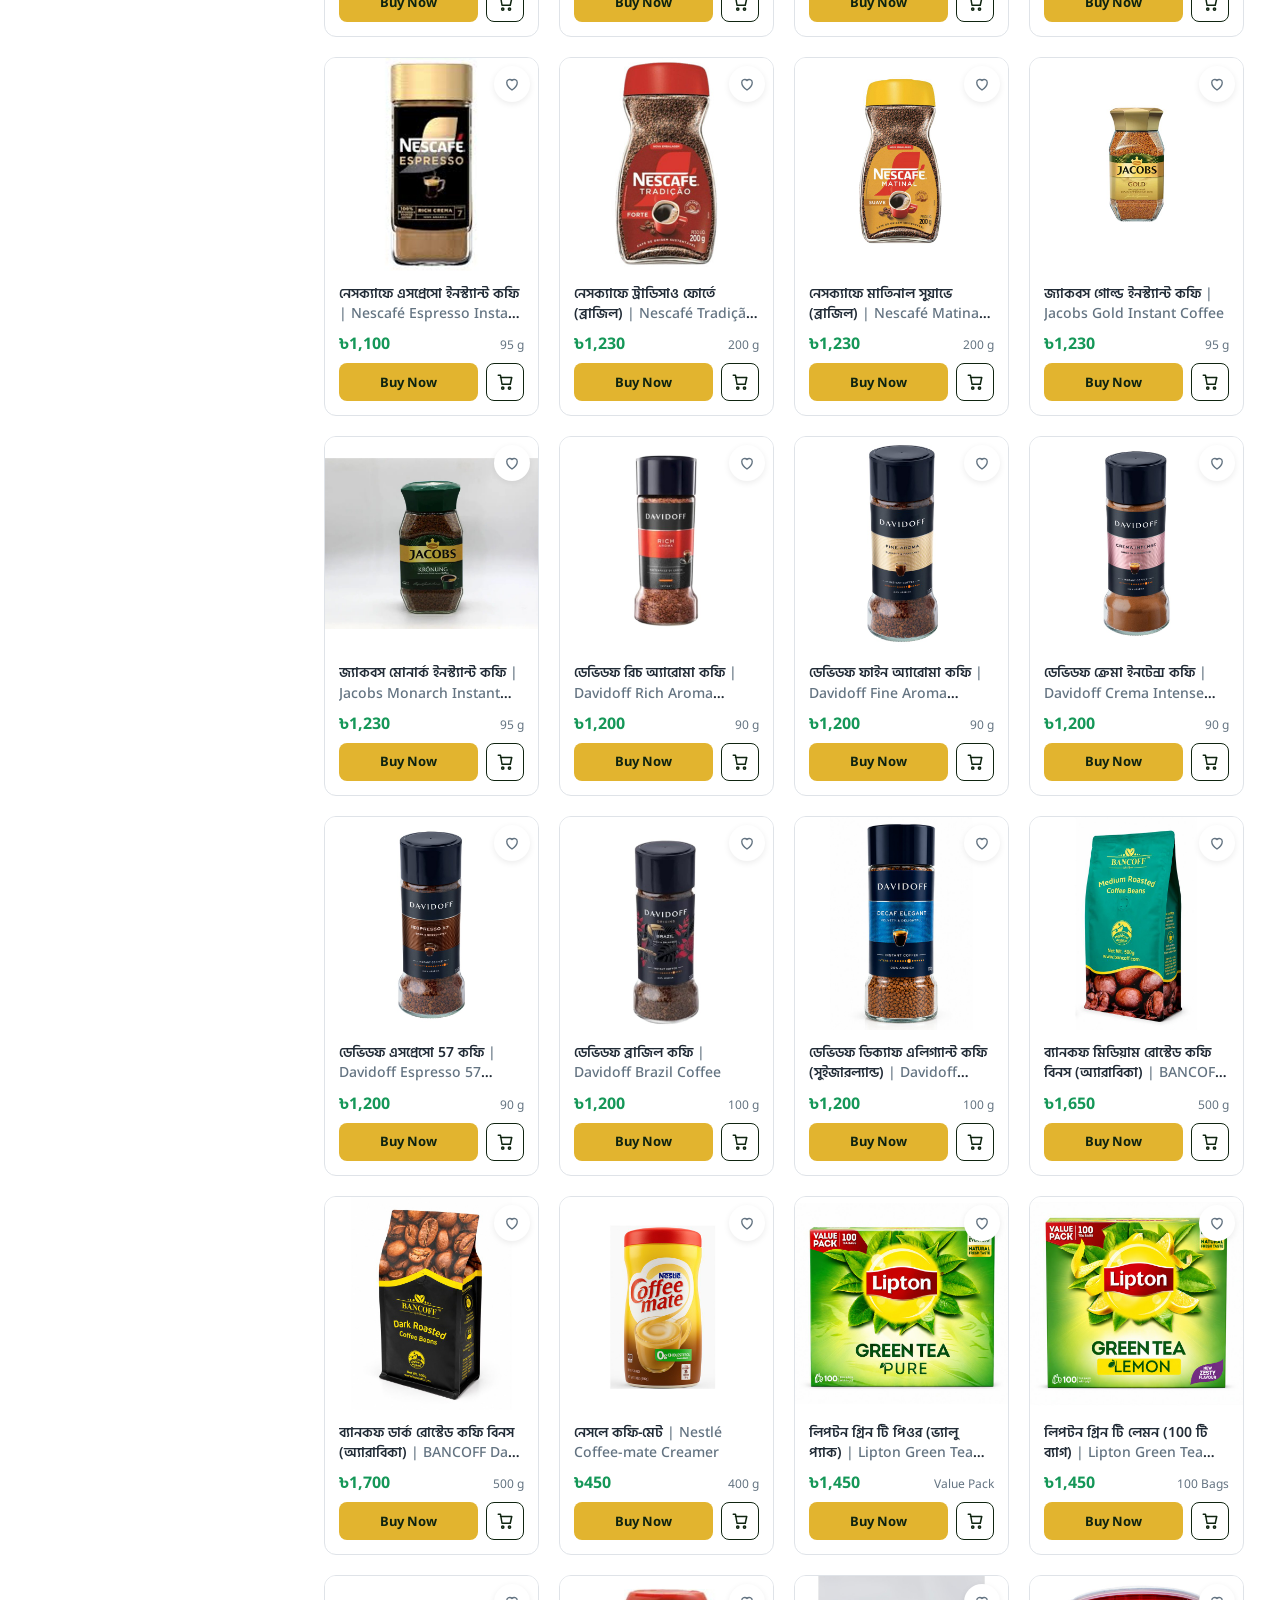
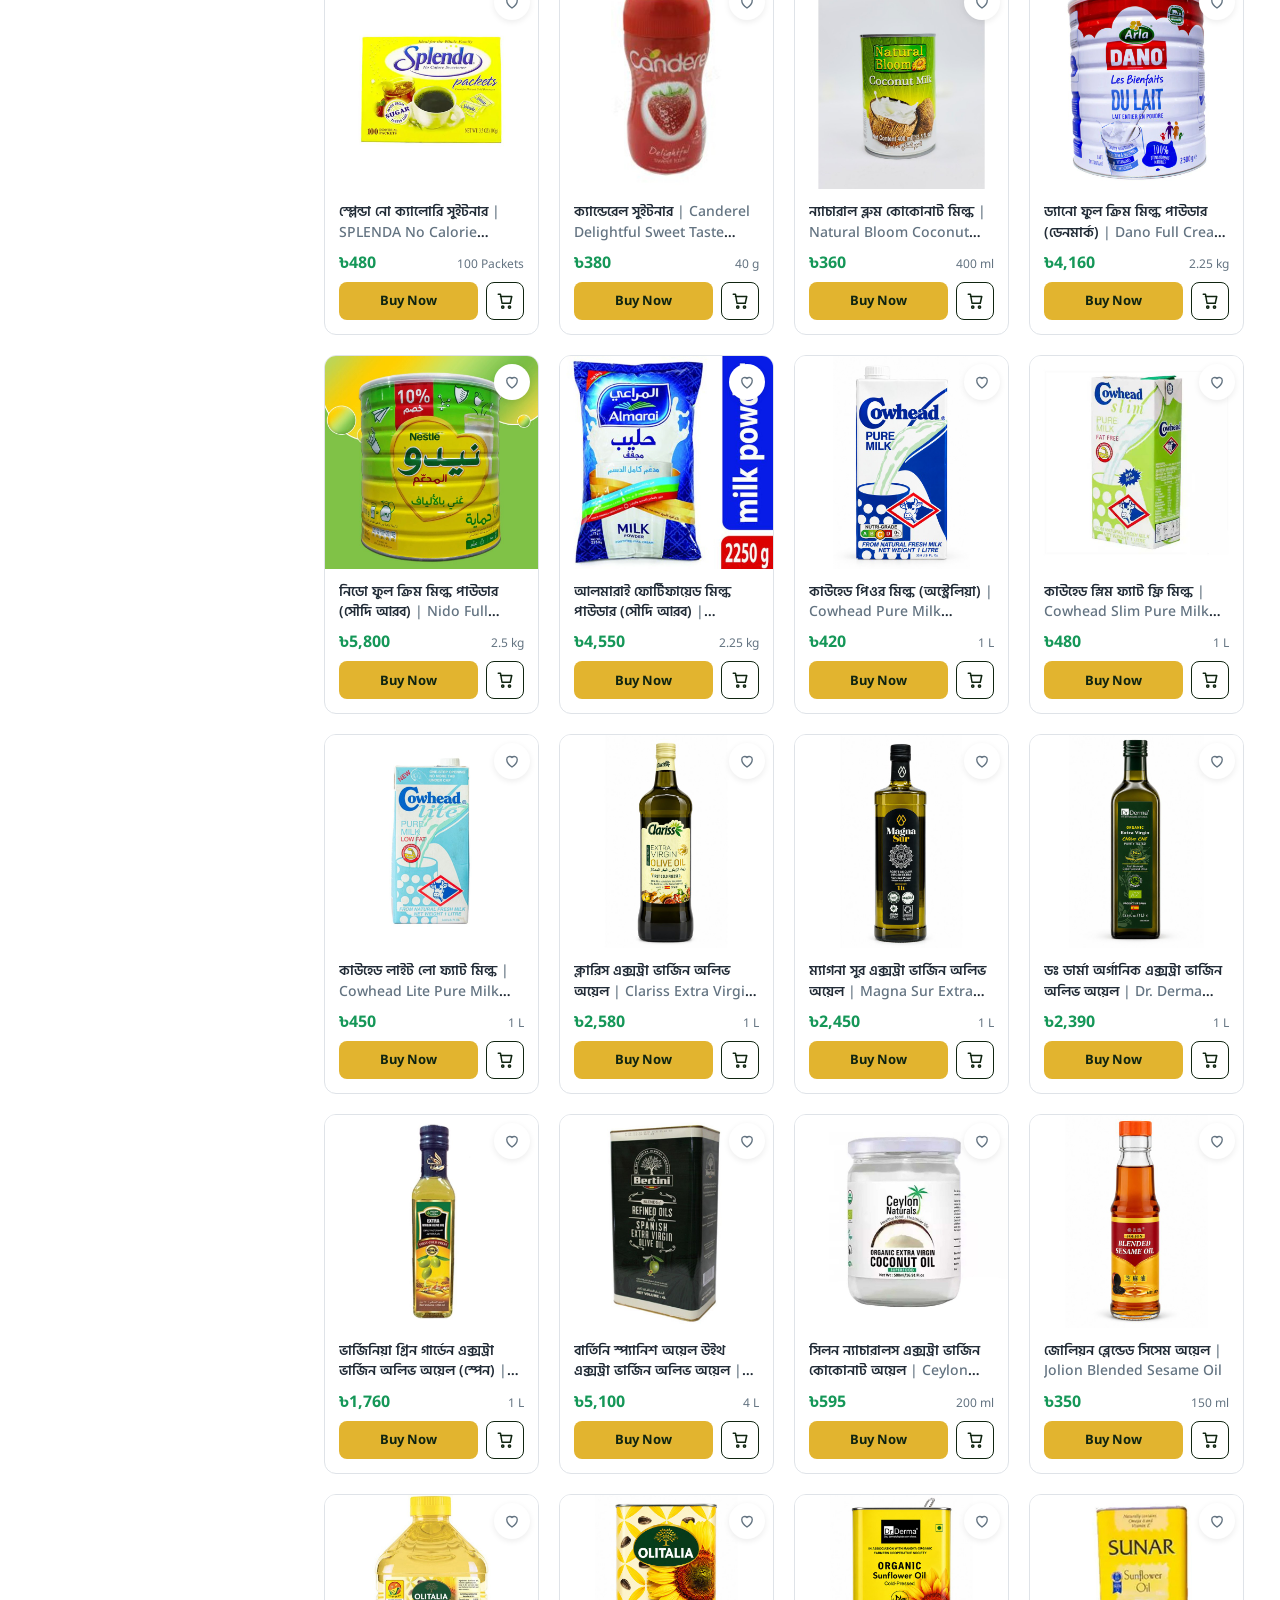
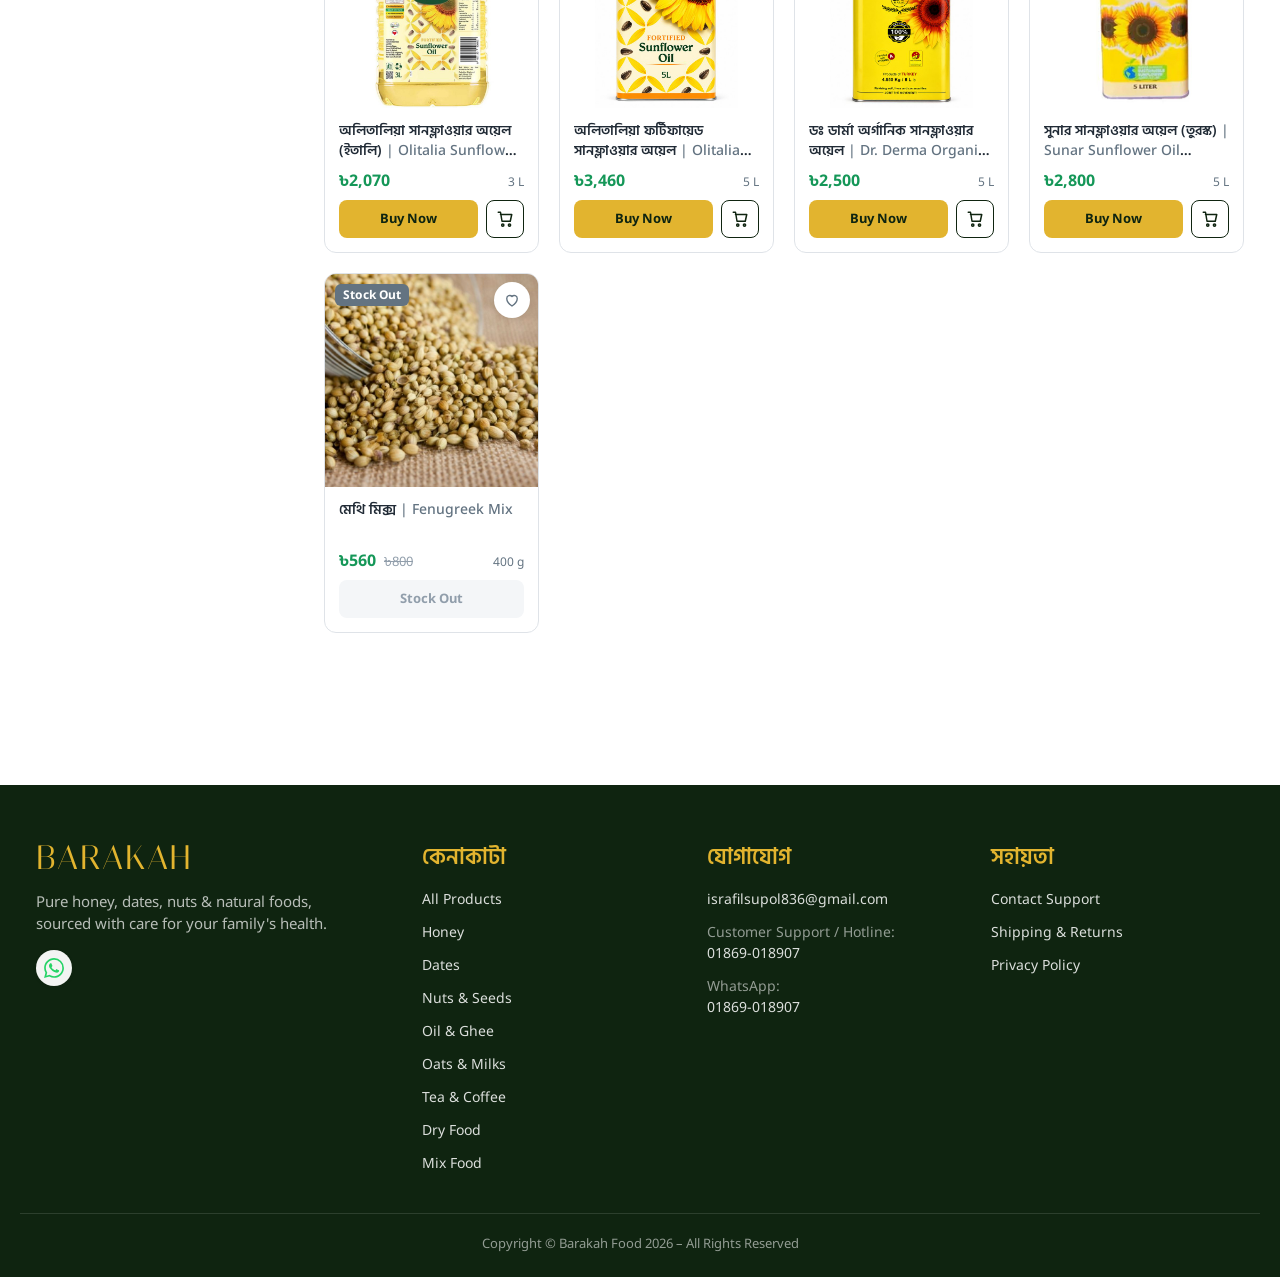
==== commit 9bcc5fa2: "Remove truck slide from hero slider Co-Authored-By: Claude Opus 5.5 <noreply@anthropic.com>" ====
--- a/category.html
+++ b/category.html
@@ -9,7 +9,7 @@
 <link rel="preconnect" href="https://fonts.googleapis.com">
 <link rel="preconnect" href="https://fonts.gstatic.com" crossorigin>
 <link href="https://fonts.googleapis.com/css2?family=Noto+Sans:wght@400;500;600;700&family=Hind+Siliguri:wght@400;500;600;700&family=Italiana&display=swap" rel="stylesheet">
-<link rel="stylesheet" href="styles.css?v=202610291814">
+<link rel="stylesheet" href="styles.css?v=202610291816">
 </head>
 <body data-page="category">
 
@@ -75,8 +75,8 @@
   </div>
 </main>
 
-<script src="data.js?v=202610291814"></script>
-<script src="common.js?v=202610291814"></script>
-<script src="category.js?v=202610291814"></script>
+<script src="data.js?v=202610291816"></script>
+<script src="common.js?v=202610291816"></script>
+<script src="category.js?v=202610291816"></script>
 </body>
 </html>
